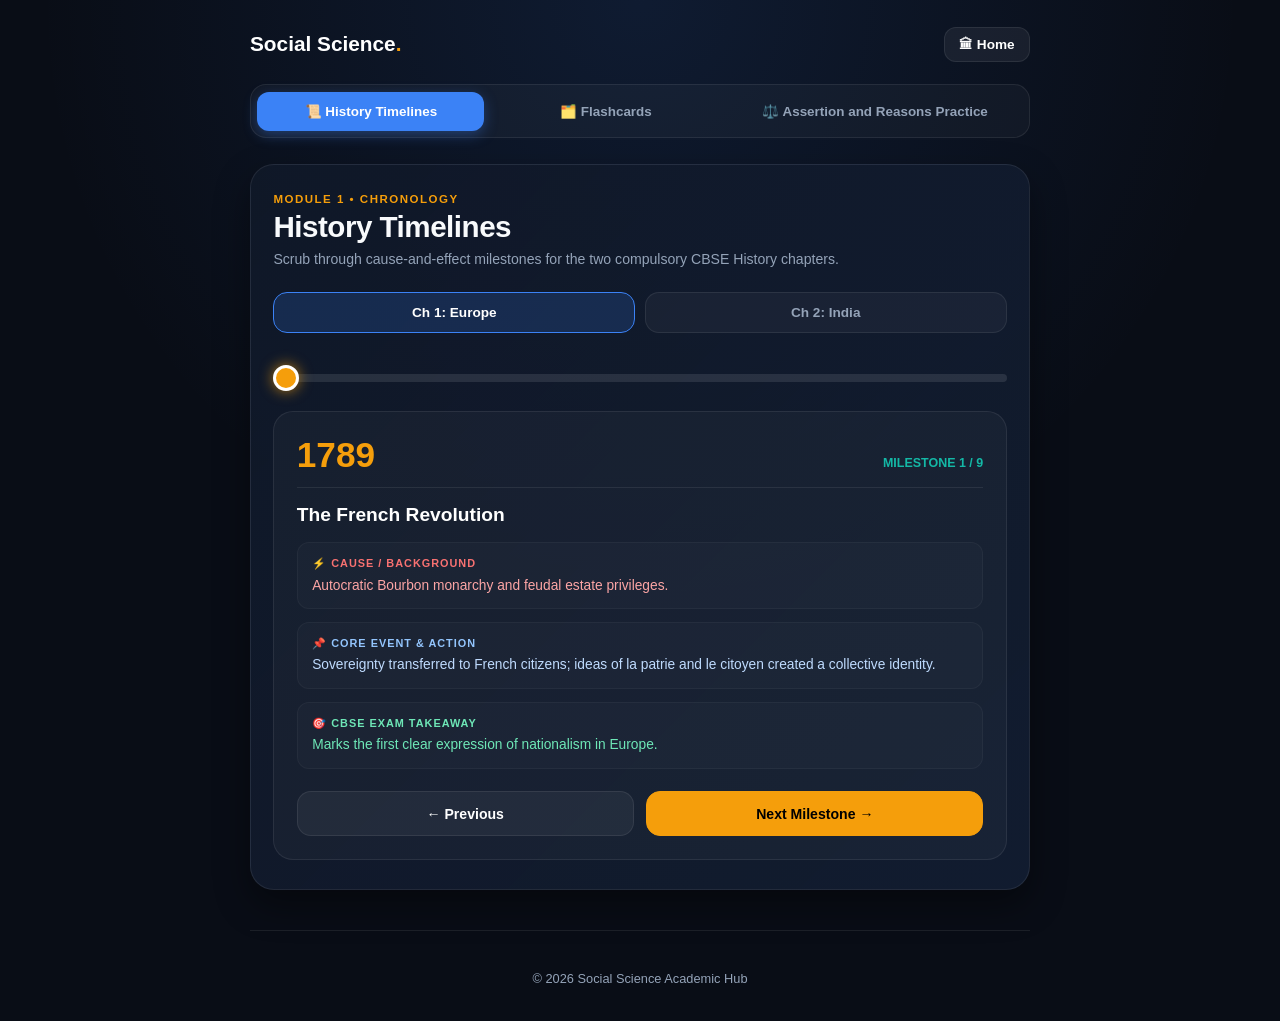
==== activity.html @ 0f7a8bd1 "Update activity.html" ====
<!DOCTYPE html>
<html lang="en">
<head>
  <meta charset="UTF-8">
  <meta name="viewport" content="width=device-width, initial-scale=1.0">
  <title>Activity & Practice Arena | Social Science Hub</title>
  <style>
    :root {
      --bg: #090d16;
      --card-bg: linear-gradient(135deg, rgba(16, 24, 40, 0.94) 0%, rgba(20, 32, 54, 0.8) 100%);
      --border: rgba(255, 255, 255, 0.08);
      --amber: #f59e0b;
      --blue: #3b82f6;
      --teal: #14b8a6;
      --emerald: #10b981;
      --crimson: #ef4444;
      --text: #f8fafc;
      --muted: #94a3b8;
    }
    * { box-sizing: border-box; margin: 0; padding: 0; user-select: none; }
    body {
      background: var(--bg) radial-gradient(circle at 50% 0%, rgba(59,130,246,0.12), transparent 50%);
      color: var(--text);
      font-family: -apple-system, BlinkMacSystemFont, "Segoe UI", Roboto, sans-serif;
      padding: 1.2rem;
      min-height: 100vh;
    }
    .wrapper { max-width: 780px; margin: 0 auto; }
    
    .top-bar { display: flex; justify-content: space-between; align-items: center; padding: 0.5rem 0 1.4rem; }
    .brand { font-size: 1.3rem; font-weight: 800; color: #fff; text-decoration: none; }
    .brand span { color: var(--amber); }
    .home-link {
      background: rgba(255,255,255,0.06); border: 1px solid var(--border);
      color: #fff; border-radius: 12px; padding: 0.55rem 0.9rem;
      font-size: 0.85rem; font-weight: 700; text-decoration: none;
    }

    .module-nav {
      display: grid; grid-template-columns: 1fr 1fr 1.3fr; gap: 0.5rem;
      background: rgba(255,255,255,0.03); border: 1px solid var(--border);
      padding: 0.4rem; border-radius: 16px; margin-bottom: 1.6rem;
    }
    @media(max-width: 600px) { .module-nav { grid-template-columns: 1fr; } }
    .mod-tab-btn {
      padding: 0.75rem 0.5rem; border-radius: 12px; border: none; background: transparent;
      color: var(--muted); font-size: 0.84rem; font-weight: 800; cursor: pointer; transition: 0.2s;
      text-align: center; white-space: nowrap;
    }
    .mod-tab-btn.active {
      background: var(--blue); color: #fff; box-shadow: 0 4px 14px rgba(59,130,246,0.35);
    }

    .module-container { display: none; }
    .module-container.active { display: block; }
    .module-card {
      background: var(--card-bg); border: 1px solid var(--border);
      border-radius: 24px; padding: 1.8rem 1.4rem; box-shadow: 0 15px 35px rgba(0,0,0,0.4);
    }
    .hero-tag { font-size: 0.72rem; font-weight: 800; letter-spacing: 1.5px; text-transform: uppercase; margin-bottom: 0.3rem; }
    .hero-h1 { font-size: 1.85rem; font-weight: 800; margin-bottom: 0.3rem; letter-spacing: -0.5px; }
    .hero-p { color: var(--muted); font-size: 0.88rem; line-height: 1.45; margin-bottom: 1.4rem; }

    .ch-toggle-bar { display: flex; gap: 0.6rem; margin-bottom: 1.4rem; }
    .ch-btn {
      flex: 1; padding: 0.75rem 0.6rem; border-radius: 14px; border: 1px solid var(--border);
      background: rgba(255,255,255,0.04); color: var(--muted); font-size: 0.85rem; font-weight: 700;
      cursor: pointer; transition: 0.2s; text-align: center;
    }
    .ch-btn.active { background: rgba(59,130,246,0.18); border-color: var(--blue); color: #fff; }
    .timeline-range {
      width: 100%; height: 8px; border-radius: 5px; background: rgba(255,255,255,0.1);
      outline: none; -webkit-appearance: none; cursor: pointer; margin: 1.2rem 0 0.8rem;
    }
    .timeline-range::-webkit-slider-thumb {
      -webkit-appearance: none; width: 26px; height: 26px; border-radius: 50%;
      background: var(--amber); cursor: pointer; box-shadow: 0 0 14px rgba(245,158,11,0.7);
      border: 3px solid #fff;
    }
    .slider-ticks { display: flex; justify-content: space-between; font-size: 0.72rem; color: var(--muted); font-weight: 700; margin-bottom: 1rem; }
    .timeline-card { background: rgba(255,255,255,0.03); border: 1px solid var(--border); border-radius: 20px; padding: 1.4rem; }
    .year-header { display: flex; justify-content: space-between; align-items: baseline; border-bottom: 1px solid var(--border); padding-bottom: 0.8rem; margin-bottom: 1rem; }
    .year-pill { font-size: 2.2rem; font-weight: 900; color: var(--amber); }
    .event-title { font-size: 1.2rem; font-weight: 800; color: #fff; margin-bottom: 1rem; }
    .breakdown-list { display: flex; flex-direction: column; gap: 0.8rem; }
    .breakdown-item { display: flex; flex-direction: column; gap: 0.25rem; font-size: 0.86rem; line-height: 1.5; padding: 0.75rem 0.9rem; border-radius: 12px; background: rgba(255,255,255,0.02); border: 1px solid rgba(255,255,255,0.04); }
    .b-tag { font-size: 0.68rem; font-weight: 800; letter-spacing: 1px; text-transform: uppercase; }
    .nav-btn-row { display: flex; gap: 0.8rem; margin-top: 1.4rem; }
    .nav-btn { flex: 1; padding: 0.85rem; border-radius: 14px; font-size: 0.88rem; font-weight: 700; cursor: pointer; border: 1px solid var(--border); }
    .btn-prev { background: rgba(255,255,255,0.05); color: #fff; }
    .btn-next { background: var(--amber); color: #000; border-color: var(--amber); }

    .filter-scroll { display: flex; gap: 0.5rem; overflow-x: auto; padding-bottom: 0.6rem; margin-bottom: 1.2rem; scrollbar-width: none; }
    .filter-scroll::-webkit-scrollbar { display: none; }
    .filter-btn { background: rgba(255,255,255,0.04); border: 1px solid var(--border); border-radius: 999px; padding: 0.45rem 1rem; font-size: 0.78rem; font-weight: 700; color: var(--muted); white-space: nowrap; cursor: pointer; }
    .filter-btn.active { background: rgba(59,130,246,0.18); border-color: var(--blue); color: #93c5fd; }
    .progress-wrap { display: flex; justify-content: space-between; align-items: center; margin-bottom: 0.6rem; }
    .track-bar { width: 100%; height: 6px; background: rgba(255,255,255,0.06); border-radius: 6px; margin-bottom: 1.2rem; overflow: hidden; }
    .track-fill { height: 100%; width: 0%; background: var(--teal); transition: width 0.3s; }
    .flashcard-scene { perspective: 1000px; width: 100%; height: 320px; cursor: pointer; margin-bottom: 1.2rem; }
    .flashcard { width: 100%; height: 100%; position: relative; transform-style: preserve-3d; transition: transform 0.55s cubic-bezier(0.4, 0.2, 0.2, 1); border-radius: 24px; }
    .flashcard.flipped { transform: rotateY(180deg); }
    .card-face { position: absolute; width: 100%; height: 100%; backface-visibility: hidden; border-radius: 24px; padding: 1.8rem 1.4rem; display: flex; flex-direction: column; justify-content: space-between; box-shadow: 0 15px 35px rgba(0,0,0,0.45); border: 1px solid var(--border); }
    .card-front { background: var(--card-bg); text-align: center; justify-content: center; align-items: center; }
    .card-back { background: linear-gradient(135deg, rgba(20, 32, 54, 0.98) 0%, rgba(13, 20, 36, 0.96) 100%); transform: rotateY(180deg); text-align: left; }
    .card-ch-badge { font-size: 0.72rem; font-weight: 800; letter-spacing: 1.2px; text-transform: uppercase; color: var(--amber); margin-bottom: 0.6rem; }
    .card-keyword { font-size: 1.85rem; font-weight: 900; color: #fff; line-height: 1.25; }
    .def-label { font-size: 0.7rem; font-weight: 800; color: var(--teal); text-transform: uppercase; margin-bottom: 0.4rem; }
    .def-text { font-size: 1.02rem; line-height: 1.55; color: #f1f5f9; font-weight: 500; }
    .def-buzz { margin-top: 1rem; padding: 0.65rem 0.9rem; border-radius: 10px; background: rgba(16,185,129,0.12); border: 1px solid rgba(16,185,129,0.25); color: #6ee7b7; font-size: 0.82rem; font-weight: 700; }
    .controls-grid { display: grid; grid-template-columns: 1fr 1.4fr 1fr; gap: 0.7rem; margin-bottom: 0.8rem; }
    .btn-action { padding: 0.9rem 0.6rem; border-radius: 14px; font-size: 0.88rem; font-weight: 800; border: 1px solid var(--border); cursor: pointer; text-align: center; }

    .score-banner { display: flex; justify-content: space-between; align-items: center; background: rgba(255,255,255,0.03); border: 1px solid var(--border); padding: 0.75rem 1.2rem; border-radius: 16px; margin-bottom: 1.2rem; }
    .stat-item { display: flex; flex-direction: column; }
    .stat-lbl { font-size: 0.68rem; font-weight: 800; text-transform: uppercase; color: var(--muted); }
    .stat-val { font-size: 1.15rem; font-weight: 900; color: #fff; }
    .stmt-box { display: flex; flex-direction: column; gap: 0.75rem; margin-bottom: 1.2rem; }
    .stmt-row { background: rgba(255,255,255,0.03); border: 1px solid var(--border); padding: 0.9rem 1.1rem; border-radius: 14px; font-size: 0.92rem; line-height: 1.5; }
    .stmt-tag { font-weight: 900; display: block; margin-bottom: 0.2rem; font-size: 0.8rem; }
    .opt-grid { display: flex; flex-direction: column; gap: 0.6rem; }
    .opt-btn { width: 100%; padding: 0.9rem 1rem; border-radius: 14px; background: rgba(255,255,255,0.04); border: 1px solid var(--border); color: #e2e8f0; font-size: 0.86rem; font-weight: 600; text-align: left; cursor: pointer; line-height: 1.4; display: flex; align-items: flex-start; gap: 0.6rem; }
    .opt-btn:hover { background: rgba(255,255,255,0.08); border-color: rgba(255,255,255,0.2); }
    .opt-btn.correct { background: rgba(16,185,129,0.2) !important; border-color: var(--emerald) !important; color: #6ee7b7 !important; }
    .opt-btn.wrong { background: rgba(239,68,68,0.2) !important; border-color: var(--crimson) !important; color: #fca5a5 !important; }
    .opt-letter { background: rgba(255,255,255,0.1); padding: 0.15rem 0.5rem; border-radius: 6px; font-weight: 900; font-size: 0.78rem; flex-shrink: 0; color: #fff; }
    .exp-box { margin-top: 1.2rem; padding: 1.1rem; border-radius: 14px; background: rgba(59,130,246,0.1); border: 1px solid rgba(59,130,246,0.3); font-size: 0.88rem; line-height: 1.5; color: #bfdbfe; display: none; }
    .next-q-btn { width: 100%; padding: 0.95rem; border-radius: 14px; font-size: 0.92rem; font-weight: 800; background: var(--amber); color: #000; border: none; cursor: pointer; display: none; margin-top: 1rem; }

    footer { text-align: center; color: var(--muted); font-size: 0.8rem; padding: 2.5rem 0 1rem; border-top: 1px solid var(--border); margin-top: 2.5rem; }
  </style>
</head>
<body>
    <div class="wrapper">
    <header class="top-bar">
      <a href="index.html" class="brand">Social Science<span>.</span></a>
      <a href="index.html" class="home-link"><span>🏛</span> Home</a>
    </header>

    <div class="module-nav">
      <button type="button" class="mod-tab-btn active" id="tabBtnTimeline" onclick="setModule('timeline')">📜 History Timelines</button>
      <button type="button" class="mod-tab-btn" id="tabBtnCards" onclick="setModule('cards')">🗂️ Flashcards</button>
      <button type="button" class="mod-tab-btn" id="tabBtnAR" onclick="setModule('ar')">⚖️ Assertion and Reasons Practice</button>
    </div>

    <main>
      <!-- MODULE 1 -->
      <section class="module-container active" id="secTimeline">
        <div class="module-card">
          <div class="hero-tag" style="color:var(--amber);">MODULE 1 • CHRONOLOGY</div>
          <h1 class="hero-h1">History Timelines</h1>
          <p class="hero-p">Scrub through cause-and-effect milestones for the two compulsory CBSE History chapters.</p>

          <div class="ch-toggle-bar">
            <button type="button" class="ch-btn active" id="btnCh1" onclick="switchChapter(1)">Ch 1: Europe</button>
            <button type="button" class="ch-btn" id="btnCh2" onclick="switchChapter(2)">Ch 2: India</button>
          </div>

          <div class="slider-container">
            <input type="range" min="0" max="8" value="0" class="timeline-range" id="timeSlider" oninput="showStep(parseInt(this.value))">
            <div class="slider-ticks" id="ticksContainer"></div>
          </div>

          <div class="timeline-card">
            <div class="year-header">
              <span class="year-pill" id="displayYear">1789</span>
              <span style="font-size:0.78rem; font-weight:800; color:var(--teal);" id="displayStep">MILESTONE 1 / 9</span>
            </div>
            <div class="event-title" id="displayTitle">The French Revolution</div>

            <div class="breakdown-list">
              <div class="breakdown-item">
                <span class="b-tag" style="color:#f87171;">⚡ Cause / Background</span>
                <span id="displayCause" style="color:#fca5a5;">Autocratic Bourbon monarchy and feudal estate privileges.</span>
              </div>
              <div class="breakdown-item">
                <span class="b-tag" style="color:#93c5fd;">📌 Core Event & Action</span>
                <span id="displayAction" style="color:#bfdbfe;">Sovereignty transferred to French citizens; ideas of la patrie and le citoyen created a collective identity.</span>
              </div>
              <div class="breakdown-item">
                <span class="b-tag" style="color:#6ee7b7;">🎯 CBSE Exam Takeaway</span>
                <span id="displayTakeaway" style="color:#6ee7b7;">Marks the first clear expression of nationalism in Europe.</span>
              </div>
            </div>

            <div class="nav-btn-row">
              <button type="button" class="nav-btn btn-prev" onclick="stepChange(-1)">← Previous</button>
              <button type="button" class="nav-btn btn-next" onclick="stepChange(1)">Next Milestone →</button>
            </div>
          </div>
        </div>
      </section>

      <!-- MODULE 2 -->
      <section class="module-container" id="secCards">
        <div class="module-card">
          <div class="hero-tag" style="color:var(--teal);">MODULE 2 • 1-MARK REVISION</div>
          <h1 class="hero-h1">Flashcards</h1>
          <p class="hero-p">Tap any card to flip and reveal the official definition and scoring buzzwords.</p>

          <div class="filter-scroll">
            <button type="button" class="filter-btn active" onclick="setFlashSubject('ALL', this)">🎯 All</button>
            <button type="button" class="filter-btn" onclick="setFlashSubject('History', this)">📜 History</button>
            <button type="button" class="filter-btn" onclick="setFlashSubject('Geography', this)">🌍 Geography</button>
            <button type="button" class="filter-btn" onclick="setFlashSubject('Civics', this)">⚖️ Political Science</button>
            <button type="button" class="filter-btn" onclick="setFlashSubject('Economics', this)">📈 Economics</button>
          </div>

          <div class="progress-wrap">
            <span style="font-size:0.8rem; font-weight:800; color:var(--teal);" id="cardCounter">Card 1 / 175</span>
            <span style="font-size:0.75rem; color:var(--muted); font-weight:700;" id="activeSubjectBadge">ALL SUBJECTS</span>
          </div>
          <div class="track-bar">
            <div class="track-fill" id="progressFill"></div>
          </div>

          <div class="flashcard-scene" onclick="toggleFlip()">
            <div class="flashcard" id="cardElement">
              <div class="card-face card-front">
                <div class="card-ch-badge" id="cardChapter">HISTORY • CH 1</div>
                <div class="card-keyword" id="cardKeyword">Plebiscite</div>
                <div style="font-size:0.78rem; color:var(--muted); margin-top:1rem; font-weight:600;">Tap card or press space to flip 🔄</div>
              </div>
              <div class="card-face card-back">
                <div>
                  <div class="def-label">NCERT Definition (1 Mark)</div>
                  <div class="def-text" id="cardDefinition">A direct vote by which all the citizens of a region are asked to accept or reject a specific political proposal, marked by a direct vote.</div>
                </div>
                <div class="def-buzz" id="cardBuzzword">Key Buzzword: <strong>direct vote</strong></div>
              </div>
            </div>
          </div>

          <div class="controls-grid">
            <button type="button" class="btn-action btn-prev" onclick="prevCard()">← Prev</button>
            <button type="button" class="btn-action btn-next" onclick="toggleFlip()">Flip 🔄</button>
            <button type="button" class="btn-action" style="background:var(--blue); color:#fff;" onclick="nextCard()">Next →</button>
          </div>
          <button type="button" class="filter-btn" style="width:100%; border-radius:12px; padding:0.75rem;" onclick="shuffleFlashDeck()">🎲 Shuffle Deck</button>
        </div>
      </section>
            <!-- MODULE 3 -->
      <section class="module-container" id="secAR">
        <div class="module-card">
          <div class="hero-tag" style="color:var(--amber);">MODULE 3 • EXAM DRILL</div>
          <h1 class="hero-h1">Assertion and Reasons Practice</h1>
          <p class="hero-p">200 calibrated board questions with balanced keys, random shuffling, and instant explanations.</p>

          <div class="filter-scroll">
            <button type="button" class="filter-btn active" onclick="setARSubject('ALL', this)">🎯 All Syllabus (200)</button>
            <button type="button" class="filter-btn" onclick="setARSubject('History', this)">📜 History (50)</button>
            <button type="button" class="filter-btn" onclick="setARSubject('Geography', this)">🌍 Geography (50)</button>
            <button type="button" class="filter-btn" onclick="setARSubject('Political Science', this)">⚖️ Political Science (50)</button>
            <button type="button" class="filter-btn" onclick="setARSubject('Economics', this)">📈 Economics (50)</button>
          </div>

          <div class="score-banner">
            <div class="stat-item">
              <span class="stat-lbl">Question</span>
              <span class="stat-val" id="arCounter">1 / 50</span>
            </div>
            <div class="stat-item">
              <span class="stat-lbl">Score</span>
              <span class="stat-val" id="arScore">0</span>
            </div>
            <div class="stat-item">
              <span class="stat-lbl">Accuracy</span>
              <span class="stat-val" id="arAccuracy">100%</span>
            </div>
            <div class="stat-item">
              <button type="button" class="filter-btn" style="padding:0.4rem 0.8rem; margin:0; background:rgba(239,68,68,0.15); border-color:var(--crimson); color:#fca5a5;" onclick="restartARSession()">🔄 Restart</button>
            </div>
          </div>

          <div class="q-meta" style="display:flex; justify-content:space-between; margin-bottom:1rem;">
            <span style="font-size:0.72rem; font-weight:800; color:var(--teal); text-transform:uppercase;" id="arSubjectBadge">HISTORY</span>
            <span style="font-size:0.78rem; font-weight:800; color:var(--amber);" id="arNumBadge">Q. 1</span>
          </div>

          <div class="stmt-box">
            <div class="stmt-row">
              <span class="stmt-tag" style="color:#60a5fa;">ASSERTION (A):</span>
              <span id="stmtAssertion">Loading Assertion...</span>
            </div>
            <div class="stmt-row">
              <span class="stmt-tag" style="color:#f59e0b;">REASON (R):</span>
              <span id="stmtReason">Loading Reason...</span>
            </div>
          </div>

          <div class="opt-grid">
            <button type="button" class="opt-btn" id="arBtnA" onclick="handleARSelect('A')">
              <span class="opt-letter">A</span>
              <span>Both (A) and (R) are true and (R) is the correct explanation of (A).</span>
            </button>
            <button type="button" class="opt-btn" id="arBtnB" onclick="handleARSelect('B')">
              <span class="opt-letter">B</span>
              <span>Both (A) and (R) are true, but (R) is NOT the correct explanation of (A).</span>
            </button>
            <button type="button" class="opt-btn" id="arBtnC" onclick="handleARSelect('C')">
              <span class="opt-letter">C</span>
              <span>Assertion (A) is true, but Reason (R) is false.</span>
            </button>
            <button type="button" class="opt-btn" id="arBtnD" onclick="handleARSelect('D')">
              <span class="opt-letter">D</span>
              <span>Assertion (A) is false, but Reason (R) is true.</span>
            </button>
          </div>

          <div class="exp-box" id="arExpBox">
            <div style="font-weight:800; color:#93c5fd; font-size:0.75rem; text-transform:uppercase; margin-bottom:0.3rem;">📘 NCERT Board Explanation</div>
            <div id="arExpText">...</div>
          </div>

          <button type="button" class="next-q-btn" id="arNextBtn" onclick="nextARQuestion()">Next Question →</button>
        </div>
      </section>
    </main>

    <footer>
      <p>© 2026 Social Science Academic Hub</p>
    </footer>
    </div>
      <script>
    const TIMELINE_DATA = {
      1: [
        { year: "1789", title: "The French Revolution", cause: "Absolute Bourbon monarchy and oppressive feudal estate privileges.", action: "Sovereignty transferred to French citizens; revolutionary measures introduced ideas of la patrie and le citoyen.", takeaway: "Marks the first clear expression of nationalism in Europe." },
        { year: "1804", title: "The Napoleonic Code", cause: "Need to replace complex feudal structures with uniform administrative machinery.", action: "Abolished birth privileges, established equality before law, and secured the right to property across conquered territories.", takeaway: "Demonstrated administrative simplification alongside political authoritarianism." },
        { year: "1815", title: "Defeat of Napoleon & Treaty of Vienna", cause: "Napoleon's defeat at Waterloo by allied conservative powers (Britain, Russia, Prussia, Austria).", action: "Hosted by Austrian Chancellor Duke Metternich to restore conservative order and establish buffer states around France.", takeaway: "Set up the conservative restoration suppressing nationalist expressions until 1830." },
        { year: "1821", title: "Greek War of Independence", cause: "Centuries of Ottoman rule sparked national liberation movement supported by Western European sympathizers.", action: "Nationalists mobilized public opinion; English poet Lord Byron fought and raised funds. Formally recognized in 1832 Treaty of Constantinople.", takeaway: "Showcased the power of Romanticism and cultural pride against imperial rule." },
        { year: "1830", title: "The July Revolution in France", cause: "Liberal resurgence against restored Bourbon monarch Charles X.", action: "Bourbon kings were overthrown; Louis Philippe was installed as constitutional monarch, sparking an uprising that freed Belgium.", takeaway: "Prompted Metternich's famous quote: 'When France sneezes, the rest of Europe catches cold.'" },
        { year: "1834", title: "Formation of the Zollverein", cause: "39 German confederation states with distinct currencies and tariff barriers hindered economic growth.", action: "Prussia formed a customs union abolishing internal tariff barriers and reducing currencies from over thirty to two.", takeaway: "Economic nationalism strengthened and paved the way for German unification." },
        { year: "1848", title: "Frankfurt Parliament (St. Paul's)", cause: "Widespread middle-class liberal revolutions demanding constitutionalism and German unification.", action: "831 elected representatives drafted a constitution for a German nation headed by a constitutional monarchy at Frankfurt.", takeaway: "Friedrich Wilhelm IV rejected the crown, and the parliament was dissolved by aristocrats." },
        { year: "1861", title: "Proclamation of Unified Italy", cause: "Centuries of political fragmentation driven forward by Cavour's diplomacy and Garibaldi's volunteers.", action: "Following the defeat of Austria and Garibaldi's Expedition of the Thousand, Victor Emmanuel II was proclaimed King of Italy.", takeaway: "Achieved unification through a blend of royal realpolitik, elite diplomacy, and popular volunteer armies." },
        { year: "1871", title: "Unification of Germany", cause: "Leadership shifted to Prussian militarism and Otto von Bismarck's policy of 'Blood and Iron'.", action: "Prussia fought three victorious wars over seven years against Denmark, Austria, and France. Kaiser William I was proclaimed Emperor at Versailles.", takeaway: "Demonstrated the triumph of Prussian military and state power over constitutional nationalism." }
      ],
      2: [
        { year: "Jan 1915", title: "Mahatma Gandhi Returns to India", cause: "Successful application of Satyagraha against racial discrimination in South Africa.", action: "Arrived in January 1915; organized local satyagrahas in Champaran (1917), Kheda (1918), and Ahmedabad (1918).", takeaway: "Introduced Satyagraha—pure non-violent soul-force—to the Indian anti-colonial struggle." },
        { year: "1919", title: "Rowlatt Act & Jallianwala Bagh", cause: "Imperial Legislative Council hurriedly authorized detention without trial for up to two years.", action: "Gandhi launched a nationwide hartal on 6 April. On 13 April (Baisakhi), General Dyer opened fire at Jallianwala Bagh, Amritsar.", takeaway: "Rabindranath Tagore renounced his Knighthood; convinced Gandhi to launch Non-Cooperation." },
        { year: "Dec 1920", title: "Nagpur Session Adopts Non-Cooperation", cause: "Need to unite Hindus and Muslims by joining the Khilafat grievance with the demand for Swaraj.", action: "At the Nagpur session, the Non-Cooperation program was formally ratified, launching boycotts of foreign goods and schools.", takeaway: "Transformed the freedom struggle from an urban debate into a mass nationwide movement." },
        { year: "Feb 1922", title: "Chauri Chaura Incident & Withdrawal", cause: "Clash between police and a peaceful peasant procession at Chauri Chaura near Gorakhpur, UP.", action: "An enraged crowd burned down the police station, killing 22 policemen. Gandhi immediately called off the movement.", takeaway: "Highlighted Gandhi's strict rule that Satyagrahis must be thoroughly trained in non-violence." },
        { year: "1928", title: "Boycott of the Simon Commission", cause: "British Statutory Commission had no Indian members to review India's constitutional setup.", action: "Greeted across Indian ports with 'Go Back Simon'. Lala Lajpat Rai was fatally assaulted in a police lathi charge at Lahore.", takeaway: "United diverse political groups against British paternalism, paving the way for radical demands." },
        { year: "Dec 1929", title: "Lahore Congress & 'Purna Swaraj'", cause: "Young leaders like Jawaharlal Nehru and Subhas Chandra Bose rejected vague 'dominion status' offers.", action: "Presided by Nehru, the session declared Complete Independence (Purna Swaraj) and celebrated 26 January 1930 as Independence Day.", takeaway: "Officially set complete national independence as the sole goal of the freedom struggle." },
        { year: "Apr 1930", title: "Dandi Salt March & Civil Disobedience", cause: "Viceroy Irwin ignored Gandhi's letter with 11 Demands, including the abolition of the Salt Tax.", action: "Gandhi marched 240 miles from Sabarmati to Dandi with 78 volunteers, manufacturing salt on 6 April to launch Civil Disobedience.", takeaway: "Advanced from non-cooperation to actively breaking colonial laws, mobilizing millions." },
        { year: "Mar 1931", title: "The Gandhi-Irwin Pact", cause: "Mass arrests of over 100,000 satyagrahis prompted negotiations between Irwin and Gandhi.", action: "Gandhi agreed to suspend Civil Disobedience and attend the Second Round Table Conference in exchange for the release of prisoners.", takeaway: "Gandhi returned disappointed; relaunched the movement in 1932 before it waned in 1934." },
        { year: "Sep 1932", title: "The Poona Pact", cause: "Dr. B.R. Ambedkar demanded separate electorates for Depressed Classes; Gandhi opposed with a fast unto death.", action: "Ambedkar and Gandhi reached an agreement reserving seats for Depressed Classes in legislatures, voted by general electorates.", takeaway: "Preserved political unity while guaranteeing constitutional representation for Dalits." }
      ]
    };

    const ALL_FLASHCARDS = [
      { subject: "History", chapter: "Nationalism in Europe", term: "Plebiscite", def: "A direct vote by which all the citizens of a region are asked to accept or reject a specific political proposal, marked by a direct vote.", buzz: "direct vote" },
      { subject: "History", chapter: "Nationalism in Europe", term: "Utopian", def: "A vision of an ideal society that is so flawless and perfect that it is unlikely to ever actually exist in reality, known as an ideal society.", buzz: "ideal society" },
      { subject: "History", chapter: "Nationalism in Europe", term: "Absolutist", def: "A monarchical system of government that possesses no constitutional limits on the power it exercises over its subjects, characterized by unrestricted centralized power.", buzz: "unrestricted centralized power" },
      { subject: "History", chapter: "Nationalism in Europe", term: "Conservatism", def: "A political philosophy that prioritised tradition, established social hierarchies, and customs, preferring gradual development over rapid change.", buzz: "gradual development over rapid change" },
      { subject: "History", chapter: "Nationalism in Europe", term: "Zollverein", def: "A German customs union established in 1834 that dismantled internal tariff checkpoints and slashed regional currencies from thirty to two, ensuring economic unification.", buzz: "economic unification" },
      { subject: "History", chapter: "Nationalism in Europe", term: "Elle", def: "The traditional regional unit of measurement used across the German Confederation to measure woven textiles, functioning as a regional textile measurement.", buzz: "regional textile measurement" },
      { subject: "History", chapter: "Nationalism in Europe", term: "Romanticism", def: "A cultural movement that sought to generate nationalist sentiment by appealing to emotion, intuition, and shared folklore rather than reason and science.", buzz: "emotion, intuition, and shared folklore" },
      { subject: "History", chapter: "Nationalism in Europe", term: "Allegory", def: "An artistic representation where an abstract political ideal like liberty, freedom, or the nation is personified through a tangible female figure, acting as a symbolic representation.", buzz: "symbolic representation" },
      { subject: "History", chapter: "Nationalism in Europe", term: "Das Volk", def: "A German cultural term popularised by Johann Gottfried von Herder asserting that authentic national identity resided among the common people.", buzz: "authentic national identity among common people" },
      { subject: "History", chapter: "Nationalism in Europe", term: "Feminist", def: "The active awareness of women’s rights and societal entitlements grounded in the fundamental belief in the political and economic equality of the genders.", buzz: "equality of the genders" },
      { subject: "History", chapter: "Nationalism in India", term: "Satyagraha", def: "A method of mass agitation based on the pure power of truth and non-violence, rooted in passive resistance and pure soul-force.", buzz: "pure soul-force" },
      { subject: "History", chapter: "Nationalism in India", term: "Rowlatt Act", def: "A 1919 colonial law empowering the British administration to suppress political agitation by jailing suspects without trial for two years, enforcing detention without trial.", buzz: "detention without trial" },
      { subject: "History", chapter: "Nationalism in India", term: "Martial Law", def: "Direct military governance imposed by General Dyer in Punjab following widespread nationalist civil disobedience, replacing civil administration with military rule.", buzz: "military rule" },
      { subject: "History", chapter: "Nationalism in India", term: "Boycott", def: "A non-violent protest involving the collective refusal to associate with, buy from, or participate in colonial activities, seen in the rejection of foreign goods.", buzz: "rejection of foreign goods" },
      { subject: "History", chapter: "Nationalism in India", term: "Begar", def: "An exploitative feudal practice where rural labourers were forced to perform manual labour for landlords without compensation, defined as unpaid forced labour.", buzz: "unpaid forced labour" },
      { subject: "History", chapter: "Nationalism in India", term: "Inland Emigration Act of 1859", def: "A colonial statute that prevented plantation labourers from leaving Assam tea estates without official clearance, restricting freedom of movement.", buzz: "restricting freedom of movement" },
      { subject: "History", chapter: "Nationalism in India", term: "Purna Swaraj", def: "A resolution adopted at the 1929 Lahore Congress Session under Jawaharlal Nehru that formalized the goal of the nationalist struggle as complete independence.", buzz: "complete independence" },
      { subject: "History", chapter: "Nationalism in India", term: "Harijan", def: "A compassionate term meaning \"children of God\" adopted by Mahatma Gandhi to restore the dignity of communities formerly degraded as untouchables.", buzz: "children of God" },
      { subject: "History", chapter: "Nationalism in India", term: "Civil Disobedience", def: "A mass protest strategy that moved beyond non-cooperation to systematically break discriminatory British statutes, distinguished by the deliberate violation of colonial laws.", buzz: "deliberate violation of colonial laws" },
      { subject: "History", chapter: "Nationalism in India", term: "Khilafat Movement", def: "A pan-Islamic agitation launched by the Ali brothers to defend the temporal powers of the Ottoman Caliph, rallying support around the spiritual head of the Islamic world.", buzz: "defend the Ottoman Caliph" },
      { subject: "History", chapter: "Making of a Global World", term: "Silk Routes", def: "Dynamic pre-modern overland and maritime networks that connected Asia with Europe and North Africa, facilitating pre-modern trade and cultural exchange.", buzz: "pre-modern trade and cultural exchange" },
      { subject: "History", chapter: "Making of a Global World", term: "Rinderpest", def: "A cattle plague introduced to Africa in the late 1880s that killed ninety percent of livestock and forced local Africans into the colonial labour market, acting as a devastating cattle plague.", buzz: "devastating cattle plague" },
      { subject: "History", chapter: "Making of a Global World", term: "Indentured Labour", def: "A bonded worker bound by a fixed-term contract to work for an employer in an overseas colony to pay off passage debt, categorized as contractual bonded labour.", buzz: "contractual bonded labour" },
      { subject: "History", chapter: "Making of a Global World", term: "Corn Laws", def: "British import tariffs enacted to protect domestic aristocratic agricultural revenues from inexpensive foreign grain, whose repeal marked the emergence of free trade in food.", buzz: "emergence of free trade in food" },
      { subject: "History", chapter: "Making of a Global World", term: "Canal Colonies", def: "Newly irrigated agricultural tracts in western Punjab settled by peasants brought in by the British to cultivate export wheat, organized as irrigated agricultural settlements.", buzz: "irrigated agricultural settlements" },
      { subject: "History", chapter: "Making of a Global World", term: "Great Depression", def: "A worldwide financial and industrial collapse beginning around 1929 that led to widespread unemployment and trade destruction, known as an unprecedented global economic collapse.", buzz: "unprecedented global economic collapse" },
      { subject: "History", chapter: "Making of a Global World", term: "Bretton Woods Twins", def: "The International Monetary Fund (IMF) and the World Bank created in 1944 to restore post-war financial stability, operating as post-war international lending institutions.", buzz: "post-war international lending institutions" },
      { subject: "History", chapter: "Making of a Global World", term: "Tariff", def: "A fiscal tax imposed by a sovereign government on imported merchandise at the point of entry, functioning as a customs import duty.", buzz: "customs import duty" },
      { subject: "History", chapter: "Making of a Global World", term: "Floating Exchange Rates", def: "An international currency framework where values fluctuate freely based on international market demand and supply rather than gold, governed by flexible exchange rates.", buzz: "flexible exchange rates" },
      { subject: "History", chapter: "Making of a Global World", term: "G-77", def: "An international coalition formed by developing nations to secure equitable resource prices and development through a New International Economic Order, acting as a developing nations' collective.", buzz: "developing nations' collective" },
      { subject: "History", chapter: "Print Culture", term: "Calligraphy", def: "The traditional, delicate craft of producing stylized and artistic handwriting with brushes or pens, defined as stylized decorative handwriting.", buzz: "stylized decorative handwriting" },
      { subject: "History", chapter: "Print Culture", term: "Vellum", def: "A luxury writing surface manufactured from the specially treated skin of animals used exclusively for high-end manuscripts, recognized as animal skin parchment.", buzz: "animal skin parchment" },
      { subject: "History", chapter: "Print Culture", term: "Platen", def: "A smooth wooden or metal board in a manual letterpress that presses the paper down against inked movable type, serving as an impression board.", buzz: "impression board" },
      { subject: "History", chapter: "Print Culture", term: "Galley", def: "A grooved metal tray used by traditional typesetters to organize assembled lines of movable lead type before layout printing, termed a metal type-tray.", buzz: "metal type-tray" },
      { subject: "History", chapter: "Print Culture", term: "Ballad", def: "A historical narrative poem or folksong recounted orally by itinerant street performers, functioning as a traditional folk song.", buzz: "traditional folk song" },
      { subject: "History", chapter: "Print Culture", term: "Taverns", def: "Public drinking places where ordinary working people gathered to drink, socialize, and debate topical political news, serving as popular social meeting places.", buzz: "popular social meeting places" },
      { subject: "History", chapter: "Print Culture", term: "Inquisition", def: "A historical Roman Catholic judicial tribunal established to hunt down, try, and punish religious dissidents, functioning as a heresy suppression tribunal.", buzz: "heresy suppression tribunal" },
      { subject: "History", chapter: "Print Culture", term: "Heretical", def: "Theological positions that challenged the established doctrines and ecclesiastical authority of the Catholic Church, condemned as anti-orthodox beliefs.", buzz: "anti-orthodox beliefs" },
      { subject: "History", chapter: "Print Culture", term: "Chapbooks", def: "Inexpensive, pocket-sized paper booklets sold by itinerant street peddlers in England for a single penny, known as penny pocketbooks.", buzz: "penny pocketbooks" },
      { subject: "History", chapter: "Print Culture", term: "Vernacular Press Act", def: "An 1878 repressive statute modeled on the Irish Press Laws that empowered the British colonial regime to seize printing presses that published anti-government reports, enforcing colonial press censorship.", buzz: "colonial press censorship" },
      { subject: "Geography", chapter: "Resources and Development", term: "Resource", def: "Everything in our environment that is technologically accessible, economically viable, and culturally acceptable to fulfill human needs, functioning as an environmentally satisfying utility.", buzz: "environmentally satisfying utility" },
      { subject: "Geography", chapter: "Resources and Development", term: "Sustainable Development", def: "Economic growth that meets present societal needs without depleting the natural environment or compromising the survival of future generations, ensuring conservation-oriented growth.", buzz: "conservation-oriented growth" },
      { subject: "Geography", chapter: "Resources and Development", term: "Agenda 21", def: "A multilateral declaration ratified at the 1992 Rio Earth Summit to combat environmental destruction, poverty, and disease through local cooperative governance, pursuing global sustainable development.", buzz: "global sustainable development" },
      { subject: "Geography", chapter: "Resources and Development", term: "Net Sown Area", def: "The physical land area sown with agricultural crops and harvested at least once within an accounting farming year, serving as primary cropped land.", buzz: "primary cropped land" },
      { subject: "Geography", chapter: "Resources and Development", term: "Gross Cropped Area", def: "The cumulative land area sown once plus the area sown more than once in an agricultural year, representing cumulative cropped acreage.", buzz: "cumulative cropped acreage" },
      { subject: "Geography", chapter: "Resources and Development", term: "Badland", def: "Land cut up by deep gullies and severe runoff that is unfit for farming, classified as uncultivable eroded land.", buzz: "uncultivable eroded land" },
      { subject: "Geography", chapter: "Resources and Development", term: "Ravines", def: "Deep badland gullies carved by intense runoff, which are common in the Chambal river basin.", buzz: "Chambal badland gullies" },
      { subject: "Geography", chapter: "Resources and Development", term: "Sheet Erosion", def: "The loss of topsoil over wide areas caused by rain runoff flowing like a continuous sheet across flat fields, termed topsoil sheet wash.", buzz: "topsoil sheet wash" },
      { subject: "Geography", chapter: "Resources and Development", term: "Shelter Belts", def: "Rows of trees planted along field edges to break wind speed and stabilize surrounding sand dunes, acting as wind-breaking tree lines.", buzz: "wind-breaking tree lines" },
      { subject: "Geography", chapter: "Resources and Development", term: "Strip Cropping", def: "Leaving strips of grass between agricultural crops to slow down water and wind erosion, providing soil erosion control.", buzz: "soil erosion control" }
    ];
            const MORE_FLASHCARDS_1 = [
      { subject: "Geography", chapter: "Forest and Wildlife", term: "Biodiversity", def: "The variety of flora and fauna linked together in an ecosystem through interdependent relationships, termed biological diversity.", buzz: "biological diversity" },
      { subject: "Geography", chapter: "Forest and Wildlife", term: "Flora", def: "The total collection of plant species and natural vegetation native to a specific geographical area, classified as the plant kingdom.", buzz: "plant kingdom" },
      { subject: "Geography", chapter: "Forest and Wildlife", term: "Fauna", def: "The animal species that inhabit a specific natural habitat or geographic region, classified as the animal kingdom.", buzz: "animal kingdom" },
      { subject: "Geography", chapter: "Forest and Wildlife", term: "Reserved Forests", def: "Forest tracts deemed most critical for conservation, where commercial timber cutting and grazing are banned, categorized as permanently protected forest tracts.", buzz: "permanently protected forest tracts" },
      { subject: "Geography", chapter: "Forest and Wildlife", term: "Protected Forests", def: "Forest lands managed by the state where local communities may graze livestock and gather wood without causing more damage, holding depletion-safeguarded forest status.", buzz: "depletion-safeguarded forest status" },
      { subject: "Geography", chapter: "Forest and Wildlife", term: "Unclassed Forests", def: "Forests and wastelands managed by both state authorities and local tribal communities, designated as unclassified community woodlands.", buzz: "unclassified community woodlands" },
      { subject: "Geography", chapter: "Forest and Wildlife", term: "Joint Forest Management (JFM)", def: "A conservation program that partners local village committees with state forest departments to restore damaged forests, based on participatory forest conservation.", buzz: "participatory forest conservation" },
      { subject: "Geography", chapter: "Forest and Wildlife", term: "Sacred Groves", def: "Patches of virgin forest preserved intact by indigenous communities because of traditional religious reverence, functioning as virgin religious forest sanctuaries.", buzz: "virgin religious forest sanctuaries" },
      { subject: "Geography", chapter: "Water Resources", term: "Water Scarcity", def: "An acute shortage of fresh water caused by over-exploitation, rising demand, and uneven access, defined as acute freshwater deficiency.", buzz: "acute freshwater deficiency" },
      { subject: "Geography", chapter: "Water Resources", term: "Multipurpose Project", def: "Large dam systems designed to manage flood control, irrigation, hydro-power, and inland waterways at the same time, celebrated as the temples of modern India.", buzz: "temples of modern India" },
      { subject: "Geography", chapter: "Water Resources", term: "Rainwater Harvesting", def: "Capturing, storing, and recharging surface runoff and rainwater to replenish ground aquifers, categorized as a water conservation technique.", buzz: "water conservation technique" },
      { subject: "Geography", chapter: "Water Resources", term: "Rooftop Rainwater Harvesting", def: "Collecting rain from sloped house roofs using PVC pipes and directing it to underground sumps for later use, functioning as domestic water catchment.", buzz: "domestic water catchment" },
      { subject: "Geography", chapter: "Water Resources", term: "Guls / Kuls", def: "Traditional hillside diversion channels built in the Western Himalayas to direct glacier and stream runoff to terraced farms, serving as traditional mountain irrigation channels.", buzz: "traditional mountain irrigation channels" },
      { subject: "Geography", chapter: "Water Resources", term: "Inundation Canals", def: "River canals built without dams to channel excess floodwaters directly into farm fields during the monsoon, acting as flood-diversion waterways.", buzz: "flood-diversion waterways" },
      { subject: "Geography", chapter: "Water Resources", term: "Khadins and Johads", def: "Rain-fed earthen embankments constructed across slopes in arid Rajasthan to collect water and moisten farm soils, functioning as traditional water-harvesting bunds.", buzz: "traditional water-harvesting bunds" },
      { subject: "Geography", chapter: "Water Resources", term: "Bamboo Drip Irrigation", def: "A 200-year-old tribal practice in Meghalaya using bamboo pipes to divert natural spring water directly to plant roots, categorized as bamboo-pipe micro-irrigation.", buzz: "bamboo-pipe micro-irrigation" },
      { subject: "Geography", chapter: "Agriculture", term: "Primitive Subsistence Farming", def: "Small-scale farming on clearing plots using basic tools like hoes, daos, and digging sticks, relying exclusively on monsoon and natural soil fertility.", buzz: "basic tools and monsoon reliance" },
      { subject: "Geography", chapter: "Agriculture", term: "Jhumming", def: "Slash-and-burn shifting agriculture in north-eastern India, where farmers clear plots, burn vegetation, and relocate when soil fertility falls, classified as slash-and-burn shifting farming.", buzz: "slash-and-burn shifting farming" },
      { subject: "Geography", chapter: "Agriculture", term: "Intensive Subsistence Farming", def: "High-labour agriculture practiced in crowded regions using irrigation and chemical inputs to maximize output from small plots, aimed at maximizing crop yield.", buzz: "maximizing crop yield" },
      { subject: "Geography", chapter: "Agriculture", term: "Commercial Farming", def: "Growing crops primarily for market sale using modern inputs like HYV seeds, fertilizers, and machinery to generate a commercial profit.", buzz: "commercial profit" },
      { subject: "Geography", chapter: "Agriculture", term: "Plantation", def: "A commercial farming system where a single cash crop is grown over wide estates using heavy capital and migrant labour, acting as an interface of agriculture and industry.", buzz: "interface of agriculture and industry" },
      { subject: "Geography", chapter: "Agriculture", term: "Kharif Season", def: "The monsoon cropping cycle sown in June–July with the onset of the seasonal rains and harvested in September–October, distinguished as the monsoon cropping period.", buzz: "monsoon cropping period" },
      { subject: "Geography", chapter: "Agriculture", term: "Rabi Season", def: "The winter cropping cycle sown from October to December and harvested from April to June, sustained by western temperate cyclonic rains.", buzz: "western temperate cyclonic rains" },
      { subject: "Geography", chapter: "Agriculture", term: "Zaid Season", def: "A brief summer cropping window between the Rabi harvest and Kharif sowing, known for summer fruit and vegetable cultivation.", buzz: "summer fruit and vegetable cultivation" },
      { subject: "Geography", chapter: "Agriculture", term: "Leguminous Crops", def: "Pulse crops whose root nodules host bacteria that fix atmospheric nitrogen to restore natural soil fertility, operating as natural nitrogen-fixing crops.", buzz: "natural nitrogen-fixing crops" },
      { subject: "Geography", chapter: "Agriculture", term: "Sericulture", def: "The intensive commercial rearing of silkworms on fresh mulberry foliage to harvest natural silk filament, defined as commercial silkworm farming.", buzz: "commercial silkworm farming" },
      { subject: "Geography", chapter: "Minerals & Energy", term: "Mineral", def: "A naturally occurring, homogenous substance that has a definite chemical composition and atomic structure, identified as a definable natural compound.", buzz: "definable natural compound" },
      { subject: "Geography", chapter: "Minerals & Energy", term: "Ore", def: "A natural mineral accumulation containing enough metal concentration to make commercial extraction worthwhile, defined as a commercially viable mineral accumulation.", buzz: "commercially viable mineral accumulation" },
      { subject: "Geography", chapter: "Minerals & Energy", term: "Veins and Lodes", def: "Mineral deposits formed when molten or gaseous minerals solidify inside rock fractures; smaller cracks are veins, while larger formations are mineralized rock lodes.", buzz: "mineralized rock lodes" },
      { subject: "Geography", chapter: "Minerals & Energy", term: "Placer Deposits", def: "Alluvial mineral concentrations deposited in valley-floor sands by rivers that contain non-reactive metals like gold and platinum, recognized as alluvial valley deposits.", buzz: "alluvial valley deposits" },
      { subject: "Geography", chapter: "Minerals & Energy", term: "Rat-Hole Mining", def: "Dangerous coal mining through narrow, family-dug tunnels in Meghalaya, banned by the National Green Tribunal as illegal tribal tunnel mining.", buzz: "illegal tribal tunnel mining" },
      { subject: "Geography", chapter: "Minerals & Energy", term: "Magnetite", def: "The highest grade of iron ore with up to 70 percent iron content and strong magnetic properties, prized for electrical industry applications.", buzz: "70 percent iron content" },
      { subject: "Geography", chapter: "Minerals & Energy", term: "Hematite", def: "The most widely used industrial iron ore in terms of volume consumed, possessing an iron content of 50 to 60 percent.", buzz: "50 to 60 percent iron content" },
      { subject: "Geography", chapter: "Minerals & Energy", term: "Biogas", def: "A clean, high-efficiency gas produced by the anaerobic breakdown of cattle dung and organic waste, yielding clean rural energy and manure.", buzz: "clean rural energy and manure" },
      { subject: "Geography", chapter: "Minerals & Energy", term: "Geothermal Energy", def: "Electricity generated from steam produced when underground water is heated by magma deep within the Earth, categorized as subterranean geothermal power.", buzz: "subterranean geothermal power" },
      { subject: "Geography", chapter: "Minerals & Energy", term: "Nodal Industry", def: "A core industry like petroleum refining whose diverse chemical by-products feed synthetic fibre, fertilizer, and plastic plants, acting as an industrial hub anchor.", buzz: "industrial hub anchor" },
      { subject: "Geography", chapter: "Manufacturing Industries", term: "Manufacturing", def: "The processing of raw materials into more valuable finished goods in large quantities, forming the core of the secondary economic sector.", buzz: "core of the secondary economic sector" },
      { subject: "Geography", chapter: "Manufacturing Industries", term: "Agglomeration Economies", def: "The cost savings and efficiencies that industrial units gain by clustering near urban centres to share common services, creating an urban industrial cluster.", buzz: "urban industrial cluster" },
      { subject: "Geography", chapter: "Manufacturing Industries", term: "Basic (Key) Industries", def: "Heavy industrial plants that supply their manufactured goods as raw materials to other factories, functioning as industrial machinery suppliers.", buzz: "industrial machinery suppliers" },
      { subject: "Geography", chapter: "Manufacturing Industries", term: "Consumer Industries", def: "Manufacturing factories that produce finished commodities for direct use by everyday buyers, categorized as direct consumer product manufacturers.", buzz: "direct consumer product manufacturers" },
      { subject: "Geography", chapter: "Manufacturing Industries", term: "Small-Scale Industry", def: "A manufacturing enterprise defined by a maximum capital investment limit on its plant assets of rupees one crore.", buzz: "one crore investment limit" },
      { subject: "Geography", chapter: "Manufacturing Industries", term: "Smelting", def: "The metallurgical process of melting raw ore in a high-temperature blast furnace to separate pure base metal from waste impurities, defined as thermal metallurgical extraction.", buzz: "thermal metallurgical extraction" },
      { subject: "Geography", chapter: "Manufacturing Industries", term: "Thermal Pollution", def: "Environmental harm caused when factories and power plants discharge boiling water into rivers before cooling, categorized as hot water ecological shock.", buzz: "hot water ecological shock" },
      { subject: "Geography", chapter: "Manufacturing Industries", term: "Effluent Treatment", def: "The three-stage process of mechanical, biological, and chemical purification of factory wastewater before release, known as industrial wastewater purification.", buzz: "industrial wastewater purification" }
    ];
    ALL_FLASHCARDS.push(...MORE_FLASHCARDS_1);
            const MORE_FLASHCARDS_2 = [
      { subject: "Civics", chapter: "Power Sharing", term: "Majoritarianism", def: "The belief that a majority community has the right to run a country however it sees fit, ignoring the needs of the minority, defined as majority rule domination.", buzz: "majority rule domination" },
      { subject: "Civics", chapter: "Power Sharing", term: "Community Government", def: "An elected body in Belgium chosen by members of a single language group that handles matters related to cultural, educational, and language issues.", buzz: "single language group government" },
      { subject: "Civics", chapter: "Power Sharing", term: "Prudential Reason", def: "A justification for power sharing based on practical calculations that it lowers the risk of violent social conflicts, rooted in practical conflict reduction.", buzz: "practical conflict reduction" },
      { subject: "Civics", chapter: "Power Sharing", term: "Moral Reason", def: "A justification asserting that power sharing is essential because it embodies the fundamental spirit of democracy, upholding democratic intrinsic value.", buzz: "democratic intrinsic value" },
      { subject: "Civics", chapter: "Power Sharing", term: "Coalition Government", def: "An alliance administration formed by two or more political parties when no single party secures a majority in parliament, categorized as a multi-party alliance government.", buzz: "multi-party alliance government" },
      { subject: "Civics", chapter: "Power Sharing", term: "Civil War", def: "A violent internal conflict between opposing groups within a nation that becomes so intense it looks like an active war, designated as an internal armed conflict.", buzz: "internal armed conflict" },
      { subject: "Civics", chapter: "Power Sharing", term: "Checks and Balances", def: "A horizontal system of power sharing where the legislature, executive, and judiciary hold independent powers while keeping watch over one another, ensuring horizontal separation of powers.", buzz: "horizontal separation of powers" },
      { subject: "Civics", chapter: "Power Sharing", term: "Federal Division of Power", def: "A vertical system where constitutional authority is shared between a national government and regional state administrations, classified as vertical power sharing.", buzz: "vertical power sharing" },
      { subject: "Civics", chapter: "Federalism", term: "Federalism", def: "A system of government where constitutional power is divided between a central authority and various regional political units, characterized by two-tiered governance.", buzz: "two-tiered governance" },
      { subject: "Civics", chapter: "Federalism", term: "Coming Together Federation", def: "A federation where independent sovereign states choose to join together to increase their security while maintaining their identity, forming an independent pooling federation.", buzz: "independent pooling federation" },
      { subject: "Civics", chapter: "Federalism", term: "Holding Together Federation", def: "A federation where a large country divides power between its central government and constituent states, recognized as a centrally divided federation.", buzz: "centrally divided federation" },
      { subject: "Civics", chapter: "Federalism", term: "Union List", def: "Subjects of national importance like defence and foreign affairs that fall exclusively under central parliament control, comprising central legislative subjects.", buzz: "central legislative subjects" },
      { subject: "Civics", chapter: "Federalism", term: "State List", def: "Matters of regional interest like police, trade, and agriculture that fall exclusively under state legislature control, comprising state legislative subjects.", buzz: "state legislative subjects" },
      { subject: "Civics", chapter: "Federalism", term: "Concurrent List", def: "Matters of common concern like education and marriage where both central and state bodies can legislate, with central law winning in conflicts, categorized as shared legislative subjects.", buzz: "shared legislative subjects" },
      { subject: "Civics", chapter: "Federalism", term: "Residuary Subjects", def: "Matters like computer software that do not appear in any of the three constitutional lists, assigned exclusively to central parliament jurisdiction.", buzz: "central parliament jurisdiction" },
      { subject: "Civics", chapter: "Federalism", term: "Decentralisation", def: "The transfer of governmental power and resources away from central and state levels down to local bodies, defined as local authority devolution.", buzz: "local authority devolution" },
      { subject: "Civics", chapter: "Federalism", term: "Scheduled Languages", def: "The 22 regional and national languages recognized in the Eighth Schedule of the Indian Constitution, designated as constitutionally recognized languages.", buzz: "constitutionally recognized languages" },
      { subject: "Civics", chapter: "Gender, Religion & Caste", term: "Sexual Division of Labour", def: "A social pattern where women are expected to do unpaid domestic chores while men handle public, income-earning jobs, governed by gender-based domestic segregation.", buzz: "gender-based domestic segregation" },
      { subject: "Civics", chapter: "Gender, Religion & Caste", term: "Feminist", def: "An individual who believes in and campaigns for equal rights, opportunities, and entitlements for women and men, defined as an advocate for gender equality.", buzz: "advocate for gender equality" },
      { subject: "Civics", chapter: "Gender, Religion & Caste", term: "Patriarchy", def: "A social structure that gives men authority and control over women, resulting in the subordination of women, known as male-dominated social rule.", buzz: "male-dominated social rule" },
      { subject: "Civics", chapter: "Gender, Religion & Caste", term: "Secular State", def: "A constitutional system that has no official religion and treats all religious communities equally, upholding constitutional religious neutrality.", buzz: "constitutional religious neutrality" },
      { subject: "Civics", chapter: "Gender, Religion & Caste", term: "Communalism", def: "A political ideology based on the belief that religion is the main basis of social identity, often setting religious groups against each other, characterized by religion-based political hostility.", buzz: "religion-based political hostility" },
      { subject: "Civics", chapter: "Gender, Religion & Caste", term: "Caste Hierarchy", def: "A social ladder where groups are ranked from top to bottom based on traditional ideas of ritual purity and birth, termed ritual hereditary stratification.", buzz: "ritual hereditary stratification" },
      { subject: "Civics", chapter: "Gender, Religion & Caste", term: "Urbanisation", def: "The large-scale movement of populations away from rural farming communities into modern urban centres, defined as rural-to-urban migration.", buzz: "rural-to-urban migration" },
      { subject: "Civics", chapter: "Gender, Religion & Caste", term: "Occupational Mobility", def: "The shift away from ancestral, caste-based jobs toward new professions, characterized by hereditary vocation shifts.", buzz: "hereditary vocation shifts" },
      { subject: "Civics", chapter: "Political Parties", term: "Political Party", def: "An organized group of citizens that fields candidates in elections to win and exercise governmental authority, seeking to control governmental power.", buzz: "control governmental power" },
      { subject: "Civics", chapter: "Political Parties", term: "Partisan", def: "An individual strongly committed to a single political party or faction who tends to take a one-sided view of issues, displaying rigid party allegiance.", buzz: "rigid party allegiance" },
      { subject: "Civics", chapter: "Political Parties", term: "Ruling Party", def: "The political party or alliance that wins an electoral majority and forms the government, holding executive administrative authority.", buzz: "executive administrative authority" },
      { subject: "Civics", chapter: "Political Parties", term: "Opposition", def: "Non-governing parties in parliament that question policies, debate laws, and voice different viewpoints, acting as an institutional accountability watchdog.", buzz: "institutional accountability watchdog" },
      { subject: "Civics", chapter: "Political Parties", term: "Defection", def: "An elected representative leaving the party on whose ticket they were elected to join a rival party for office or money, banned as unprincipled party switching.", buzz: "unprincipled party switching" },
      { subject: "Civics", chapter: "Political Parties", term: "Affidavit", def: "A formal signed legal document detailing an election candidate's assets, debts, and criminal records under oath, serving as a sworn legal disclosure.", buzz: "sworn legal disclosure" },
      { subject: "Civics", chapter: "Political Parties", term: "National Party", def: "A party recognized across four or more states that secures at least 6 percent of national votes and four Lok Sabha seats, holding multi-state electoral recognition.", buzz: "multi-state electoral recognition" },
      { subject: "Civics", chapter: "Political Parties", term: "State (Regional) Party", def: "A party that secures at least 6 percent of the total votes in a state assembly election and wins at least two seats, holding state-level electoral recognition.", buzz: "state-level electoral recognition" },
      { subject: "Civics", chapter: "Outcomes of Democracy", term: "Accountable Government", def: "A democratic government that is answerable to its citizens for its actions through regular elections and open institutions, upholding governmental answerability.", buzz: "governmental answerability" },
      { subject: "Civics", chapter: "Outcomes of Democracy", term: "Responsive Government", def: "A government that pays attention to public opinion, civic demands, and citizen grievances, categorized as a citizen-attentive administration.", buzz: "citizen-attentive administration" },
      { subject: "Civics", chapter: "Outcomes of Democracy", term: "Legitimate Government", def: "An administration established through constitutional elections that represents the sovereign will of the people, recognized as the people's authorized rule.", buzz: "people's authorized rule" },
      { subject: "Civics", chapter: "Outcomes of Democracy", term: "Transparency", def: "The institutional setup that allows citizens to review and understand how governmental decisions are made, defined as open decision-making access.", buzz: "open decision-making access" },
      { subject: "Civics", chapter: "Outcomes of Democracy", term: "Dignity and Freedom", def: "The core democratic principles that recognize every citizen as an equal, protecting them from discrimination, serving as core democratic values.", buzz: "core democratic values" },
      { subject: "Civics", chapter: "Outcomes of Democracy", term: "Accommodation of Diversity", def: "The democratic practice of managing social divisions and minority interests through peaceful compromise and negotiation, achieving social harmony negotiation.", buzz: "social harmony negotiation" },
      { subject: "Civics", chapter: "Outcomes of Democracy", term: "Right to Information (RTI)", def: "A statutory law empowering citizens to request and inspect government documents directly, functioning as an administrative transparency mechanism.", buzz: "administrative transparency mechanism" },
      { subject: "Civics", chapter: "Outcomes of Democracy", term: "Majority Rule", def: "A democratic system where decisions are backed by the shifting consent of numerical majorities on issues, not by a single religious or ethnic group, characterized by inclusive shifting majorities.", buzz: "inclusive shifting majorities" },
      { subject: "Economics", chapter: "Development", term: "National Income", def: "The total market value of all final goods and services produced in a country in a year, including net income from abroad, representing aggregate domestic income.", buzz: "aggregate domestic income" },
      { subject: "Economics", chapter: "Development", term: "Per Capita Income", def: "The average income of a country's citizens, calculated by dividing national income by total population, known as average individual income.", buzz: "average individual income" },
      { subject: "Economics", chapter: "Development", term: "Infant Mortality Rate (IMR)", def: "The number of babies who die before completing their first year per 1,000 live births in a given year, serving as a child healthcare indicator.", buzz: "child healthcare indicator" },
      { subject: "Economics", chapter: "Development", term: "Literacy Rate", def: "The percentage of the population aged 7 years and older who can read and write with understanding, acting as an educational attainment index.", buzz: "educational attainment index" },
      { subject: "Economics", chapter: "Development", term: "Net Attendance Ratio", def: "The percentage of youth aged 14 and 15 years attending secondary school out of all children in that age group, measuring secondary school attendance.", buzz: "secondary school attendance" },
      { subject: "Economics", chapter: "Development", term: "Body Mass Index (BMI)", def: "A health indicator calculated by dividing adult weight in kilograms by the square of height in metres, indicating adult nutritional adequacy.", buzz: "adult nutritional adequacy" },
      { subject: "Economics", chapter: "Development", term: "Human Development Index (HDI)", def: "An international index that ranks countries using health, life expectancy, education, and per capita income data, determining comprehensive well-being rankings.", buzz: "comprehensive well-being rankings" },
      { subject: "Economics", chapter: "Development", term: "Life Expectancy at Birth", def: "The average number of years a newborn baby is expected to live based on current health and mortality trends, acting as a longevity benchmark.", buzz: "longevity benchmark" },
      { subject: "Economics", chapter: "Development", term: "Public Facilities", def: "Basic social services like clean drinking water, sanitation, and schools provided by the government because private markets fail to supply them affordably, classified as state-provided essential services.", buzz: "state-provided essential services" },
      { subject: "Economics", chapter: "Development", term: "Sustainable Economic Development", def: "Long-term economic development that uses natural resources carefully so that future generations can meet their own needs, avoiding resource-depleting expansion.", buzz: "avoiding resource-depleting expansion" },
      { subject: "Economics", chapter: "Sectors of the Economy", term: "Primary Sector", def: "Economic activities that extract and harvest natural resources directly from the land, water, or earth, classified as the natural resource exploitation sector.", buzz: "natural resource exploitation sector" },
      { subject: "Economics", chapter: "Sectors of the Economy", term: "Secondary Sector", def: "Economic activities that process primary natural materials into manufactured products in workshops or factories, defined as the industrial transformation sector.", buzz: "industrial transformation sector" },
      { subject: "Economics", chapter: "Sectors of the Economy", term: "Tertiary Sector", def: "Economic activities that provide professional services and transport that support production rather than creating physical goods, known as the service-providing support sector.", buzz: "service-providing support sector" },
      { subject: "Economics", chapter: "Sectors of the Economy", term: "Gross Domestic Product (GDP)", def: "The total market value of all final goods and services produced within a country's domestic borders in a single year, serving as the national output benchmark.", buzz: "national output benchmark" },
      { subject: "Economics", chapter: "Sectors of the Economy", term: "Disguised Unemployment", def: "A situation where more people work on a task than necessary, so removing some workers would not reduce total output, defined as hidden surplus labour.", buzz: "hidden surplus labour" },
      { subject: "Economics", chapter: "Sectors of the Economy", term: "Organised Sector", def: "Registered businesses that follow government labour laws, offer stable employment, and provide benefits like pensions, offering formal employment security.", buzz: "formal employment security" },
      { subject: "Economics", chapter: "Sectors of the Economy", term: "Unorganised Sector", def: "Small, scattered businesses outside state supervision that pay low wages and offer no job stability or benefits, operating as unregulated precarious employment.", buzz: "unregulated precarious employment" },
      { subject: "Economics", chapter: "Sectors of the Economy", term: "Public Sector", def: "Productive enterprises owned and run directly by the government to deliver public services rather than maximize profit, categorized as state-owned public welfare units.", buzz: "state-owned public welfare units" },
      { subject: "Economics", chapter: "Sectors of the Economy", term: "Private Sector", def: "Businesses where assets, production, and profits belong entirely to private individuals or corporations, functioning as profit-driven private enterprises.", buzz: "profit-driven private enterprises" },
      { subject: "Economics", chapter: "Sectors of the Economy", term: "MGNREGA 2005", def: "A social welfare law that provides at least 100 days of guaranteed wage work per year to rural households willing to do manual labour, enacting the statutory right to work.", buzz: "statutory right to work" },
      { subject: "Economics", chapter: "Money and Credit", term: "Double Coincidence of Wants", def: "A trade situation where both parties want to buy exactly what the other person wants to sell, acting as the barter trade prerequisite.", buzz: "barter trade prerequisite" },
      { subject: "Economics", chapter: "Money and Credit", term: "Medium of Exchange", def: "An accepted exchange tool like currency that makes buying and selling simple without needing direct commodity trades, functioning as an intermediary transaction tool.", buzz: "intermediary transaction tool" },
      { subject: "Economics", chapter: "Money and Credit", term: "Currency", def: "Paper banknotes and metal coins authorized by the central government as legal tender for payments, defined as authorized legal tender.", buzz: "authorized legal tender" },
      { subject: "Economics", chapter: "Money and Credit", term: "Demand Deposits", def: "Bank deposits that account holders can withdraw or transfer whenever they choose, functioning as liquid deposit money.", buzz: "liquid deposit money" },
      { subject: "Economics", chapter: "Money and Credit", term: "Cheque", def: "A paper payment order instructing a bank to pay a specific amount from an account to a named person, serving as a bank payment order.", buzz: "bank payment order" },
      { subject: "Economics", chapter: "Money and Credit", term: "Collateral", def: "An asset like land, livestock, or property that a borrower pledges to a lender until a loan is repaid, categorized as an asset loan security.", buzz: "asset loan security" },
      { subject: "Economics", chapter: "Money and Credit", term: "Terms of Credit", def: "The full lending agreement covering the interest rate, collateral, documentation, and repayment schedule, forming the credit condition contract.", buzz: "credit condition contract" },
      { subject: "Economics", chapter: "Money and Credit", term: "Debt-trap", def: "A crisis where a borrower must take a new loan to service an existing loan, leaving them trapped in inescapable compound debt.", buzz: "inescapable compound debt" },
      { subject: "Economics", chapter: "Money and Credit", term: "Formal Credit Sector", def: "Loans provided by registered commercial banks and cooperatives under the supervision of the Reserve Bank of India, offering statutorily regulated loans.", buzz: "statutorily regulated loans" },
      { subject: "Economics", chapter: "Money and Credit", term: "Self-Help Groups (SHGs)", def: "Community micro-savings clubs of 15 to 20 rural members who pool money to provide low-interest loans without requiring assets, providing collateral-free community microcredit.", buzz: "collateral-free community microcredit" },
      { subject: "Economics", chapter: "Globalisation", term: "Multinational Corporation (MNC)", def: "A large commercial company that owns, coordinates, and runs production plants across multiple nations, defined as a transnational enterprise.", buzz: "transnational enterprise" },
      { subject: "Economics", chapter: "Globalisation", term: "Foreign Investment", def: "Investment capital spent by a foreign corporation to purchase productive assets like land, factories, or tools in another country, designated as cross-border capital deployment.", buzz: "cross-border capital deployment" },
      { subject: "Economics", chapter: "Globalisation", term: "Foreign Trade", def: "The commercial import and export of products across borders that connects distant domestic markets, categorized as international market integration.", buzz: "international market integration" },
      { subject: "Economics", chapter: "Globalisation", term: "Globalisation", def: "The rapid economic and cultural integration of national economies driven by foreign investment, cross-border trade, and digital communications, resulting in rapid global integration.", buzz: "rapid global integration" },
      { subject: "Economics", chapter: "Globalisation", term: "Liberalisation", def: "The removal of government trade barriers, import duties, and bureaucratic licensing rules to open up domestic markets, defined as trade barrier deregulation.", buzz: "trade barrier deregulation" },
      { subject: "Economics", chapter: "Globalisation", term: "Trade Barrier", def: "A government tax or quota placed on foreign goods to control the flow and volume of imports into the country, functioning as an import restriction tool.", buzz: "import restriction tool" },
      { subject: "Economics", chapter: "Globalisation", term: "World Trade Organization (WTO)", def: "An international agency set up to liberalize global commerce and establish shared rules for international trade, acting as the global trade regulator.", buzz: "global trade regulator" },
      { subject: "Economics", chapter: "Globalisation", term: "Special Economic Zones (SEZs)", def: "Industrial zones built with modern infrastructure and five-year tax holidays designed to attract foreign corporate investment, designated as tax-exempt foreign investment parks.", buzz: "tax-exempt foreign investment parks" },
      { subject: "Economics", chapter: "Globalisation", term: "Containerisation", def: "The transport of freight in standardized shipping containers on ships and trains, drastically cutting freight handling costs, recognized as standardized bulk freight transport.", buzz: "standardized bulk freight transport" },
      { subject: "Economics", chapter: "Globalisation", term: "Outsourcing", def: "The business practice of contracting regular services like customer call centres or programming to lower-cost foreign providers, termed cost-effective business delegation.", buzz: "cost-effective business delegation" }
    ];
    ALL_FLASHCARDS.push(...MORE_FLASHCARDS_2);
            const MORE_AR_2 = [
      { id: 101, subj: "Political Science", ch: "Power Sharing", a: "Between 1970 and 1993, the leaders of Belgium amended their constitution four times.", r: "The amendments were made to work out an innovative arrangement that would enable all linguistic communities to live together peacefully.", ans: "A", exp: "Both statements are true, and Reason (R) correctly explains why the Belgian government repeatedly amended its constitution to accommodate regional diversities." },
      { id: 102, subj: "Political Science", ch: "Power Sharing", a: "The government of Sri Lanka adopted a series of majoritarian measures after gaining independence in 1948.", r: "Under the 1956 Official Language Act, Tamil was declared an official language alongside Sinhala to safeguard minority rights.", ans: "C", exp: "Assertion (A) is true, but Reason (R) is false because the 1956 Act made Sinhala the sole official language, completely disregarding Tamil." },
      { id: 103, subj: "Political Science", ch: "Power Sharing", a: "The horizontal division of power places the legislature, executive, and judiciary at the same level.", r: "The 'Community Government' in Belgium is elected by people belonging to one language community—Dutch, French, or German-speaking.", ans: "B", exp: "Both are true NCERT facts, but the structure of Belgium's community government does not explain the concept of horizontal separation of powers between constitutional organs." },
      { id: 104, subj: "Political Science", ch: "Power Sharing", a: "Prudential reasons for power sharing emphasize that power sharing is inherently valuable because it is the very spirit of democracy.", r: "Prudential reasons stress that power sharing brings out better outcomes by reducing the possibility of conflict between social groups.", ans: "D", exp: "Assertion (A) is false because the belief that power sharing is the \"spirit of democracy\" is a moral reason, while Reason (R) accurately defines a prudential reason." },
      { id: 105, subj: "Political Science", ch: "Power Sharing", a: "A system of checks and balances ensures that no single organ of government can exercise unlimited power.", r: "Each organ of government checks the other organs, resulting in a balance of power among various institutions.", ans: "A", exp: "Both statements are true, and Reason (R) directly explains the operational mechanism of a system of checks and balances." },
      { id: 106, subj: "Political Science", ch: "Power Sharing", a: "Power sharing among diverse social groups helps give minority communities a fair share in governmental power.", r: "The Indian Constitution completely prohibits any system of reserved constituencies for socially disadvantaged groups.", ans: "C", exp: "Assertion (A) is true, but Reason (R) is false because the Indian Constitution explicitly provides reserved constituencies in assemblies and parliament for Scheduled Castes and Scheduled Tribes." },
      { id: 107, subj: "Political Science", ch: "Power Sharing", a: "In the capital city of Brussels, Dutch-speaking people constituted an overwhelming majority of 80 percent of the population.", r: "In Belgium as a whole, the Dutch-speaking community constituted a 59 percent majority living primarily in the Flemish region.", ans: "D", exp: "Assertion (A) is false because French-speaking people made up 80 percent of Brussels' population (Dutch-speakers were only 20 percent), while Reason (R) is true." },
      { id: 108, subj: "Political Science", ch: "Power Sharing", a: "In modern democracies, political power is shared among competing political parties representing different ideologies.", r: "A coalition government is formed when two or more political parties enter into an alliance after no single party secures a majority.", ans: "B", exp: "Both statements are true, but the formation of a coalition government describes an electoral outcome rather than explaining why democratic theory mandates competitive multi-party power sharing." },
      { id: 109, subj: "Political Science", ch: "Power Sharing", a: "Distrust between the Sinhala and Tamil communities in Sri Lanka turned into a prolonged, destructive civil war.", r: "Successive majoritarian policies denied Tamils equal political rights, discriminated against them in government jobs, and undermined their language and culture.", ans: "A", exp: "Both statements are true, and Reason (R) correctly explains the systematic exclusion that led Sri Lankan Tamils to launch an armed struggle for Tamil Eelam." },
      { id: 110, subj: "Political Science", ch: "Power Sharing", a: "Brussels has a separate regional government in which both French-speaking and Dutch-speaking communities have equal representation.", r: "The Dutch-speaking community in Brussels refused to accept equal representation because they formed the demographic majority in the capital.", ans: "C", exp: "Assertion (A) is true, but Reason (R) is false because the Dutch-speaking community accepted equal representation in Brussels because French-speakers accepted equal representation in the central government." },
      { id: 111, subj: "Political Science", ch: "Federalism", a: "India has a three-tier federal structure of government.", r: "The Constitution originally provided for a two-tier system, and a third tier in the form of Panchayats and Municipalities was added later to facilitate local self-governance.", ans: "A", exp: "Both statements are true, and Reason (R) accurately explains how constitutional amendments created the three-tier governance system in India." },
      { id: 112, subj: "Political Science", ch: "Federalism", a: "The Union List contains subjects of national importance like defence, foreign affairs, banking, communications, and currency.", r: "Belgium amended its constitution to transform itself from a unitary to a federal state in 1993.", ans: "B", exp: "Both are true NCERT facts, but Belgium's constitutional transformation does not explain why specific strategic subjects are assigned to the Indian Union List." },
      { id: 113, subj: "Political Science", ch: "Federalism", a: "In a 'Coming Together' federation, a large country decides to divide its constitutional power between regional states and the national government.", r: "In 'Coming Together' federations like the USA, Switzerland, and Australia, independent states pool sovereignty to increase their collective security.", ans: "D", exp: "Assertion (A) is false because dividing a large country describes a 'Holding Together' federation (like India or Spain), while Reason (R) correctly describes 'Coming Together' federations." },
      { id: 114, subj: "Political Science", ch: "Federalism", a: "If there is a conflict between the Union Government and a State Government regarding a subject on the Concurrent List, the Union law prevails.", r: "State Legislatures have the constitutional power to permanently override parliamentary laws on Concurrent List subjects during an emergency.", ans: "C", exp: "Assertion (A) is true, but Reason (R) is false because parliamentary law overrides state legislation on Concurrent List matters, and states cannot override the Centre." },
      { id: 115, subj: "Political Science", ch: "Federalism", a: "The creation of linguistic states in 1947 was the first and a major test for democratic politics in independent India.", r: "Reorganizing states on linguistic lines was done to ensure people who spoke the same language lived together, which made the country more united and administration easier.", ans: "A", exp: "Both statements are true, and Reason (R) explains why linguistic reorganization was carried out and how it strengthened Indian democracy." },
      { id: 116, subj: "Political Science", ch: "Federalism", a: "Hindi was identified as the official language of India, but it is the mother tongue of only about 40 percent of Indians.", r: "The Eighth Schedule of the Indian Constitution recognizes 22 regional and national languages as Scheduled Languages.", ans: "B", exp: "Both statements are true NCERT facts, but the listing of 22 Scheduled Languages does not serve as the causal explanation for the percentage of the population that speaks Hindi." },
      { id: 117, subj: "Political Science", ch: "Federalism", a: "The central government can unilaterally alter the basic federal division of powers in India without legislative approval from the states.", r: "Any change to the constitutional division of powers requires a two-thirds majority in both Houses of Parliament and ratification by at least half of the state legislatures.", ans: "D", exp: "Assertion (A) is false because the Centre cannot change federal arrangements unilaterally, which Reason (R) accurately confirms by citing the constitutional amendment rule." },
      { id: 118, subj: "Political Science", ch: "Federalism", a: "The 73rd and 74th Constitutional Amendments of 1992 made local self-government in India significantly more powerful and effective.", r: "The 1992 Amendments made it voluntary for state governments to hold local elections and eliminated reservations for marginalized communities.", ans: "C", exp: "Assertion (A) is true, but Reason (R) is false because the amendments made regular municipal and panchayat elections constitutionally mandatory and instituted reserved seats for SCs, STs, and women." },
      { id: 119, subj: "Political Science", ch: "Federalism", a: "An independent judiciary plays a crucial role in overseeing the implementation of constitutional provisions in a federation.", r: "The High Courts and Supreme Court have the power to adjudicate and settle disputes arising between the Centre and States regarding the division of governmental powers.", ans: "A", exp: "Both statements are true, and Reason (R) correctly explains why courts are essential to resolve federal jurisdictional conflicts as an impartial umpire." },
      { id: 120, subj: "Political Science", ch: "Federalism", a: "Residuary subjects such as computer software and cyber law fall under the exclusive legislative jurisdiction of State Governments.", r: "According to the Indian Constitution, subjects that arose after the drafting of the Constitution fall under the legislative jurisdiction of the Union Parliament.", ans: "D", exp: "Assertion (A) is false because residuary powers belong exclusively to the Union Government, as correctly stated in Reason (R)." },
      { id: 121, subj: "Political Science", ch: "Gender, Religion and Caste", a: "In India, women continue to lag far behind men in literacy rates and workforce participation despite improvements since independence.", r: "Indian society remains fundamentally patriarchal, where families often prioritize sons for higher education and professional careers.", ans: "A", exp: "Both statements are true, and Reason (R) directly explains how entrenched patriarchal norms restrict educational and employment opportunities for women." },
      { id: 122, subj: "Political Science", ch: "Gender, Religion and Caste", a: "One-third of seats in local government bodies—in panchayats and municipalities—are constitutionally reserved for women in India.", r: "The Indian Constitution of 1950 provided thirty-three percent reservation for women in both the Lok Sabha and State Legislative Assemblies right from the first general election.", ans: "C", exp: "Assertion (A) is true (via the 73rd/74th Amendments), but Reason (R) is false because no such quota existed for women in the Lok Sabha or State Assemblies in the 1950 Constitution." },
      { id: 123, subj: "Political Science", ch: "Gender, Religion and Caste", a: "Communal politics is based on the idea that religion is the principal basis of social and political community.", r: "The makers of the Indian Constitution chose the model of a secular state, ensuring there is no official state religion.", ans: "B", exp: "Both are true NCERT facts, but India’s adoption of constitutional secularism does not explain the operational ideology of communal politics." },
      { id: 124, subj: "Political Science", ch: "Gender, Religion and Caste", a: "The traditional caste system and caste-based discrimination have completely vanished from modern India due to urbanization.", r: "While urbanization and education have weakened caste barriers, practices like endogamy (marrying within one's caste) and caste consciousness still persist widely.", ans: "D", exp: "Assertion (A) is false because caste discrimination and prejudices have not disappeared, while Reason (R) accurately captures modern sociological reality according to NCERT." },
      { id: 125, subj: "Political Science", ch: "Gender, Religion and Caste", a: "An exclusive focus on caste in politics can produce unhealthy democratic outcomes and disrupt social harmony.", r: "It can divert public attention from pressing governance issues like poverty, corruption, and infrastructure development, leading to polarization and conflict.", ans: "A", exp: "Both statements are true, and Reason (R) correctly explains why overemphasizing caste divisions harms democratic progress." },
      { id: 126, subj: "Political Science", ch: "Gender, Religion and Caste", a: "The Equal Remuneration Act, 1976 provides that equal wages should be paid for equal work to both male and female workers.", r: "In several parts of India, sex-selective abortions have led to a decline in the child sex ratio below 900 or even 800 girls per 1000 boys.", ans: "B", exp: "Both are true NCERT facts, but the skewed child sex ratio is driven by gender-biased feticide, not by the passage of wage legislation." },
      { id: 127, subj: "Political Science", ch: "Gender, Religion and Caste", a: "Caste alone cannot determine the final outcome of parliamentary elections in India.", r: "Every parliamentary constituency in India possesses a clear single-caste majority that always votes for a candidate from that same caste.", ans: "C", exp: "Assertion (A) is true, but Reason (R) is false because no parliamentary constituency in India has a clear single-caste majority; candidates must win votes across multiple communities." },
      { id: 128, subj: "Political Science", ch: "Gender, Religion and Caste", a: "Mahatma Gandhi maintained that religion should be completely separated from politics and banned from public governance.", r: "Gandhi believed that politics must be guided by universal moral values and ethics drawn from all religions, rather than sectarian bigotry.", ans: "D", exp: "Assertion (A) is false because Gandhi famously stated that religion cannot be separated from politics (referring to ethics), while Reason (R) correctly captures his philosophy." },
      { id: 129, subj: "Political Science", ch: "Gender, Religion and Caste", a: "Universal adult franchise and the one-person-one-vote principle compelled political leaders to mobilize the support of marginalized castes.", r: "In a democratic election, political parties must build broad-based social coalitions to secure a winning electoral majority.", ans: "A", exp: "Both statements are true, and Reason (R) directly explains why competitive democracy forced politicians to court lower-caste votes." },
      { id: 130, subj: "Political Science", ch: "Gender, Religion and Caste", a: "Communalism in its most extreme form leads to political mobilization along religious lines, often resulting in communal violence and riots.", r: "People belonging to the same religion always share identical economic interests, social needs, and political opinions.", ans: "C", exp: "Assertion (A) is true, but Reason (R) is false because followers of a religion have diverse identities based on gender, economic class, and region, and do not share identical interests." },
      { id: 131, subj: "Political Science", ch: "Political Parties", a: "Political parties are easily one of the most visible institutions in a modern representative democracy.", r: "For most ordinary citizens in rural areas, democracy is practically identified with political parties rather than constitutional principles.", ans: "A", exp: "Both statements are true, and Reason (R) correctly explains why ordinary citizens perceive parties as the primary, visible face of democratic governance." },
      { id: 132, subj: "Political Science", ch: "Political Parties", a: "A political party has three essential components: the leaders, the active members, and the followers.", r: "The Election Commission of India has made it mandatory for political parties to hold regular organizational elections and file income tax returns.", ans: "B", exp: "Both are true NCERT facts, but the Election Commission's regulatory reform does not explain the three structural components of a political party." },
      { id: 133, subj: "Political Science", ch: "Political Parties", a: "In India, a multi-party system evolved because Parliament passed a constitutional law banning two-party political competition.", r: "The multi-party system in India evolved naturally due to the vast social and geographical diversity that could not be absorbed by just two parties.", ans: "D", exp: "Assertion (A) is false because India never enacted a law banning two-party systems, while Reason (R) correctly explains how social diversity generated multi-party politics." },
      { id: 134, subj: "Political Science", ch: "Political Parties", a: "An amendment was made to the Indian Constitution to prevent elected MLAs and MPs from changing parties, known as the Anti-Defection Law.", r: "The Anti-Defection Law permits an elected legislator to freely change parties whenever they are offered a cash bribe or a ministerial post.", ans: "C", exp: "Assertion (A) is true, but Reason (R) is false because the law explicitly disqualifies legislators from their seats if they defect to another party." },
      { id: 135, subj: "Political Science", ch: "Political Parties", a: "Political parties that lose an election perform the crucial democratic role of the opposition.", r: "The opposition voices different viewpoints, scrutinizes government actions, and mobilizes public opinion against arbitrary policies.", ans: "A", exp: "Both statements are true, and Reason (R) correctly explains the democratic function and purpose of an opposition party." },
      { id: 136, subj: "Political Science", ch: "Political Parties", a: "To become a recognized National Party, a party must secure at least 6 percent of total votes in Lok Sabha elections (or assembly polls in four states) and win at least four seats in the Lok Sabha.", r: "The Supreme Court of India passed an order making it mandatory for every election candidate to file an affidavit detailing their property and criminal cases.", ans: "B", exp: "Both statements are true facts from NCERT, but candidate affidavit regulations do not explain the criteria for recognition as a National Party." },
      { id: 137, subj: "Political Science", ch: "Political Parties", a: "Most political parties across the world demonstrate internal democracy and hold open, transparent leadership elections.", r: "In most political parties, power tends to concentrate within the hands of one or a few top leaders who make all key decisions.", ans: "D", exp: "Assertion (A) is false because the lack of internal democracy is a major challenge confronting parties globally, which Reason (R) accurately highlights." },
      { id: 138, subj: "Political Science", ch: "Political Parties", a: "Political parties play a decisive role in shaping public opinion by raising and highlighting major societal issues.", r: "Political parties operate entirely without mass front organizations, youth wings, or trade union affiliates in civil society.", ans: "C", exp: "Assertion (A) is true, but Reason (R) is false because political parties maintain extensive mass organizations, trade unions, and youth wings that mobilize lakhs of citizens." },
      { id: 139, subj: "Political Science", ch: "Political Parties", a: "Dynastic succession remains a major challenge that prevents ordinary party workers from rising to leadership positions.", r: "In recent years, there has been a decline in the ideological differences among major political parties in several democratic nations.", ans: "B", exp: "Both statements describe distinct challenges facing political parties in NCERT, but ideological convergence does not cause or explain dynastic succession." },
      { id: 140, subj: "Political Science", ch: "Political Parties", a: "Modern large-scale democracies can easily function without any political parties if all candidates contest as independents.", r: "Without political parties, every candidate would be independent, making collective policy decisions impossible and leaving no one accountable for running the country.", ans: "D", exp: "Assertion (A) is false because modern representative democracies require parties to form stable governments, as correctly explained by Reason (R)." },
      { id: 141, subj: "Political Science", ch: "Outcomes of Democracy", a: "Decision-making in a democracy is often slower compared to non-democratic regimes.", r: "Democratic governance is based on the idea of deliberation and negotiation, requiring consultations and consensus before decisions are made.", ans: "A", exp: "Both statements are true, and Reason (R) correctly explains why adherence to democratic procedures and consultations requires more time." },
      { id: 142, subj: "Political Science", ch: "Outcomes of Democracy", a: "A democratic government is fundamentally a legitimate government.", r: "Democratic governments are always completely free from corruption, highly efficient, and consistently outperform all autocracies in economic growth.", ans: "C", exp: "Assertion (A) is true (it is the people's own elected government), but Reason (R) is false because democracies can suffer from corruption, delays, and varying economic performance." },
      { id: 143, subj: "Political Science", ch: "Outcomes of Democracy", a: "Democracy ensures transparency in governmental decision-making.", r: "Democratic governments enjoy widespread public support across both developed and developing nations worldwide.", ans: "B", exp: "Both are true NCERT facts, but widespread global support for democracy does not explain the specific procedural mechanisms that ensure administrative transparency." },
      { id: 144, subj: "Political Science", ch: "Outcomes of Democracy", a: "Evidence proves that autocratic and dictatorial regimes have completely eliminated income inequality and poverty from their societies.", r: "In actual practice, democratic regimes have not been very successful in reducing economic disparities and closing the gap between the rich and poor.", ans: "D", exp: "Assertion (A) is false because autocracies also experience deep economic inequalities, while Reason (R) accurately reflects democracy's mixed economic record." },
      { id: 145, subj: "Political Science", ch: "Outcomes of Democracy", a: "Democracy is regarded as superior to other forms of government because it enhances the dignity of the individual.", r: "Democracy is built on the principle of political equality, recognizing all citizens as equal before the law and providing legal avenues to correct mistakes.", ans: "A", exp: "Both statements are true, and Reason (R) explains why the principle of political equality promotes individual dignity." },
      { id: 146, subj: "Political Science", ch: "Outcomes of Democracy", a: "Democracies are best suited to accommodate social diversities and resolve internal conflicts through dialogue.", r: "In a democracy, majority rule means the permanent and irreversible dominance of the major religious or ethnic community over all minorities.", ans: "C", exp: "Assertion (A) is true, but Reason (R) is false because majority rule means rule by a shifting majority of opinions on policies, not permanent domination by a single religious or ethnic group." },
      { id: 147, subj: "Political Science", ch: "Outcomes of Democracy", a: "The passion for respect and freedom among historically subordinated groups forms the foundational basis of democracy.", r: "The Right to Information Act empowers citizens to examine administrative decision-making processes in India.", ans: "B", exp: "Both are true statements from the NCERT syllabus, but the Right to Information Act is a specific legal tool, not the foundational reason why the desire for freedom sustains democracy." },
      { id: 148, subj: "Political Science", ch: "Outcomes of Democracy", a: "Non-democratic regimes are more accountable and transparent to their citizens than democratic governments.", r: "Rulers in non-democratic systems do not have to bother about public opinion, parliamentary debates, or constitutional checks when making decisions.", ans: "D", exp: "Assertion (A) is false because non-democratic rulers lack public accountability, which Reason (R) accurately explains." },
      { id: 149, subj: "Political Science", ch: "Outcomes of Democracy", a: "The fact that people are continually complaining and voicing dissatisfaction is a testimony to the success of democracy.", r: "Regular, competitive elections and public debates on legislative bills are essential procedural characteristics of modern democracies.", ans: "B", exp: "Both statements are true NCERT facts, but procedural features like holding regular elections do not explain why citizen criticism signifies democratic awareness and success." },
      { id: 150, subj: "Political Science", ch: "Outcomes of Democracy", a: "In a democracy, most citizens believe that their vote makes a meaningful difference to the way the country is run.", r: "Cross-country surveys in South Asia demonstrate that the majority of citizens prefer military rule over representative democracy.", ans: "C", exp: "Assertion (A) is true, but Reason (R) is false because surveys across South Asia show overwhelming popular preference for democracy over military rule or dictatorship." }
    ];
    MASTER_AR.push(...MORE_AR_2);
            const MORE_AR_3 = [
      { id: 151, subj: "Economics", ch: "Development", a: "What may be development for one person may not be development for another; it may even be destructive for the other.", r: "Different persons have different aspirations and life situations, leading to conflicting developmental goals (such as an industrialist wanting large dams versus displaced tribal populations).", ans: "A", exp: "Both statements are true, and Reason (R) directly explains why conflicting priorities cause developmental goals to differ or clash between people." },
      { id: 152, subj: "Economics", ch: "Development", a: "In the World Development Reports brought out by the World Bank, per capita income is used as the criterion to classify countries.", r: "Kerala has a low Infant Mortality Rate because it has adequate provision of basic health and educational facilities.", ans: "B", exp: "Both are true NCERT facts, but Kerala's low infant mortality rate does not explain why the World Bank adopts per capita income to classify global economies." },
      { id: 153, subj: "Economics", ch: "Development", a: "National income alone is not a sufficient indicator to compare the development levels of different countries.", r: "National income reflects the exact distribution of prosperity and indicates how much income each individual citizen actually receives.", ans: "C", exp: "Assertion (A) is true, but Reason (R) is false because national income is an aggregate total that hides income inequalities and gives no measure of individual distribution." },
      { id: 154, subj: "Economics", ch: "Development", a: "Haryana has a higher Infant Mortality Rate than Kerala because Haryana has a lower per capita income than Kerala.", r: "Money in your pocket cannot buy all the goods and services that you may need to live well, such as health infrastructure and pollution-free environments.", ans: "D", exp: "Assertion (A) is false because Haryana’s per capita income is higher than Kerala's, while Reason (R) is true." },
      { id: 155, subj: "Economics", ch: "Development", a: "Money cannot ensure protection from infectious diseases unless the whole community takes preventive steps.", r: "Many essential life-saving provisions and public health measures can be organized effectively and affordably only at a collective community level.", ans: "A", exp: "Both statements are true, and Reason (R) correctly explains why public goods require collective social action rather than individual purchasing power." },
      { id: 156, subj: "Economics", ch: "Development", a: "Sustainable development requires managing resource use so that both present and future generations have adequate access to resources.", r: "Groundwater is an example of a renewable resource that is under serious threat of overuse in several parts of India.", ans: "B", exp: "Both are true NCERT facts, but the specific mention of groundwater depletion is an individual example rather than the complete explanation for the concept of sustainable development." },
      { id: 157, subj: "Economics", ch: "Development", a: "The Human Development Report published by the UNDP compares countries based on educational levels, health status, and per capita income.", r: "The Human Development Index (HDI) is calculated solely by measuring the total volume of manufacturing exports produced by a nation.", ans: "C", exp: "Assertion (A) is true, but Reason (R) is false because HDI measures health (life expectancy), education (literacy/schooling), and standard of living (per capita GNI), not manufacturing exports." },
      { id: 158, subj: "Economics", ch: "Development", a: "Reserves of crude oil are unlimited and can never be depleted regardless of the rate of global extraction.", r: "Crude oil is a non-renewable natural resource that took millions of years to form, making judicious and sustainable extraction essential.", ans: "D", exp: "Assertion (A) is false because crude oil reserves are finite and depleting rapidly, while Reason (R) is true." },
      { id: 159, subj: "Economics", ch: "Development", a: "Comparing countries by average income (per capita income) is more meaningful than comparing their total national income.", r: "Countries have different population sizes, so total national income does not tell us what an average person is likely to earn.", ans: "A", exp: "Both statements are true, and Reason (R) correctly explains why per capita income is used to account for differences in population size." },
      { id: 160, subj: "Economics", ch: "Development", a: "Body Mass Index (BMI) is calculated by dividing adult body weight in kilograms by the square of height in metres.", r: "The Public Distribution System (PDS) functions effectively in states like Tamil Nadu to ensure food security for rural families.", ans: "B", exp: "Both statements are true facts from NCERT, but the working of the PDS in Tamil Nadu does not explain the formula or definition of Body Mass Index." },
      { id: 161, subj: "Economics", ch: "Development", a: "For development, people look at a mix of goals rather than income alone.", r: "People seek only high material wages and place no value on non-material factors like freedom, security, equal treatment, or dignity.", ans: "C", exp: "Assertion (A) is true, but Reason (R) is false because people actively value non-material goals like respect, safety, and freedom alongside income." },
      { id: 162, subj: "Economics", ch: "Development", a: "In the World Development Report, countries with a per capita income of US$ 250 are categorized as rich, high-income nations.", r: "The World Bank sets specific annual income thresholds to categorize nations into high-income, middle-income, and low-income economies.", ans: "D", exp: "Assertion (A) is false because a per capita income of US$ 250 places a country in the low-income bracket, while Reason (R) accurately describes the World Bank's methodology." },
      { id: 163, subj: "Economics", ch: "Development", a: "Kerala has a lower infant mortality rate and better human development indicators than Haryana despite a lower per capita income.", r: "Quality of life depends not only on personal income but also on the public provision of basic healthcare, schools, and clean water.", ans: "A", exp: "Both statements are true, and Reason (R) correctly explains why public health and education infrastructure allowed Kerala to achieve better social outcomes than higher-income Haryana." },
      { id: 164, subj: "Economics", ch: "Sectors of the Indian Economy", a: "Activities that produce goods by directly exploiting natural resources belong to the Primary sector.", r: "In the Secondary sector, natural products are transformed into other forms through industrial manufacturing.", ans: "B", exp: "Both are true NCERT definitions, but the industrial operations of the Secondary sector do not explain why nature-dependent activities belong to the Primary sector." },
      { id: 165, subj: "Economics", ch: "Sectors of the Indian Economy", a: "The value of final goods and services already includes the value of all intermediate goods used in production.", r: "To calculate GDP accurately, we must add the value of intermediate raw materials directly to the final retail price of the finished product.", ans: "C", exp: "Assertion (A) is true, but Reason (R) is false because adding intermediate goods to final goods results in double counting, which leads to an inaccurate GDP figure." },
      { id: 166, subj: "Economics", ch: "Sectors of the Indian Economy", a: "The primary agricultural sector currently contributes more than eighty percent of India's total Gross Domestic Product (GDP).", r: "Over the past forty years, the tertiary service sector has emerged as the largest producing sector in India in terms of share in GDP.", ans: "D", exp: "Assertion (A) is false because agriculture contributes under twenty percent of India's GDP, while Reason (R) accurately identifies the tertiary sector as the dominant contributor to GDP." },
      { id: 167, subj: "Economics", ch: "Sectors of the Indian Economy", a: "A significant proportion of agricultural workers in India experience disguised unemployment.", r: "More people are engaged in farming plots than needed, so moving surplus workers to other sectors does not reduce total agricultural output.", ans: "A", exp: "Both statements are true, and Reason (R) directly explains the definition and mechanism of disguised unemployment (hidden underemployment)." },
      { id: 168, subj: "Economics", ch: "Sectors of the Indian Economy", a: "Not all service sector activities in India are expanding with equal dynamism or generating well-paid jobs.", r: "Transport, storage, communication, and banking are essential components of the tertiary sector.", ans: "B", exp: "Both are true NCERT facts, but listing individual service categories does not explain why highly-skilled IT services thrive while unorganized petty service workers struggle." },
      { id: 169, subj: "Economics", ch: "Sectors of the Indian Economy", a: "Workers in the organised sector enjoy security of employment, fixed working hours, and paid overtime.", r: "Enterprises in the organised sector operate completely outside state supervision and are exempt from all labour laws and factory acts.", ans: "C", exp: "Assertion (A) is true, but Reason (R) is false because organized sector enterprises are formally registered with the government and must comply with state labour laws." },
      { id: 170, subj: "Economics", ch: "Sectors of the Indian Economy", a: "Workers in the unorganised sector enjoy statutory benefits such as paid leave, medical insurance, pensions, and provident funds.", r: "The unorganised sector is characterized by small, scattered units outside government control where jobs are low-paid, irregular, and insecure.", ans: "D", exp: "Assertion (A) is false because unorganized workers lack formal social security benefits, which Reason (R) accurately explains." },
      { id: 171, subj: "Economics", ch: "Sectors of the Indian Economy", a: "The Central Government enacted the Mahatma Gandhi National Rural Employment Guarantee Act (MGNREGA 2005) to ensure the 'Right to Work'.", r: "Under MGNREGA 2005, all rural households willing to do unskilled manual work are guaranteed at least 100 days of wage employment per year, or an unemployment allowance if work is not provided.", ans: "A", exp: "Both statements are true, and Reason (R) correctly explains the statutory guarantee and mechanism through which MGNREGA delivers the Right to Work." },
      { id: 172, subj: "Economics", ch: "Sectors of the Indian Economy", a: "In the public sector, the government owns most of the productive assets and provides public services.", r: "The Indian Railways and the Post Office are prominent examples of public sector enterprises.", ans: "B", exp: "Both statements are true NCERT facts, but providing examples like Railways and Post Offices does not explain the foundational definition of government ownership." },
      { id: 173, subj: "Economics", ch: "Sectors of the Indian Economy", a: "Activities in the private sector are guided primarily by the motive to earn profit.", r: "Private sector corporations regularly undertake massive capital projects like dams and national highways at zero cost to serve poor communities.", ans: "C", exp: "Assertion (A) is true, but Reason (R) is false because private businesses do not undertake large-scale public infrastructure projects free of charge due to high capital costs and the profit motive." },
      { id: 174, subj: "Economics", ch: "Sectors of the Indian Economy", a: "The share of the agricultural sector in India's total employment has declined to under five percent in recent years.", r: "More than forty-five percent of the Indian workforce continues to be employed in the primary agricultural sector, producing less than one-fifth of the GDP.", ans: "D", exp: "Assertion (A) is false because agriculture remains India's largest employer, while Reason (R) accurately reflects employment shares." },
      { id: 175, subj: "Economics", ch: "Sectors of the Indian Economy", a: "Governments must bear spending on large-scale infrastructure projects like highways, railways, harbours, and electricity generation.", r: "These projects require massive investments beyond the capacity of the private sector and must be provided at reasonable rates to support national economic development.", ans: "A", exp: "Both statements are true, and Reason (R) explains why public sector investment is necessary for large-scale infrastructure." },
      { id: 176, subj: "Economics", ch: "Sectors of the Indian Economy", a: "Activities in the tertiary sector do not produce physical goods on their own.", r: "Professional services like teachers, doctors, lawyers, and call-centre operators are classified under the tertiary sector.", ans: "B", exp: "Both statements are true, but listing professional service roles does not explain why the tertiary sector focuses on providing utility and support rather than tangible physical goods." },
      { id: 177, subj: "Economics", ch: "Money and Credit", a: "In a barter economy, double coincidence of wants is an essential condition for trade to occur.", r: "In a barter system, paper currency notes issued by a central bank serve as the common medium of exchange to eliminate mutual wants.", ans: "C", exp: "Assertion (A) is true, but Reason (R) is false because a barter system operates without money, which is why a double coincidence of wants is required." },
      { id: 178, subj: "Economics", ch: "Money and Credit", a: "Grains and cattle are the only legally recognized forms of currency permitted for financial transactions in modern India.", r: "Modern forms of money comprise paper notes, metal coins, and demand deposits in commercial banks.", ans: "D", exp: "Assertion (A) is false because modern legal tender consists of currency notes and coins rather than cattle or grains, which Reason (R) correctly explains." },
      { id: 179, subj: "Economics", ch: "Money and Credit", a: "Modern paper currency is widely accepted as a medium of exchange even though it lacks intrinsic value of its own.", r: "It is authorized and guaranteed by the government of the country, and the law legalizes its use as legal tender that cannot be refused in settlements.", ans: "A", exp: "Both statements are true, and Reason (R) directly explains why state authorization and legal tender laws make fiat currency universally acceptable." },
      { id: 180, subj: "Economics", ch: "Money and Credit", a: "Money deposited in bank accounts that can be withdrawn on demand is called a demand deposit.", r: "A cheque is a paper instructing the bank to pay a specific sum from a person's account to the individual in whose name it has been issued.", ans: "B", exp: "Both are true NCERT definitions, but the technical definition of a cheque does not explain why withdrawable savings are called demand deposits." },
      { id: 181, subj: "Economics", ch: "Money and Credit", a: "Commercial banks in India hold only a small fraction of their total deposits as cash reserves with themselves.", r: "Commercial banks maintain eighty percent of total cash deposits in vaults and never extend loans to commercial borrowers.", ans: "C", exp: "Assertion (A) is true (banks keep around 15% as liquid cash), but Reason (R) is false because banks lend out the major portion of deposits rather than locking up eighty percent." },
      { id: 182, subj: "Economics", ch: "Money and Credit", a: "Informal lenders charge very low interest rates because their loans are supervised by the Reserve Bank of India.", r: "Informal lenders like rural moneylenders often charge high interest rates and use unfair means to recover loans because they operate outside state regulation.", ans: "D", exp: "Assertion (A) is false because informal lenders charge high rates and are not supervised by the RBI, which Reason (R) correctly explains." },
      { id: 183, subj: "Economics", ch: "Money and Credit", a: "Small and marginal farmers frequently fall into a debt-trap following a crop failure.", r: "Crop failure leaves farmers unable to repay loans from previous seasons, forcing them to borrow further or sell land to meet mounting compound interest.", ans: "A", exp: "Both statements are true, and Reason (R) directly explains how accumulated debt and high interest push small farmers into a debt-trap." },
      { id: 184, subj: "Economics", ch: "Money and Credit", a: "The terms of credit include the interest rate, collateral requirement, documentation, and mode of repayment.", r: "Collateral is an asset that the borrower owns (such as land, building, or vehicle) and pledges to the lender as a guarantee until the loan is repaid.", ans: "B", exp: "Both are true NCERT definitions, but the definition of collateral does not explain the full scope of what constitutes the broader \"terms of credit\"." },
      { id: 185, subj: "Economics", ch: "Money and Credit", a: "The Reserve Bank of India (RBI) supervises the functioning of formal sources of loans.", r: "The RBI supervises informal moneylenders, traders, and relatives to ensure they charge uniform, low interest rates.", ans: "C", exp: "Assertion (A) is true, but Reason (R) is false because the RBI’s supervisory authority applies only to formal institutions (commercial banks and cooperatives), not informal lenders." },
      { id: 186, subj: "Economics", ch: "Money and Credit", a: "Poor rural households obtain over ninety percent of their credit needs from formal commercial banks.", r: "Commercial banks require formal documentation and physical collateral, which poor rural households often lack.", ans: "D", exp: "Assertion (A) is false because the rural poor remain dependent primarily on informal credit sources, as correctly explained by the barrier identified in Reason (R)." },
      { id: 187, subj: "Economics", ch: "Money and Credit", a: "Self-Help Groups (SHGs) help rural poor borrowers overcome the problem of a lack of collateral.", r: "If an SHG saves regularly, commercial banks become willing to extend loans to the group as a collective entity without requiring physical collateral from individuals.", ans: "A", exp: "Both statements are true, and Reason (R) correctly explains how collective savings allow SHGs to access formal bank credit without individual collateral." },
      { id: 188, subj: "Economics", ch: "Money and Credit", a: "Cheap and affordable credit is crucial for the country's economic development.", r: "A typical Self-Help Group (SHG) consists of 15 to 20 members who meet and pool their savings regularly.", ans: "B", exp: "Both are true NCERT facts, but the membership size of an SHG does not explain why accessible, low-interest credit drives national economic development." },
      { id: 189, subj: "Economics", ch: "Globalisation and the Indian Economy", a: "A Multinational Corporation (MNC) is a company that owns or controls production in more than one nation.", r: "MNCs set up production facilities exclusively within their home country to avoid cross-border trade.", ans: "C", exp: "Assertion (A) is true, but Reason (R) is false because MNCs spread production across multiple countries to reduce costs and access global markets." },
      { id: 190, subj: "Economics", ch: "Globalisation and the Indian Economy", a: "Technological progress in transportation has made international freight shipping slower and significantly more expensive.", r: "The use of standardized shipping containers has led to huge reductions in port-handling costs and increased the speed with which goods reach export markets.", ans: "D", exp: "Assertion (A) is false because containerisation has lowered shipping costs and accelerated transit times, which Reason (R) accurately explains." },
      { id: 191, subj: "Economics", ch: "Globalisation and the Indian Economy", a: "MNCs set up production in countries like China, India, and Mexico rather than solely in high-wage developed nations.", r: "These regions offer cost advantages such as inexpensive skilled and unskilled labour, lower production costs, and proximity to major consumer markets.", ans: "A", exp: "Both statements are true, and Reason (R) explains why MNCs shift manufacturing to developing countries to optimize costs." },
      { id: 192, subj: "Economics", ch: "Globalisation and the Indian Economy", a: "Information and communication technology (IT) has played a central role in facilitating the globalization of services.", r: "Special Economic Zones (SEZs) are industrial zones equipped with world-class facilities and five-year tax holidays to attract foreign companies.", ans: "B", exp: "Both are true NCERT facts, but the details of SEZs do not explain how telecommunications and the internet enabled cross-border service trade." },
      { id: 193, subj: "Economics", ch: "Globalisation and the Indian Economy", a: "Around 1991, the Indian Government removed trade barriers and initiated economic liberalisation.", r: "Trade barriers were introduced in 1991 to isolate Indian domestic producers completely from international competition.", ans: "C", exp: "Assertion (A) is true, but Reason (R) is false because the 1991 reforms removed barriers to encourage competition and modernize Indian industry." },
      { id: 194, subj: "Economics", ch: "Globalisation and the Indian Economy", a: "Taxes on imports and import quotas are tools used by governments to eliminate trade barriers and promote free trade.", r: "A tax on imports is an example of a trade barrier that governments use to regulate the volume and type of goods entering a country.", ans: "D", exp: "Assertion (A) is false because tariffs and quotas are trade barriers that restrict free trade, while Reason (R) correctly defines an import tax." },
      { id: 195, subj: "Economics", ch: "Globalisation and the Indian Economy", a: "Foreign trade results in connecting and integrating markets across different countries.", r: "Foreign trade allows domestic producers to sell beyond national borders and gives consumers access to goods produced globally at competitive prices.", ans: "A", exp: "Both statements are true, and Reason (R) directly explains how cross-border trade connects distant producers and consumers." },
      { id: 196, subj: "Economics", ch: "Globalisation and the Indian Economy", a: "The World Trade Organization (WTO) aims to liberalize international trade and establish common rules for global commerce.", r: "Indian companies like Tata Motors, Infosys, and Ranbaxy have expanded their manufacturing and service operations globally as multinational corporations.", ans: "B", exp: "Both are true NCERT facts, but the global growth of Indian MNCs does not explain the foundational objectives and regulatory mandate of the WTO." },
      { id: 197, subj: "Economics", ch: "Globalisation and the Indian Economy", a: "Several large Indian companies have benefited from globalisation by adopting newer technologies and entering joint ventures with foreign firms.", r: "Globalisation has uniformly benefited every small producer, battery manufacturer, and informal worker across India without causing job losses.", ans: "C", exp: "Assertion (A) is true, but Reason (R) is false because small domestic producers (e.g., in toys, batteries, and plastics) faced intense competition and distress due to cheaper imports." },
      { id: 198, subj: "Economics", ch: "Globalisation and the Indian Economy", a: "The benefits of globalization have been shared equally among all sections of the population in India.", r: "Well-educated and wealthy urban consumers and large corporate producers have benefited more from globalization than small producers and informal labourers.", ans: "D", exp: "Assertion (A) is false because globalization's gains have been distributed unevenly, which Reason (R) accurately highlights." },
      { id: 199, subj: "Economics", ch: "Globalisation and the Indian Economy", a: "Small-scale domestic manufacturers of batteries, capacitors, plastic toys, and dairy products in India faced severe distress following trade liberalisation.", r: "Small producers could not compete with cheaper, mass-produced imports that entered the domestic market once import restrictions were lifted.", ans: "A", exp: "Both statements are true, and Reason (R) correctly explains how cheaper imported goods caused factory closures and distress among small local manufacturers." },
      { id: 200, subj: "Economics", ch: "Globalisation and the Indian Economy", a: "Developing nations have successfully used the WTO to eliminate all agricultural subsidies in developed nations like the United States.", r: "Developed nations continue to provide massive agricultural subsidies to their farmers while pressuring developing countries to open their markets and reduce farm support.", ans: "D", exp: "Assertion (A) is false because developed countries have retained high agricultural subsidies despite WTO negotiations, as correctly explained in Reason (R)." }
    ];
    MASTER_AR.push(...MORE_AR_3);
            /* ================= 4. TAB CONTROLLER ================= */
    function setModule(mod) {
      document.getElementById('secTimeline').classList.toggle('active', mod === 'timeline');
      document.getElementById('secCards').classList.toggle('active', mod === 'cards');
      document.getElementById('secAR').classList.toggle('active', mod === 'ar');

      document.getElementById('tabBtnTimeline').classList.toggle('active', mod === 'timeline');
      document.getElementById('tabBtnCards').classList.toggle('active', mod === 'cards');
      document.getElementById('tabBtnAR').classList.toggle('active', mod === 'ar');
    }

    /* ================= 5. TIMELINES LOGIC ================= */
    let currentCh = 1;
    let currentTIdx = 0;

    function switchChapter(num) {
      currentCh = num;
      currentTIdx = 0;
      document.getElementById('btnCh1').classList.toggle('active', num === 1);
      document.getElementById('btnCh2').classList.toggle('active', num === 2);
      const slider = document.getElementById('timeSlider');
      slider.max = TIMELINE_DATA[currentCh].length - 1;
      slider.value = 0;
      renderTicks();
      showStep(0);
    }

    function renderTicks() {
      const data = TIMELINE_DATA[currentCh];
      document.getElementById('ticksContainer').innerHTML = data.map(item => `<span>${item.year}</span>`).join('');
    }

    function showStep(idx) {
      currentTIdx = idx;
      const data = TIMELINE_DATA[currentCh];
      const item = data[idx];
      document.getElementById('timeSlider').value = idx;
      document.getElementById('displayYear').innerText = item.year;
      document.getElementById('displayStep').innerText = `MILESTONE ${idx + 1} / ${data.length}`;
      document.getElementById('displayTitle').innerText = item.title;
      document.getElementById('displayCause').innerText = item.cause;
      document.getElementById('displayAction').innerText = item.action;
      document.getElementById('displayTakeaway').innerText = item.takeaway;
    }

    function stepChange(delta) {
      const data = TIMELINE_DATA[currentCh];
      let newIdx = currentTIdx + delta;
      if (newIdx >= 0 && newIdx < data.length) showStep(newIdx);
    }

    /* ================= 6. FLASHCARDS LOGIC ================= */
    let activeDeck = [...ALL_FLASHCARDS];
    let cardIdx = 0;
    let isFlipped = false;

    function setFlashSubject(subj, btn) {
      document.querySelectorAll('#secCards .filter-btn').forEach(b => b.classList.remove('active'));
      btn.classList.add('active');
      activeDeck = subj === 'ALL' ? [...ALL_FLASHCARDS] : ALL_FLASHCARDS.filter(c => c.subject === subj);
      document.getElementById('activeSubjectBadge').innerText = subj === 'ALL' ? "ALL SUBJECTS" : subj.toUpperCase();
      cardIdx = 0;
      resetFlip();
      renderCard();
    }

    function renderCard() {
      if (activeDeck.length === 0) return;
      const card = activeDeck[cardIdx];
      document.getElementById('cardChapter').innerText = `${card.subject.toUpperCase()} • ${card.chapter}`;
      document.getElementById('cardKeyword').innerText = card.term;
      document.getElementById('cardDefinition').innerText = card.def;
      document.getElementById('cardBuzzword').innerHTML = `Key Buzzword: <strong>${card.buzz}</strong>`;
      document.getElementById('cardCounter').innerText = `Card ${cardIdx + 1} / ${activeDeck.length}`;
      document.getElementById('progressFill').style.width = (((cardIdx + 1) / activeDeck.length) * 100) + '%';
    }

    function toggleFlip() {
      isFlipped = !isFlipped;
      document.getElementById('cardElement').classList.toggle('flipped', isFlipped);
    }

    function resetFlip() {
      isFlipped = false;
      document.getElementById('cardElement').classList.remove('flipped');
    }

    function nextCard() {
      resetFlip();
      setTimeout(() => { cardIdx = (cardIdx + 1) % activeDeck.length; renderCard(); }, 150);
    }

    function prevCard() {
      resetFlip();
      setTimeout(() => { cardIdx = (cardIdx - 1 + activeDeck.length) % activeDeck.length; renderCard(); }, 150);
    }

    function shuffleFlashDeck() {
      for (let i = activeDeck.length - 1; i > 0; i--) {
        const j = Math.floor(Math.random() * (i + 1));
        [activeDeck[i], activeDeck[j]] = [activeDeck[j], activeDeck[i]];
      }
      cardIdx = 0;
      resetFlip();
      renderCard();
    }

    /* ================= 7. ASSERTION & REASON LOGIC ================= */
    let activeAR = [];
    let arIdx = 0;
    let arScore = 0;
    let arAttempted = 0;
    let arCurrentSubj = 'ALL';
    let arAnswered = false;

    function setARSubject(subj, btn) {
      document.querySelectorAll('#secAR .filter-btn').forEach(b => b.classList.remove('active'));
      btn.classList.add('active');
      arCurrentSubj = subj;
      const pool = subj === 'ALL' ? MASTER_AR : MASTER_AR.filter(q => q.subj === subj);
      activeAR = shuffle([...pool]);
      arIdx = 0;
      arScore = 0;
      arAttempted = 0;
      loadARQuestion();
    }

    function restartARSession() {
      arIdx = 0;
      arScore = 0;
      arAttempted = 0;
      const pool = arCurrentSubj === 'ALL' ? MASTER_AR : MASTER_AR.filter(q => q.subj === arCurrentSubj);
      activeAR = shuffle([...pool]);
      document.getElementById('arScore').innerText = arScore;
      document.getElementById('arAccuracy').innerText = "100%";
      loadARQuestion();
    }

    function shuffleARDeck() {
      restartARSession();
    }

    function shuffle(arr) {
      for (let i = arr.length - 1; i > 0; i--) {
        const j = Math.floor(Math.random() * (i + 1));
        [arr[i], arr[j]] = [arr[j], arr[i]];
      }
      return arr;
    }

    function loadARQuestion() {
      if (activeAR.length === 0) return;
      if (arIdx >= activeAR.length) { arIdx = 0; shuffle(activeAR); }

      arAnswered = false;
      const q = activeAR[arIdx];

      document.getElementById('arSubjectBadge').innerText = `${q.subj.toUpperCase()} • ${q.ch}`;
      document.getElementById('arNumBadge').innerText = `Q. ${q.id}`;
      document.getElementById('stmtAssertion').innerText = q.a;
      document.getElementById('stmtReason').innerText = q.r;
      document.getElementById('arCounter').innerText = `${arIdx + 1} / ${activeAR.length}`;

      ['A', 'B', 'C', 'D'].forEach(opt => {
        const btn = document.getElementById('arBtn' + opt);
        btn.className = 'opt-btn';
        btn.disabled = false;
      });

      document.getElementById('arExpBox').style.display = 'none';
      document.getElementById('arNextBtn').style.display = 'none';
    }

    function handleARSelect(choice) {
      if (arAnswered) return;
      arAnswered = true;
      arAttempted++;

      const q = activeAR[arIdx];
      const correctAns = q.ans;
      const chosenBtn = document.getElementById('arBtn' + choice);
      const correctBtn = document.getElementById('arBtn' + correctAns);

      ['A', 'B', 'C', 'D'].forEach(opt => document.getElementById('arBtn' + opt).disabled = true);

      if (choice === correctAns) {
        arScore++;
        chosenBtn.classList.add('correct');
      } else {
        chosenBtn.classList.add('wrong');
        correctBtn.classList.add('correct');
      }

      const acc = Math.round((arScore / arAttempted) * 100);
      document.getElementById('arScore').innerText = arScore;
      document.getElementById('arAccuracy').innerText = `${acc}%`;

      document.getElementById('arExpText').innerText = q.exp;
      document.getElementById('arExpBox').style.display = 'block';
      document.getElementById('arNextBtn').style.display = 'block';
    }

    function nextARQuestion() {
      arIdx++;
      loadARQuestion();
    }

    // Keyboard Shortcuts
    document.addEventListener('keydown', (e) => {
      if (document.getElementById('secCards').classList.contains('active')) {
        if (e.code === 'Space') { e.preventDefault(); toggleFlip(); }
        else if (e.code === 'ArrowRight') { nextCard(); }
        else if (e.code === 'ArrowLeft') { prevCard(); }
      } else if (document.getElementById('secTimeline').classList.contains('active')) {
        if (e.code === 'ArrowRight') { stepChange(1); }
        else if (e.code === 'ArrowLeft') { stepChange(-1); }
      }
    });

    // Initialize all components
    renderTicks();
    showStep(0);
    renderCard();
    setARSubject('ALL', document.querySelector('#secAR .filter-btn.active'));
  </script>
</body>
</html>
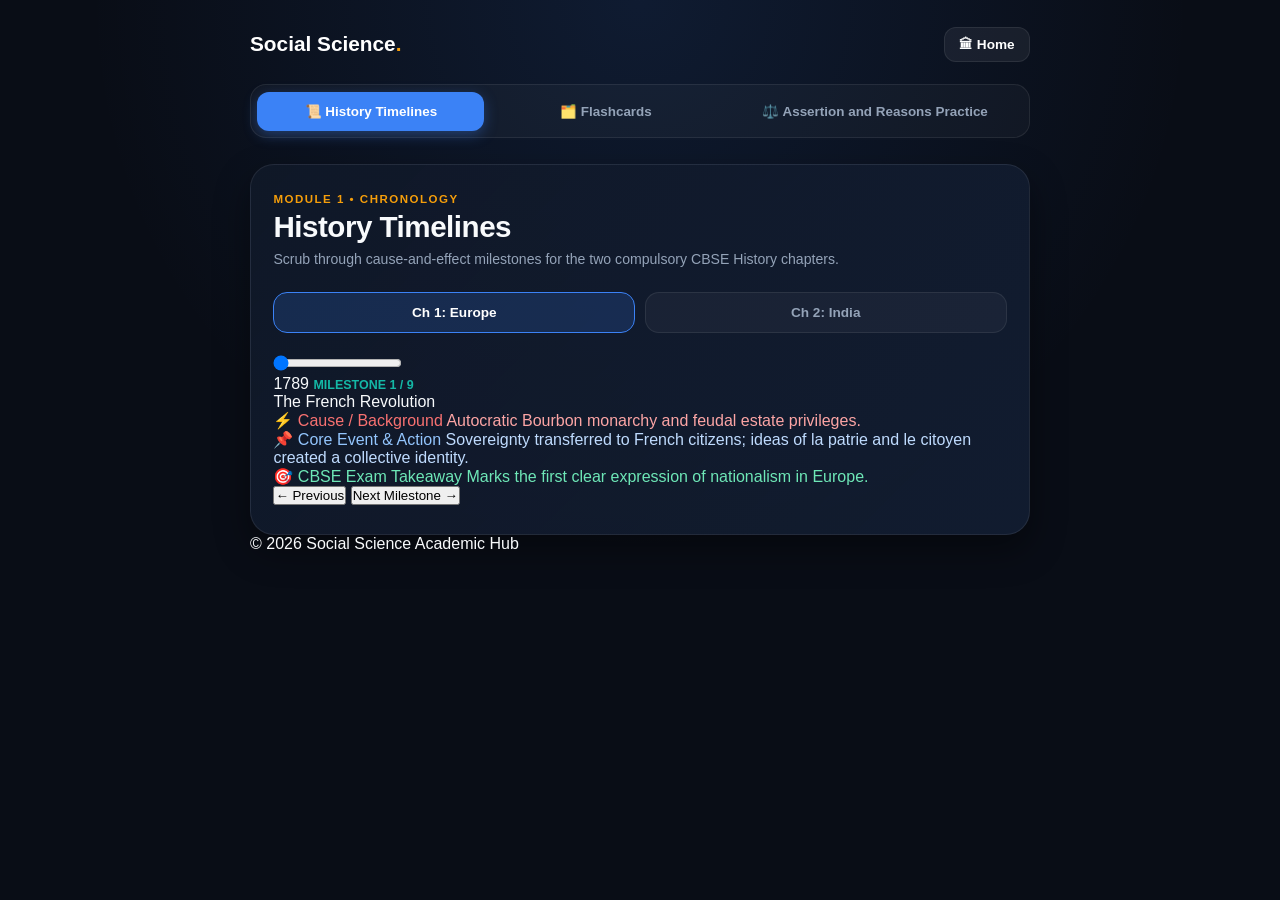
==== commit feeb2581: "Update activity.html" ====
--- a/activity.html
+++ b/activity.html
@@ -35,8 +35,7 @@
       color: #fff; border-radius: 12px; padding: 0.55rem 0.9rem;
       font-size: 0.85rem; font-weight: 700; text-decoration: none;
     }
-
-    .module-nav {
+        .module-nav {
       display: grid; grid-template-columns: 1fr 1fr 1.3fr; gap: 0.5rem;
       background: rgba(255,255,255,0.03); border: 1px solid var(--border);
       padding: 0.4rem; border-radius: 16px; margin-bottom: 1.6rem;
@@ -68,70 +67,10 @@
       cursor: pointer; transition: 0.2s; text-align: center;
     }
     .ch-btn.active { background: rgba(59,130,246,0.18); border-color: var(--blue); color: #fff; }
-    .timeline-range {
-      width: 100%; height: 8px; border-radius: 5px; background: rgba(255,255,255,0.1);
-      outline: none; -webkit-appearance: none; cursor: pointer; margin: 1.2rem 0 0.8rem;
-    }
-    .timeline-range::-webkit-slider-thumb {
-      -webkit-appearance: none; width: 26px; height: 26px; border-radius: 50%;
-      background: var(--amber); cursor: pointer; box-shadow: 0 0 14px rgba(245,158,11,0.7);
-      border: 3px solid #fff;
-    }
-    .slider-ticks { display: flex; justify-content: space-between; font-size: 0.72rem; color: var(--muted); font-weight: 700; margin-bottom: 1rem; }
-    .timeline-card { background: rgba(255,255,255,0.03); border: 1px solid var(--border); border-radius: 20px; padding: 1.4rem; }
-    .year-header { display: flex; justify-content: space-between; align-items: baseline; border-bottom: 1px solid var(--border); padding-bottom: 0.8rem; margin-bottom: 1rem; }
-    .year-pill { font-size: 2.2rem; font-weight: 900; color: var(--amber); }
-    .event-title { font-size: 1.2rem; font-weight: 800; color: #fff; margin-bottom: 1rem; }
-    .breakdown-list { display: flex; flex-direction: column; gap: 0.8rem; }
-    .breakdown-item { display: flex; flex-direction: column; gap: 0.25rem; font-size: 0.86rem; line-height: 1.5; padding: 0.75rem 0.9rem; border-radius: 12px; background: rgba(255,255,255,0.02); border: 1px solid rgba(255,255,255,0.04); }
-    .b-tag { font-size: 0.68rem; font-weight: 800; letter-spacing: 1px; text-transform: uppercase; }
-    .nav-btn-row { display: flex; gap: 0.8rem; margin-top: 1.4rem; }
-    .nav-btn { flex: 1; padding: 0.85rem; border-radius: 14px; font-size: 0.88rem; font-weight: 700; cursor: pointer; border: 1px solid var(--border); }
-    .btn-prev { background: rgba(255,255,255,0.05); color: #fff; }
-    .btn-next { background: var(--amber); color: #000; border-color: var(--amber); }
-
-    .filter-scroll { display: flex; gap: 0.5rem; overflow-x: auto; padding-bottom: 0.6rem; margin-bottom: 1.2rem; scrollbar-width: none; }
-    .filter-scroll::-webkit-scrollbar { display: none; }
-    .filter-btn { background: rgba(255,255,255,0.04); border: 1px solid var(--border); border-radius: 999px; padding: 0.45rem 1rem; font-size: 0.78rem; font-weight: 700; color: var(--muted); white-space: nowrap; cursor: pointer; }
-    .filter-btn.active { background: rgba(59,130,246,0.18); border-color: var(--blue); color: #93c5fd; }
-    .progress-wrap { display: flex; justify-content: space-between; align-items: center; margin-bottom: 0.6rem; }
-    .track-bar { width: 100%; height: 6px; background: rgba(255,255,255,0.06); border-radius: 6px; margin-bottom: 1.2rem; overflow: hidden; }
-    .track-fill { height: 100%; width: 0%; background: var(--teal); transition: width 0.3s; }
-    .flashcard-scene { perspective: 1000px; width: 100%; height: 320px; cursor: pointer; margin-bottom: 1.2rem; }
-    .flashcard { width: 100%; height: 100%; position: relative; transform-style: preserve-3d; transition: transform 0.55s cubic-bezier(0.4, 0.2, 0.2, 1); border-radius: 24px; }
-    .flashcard.flipped { transform: rotateY(180deg); }
-    .card-face { position: absolute; width: 100%; height: 100%; backface-visibility: hidden; border-radius: 24px; padding: 1.8rem 1.4rem; display: flex; flex-direction: column; justify-content: space-between; box-shadow: 0 15px 35px rgba(0,0,0,0.45); border: 1px solid var(--border); }
-    .card-front { background: var(--card-bg); text-align: center; justify-content: center; align-items: center; }
-    .card-back { background: linear-gradient(135deg, rgba(20, 32, 54, 0.98) 0%, rgba(13, 20, 36, 0.96) 100%); transform: rotateY(180deg); text-align: left; }
-    .card-ch-badge { font-size: 0.72rem; font-weight: 800; letter-spacing: 1.2px; text-transform: uppercase; color: var(--amber); margin-bottom: 0.6rem; }
-    .card-keyword { font-size: 1.85rem; font-weight: 900; color: #fff; line-height: 1.25; }
-    .def-label { font-size: 0.7rem; font-weight: 800; color: var(--teal); text-transform: uppercase; margin-bottom: 0.4rem; }
-    .def-text { font-size: 1.02rem; line-height: 1.55; color: #f1f5f9; font-weight: 500; }
-    .def-buzz { margin-top: 1rem; padding: 0.65rem 0.9rem; border-radius: 10px; background: rgba(16,185,129,0.12); border: 1px solid rgba(16,185,129,0.25); color: #6ee7b7; font-size: 0.82rem; font-weight: 700; }
-    .controls-grid { display: grid; grid-template-columns: 1fr 1.4fr 1fr; gap: 0.7rem; margin-bottom: 0.8rem; }
-    .btn-action { padding: 0.9rem 0.6rem; border-radius: 14px; font-size: 0.88rem; font-weight: 800; border: 1px solid var(--border); cursor: pointer; text-align: center; }
-
-    .score-banner { display: flex; justify-content: space-between; align-items: center; background: rgba(255,255,255,0.03); border: 1px solid var(--border); padding: 0.75rem 1.2rem; border-radius: 16px; margin-bottom: 1.2rem; }
-    .stat-item { display: flex; flex-direction: column; }
-    .stat-lbl { font-size: 0.68rem; font-weight: 800; text-transform: uppercase; color: var(--muted); }
-    .stat-val { font-size: 1.15rem; font-weight: 900; color: #fff; }
-    .stmt-box { display: flex; flex-direction: column; gap: 0.75rem; margin-bottom: 1.2rem; }
-    .stmt-row { background: rgba(255,255,255,0.03); border: 1px solid var(--border); padding: 0.9rem 1.1rem; border-radius: 14px; font-size: 0.92rem; line-height: 1.5; }
-    .stmt-tag { font-weight: 900; display: block; margin-bottom: 0.2rem; font-size: 0.8rem; }
-    .opt-grid { display: flex; flex-direction: column; gap: 0.6rem; }
-    .opt-btn { width: 100%; padding: 0.9rem 1rem; border-radius: 14px; background: rgba(255,255,255,0.04); border: 1px solid var(--border); color: #e2e8f0; font-size: 0.86rem; font-weight: 600; text-align: left; cursor: pointer; line-height: 1.4; display: flex; align-items: flex-start; gap: 0.6rem; }
-    .opt-btn:hover { background: rgba(255,255,255,0.08); border-color: rgba(255,255,255,0.2); }
-    .opt-btn.correct { background: rgba(16,185,129,0.2) !important; border-color: var(--emerald) !important; color: #6ee7b7 !important; }
-    .opt-btn.wrong { background: rgba(239,68,68,0.2) !important; border-color: var(--crimson) !important; color: #fca5a5 !important; }
-    .opt-letter { background: rgba(255,255,255,0.1); padding: 0.15rem 0.5rem; border-radius: 6px; font-weight: 900; font-size: 0.78rem; flex-shrink: 0; color: #fff; }
-    .exp-box { margin-top: 1.2rem; padding: 1.1rem; border-radius: 14px; background: rgba(59,130,246,0.1); border: 1px solid rgba(59,130,246,0.3); font-size: 0.88rem; line-height: 1.5; color: #bfdbfe; display: none; }
-    .next-q-btn { width: 100%; padding: 0.95rem; border-radius: 14px; font-size: 0.92rem; font-weight: 800; background: var(--amber); color: #000; border: none; cursor: pointer; display: none; margin-top: 1rem; }
-
-    footer { text-align: center; color: var(--muted); font-size: 0.8rem; padding: 2.5rem 0 1rem; border-top: 1px solid var(--border); margin-top: 2.5rem; }
   </style>
 </head>
 <body>
-    <div class="wrapper">
+  <div class="wrapper">
     <header class="top-bar">
       <a href="index.html" class="brand">Social Science<span>.</span></a>
       <a href="index.html" class="home-link"><span>🏛</span> Home</a>
@@ -142,8 +81,7 @@
       <button type="button" class="mod-tab-btn" id="tabBtnCards" onclick="setModule('cards')">🗂️ Flashcards</button>
       <button type="button" class="mod-tab-btn" id="tabBtnAR" onclick="setModule('ar')">⚖️ Assertion and Reasons Practice</button>
     </div>
-
-    <main>
+        <main>
       <!-- MODULE 1 -->
       <section class="module-container active" id="secTimeline">
         <div class="module-card">
@@ -190,8 +128,7 @@
           </div>
         </div>
       </section>
-
-      <!-- MODULE 2 -->
+            <!-- MODULE 2 -->
       <section class="module-container" id="secCards">
         <div class="module-card">
           <div class="hero-tag" style="color:var(--teal);">MODULE 2 • 1-MARK REVISION</div>
@@ -320,8 +257,8 @@
     <footer>
       <p>© 2026 Social Science Academic Hub</p>
     </footer>
-    </div>
-      <script>
+  </div>
+    <script>
     const TIMELINE_DATA = {
       1: [
         { year: "1789", title: "The French Revolution", cause: "Absolute Bourbon monarchy and oppressive feudal estate privileges.", action: "Sovereignty transferred to French citizens; revolutionary measures introduced ideas of la patrie and le citoyen.", takeaway: "Marks the first clear expression of nationalism in Europe." },
@@ -367,7 +304,9 @@
       { subject: "History", chapter: "Nationalism in India", term: "Purna Swaraj", def: "A resolution adopted at the 1929 Lahore Congress Session under Jawaharlal Nehru that formalized the goal of the nationalist struggle as complete independence.", buzz: "complete independence" },
       { subject: "History", chapter: "Nationalism in India", term: "Harijan", def: "A compassionate term meaning \"children of God\" adopted by Mahatma Gandhi to restore the dignity of communities formerly degraded as untouchables.", buzz: "children of God" },
       { subject: "History", chapter: "Nationalism in India", term: "Civil Disobedience", def: "A mass protest strategy that moved beyond non-cooperation to systematically break discriminatory British statutes, distinguished by the deliberate violation of colonial laws.", buzz: "deliberate violation of colonial laws" },
-      { subject: "History", chapter: "Nationalism in India", term: "Khilafat Movement", def: "A pan-Islamic agitation launched by the Ali brothers to defend the temporal powers of the Ottoman Caliph, rallying support around the spiritual head of the Islamic world.", buzz: "defend the Ottoman Caliph" },
+      { subject: "History", chapter: "Nationalism in India", term: "Khilafat Movement", def: "A pan-Islamic agitation launched by the Ali brothers to defend the temporal powers of the Ottoman Caliph, rallying support around the spiritual head of the Islamic world.", buzz: "defend the Ottoman Caliph" }
+    ];
+          const MORE_FLASHCARDS_1 = [
       { subject: "History", chapter: "Making of a Global World", term: "Silk Routes", def: "Dynamic pre-modern overland and maritime networks that connected Asia with Europe and North Africa, facilitating pre-modern trade and cultural exchange.", buzz: "pre-modern trade and cultural exchange" },
       { subject: "History", chapter: "Making of a Global World", term: "Rinderpest", def: "A cattle plague introduced to Africa in the late 1880s that killed ninety percent of livestock and forced local Africans into the colonial labour market, acting as a devastating cattle plague.", buzz: "devastating cattle plague" },
       { subject: "History", chapter: "Making of a Global World", term: "Indentured Labour", def: "A bonded worker bound by a fixed-term contract to work for an employer in an overseas colony to pay off passage debt, categorized as contractual bonded labour.", buzz: "contractual bonded labour" },
@@ -397,9 +336,7 @@
       { subject: "Geography", chapter: "Resources and Development", term: "Ravines", def: "Deep badland gullies carved by intense runoff, which are common in the Chambal river basin.", buzz: "Chambal badland gullies" },
       { subject: "Geography", chapter: "Resources and Development", term: "Sheet Erosion", def: "The loss of topsoil over wide areas caused by rain runoff flowing like a continuous sheet across flat fields, termed topsoil sheet wash.", buzz: "topsoil sheet wash" },
       { subject: "Geography", chapter: "Resources and Development", term: "Shelter Belts", def: "Rows of trees planted along field edges to break wind speed and stabilize surrounding sand dunes, acting as wind-breaking tree lines.", buzz: "wind-breaking tree lines" },
-      { subject: "Geography", chapter: "Resources and Development", term: "Strip Cropping", def: "Leaving strips of grass between agricultural crops to slow down water and wind erosion, providing soil erosion control.", buzz: "soil erosion control" }
-    ];
-            const MORE_FLASHCARDS_1 = [
+      { subject: "Geography", chapter: "Resources and Development", term: "Strip Cropping", def: "Leaving strips of grass between agricultural crops to slow down water and wind erosion, providing soil erosion control.", buzz: "soil erosion control" },
       { subject: "Geography", chapter: "Forest and Wildlife", term: "Biodiversity", def: "The variety of flora and fauna linked together in an ecosystem through interdependent relationships, termed biological diversity.", buzz: "biological diversity" },
       { subject: "Geography", chapter: "Forest and Wildlife", term: "Flora", def: "The total collection of plant species and natural vegetation native to a specific geographical area, classified as the plant kingdom.", buzz: "plant kingdom" },
       { subject: "Geography", chapter: "Forest and Wildlife", term: "Fauna", def: "The animal species that inhabit a specific natural habitat or geographic region, classified as the animal kingdom.", buzz: "animal kingdom" },
@@ -409,7 +346,11 @@
       { subject: "Geography", chapter: "Forest and Wildlife", term: "Joint Forest Management (JFM)", def: "A conservation program that partners local village committees with state forest departments to restore damaged forests, based on participatory forest conservation.", buzz: "participatory forest conservation" },
       { subject: "Geography", chapter: "Forest and Wildlife", term: "Sacred Groves", def: "Patches of virgin forest preserved intact by indigenous communities because of traditional religious reverence, functioning as virgin religious forest sanctuaries.", buzz: "virgin religious forest sanctuaries" },
       { subject: "Geography", chapter: "Water Resources", term: "Water Scarcity", def: "An acute shortage of fresh water caused by over-exploitation, rising demand, and uneven access, defined as acute freshwater deficiency.", buzz: "acute freshwater deficiency" },
-      { subject: "Geography", chapter: "Water Resources", term: "Multipurpose Project", def: "Large dam systems designed to manage flood control, irrigation, hydro-power, and inland waterways at the same time, celebrated as the temples of modern India.", buzz: "temples of modern India" },
+      { subject: "Geography", chapter: "Water Resources", term: "Multipurpose Project", def: "Large dam systems designed to manage flood control, irrigation, hydro-power, and inland waterways at the same time, celebrated as the temples of modern India.", buzz: "temples of modern India" }
+    ];
+    ALL_FLASHCARDS.push(...MORE_FLASHCARDS_1);
+        <script>
+    const MORE_FLASHCARDS_2 = [
       { subject: "Geography", chapter: "Water Resources", term: "Rainwater Harvesting", def: "Capturing, storing, and recharging surface runoff and rainwater to replenish ground aquifers, categorized as a water conservation technique.", buzz: "water conservation technique" },
       { subject: "Geography", chapter: "Water Resources", term: "Rooftop Rainwater Harvesting", def: "Collecting rain from sloped house roofs using PVC pipes and directing it to underground sumps for later use, functioning as domestic water catchment.", buzz: "domestic water catchment" },
       { subject: "Geography", chapter: "Water Resources", term: "Guls / Kuls", def: "Traditional hillside diversion channels built in the Western Himalayas to direct glacier and stream runoff to terraced farms, serving as traditional mountain irrigation channels.", buzz: "traditional mountain irrigation channels" },
@@ -443,16 +384,16 @@
       { subject: "Geography", chapter: "Manufacturing Industries", term: "Small-Scale Industry", def: "A manufacturing enterprise defined by a maximum capital investment limit on its plant assets of rupees one crore.", buzz: "one crore investment limit" },
       { subject: "Geography", chapter: "Manufacturing Industries", term: "Smelting", def: "The metallurgical process of melting raw ore in a high-temperature blast furnace to separate pure base metal from waste impurities, defined as thermal metallurgical extraction.", buzz: "thermal metallurgical extraction" },
       { subject: "Geography", chapter: "Manufacturing Industries", term: "Thermal Pollution", def: "Environmental harm caused when factories and power plants discharge boiling water into rivers before cooling, categorized as hot water ecological shock.", buzz: "hot water ecological shock" },
-      { subject: "Geography", chapter: "Manufacturing Industries", term: "Effluent Treatment", def: "The three-stage process of mechanical, biological, and chemical purification of factory wastewater before release, known as industrial wastewater purification.", buzz: "industrial wastewater purification" }
-    ];
-    ALL_FLASHCARDS.push(...MORE_FLASHCARDS_1);
-            const MORE_FLASHCARDS_2 = [
+      { subject: "Geography", chapter: "Manufacturing Industries", term: "Effluent Treatment", def: "The three-stage process of mechanical, biological, and chemical purification of factory wastewater before release, known as industrial wastewater purification.", buzz: "industrial wastewater purification" },
       { subject: "Civics", chapter: "Power Sharing", term: "Majoritarianism", def: "The belief that a majority community has the right to run a country however it sees fit, ignoring the needs of the minority, defined as majority rule domination.", buzz: "majority rule domination" },
       { subject: "Civics", chapter: "Power Sharing", term: "Community Government", def: "An elected body in Belgium chosen by members of a single language group that handles matters related to cultural, educational, and language issues.", buzz: "single language group government" },
       { subject: "Civics", chapter: "Power Sharing", term: "Prudential Reason", def: "A justification for power sharing based on practical calculations that it lowers the risk of violent social conflicts, rooted in practical conflict reduction.", buzz: "practical conflict reduction" },
       { subject: "Civics", chapter: "Power Sharing", term: "Moral Reason", def: "A justification asserting that power sharing is essential because it embodies the fundamental spirit of democracy, upholding democratic intrinsic value.", buzz: "democratic intrinsic value" },
       { subject: "Civics", chapter: "Power Sharing", term: "Coalition Government", def: "An alliance administration formed by two or more political parties when no single party secures a majority in parliament, categorized as a multi-party alliance government.", buzz: "multi-party alliance government" },
-      { subject: "Civics", chapter: "Power Sharing", term: "Civil War", def: "A violent internal conflict between opposing groups within a nation that becomes so intense it looks like an active war, designated as an internal armed conflict.", buzz: "internal armed conflict" },
+      { subject: "Civics", chapter: "Power Sharing", term: "Civil War", def: "A violent internal conflict between opposing groups within a nation that becomes so intense it looks like an active war, designated as an internal armed conflict.", buzz: "internal armed conflict" }
+    ];
+    ALL_FLASHCARDS.push(...MORE_FLASHCARDS_2);
+          const MORE_FLASHCARDS_3 = [
       { subject: "Civics", chapter: "Power Sharing", term: "Checks and Balances", def: "A horizontal system of power sharing where the legislature, executive, and judiciary hold independent powers while keeping watch over one another, ensuring horizontal separation of powers.", buzz: "horizontal separation of powers" },
       { subject: "Civics", chapter: "Power Sharing", term: "Federal Division of Power", def: "A vertical system where constitutional authority is shared between a national government and regional state administrations, classified as vertical power sharing.", buzz: "vertical power sharing" },
       { subject: "Civics", chapter: "Federalism", term: "Federalism", def: "A system of government where constitutional power is divided between a central authority and various regional political units, characterized by two-tiered governance.", buzz: "two-tiered governance" },
@@ -492,7 +433,10 @@
       { subject: "Economics", chapter: "Development", term: "Per Capita Income", def: "The average income of a country's citizens, calculated by dividing national income by total population, known as average individual income.", buzz: "average individual income" },
       { subject: "Economics", chapter: "Development", term: "Infant Mortality Rate (IMR)", def: "The number of babies who die before completing their first year per 1,000 live births in a given year, serving as a child healthcare indicator.", buzz: "child healthcare indicator" },
       { subject: "Economics", chapter: "Development", term: "Literacy Rate", def: "The percentage of the population aged 7 years and older who can read and write with understanding, acting as an educational attainment index.", buzz: "educational attainment index" },
-      { subject: "Economics", chapter: "Development", term: "Net Attendance Ratio", def: "The percentage of youth aged 14 and 15 years attending secondary school out of all children in that age group, measuring secondary school attendance.", buzz: "secondary school attendance" },
+      { subject: "Economics", chapter: "Development", term: "Net Attendance Ratio", def: "The percentage of youth aged 14 and 15 years attending secondary school out of all children in that age group, measuring secondary school attendance.", buzz: "secondary school attendance" }
+    ];
+    ALL_FLASHCARDS.push(...MORE_FLASHCARDS_3);
+          const MORE_FLASHCARDS_4 = [
       { subject: "Economics", chapter: "Development", term: "Body Mass Index (BMI)", def: "A health indicator calculated by dividing adult weight in kilograms by the square of height in metres, indicating adult nutritional adequacy.", buzz: "adult nutritional adequacy" },
       { subject: "Economics", chapter: "Development", term: "Human Development Index (HDI)", def: "An international index that ranks countries using health, life expectancy, education, and per capita income data, determining comprehensive well-being rankings.", buzz: "comprehensive well-being rankings" },
       { subject: "Economics", chapter: "Development", term: "Life Expectancy at Birth", def: "The average number of years a newborn baby is expected to live based on current health and mortality trends, acting as a longevity benchmark.", buzz: "longevity benchmark" },
@@ -512,7 +456,7 @@
       { subject: "Economics", chapter: "Money and Credit", term: "Medium of Exchange", def: "An accepted exchange tool like currency that makes buying and selling simple without needing direct commodity trades, functioning as an intermediary transaction tool.", buzz: "intermediary transaction tool" },
       { subject: "Economics", chapter: "Money and Credit", term: "Currency", def: "Paper banknotes and metal coins authorized by the central government as legal tender for payments, defined as authorized legal tender.", buzz: "authorized legal tender" },
       { subject: "Economics", chapter: "Money and Credit", term: "Demand Deposits", def: "Bank deposits that account holders can withdraw or transfer whenever they choose, functioning as liquid deposit money.", buzz: "liquid deposit money" },
-      { subject: "Economics", chapter: "Money and Credit", term: "Cheque", def: "A paper payment order instructing a bank to pay a specific amount from an account to a named person, serving as a bank payment order.", buzz: "bank payment order" },
+      { subject: "Economics", chapter: "Money and Credit", term: "Cheque", def: "A paper payment order instructing a bank to pay a specific sum from an account to a named person, serving as a bank payment order.", buzz: "bank payment order" },
       { subject: "Economics", chapter: "Money and Credit", term: "Collateral", def: "An asset like land, livestock, or property that a borrower pledges to a lender until a loan is repaid, categorized as an asset loan security.", buzz: "asset loan security" },
       { subject: "Economics", chapter: "Money and Credit", term: "Terms of Credit", def: "The full lending agreement covering the interest rate, collateral, documentation, and repayment schedule, forming the credit condition contract.", buzz: "credit condition contract" },
       { subject: "Economics", chapter: "Money and Credit", term: "Debt-trap", def: "A crisis where a borrower must take a new loan to service an existing loan, leaving them trapped in inescapable compound debt.", buzz: "inescapable compound debt" },
@@ -529,12 +473,118 @@
       { subject: "Economics", chapter: "Globalisation", term: "Containerisation", def: "The transport of freight in standardized shipping containers on ships and trains, drastically cutting freight handling costs, recognized as standardized bulk freight transport.", buzz: "standardized bulk freight transport" },
       { subject: "Economics", chapter: "Globalisation", term: "Outsourcing", def: "The business practice of contracting regular services like customer call centres or programming to lower-cost foreign providers, termed cost-effective business delegation.", buzz: "cost-effective business delegation" }
     ];
-    ALL_FLASHCARDS.push(...MORE_FLASHCARDS_2);
-            const MORE_AR_2 = [
+    ALL_FLASHCARDS.push(...MORE_FLASHCARDS_4);
+
+    const MASTER_AR = [
+      { id: 1, subj: "History", ch: "The Rise of Nationalism in Europe", a: "The Civil Code of 1804 (Napoleonic Code) abolished all privileges based on birth.", r: "Napoleon introduced the Code to re-establish the traditional feudal order across French-controlled territories.", ans: "C", exp: "Assertion (A) is correct, but Reason (R) is false because the Napoleonic Code aimed to abolish feudalism and establish equality before the law, rather than restoring the old feudal order." },
+      { id: 2, subj: "History", ch: "The Rise of Nationalism in Europe", a: "In 1834, a customs union known as the Zollverein was established at the initiative of Prussia.", r: "The union dismantled internal tariff barriers and reduced the number of local currencies from over thirty to two.", ans: "A", exp: "Both statements are true, and Reason (R) correctly explains how the Zollverein unified the German states economically." },
+      { id: 3, subj: "History", ch: "The Rise of Nationalism in Europe", a: "Giuseppe Mazzini believed that God intended nations to be the natural units of mankind.", r: "Giuseppe Garibaldi led the armed Expedition of the Thousand into Southern Italy in 1860.", ans: "B", exp: "Both are accurate NCERT historical facts, but Garibaldi’s southern military expedition does not explain Mazzini’s philosophical view of nation-states." },
+      { id: 4, subj: "History", ch: "The Rise of Nationalism in Europe", a: "The Treaty of Vienna (1815) restored the Bourbon dynasty to power in France.", r: "The primary objective of the Congress of Vienna was to establish constitutional democracies across post-war Europe.", ans: "C", exp: "Assertion (A) is true, but Reason (R) is false because the primary objective of the Vienna Congress was to restore conservative monarchies overthrown during the Napoleonic wars." },
+      { id: 5, subj: "History", ch: "The Rise of Nationalism in Europe", a: "In Britain, the nation-state was formed through a sudden, violent revolution in 1789.", r: "The Act of Union (1707) between England and Scotland resulted in the formation of the 'United Kingdom of Great Britain'.", ans: "D", exp: "Assertion (A) is false because Britain’s nation-state emerged from a long parliamentary process rather than a sudden revolution, while Reason (R) is a true historical fact." },
+      { id: 6, subj: "History", ch: "The Rise of Nationalism in Europe", a: "The Balkan region became an area of intense geopolitical conflict in the late nineteenth century.", r: "The Balkan states were fiercely jealous of one another, and major European imperial powers competed for trade and naval dominance in the region.", ans: "A", exp: "Both statements are true, and Reason (R) correctly explains why the Balkans became an unstable conflict zone leading up to the First World War." },
+      { id: 7, subj: "History", ch: "The Rise of Nationalism in Europe", a: "Female allegories like Marianne and Germania were invented by artists to personify the French and German nations.", r: "Germania wears a crown of oak leaves because the German oak tree symbolizes heroism.", ans: "B", exp: "Both statements are true facts from NCERT, but the specific symbolism of Germania's oak crown does not explain why female figures were chosen as national allegories." },
+      { id: 8, subj: "History", ch: "The Rise of Nationalism in Europe", a: "Otto von Bismarck is regarded as the chief architect of German unification.", r: "Bismarck completed the unification process entirely through peaceful diplomatic treaties without engaging in armed warfare.", ans: "C", exp: "Assertion (A) is true, but Reason (R) is false because Bismarck fought three major wars over seven years (against Denmark, Austria, and France) to unify Germany." },
+      { id: 9, subj: "History", ch: "The Rise of Nationalism in Europe", a: "The Frankfurt Parliament convened at the Church of St. Paul in 1848 successfully established a unified democratic Germany.", r: "King Friedrich Wilhelm IV of Prussia rejected the crown offered by the deputies and opposed the elected assembly.", ans: "D", exp: "Assertion (A) is false because the Frankfurt Parliament failed and was disbanded, while Reason (R) correctly identifies the Prussian monarch's rejection of the crown." },
+      { id: 10, subj: "History", ch: "The Rise of Nationalism in Europe", a: "The Greek War of Independence mobilized nationalist sympathies among the educated elite across Europe.", r: "Greece had been under Ottoman rule since the fifteenth century, and European poets and artists celebrated it as the cradle of European civilization.", ans: "A", exp: "Both statements are true, and Reason (R) correctly explains why Western European intellectuals supported Greek independence against the Ottoman Empire." },
+      { id: 11, subj: "History", ch: "The Rise of Nationalism in Europe", a: "Count Camillo de Cavour was neither a revolutionary republican nor an ardent democrat.", r: "Like many wealthy and educated members of the northern Italian elite, Cavour spoke French much better than he did Italian.", ans: "B", exp: "Both statements are true historical facts, but Cavour’s linguistic preference does not serve as the causal explanation for his moderate, non-revolutionary political stance." },
+      { id: 12, subj: "History", ch: "The Rise of Nationalism in Europe", a: "The English Parliament seized executive authority from the British monarchy in 1688.", r: "Ireland was forcibly incorporated into the United Kingdom in 1801 following the failed revolt of Wolfe Tone.", ans: "B", exp: "Both statements are accurate events in the timeline of the British Isles, but the incorporation of Ireland in 1801 does not explain the Glorious Revolution of 1688." },
+      { id: 13, subj: "History", ch: "The Rise of Nationalism in Europe", a: "The French population in Paris welcomed the autocratic restoration of Charles X with great enthusiasm in 1830.", r: "Widespread food shortages and acute economic hardship forced the Parisian population onto the streets in 1848.", ans: "D", exp: "Assertion (A) is false because Charles X was overthrown by liberal revolutionaries during the July Revolution of 1830, while Reason (R) is true." },
+      { id: 14, subj: "History", ch: "Nationalism in India", a: "Mahatma Gandhi decided to abruptly call off the Non-Cooperation Movement in February 1922.", r: "At Chauri Chaura in Gorakhpur, a peaceful protest turned violent, resulting in the burning of a police station.", ans: "A", exp: "Both statements are true, and Reason (R) directly explains Gandhi’s decision to withdraw the movement due to violence." },
+      { id: 15, subj: "History", ch: "Nationalism in India", a: "The statutory Simon Commission was greeted with black flags and the slogan 'Go Back Simon' across India in 1928.", r: "The commission was appointed without a single Indian member to review India's constitutional setup.", ans: "A", exp: "Both statements are true, and Reason (R) is the exact reason all Indian political parties boycotted the commission." },
+      { id: 16, subj: "History", ch: "Nationalism in India", a: "Rich peasant communities like the Patidars and Jats participated in the Civil Disobedience Movement primarily to support the abolition of untouchability.", r: "Rich peasants were severely hit by the Great Depression, falling crop prices, and the government’s refusal to reduce revenue demands.", ans: "D", exp: "Assertion (A) is false because rich peasants fought against high government revenue assessments, while Reason (R) correctly explains their economic distress." },
+      { id: 17, subj: "History", ch: "Nationalism in India", a: "Under the Inland Emigration Act of 1859, tea plantation workers in Assam were forbidden from leaving the estates without permission.", r: "Plantation managers granted official leave permits to tea labourers whenever they applied to visit their native villages.", ans: "C", exp: "Assertion (A) is true, but Reason (R) is false because in practice, leave permits were rarely granted to tea workers." },
+      { id: 18, subj: "History", ch: "Nationalism in India", a: "In the countryside of Awadh, the rural peasant movement was organized under the leadership of Baba Ramchandra.", r: "Baba Ramchandra was an ascetic who had previously worked in Fiji as an indentured labourer.", ans: "B", exp: "Both statements are historically true according to NCERT, but his background as an indentured labourer is biographical context, not the operational cause of the Awadh movement against talukdars." },
+      { id: 19, subj: "History", ch: "Nationalism in India", a: "Mahatma Gandhi selected salt as a central rallying symbol for the Civil Disobedience Movement.", r: "Salt was an essential food item consumed by rich and poor alike, and the state monopoly on its manufacture exposed the oppressive nature of British rule.", ans: "A", exp: "Both statements are true, and Reason (R) explains why salt had the unique potential to unite diverse sections of Indian society." },
+      { id: 20, subj: "History", ch: "Nationalism in India", a: "The Poona Pact of September 1932 accepted Dr. B.R. Ambedkar’s demand for permanent, separate communal electorates for the Depressed Classes.", r: "The Poona Pact compromised on reserved seats for the Depressed Classes in provincial and central councils, voted on by a general electorate.", ans: "D", exp: "Assertion (A) is false because the Poona Pact abandoned separate electorates in favor of reserved seats within a joint electorate, which Reason (R) correctly states." },
+      { id: 21, subj: "History", ch: "Nationalism in India", a: "Tribal peasants in the Gudem Hills of Andhra Pradesh interpreted the message of Swaraj in accordance with their own forest grievances.", r: "The colonial administration kept forest reserves open, allowing tribal communities to graze cattle and gather firewood without restriction.", ans: "C", exp: "Assertion (A) is true, but Reason (R) is false because the colonial government strictly closed off forest areas, denying tribals their traditional livelihood rights." },
+      { id: 22, subj: "History", ch: "Nationalism in India", a: "In the twentieth century, the visual identity of India came to be associated with the portrait of Bharat Mata.", r: "Bankim Chandra Chattopadhyay composed the hymn 'Vande Mataram' and later included it in his patriotic novel Anandamath.", ans: "B", exp: "Both are true cultural developments in Indian nationalism, but Bankim Chandra’s hymn does not explain the visual iconography of the Bharat Mata painting created by Abanindranath Tagore." },
+      { id: 23, subj: "History", ch: "Nationalism in India", a: "Prominent Indian business leaders enthusiastically supported the Civil Disobedience Movement during its initial launch in 1930.", r: "Indian industrialists reacted against colonial trade policies that restricted domestic business and sought protection against imported foreign goods.", ans: "A", exp: "Both statements are true, and Reason (R) correctly explains why Indian merchants and manufacturers supported Gandhi's campaign against colonial trade restrictions." },
+      { id: 24, subj: "History", ch: "Nationalism in India", a: "The urban middle-class participation in the Non-Cooperation Movement gradually slowed down over time.", r: "Handspun khadi cloth was cheaper than mill-made British cloth, making it universally affordable for urban mill workers.", ans: "C", exp: "Assertion (A) is true, but Reason (R) is false because khadi was often significantly more expensive than mass-produced mill cloth, which made prolonged boycotts difficult for the poor." },
+      { id: 25, subj: "History", ch: "Nationalism in India", a: "The Oudh Kisan Sabha was formed in October 1920 and rapidly established over three hundred local village branches.", r: "The Oudh Kisan Sabha was set up by Jawaharlal Nehru, Baba Ramchandra, and several peasant leaders.", ans: "B", exp: "Both are true facts, but the roster of organizers in Reason (R) does not explain the underlying agrarian distress that caused hundreds of village branches to spring up so quickly." },
+      { id: 26, subj: "History", ch: "Nationalism in India", a: "The Indian National Congress launched the Civil Disobedience Movement immediately after the withdrawal of the Non-Cooperation Movement in 1922.", r: "Mahatma Gandhi maintained that satyagrahis needed systematic training before they could engage in mass struggles.", ans: "D", exp: "Assertion (A) is false because the Civil Disobedience Movement was launched eight years later in 1930, while Reason (R) is true." },
+      { id: 27, subj: "History", ch: "The Making of a Global World", a: "The rapid spread of Rinderpest caused severe devastation across African pastoral societies during the 1890s.", r: "The cattle disease wiped out ninety percent of African livestock, undermining local livelihoods and forcing Africans into wage labour.", ans: "A", exp: "Both statements are true, and Reason (R) directly explains how the loss of livestock broke African self-sufficiency and enabled colonial subjugation." },
+      { id: 28, subj: "History", ch: "The Making of a Global World", a: "The British government repealed the Corn Laws primarily under pressure from landed aristocrats.", r: "Urban industrialists and consumers protested against high food prices caused by import restrictions on foreign grain.", ans: "D", exp: "Assertion (A) is false because landed aristocrats fought to keep the Corn Laws in place, while Reason (R) correctly explains that urban industrialists and consumers pressured the government to repeal them." },
+      { id: 29, subj: "History", ch: "The Making of a Global World", a: "Nineteenth-century indentured labour migration has frequently been described by historians as a 'new system of slavery'.", r: "Recruiting agents routinely provided false information regarding destinations, travel conditions, and working environments, leaving workers with few legal rights.", ans: "A", exp: "Both statements are true, and Reason (R) explains why indentured servitude was regarded as a form of modern bonded slavery." },
+      { id: 30, subj: "History", ch: "The Making of a Global World", a: "The First World War is characterized by historians as the first modern industrial war.", r: "The conflict was fought using traditional cavalry charges and hand-to-hand combat without mechanized weaponry.", ans: "C", exp: "Assertion (A) is true, but Reason (R) is false because the First World War relied on modern industrial technologies like machine guns, tanks, aircraft, and chemical weapons." },
+      { id: 31, subj: "History", ch: "The Making of a Global World", a: "Following the First World War, Britain struggled to regain its dominant share of the Indian domestic market.", r: "During the wartime years, the Indian market was entirely flooded with surplus agricultural goods from the United States.", ans: "C", exp: "Assertion (A) is true, but Reason (R) is false because Britain lost ground in India due to the growth of local Indian industries and competition from Japan, not US agriculture." },
+      { id: 32, subj: "History", ch: "The Making of a Global World", a: "The Great Depression was triggered by a worldwide scarcity of agricultural crops.", r: "Agricultural overproduction led to falling farm prices, which prompted farmers to produce even more to maintain their incomes, further saturating the market.", ans: "D", exp: "Assertion (A) is false because the depression was worsened by agricultural overproduction rather than a crop shortage, which Reason (R) correctly explains." },
+      { id: 33, subj: "History", ch: "The Making of a Global World", a: "In Trinidad, the annual Muharram street procession was transformed into an inclusive carnival called 'Hosay'.", r: "Indentured Indian labourers in Trinidad were repatriated to their home villages immediately upon completing their five-year terms.", ans: "C", exp: "Assertion (A) is true, but Reason (R) is false because most indentured labourers remained permanently in the Caribbean after their contracts expired." },
+      { id: 34, subj: "History", ch: "The Making of a Global World", a: "The Bretton Woods conference in 1944 established the International Monetary Fund (IMF) and the World Bank.", r: "The Bretton Woods framework was built upon floating exchange rates where national currencies had no formal link to gold or the US dollar.", ans: "C", exp: "Assertion (A) is true, but Reason (R) is false because the original Bretton Woods system was based on fixed exchange rates pegged to the US dollar, which was tied to gold." },
+      { id: 35, subj: "History", ch: "The Making of a Global World", a: "The First World War left the United States as an international debtor nation indebted to European central banks.", r: "During the war, European powers borrowed vast sums from American banks, transforming the US from an international debtor into an international creditor.", ans: "D", exp: "Assertion (A) is false because the US emerged as an international creditor nation, as accurately stated in Reason (R)." },
+      { id: 36, subj: "History", ch: "The Making of a Global World", a: "In the sixteenth century, silver extracted from mines in Peru and Mexico financed European trade with Asia.", r: "Smallpox proved to be a lethal biological agent that helped Spanish conquistadors conquer native populations in the Americas.", ans: "B", exp: "Both are true facts from NCERT, but the transmission of smallpox does not explain how mineral wealth in South America boosted European trade with Asia." },
+      { id: 37, subj: "History", ch: "The Making of a Global World", a: "Developing nations in the mid-twentieth century did not benefit proportionally from the post-war economic growth of Western nations.", r: "Developing countries organized themselves into the Group of 77 (G-77) to demand a New International Economic Order (NIEO).", ans: "B", exp: "Both statements are true, but the formation of the G-77 was a response to unequal economic growth, not the causal reason for their economic marginalization." },
+      { id: 38, subj: "History", ch: "The Making of a Global World", a: "Spanish colonizers conquered the Americas primarily through the sheer military power of modern firearms and field artillery.", r: "Indigenous populations of the Americas lacked biological immunity against European diseases like smallpox.", ans: "D", exp: "Assertion (A) is false because the Spanish conquest was driven primarily by introduced diseases rather than firearms, while Reason (R) is true." },
+      { id: 39, subj: "History", ch: "Print Culture and the Modern World", a: "Johannes Gutenberg developed the movable metal type printing press in Strasbourg during the 1430s.", r: "Gutenberg drew on the mechanics of the olive press and used metal moulds to cast individual letters of the alphabet.", ans: "A", exp: "Both statements are true, and Reason (R) correctly explains how Gutenberg adapted existing technology to invent the movable metal type press." },
+      { id: 40, subj: "History", ch: "Print Culture and the Modern World", a: "The Roman Catholic Church began maintaining an official Index of Prohibited Books from 1558.", r: "The rapid spread of popular printed tracts enabled individual interpretations of faith, raising Church concerns over the spread of heretical ideas.", ans: "A", exp: "Both statements are true, and Reason (R) correctly explains why the Papacy instituted the Index of Prohibited Books to censor reading material." },
+      { id: 41, subj: "History", ch: "Print Culture and the Modern World", a: "In 1517, the religious reformer Martin Luther wrote the 'Ninety-Five Theses' challenging corrupt Catholic practices.", r: "Luther’s translated German New Testament sold thousands of copies within weeks, helping spark the Protestant Reformation.", ans: "B", exp: "Both statements are true historical facts, but the sales figures for his German New Testament describe the impact of print, not why he wrote the Ninety-Five Theses." },
+      { id: 42, subj: "History", ch: "Print Culture and the Modern World", a: "The Christian humanist Erasmus supported the unregulated printing and circulation of all kinds of books without restriction.", r: "Erasmus worried that an unchecked volume of vulgar and scandalous publications was undermining classical learning and Christian values.", ans: "D", exp: "Assertion (A) is false because Erasmus was critical of the uncontrolled spread of low-quality print, while Reason (R) accurately captures his concerns." },
+      { id: 43, subj: "History", ch: "Print Culture and the Modern World", a: "The British colonial government passed the Vernacular Press Act in 1878 to suppress critical nationalist commentary.", r: "The Vernacular Press Act applied the same regulatory criteria and penalties to both English-language and vernacular Indian newspapers.", ans: "C", exp: "Assertion (A) is true, but Reason (R) is false because the 1878 Act targeted vernacular newspapers while exempting English-language publications." },
+      { id: 44, subj: "History", ch: "Print Culture and the Modern World", a: "The eighteenth-century French novelist Louis-Sébastien Mercier declared: 'Tremble, therefore, tyrants of the world! Tremble before modular writers!'", r: "Mercier believed that the spread of books and print culture was a powerful force capable of dismantling monarchical despotism.", ans: "A", exp: "Both statements are true, and Reason (R) directly explains why Mercier viewed print and authors as threats to autocratic rulers." },
+      { id: 45, subj: "History", ch: "Print Culture and the Modern World", a: "Traditional handwritten manuscripts were inexpensive and widely used by rural schoolchildren in pre-colonial India.", r: "Palm-leaf and paper manuscripts were fragile, difficult to read due to diverse calligraphic styles, and costly to produce.", ans: "D", exp: "Assertion (A) is false because manuscripts were rare and expensive luxury items seldom used in daily schooling, while Reason (R) correctly describes their limitations." },
+      { id: 46, subj: "History", ch: "Print Culture and the Modern World", a: "Orthodox Hindu and Muslim families worried that educating daughters would lead to social corruption or early widowhood.", r: "Rashsundari Debi taught herself to read in secret and wrote Amar Jiban, the first full-length autobiography in Bengali.", ans: "B", exp: "Both are true NCERT facts from the Women and Print section, but Rashsundari Debi's personal accomplishment does not explain the origins of orthodox family superstitions." },
+      { id: 47, subj: "History", ch: "Print Culture and the Modern World", a: "James Augustus Hickey began publishing the Bengal Gazette in 1780 as an independent weekly magazine.", r: "The East India Company protected Hickey’s paper from censorship and encouraged his reporting on senior colonial officials.", ans: "C", exp: "Assertion (A) is true, but Reason (R) is false because Governor-General Warren Hastings prosecuted Hickey for publishing scandalous reports about colonial officials." },
+      { id: 48, subj: "History", ch: "Print Culture and the Modern World", a: "The Deoband Seminary, founded in 1867, published thousands of religious rulings (fatwas) for Muslim readers.", r: "Muslim scholars worried that colonial policy and Christian missionaries threatened Islamic personal laws and religious identities.", ans: "A", exp: "Both statements are true, and Reason (R) explains why orthodox Muslim scholars turned to cheap print to provide guidance on everyday conduct." },
+      { id: 49, subj: "History", ch: "Print Culture and the Modern World", a: "In nineteenth-century Europe, subscription and lending libraries served as hubs for educating lower-middle-class and working-class citizens.", r: "Many working-class individuals used their literacy to write political tracts and personal autobiographies.", ans: "B", exp: "Both are true statements regarding the spread of literacy in nineteenth-century Europe, but Reason (R) describes working-class writing rather than explaining why lending libraries were established." },
+      { id: 50, subj: "History", ch: "Print Culture and the Modern World", a: "Penny chapbooks were expensive, leather-bound volumes sold exclusively to European aristocrats.", r: "Chapbooks were small, inexpensive paper booklets sold by traveling peddlers called chapmen for a single penny.", ans: "D", exp: "Assertion (A) is false because chapbooks were inexpensive books aimed at the common public, as accurately defined in Reason (R)." }
+    ];
+          const MORE_AR = [
+      { id: 51, subj: "Geography", ch: "Resources and Development", a: "Agenda 21 was adopted at the United Nations Conference on Environment and Development (UNCED) in Rio de Janeiro in 1992.", r: "It aims at achieving global sustainable development by addressing environmental damage, poverty, and disease through mutual cooperation and shared responsibilities.", ans: "A", exp: "Both statements are true, and Reason (R) correctly explains the core objective and purpose behind the adoption of Agenda 21." },
+      { id: 52, subj: "Geography", ch: "Resources and Development", a: "Alluvial soils as a whole are very fertile and are intensively cultivated across northern India.", r: "Alluvial soils contain adequate proportions of potash, phosphoric acid, and lime, making them ideal for the growth of sugarcane, paddy, and wheat.", ans: "A", exp: "Both statements are true, and Reason (R) provides the exact chemical and mineral rationale for the high agricultural fertility of alluvial soils." },
+      { id: 53, subj: "Geography", ch: "Resources and Development", a: "Black soils are well-known for their capacity to hold moisture over long dry periods.", r: "The black soils of the Deccan trap region were formed from the weathering of volcanic basalt rock.", ans: "B", exp: "Both statements are true facts from NCERT, but the moisture-holding capacity of black soil is due to its extremely fine, clayey texture, not simply its volcanic basalt origin." },
+      { id: 54, subj: "Geography", ch: "Resources and Development", a: "Laterite soils are generally deficient in plant nutrients and have very low humus content.", r: "Most of the micro-organisms, particularly decomposers like bacteria, get destroyed due to the high temperatures characteristic of laterite regions.", ans: "A", exp: "Both statements are true, and Reason (R) directly explains why the humus-forming bacteria cannot survive in laterite soil zones." },
+      { id: 55, subj: "Geography", ch: "Resources and Development", a: "Land that becomes unfit for cultivation due to deep gullies carved by running water is termed badland.", r: "In the Chambal river basin, such badlands are formed primarily by strong wind deflation across loose sandy plains.", ans: "C", exp: "Assertion (A) is true, but Reason (R) is false because ravines and badlands in the Chambal basin are created by running water through gully erosion, not wind deflation." },
+      { id: 56, subj: "Geography", ch: "Resources and Development", a: "Strip cropping involves planting dense rows of trees along field boundaries to stabilize shifting sand dunes.", r: "In strip cropping, large fields are divided into strips, and strips of grass are left to grow between crops to break the force of the wind.", ans: "D", exp: "Assertion (A) is false because planting lines of trees along boundaries is known as Shelter Belts, while Reason (R) correctly defines strip cropping." },
+      { id: 57, subj: "Geography", ch: "Resources and Development", a: "Arunachal Pradesh has an abundance of water resources but lacks infrastructural development.", r: "Rajasthan is well-endowed with solar and wind energy, but it completely lacks any cultural heritage or mineral wealth.", ans: "C", exp: "Assertion (A) is true, but Reason (R) is false because Rajasthan possesses a rich cultural heritage and substantial non-ferrous mineral reserves, though it lacks water resources." },
+      { id: 58, subj: "Geography", ch: "Resources and Development", a: "Severe deforestation caused by commercial mining is the primary cause of land degradation in Punjab and Haryana.", r: "Over-irrigation in Punjab and Haryana leads to waterlogging, which significantly increases salinity and alkalinity in the soil.", ans: "D", exp: "Assertion (A) is false because land degradation in Punjab and Haryana is caused by over-irrigation, not mining, which Reason (R) correctly explains." },
+      { id: 59, subj: "Geography", ch: "Resources and Development", a: "According to the National Forest Policy (1952), forest cover in India should ideally be 33 percent of the total geographical area.", r: "Indiscriminate exploitation of resources has led to global ecological crises such as global warming and ozone layer depletion.", ans: "B", exp: "Both statements are true facts from NCERT, but the general mention of global ecological crises in Reason (R) is not the specific reason why the 1952 policy set the target at 33 percent." },
+      { id: 60, subj: "Geography", ch: "Forest and Wildlife Resources", a: "Forest ecosystems play a vital role in sustaining all life forms on Earth.", r: "Forests are the primary producers on which all other living organisms depend directly or indirectly for survival.", ans: "A", exp: "Both statements are true, and Reason (R) correctly explains why forests form the biological foundation of terrestrial life." },
+      { id: 61, subj: "Geography", ch: "Forest and Wildlife Resources", a: "Reserved forests are regarded as the most valuable as far as the conservation of forest and wildlife resources is concerned.", r: "In reserved forests, private individuals and commercial contractors are freely permitted to fell timber and graze cattle without state regulation.", ans: "C", exp: "Assertion (A) is true, but Reason (R) is false because reserved forests strictly prohibit all unauthorized human activities, including timber felling and cattle grazing." },
+      { id: 62, subj: "Geography", ch: "Forest and Wildlife Resources", a: "Almost all of the north-eastern states and parts of Gujarat have a very high percentage of unclassed forests managed by local communities.", r: "Protected forests are protected by state forest departments from any further depletion.", ans: "B", exp: "Both are true NCERT facts regarding forest classifications, but Reason (R) defines protected forests and does not explain the high prevalence of community-managed unclassed forests in the north-east." },
+      { id: 63, subj: "Geography", ch: "Forest and Wildlife Resources", a: "The famous Chipko Movement in the Himalayas successfully resisted deforestation in several regions.", r: "The movement showed that community afforestation with indigenous species can be enormously successful without commercial timber operations.", ans: "A", exp: "Both statements are true, and Reason (R) correctly explains how community action helped protect local forests and restore ecological balance." },
+      { id: 64, subj: "Geography", ch: "Forest and Wildlife Resources", a: "Joint Forest Management (JFM) was formally launched in Kerala in 1950 through a constitutional amendment.", r: "JFM relies on local village institutions to undertake management and protection activities on degraded forest lands managed by the forest department.", ans: "D", exp: "Assertion (A) is false because JFM was first formally passed by the state of Odisha in 1988, while Reason (R) accurately describes how JFM functions." },
+      { id: 65, subj: "Geography", ch: "Forest and Wildlife Resources", a: "Sacred groves are patches of virgin forests preserved intact by local tribal communities due to religious reverence.", r: "The Mundas and Santhals of the Chota Nagpur region worship Mahua and Kadamba trees during their festivals.", ans: "B", exp: "Both statements are true NCERT facts, but the tree worship practiced by the Mundas and Santhals is a specific cultural example, not the universal explanation for why sacred groves exist across various communities." },
+      { id: 66, subj: "Geography", ch: "Forest and Wildlife Resources", a: "Project Tiger was launched in India in 1973 as one of the most well-publicized wildlife conservation ventures in the world.", r: "Project Tiger focused exclusively on preserving the tiger population within Corbett National Park located in Madhya Pradesh.", ans: "C", exp: "Assertion (A) is true, but Reason (R) is false because Corbett National Park is in Uttarakhand (not Madhya Pradesh), and Project Tiger encompasses multiple tiger reserves across India." },
+      { id: 67, subj: "Geography", ch: "Forest and Wildlife Resources", a: "Farmers and citizens groups in the Beej Bachao Andolan proved that commercial crop production is impossible without synthetic fertilizers.", r: "Traditional seed conservation and diversified indigenous crop production can yield adequate economic returns without synthetic chemical inputs.", ans: "D", exp: "Assertion (A) is false because the Beej Bachao Andolan proved that diversified farming can succeed without synthetic chemicals, as accurately stated in Reason (R)." },
+      { id: 68, subj: "Geography", ch: "Water Resources", a: "Water scarcity can occur even in regions that receive abundant annual rainfall.", r: "Over-exploitation, excessive use, and severe contamination from industrial effluents and domestic waste make available water unpotable and unfit for use.", ans: "A", exp: "Both statements are true, and Reason (R) explains how qualitative degradation and uneven access cause water scarcity in regions with high physical rainfall." },
+      { id: 69, subj: "Geography", ch: "Water Resources", a: "Jawaharlal Nehru proudly proclaimed multi-purpose dams as the 'temples of modern India'.", r: "Multi-purpose dams integrate the development of agriculture and the rural economy with rapid industrialization and urban growth.", ans: "A", exp: "Both statements are true, and Reason (R) correctly explains Nehru’s rationale for seeing multi-purpose river valley projects as instruments of overall national development." },
+      { id: 70, subj: "Geography", ch: "Water Resources", a: "Multi-purpose projects and large dams have increasingly become the cause of new social movements like the Narmada Bachao Andolan.", r: "In the Sutlej-Beas river basin, the Bhakra Nangal project water is being used both for hydel power generation and for irrigation.", ans: "B", exp: "Both are true NCERT facts, but the dual utility of the Bhakra Nangal project does not explain why large dams face social protests regarding local displacement and environmental destruction." },
+      { id: 71, subj: "Geography", ch: "Water Resources", a: "Tamil Nadu is the first state in India which has made rooftop rainwater harvesting structure compulsory for all houses across the state.", r: "Rooftop rainwater harvesting is prohibited in municipal towns because it contaminates urban groundwater tables.", ans: "C", exp: "Assertion (A) is true, but Reason (R) is false because rooftop harvesting recharges groundwater tables cleanly and is actively encouraged rather than prohibited." },
+      { id: 72, subj: "Geography", ch: "Water Resources", a: "'Guls' and 'Kuls' are deep motorized borewells drilled into riverbeds to extract drinking water.", r: "In the Western Himalayas, mountain communities built diversion channels like 'guls' or 'kuls' for agricultural irrigation.", ans: "D", exp: "Assertion (A) is false because guls and kuls are surface diversion channels rather than motorized borewells, while Reason (R) is true." },
+      { id: 73, subj: "Geography", ch: "Water Resources", a: "In arid and semi-arid regions of Rajasthan, agricultural fields were converted into rain-fed storage structures like 'Khadins' and 'Johads'.", r: "In the flood plains of Bengal, people developed inundation channels to irrigate their crop fields during monsoons.", ans: "B", exp: "Both statements are true historical water harvesting techniques, but agricultural practices in Bengal's flood plains do not explain the use of Khadins in Rajasthan." },
+      { id: 74, subj: "Geography", ch: "Water Resources", a: "In Meghalaya, a 200-year-old system of tapping stream and spring water by using bamboo pipes is widely practiced.", r: "Bamboo drip irrigation relies on heavy electric pumps and pressurized PVC joints to transfer water over steep hillside terrain.", ans: "C", exp: "Assertion (A) is true, but Reason (R) is false because the bamboo drip system relies entirely on natural gravity flow and hollowed bamboo stems without electric pumps or PVC piping." },
+      { id: 75, subj: "Geography", ch: "Water Resources", a: "Inter-state water disputes between regional states in India were completely resolved by the Central Government before 1975.", r: "The Krishna-Godavari dispute arose due to objections raised by Andhra Pradesh and Karnataka regarding the diversion of water by Maharashtra at Koyna.", ans: "D", exp: "Assertion (A) is false because inter-state river disputes remain an active issue, while Reason (R) accurately details the historical basis of the Krishna-Godavari dispute." },
+      { id: 76, subj: "Geography", ch: "Agriculture", a: "Primitive subsistence farming continues to be practiced in a few pockets of India.", r: "It is practiced on small patches of land using tools like the hoe, dao, and digging sticks, and depends entirely on the monsoon and natural soil fertility.", ans: "A", exp: "Both statements are true, and Reason (R) directly explains the nature and methods of primitive subsistence agriculture." },
+      { id: 77, subj: "Geography", ch: "Agriculture", a: "Intensive subsistence farming is characterized by high doses of biochemical inputs and extensive irrigation.", r: "The right of inheritance has led to the division of landholdings, forcing farmers to extract maximum output from limited land under high population pressure.", ans: "A", exp: "Both statements are true, and Reason (R) explains why land fragmentation compels farmers to apply heavy inputs to small plots." },
+      { id: 78, subj: "Geography", ch: "Agriculture", a: "Plantation agriculture represents an interface between agriculture and industry.", r: "Important plantation crops grown in India include tea, coffee, rubber, sugarcane, and banana.", ans: "B", exp: "Both are true NCERT facts, but listing example crops in Reason (R) does not explain why plantations function as an interface between farming and industrial processing." },
+      { id: 79, subj: "Geography", ch: "Agriculture", a: "Northern states like Punjab, Haryana, and western Uttar Pradesh are important producers of wheat and other Rabi crops.", r: "Availability of precipitation during winter months due to the western temperate cyclones helps in the success of these crops.", ans: "A", exp: "Both statements are true, and Reason (R) correctly explains how winter rainfall supports the growth of Rabi crops in northern India." },
+      { id: 80, subj: "Geography", ch: "Agriculture", a: "Rice is a Kharif crop that requires high temperature (above 25°C) and high humidity with annual rainfall above 100 cm.", r: "Wheat requires torrential monsoon rainfall exceeding 150 cm during its ripening and harvesting stage.", ans: "C", exp: "Assertion (A) is true, but Reason (R) is false because wheat requires bright sunshine at ripening and 50 to 75 cm of rainfall, whereas torrential rain damages the crop." },
+      { id: 81, subj: "Geography", ch: "Agriculture", a: "Millets such as Jowar, Bajra, and Ragi are known as coarse grains but possess very high nutritional value.", r: "Ragi is especially rich in iron, calcium, other micro-nutrients, and roughage.", ans: "B", exp: "Both statements are true, but the nutritional profile of Ragi in Reason (R) is an individual example rather than the broad explanation for why millets as a group are classified as coarse grains." },
+      { id: 82, subj: "Geography", ch: "Agriculture", a: "Arhar (tur) is an exceptional pulse crop that fixes atmospheric nitrogen through its roots faster than all other pulses.", r: "Being leguminous crops, almost all pulses help in restoring soil fertility by fixing nitrogen from the air, except arhar.", ans: "D", exp: "Assertion (A) is false because arhar does not fix atmospheric nitrogen, which Reason (R) correctly identifies as an exception among leguminous crops." },
+      { id: 83, subj: "Geography", ch: "Agriculture", a: "Tea bushes require a warm and moist, frost-free climate all through the year.", r: "Tea bushes grow best in stagnant, waterlogged clayey soils that retain floodwater around their root systems.", ans: "C", exp: "Assertion (A) is true, but Reason (R) is false because tea requires deep, well-drained fertile soil; stagnant water around the roots damages the bush." },
+      { id: 84, subj: "Geography", ch: "Agriculture", a: "Jute has completely replaced all synthetic packing materials across the global market.", r: "Jute is facing stiff competition in international trade from synthetic fibres and plastic materials because synthetics are cheaper.", ans: "D", exp: "Assertion (A) is false because jute has lost market share rather than replacing synthetics, while Reason (R) accurately explains this competitive challenge." },
+      { id: 85, subj: "Geography", ch: "Minerals and Energy Resources", a: "Magnetite is considered the finest quality of iron ore.", r: "Magnetite has a very high iron content of up to 70 percent and possesses excellent magnetic qualities valuable in the electrical industry.", ans: "A", exp: "Both statements are true, and Reason (R) directly explains why magnetite is rated as the finest grade of iron ore." },
+      { id: 86, subj: "Geography", ch: "Minerals and Energy Resources", a: "Kudremukh deposits located in the Western Ghats of Karnataka are known to be one of the largest iron ore reserves in the world.", r: "Iron ore from Kudremukh is transported as slurry through a pipeline to a port near Mangaluru.", ans: "B", exp: "Both are true facts from NCERT, but the transport of ore via a slurry pipeline does not explain the geological scale of the Kudremukh reserve." },
+      { id: 87, subj: "Geography", ch: "Minerals and Energy Resources", a: "Mica is one of the most indispensable minerals used in the electric and electronic industries.", r: "Mica has excellent dielectric strength, low power loss factor, insulating properties, and resistance to high voltage.", ans: "A", exp: "Both statements are true, and Reason (R) correctly explains the electrical properties that make mica essential for electronics." },
+      { id: 88, subj: "Geography", ch: "Minerals and Energy Resources", a: "Mining is frequently characterized as a 'killer industry' due to its severe health hazards.", r: "Inhaling mineral dust and noxious fumes makes miners vulnerable to pulmonary lung diseases, alongside risks of roof collapses and mine fires.", ans: "A", exp: "Both statements are true, and Reason (R) explains why mining earned the label of a dangerous, life-threatening occupation." },
+      { id: 89, subj: "Geography", ch: "Minerals and Energy Resources", a: "Gondwana coal is only about 55 million years old and occurs exclusively in the north-eastern states of Assam and Meghalaya.", r: "Gondwana coal deposits are over 200 million years old and are located in the Damodar, Godavari, and Mahanadi river valleys.", ans: "D", exp: "Assertion (A) is false because Gondwana coal is over 200 million years old (55 million years describes Tertiary coal), while Reason (R) is true." },
+      { id: 90, subj: "Geography", ch: "Minerals and Energy Resources", a: "Petroleum refineries act as a 'nodal industry' for synthetic textiles, fertilisers, and chemical industries.", r: "Ankaleshwar is the most important onshore petroleum-producing field in the state of Gujarat.", ans: "B", exp: "Both are true NCERT facts, but Ankaleshwar’s production status in Gujarat does not explain why refineries serve as a foundational industrial node for chemical manufacturing." },
+      { id: 91, subj: "Geography", ch: "Minerals and Energy Resources", a: "Biogas plants provide twin benefits to farmers in rural areas of India.", r: "The process of generating biogas completely burns cattle dung, leaving no residual manure for agricultural fields.", ans: "C", exp: "Assertion (A) is true (energy + improved manure), but Reason (R) is false because the digested organic slurry yields enriched farm manure rather than destroying it." },
+      { id: 92, subj: "Geography", ch: "Minerals and Energy Resources", a: "Solar energy has limited practical utility in India because the country receives minimal direct sunlight during most of the year.", r: "India is a tropical country endowed with enormous possibilities of tapping solar energy using photovoltaic technology.", ans: "D", exp: "Assertion (A) is false because India receives abundant sunlight, while Reason (R) is true." },
+      { id: 93, subj: "Geography", ch: "Manufacturing Industries", a: "The economic strength of a country is measured by the development of its manufacturing industries.", r: "Manufacturing transforms primary raw materials into finished goods of higher value, reducing dependence on agriculture and driving economic prosperity.", ans: "A", exp: "Both statements are true, and Reason (R) explains why the growth of the manufacturing sector reflects a nation's economic strength." },
+      { id: 94, subj: "Geography", ch: "Manufacturing Industries", a: "Many industries tend to come together in urban centres to make use of the advantages offered by urban institutions, known as agglomeration economies.", r: "The first successful modern cotton textile mill was established in Mumbai in 1854.", ans: "B", exp: "Both are true NCERT facts, but the historical establishment of Mumbai’s 1854 mill does not serve as the causal explanation for the broader economic principle of agglomeration economies." },
+      { id: 95, subj: "Geography", ch: "Manufacturing Industries", a: "The cotton textile industry in India has completely centralized both its spinning and weaving operations within large Mumbai mills.", r: "While spinning continues to be centralized in Maharashtra, Gujarat, and Tamil Nadu, weaving is highly decentralized to incorporate traditional regional skills.", ans: "D", exp: "Assertion (A) is false because weaving in India is highly decentralized rather than concentrated in large mills, which Reason (R) correctly explains." },
+      { id: 96, subj: "Geography", ch: "Manufacturing Industries", a: "Most of India's jute mills are located along the banks of the Hugli river in West Bengal.", r: "The Hugli basin suffers from an acute lack of fresh water, which prevents the local processing and washing of raw jute.", ans: "C", exp: "Assertion (A) is true, but Reason (R) is false because the Hugli basin provides abundant water for processing and washing raw jute." },
+      { id: 97, subj: "Geography", ch: "Manufacturing Industries", a: "In recent years, sugar mills in India have shifted heavily from Maharashtra towards northern Bihar due to dry climatic conditions.", r: "Sugarcane produced in southern and western states has a higher sucrose content, and the cooler climate ensures a longer crushing season.", ans: "D", exp: "Assertion (A) is false because sugar mills have shifted towards Maharashtra and the southern states, not away from them, while Reason (R) accurately explains why this shift occurred." },
+      { id: 98, subj: "Geography", ch: "Manufacturing Industries", a: "The iron and steel industry is categorized as both a basic industry and a heavy industry.", r: "The Chota Nagpur plateau region has the maximum concentration of iron and steel plants in India.", ans: "B", exp: "Both are true NCERT facts, but the concentration of steel plants in the Chota Nagpur plateau does not explain why the industry is fundamentally categorized as a basic and heavy industry." },
+      { id: 99, subj: "Manufacturing Industries", a: "India is completely self-sufficient in potash and exports large surpluses of potassium compounds to international markets.", r: "India does not have any commercial reserves of usable potash, and potassium fertilizers are entirely imported from abroad.", ans: "D", exp: "Assertion (A) is false because India has no domestic potash reserves and is completely dependent on imports, as correctly stated in Reason (R)." },
+      { id: 100, subj: "Manufacturing Industries", a: "Discharging untreated industrial effluents into rivers causes severe environmental degradation and endangers aquatic life.", r: "Draining hot water from thermal plants into ponds before cooling increases dissolved oxygen levels and benefits aquatic ecosystems.", ans: "C", exp: "Assertion (A) is true, but Reason (R) is false because draining uncooled, hot wastewater (thermal pollution) depletes dissolved oxygen and harms aquatic life." }
+    ];
+    MASTER_AR.push(...MORE_AR);
+          const MORE_AR_2 = [
       { id: 101, subj: "Political Science", ch: "Power Sharing", a: "Between 1970 and 1993, the leaders of Belgium amended their constitution four times.", r: "The amendments were made to work out an innovative arrangement that would enable all linguistic communities to live together peacefully.", ans: "A", exp: "Both statements are true, and Reason (R) correctly explains why the Belgian government repeatedly amended its constitution to accommodate regional diversities." },
       { id: 102, subj: "Political Science", ch: "Power Sharing", a: "The government of Sri Lanka adopted a series of majoritarian measures after gaining independence in 1948.", r: "Under the 1956 Official Language Act, Tamil was declared an official language alongside Sinhala to safeguard minority rights.", ans: "C", exp: "Assertion (A) is true, but Reason (R) is false because the 1956 Act made Sinhala the sole official language, completely disregarding Tamil." },
-      { id: 103, subj: "Political Science", ch: "Power Sharing", a: "The horizontal division of power places the legislature, executive, and judiciary at the same level.", r: "The 'Community Government' in Belgium is elected by people belonging to one language community—Dutch, French, or German-speaking.", ans: "B", exp: "Both are true NCERT facts, but the structure of Belgium's community government does not explain the concept of horizontal separation of powers between constitutional organs." },
-      { id: 104, subj: "Political Science", ch: "Power Sharing", a: "Prudential reasons for power sharing emphasize that power sharing is inherently valuable because it is the very spirit of democracy.", r: "Prudential reasons stress that power sharing brings out better outcomes by reducing the possibility of conflict between social groups.", ans: "D", exp: "Assertion (A) is false because the belief that power sharing is the \"spirit of democracy\" is a moral reason, while Reason (R) accurately defines a prudential reason." },
+      { id: 103, subj: "Political Science", ch: "Power Sharing", a: "The horizontal division of power places the legislature, executive, and judiciary at the same level.", r: "The Community Government in Belgium is elected by people belonging to one language community—Dutch, French, or German-speaking.", ans: "B", exp: "Both are true NCERT facts, but the structure of Belgium's community government does not explain the concept of horizontal separation of powers between constitutional organs." },
+      { id: 104, subj: "Political Science", ch: "Power Sharing", a: "Prudential reasons for power sharing emphasize that power sharing is inherently valuable because it is the very spirit of democracy.", r: "Prudential reasons stress that power sharing brings out better outcomes by reducing the possibility of conflict between social groups.", ans: "D", exp: "Assertion (A) is false because the belief that power sharing is the spirit of democracy is a moral reason, while Reason (R) accurately defines a prudential reason." },
       { id: 105, subj: "Political Science", ch: "Power Sharing", a: "A system of checks and balances ensures that no single organ of government can exercise unlimited power.", r: "Each organ of government checks the other organs, resulting in a balance of power among various institutions.", ans: "A", exp: "Both statements are true, and Reason (R) directly explains the operational mechanism of a system of checks and balances." },
       { id: 106, subj: "Political Science", ch: "Power Sharing", a: "Power sharing among diverse social groups helps give minority communities a fair share in governmental power.", r: "The Indian Constitution completely prohibits any system of reserved constituencies for socially disadvantaged groups.", ans: "C", exp: "Assertion (A) is true, but Reason (R) is false because the Indian Constitution explicitly provides reserved constituencies in assemblies and parliament for Scheduled Castes and Scheduled Tribes." },
       { id: 107, subj: "Political Science", ch: "Power Sharing", a: "In the capital city of Brussels, Dutch-speaking people constituted an overwhelming majority of 80 percent of the population.", r: "In Belgium as a whole, the Dutch-speaking community constituted a 59 percent majority living primarily in the Flemish region.", ans: "D", exp: "Assertion (A) is false because French-speaking people made up 80 percent of Brussels' population (Dutch-speakers were only 20 percent), while Reason (R) is true." },
@@ -543,7 +593,7 @@
       { id: 110, subj: "Political Science", ch: "Power Sharing", a: "Brussels has a separate regional government in which both French-speaking and Dutch-speaking communities have equal representation.", r: "The Dutch-speaking community in Brussels refused to accept equal representation because they formed the demographic majority in the capital.", ans: "C", exp: "Assertion (A) is true, but Reason (R) is false because the Dutch-speaking community accepted equal representation in Brussels because French-speakers accepted equal representation in the central government." },
       { id: 111, subj: "Political Science", ch: "Federalism", a: "India has a three-tier federal structure of government.", r: "The Constitution originally provided for a two-tier system, and a third tier in the form of Panchayats and Municipalities was added later to facilitate local self-governance.", ans: "A", exp: "Both statements are true, and Reason (R) accurately explains how constitutional amendments created the three-tier governance system in India." },
       { id: 112, subj: "Political Science", ch: "Federalism", a: "The Union List contains subjects of national importance like defence, foreign affairs, banking, communications, and currency.", r: "Belgium amended its constitution to transform itself from a unitary to a federal state in 1993.", ans: "B", exp: "Both are true NCERT facts, but Belgium's constitutional transformation does not explain why specific strategic subjects are assigned to the Indian Union List." },
-      { id: 113, subj: "Political Science", ch: "Federalism", a: "In a 'Coming Together' federation, a large country decides to divide its constitutional power between regional states and the national government.", r: "In 'Coming Together' federations like the USA, Switzerland, and Australia, independent states pool sovereignty to increase their collective security.", ans: "D", exp: "Assertion (A) is false because dividing a large country describes a 'Holding Together' federation (like India or Spain), while Reason (R) correctly describes 'Coming Together' federations." },
+      { id: 113, subj: "Political Science", ch: "Federalism", a: "In a Coming Together federation, a large country decides to divide its constitutional power between regional states and the national government.", r: "In Coming Together federations like the USA, Switzerland, and Australia, independent states pool sovereignty to increase their collective security.", ans: "D", exp: "Assertion (A) is false because dividing a large country describes a Holding Together federation (like India or Spain), while Reason (R) correctly describes Coming Together federations." },
       { id: 114, subj: "Political Science", ch: "Federalism", a: "If there is a conflict between the Union Government and a State Government regarding a subject on the Concurrent List, the Union law prevails.", r: "State Legislatures have the constitutional power to permanently override parliamentary laws on Concurrent List subjects during an emergency.", ans: "C", exp: "Assertion (A) is true, but Reason (R) is false because parliamentary law overrides state legislation on Concurrent List matters, and states cannot override the Centre." },
       { id: 115, subj: "Political Science", ch: "Federalism", a: "The creation of linguistic states in 1947 was the first and a major test for democratic politics in independent India.", r: "Reorganizing states on linguistic lines was done to ensure people who spoke the same language lived together, which made the country more united and administration easier.", ans: "A", exp: "Both statements are true, and Reason (R) explains why linguistic reorganization was carried out and how it strengthened Indian democracy." },
       { id: 116, subj: "Political Science", ch: "Federalism", a: "Hindi was identified as the official language of India, but it is the mother tongue of only about 40 percent of Indians.", r: "The Eighth Schedule of the Indian Constitution recognizes 22 regional and national languages as Scheduled Languages.", ans: "B", exp: "Both statements are true NCERT facts, but the listing of 22 Scheduled Languages does not serve as the causal explanation for the percentage of the population that speaks Hindi." },
@@ -583,7 +633,7 @@
       { id: 150, subj: "Political Science", ch: "Outcomes of Democracy", a: "In a democracy, most citizens believe that their vote makes a meaningful difference to the way the country is run.", r: "Cross-country surveys in South Asia demonstrate that the majority of citizens prefer military rule over representative democracy.", ans: "C", exp: "Assertion (A) is true, but Reason (R) is false because surveys across South Asia show overwhelming popular preference for democracy over military rule or dictatorship." }
     ];
     MASTER_AR.push(...MORE_AR_2);
-            const MORE_AR_3 = [
+          const MORE_AR_3 = [
       { id: 151, subj: "Economics", ch: "Development", a: "What may be development for one person may not be development for another; it may even be destructive for the other.", r: "Different persons have different aspirations and life situations, leading to conflicting developmental goals (such as an industrialist wanting large dams versus displaced tribal populations).", ans: "A", exp: "Both statements are true, and Reason (R) directly explains why conflicting priorities cause developmental goals to differ or clash between people." },
       { id: 152, subj: "Economics", ch: "Development", a: "In the World Development Reports brought out by the World Bank, per capita income is used as the criterion to classify countries.", r: "Kerala has a low Infant Mortality Rate because it has adequate provision of basic health and educational facilities.", ans: "B", exp: "Both are true NCERT facts, but Kerala's low infant mortality rate does not explain why the World Bank adopts per capita income to classify global economies." },
       { id: 153, subj: "Economics", ch: "Development", a: "National income alone is not a sufficient indicator to compare the development levels of different countries.", r: "National income reflects the exact distribution of prosperity and indicates how much income each individual citizen actually receives.", ans: "C", exp: "Assertion (A) is true, but Reason (R) is false because national income is an aggregate total that hides income inequalities and gives no measure of individual distribution." },
@@ -604,7 +654,7 @@
       { id: 168, subj: "Economics", ch: "Sectors of the Indian Economy", a: "Not all service sector activities in India are expanding with equal dynamism or generating well-paid jobs.", r: "Transport, storage, communication, and banking are essential components of the tertiary sector.", ans: "B", exp: "Both are true NCERT facts, but listing individual service categories does not explain why highly-skilled IT services thrive while unorganized petty service workers struggle." },
       { id: 169, subj: "Economics", ch: "Sectors of the Indian Economy", a: "Workers in the organised sector enjoy security of employment, fixed working hours, and paid overtime.", r: "Enterprises in the organised sector operate completely outside state supervision and are exempt from all labour laws and factory acts.", ans: "C", exp: "Assertion (A) is true, but Reason (R) is false because organized sector enterprises are formally registered with the government and must comply with state labour laws." },
       { id: 170, subj: "Economics", ch: "Sectors of the Indian Economy", a: "Workers in the unorganised sector enjoy statutory benefits such as paid leave, medical insurance, pensions, and provident funds.", r: "The unorganised sector is characterized by small, scattered units outside government control where jobs are low-paid, irregular, and insecure.", ans: "D", exp: "Assertion (A) is false because unorganized workers lack formal social security benefits, which Reason (R) accurately explains." },
-      { id: 171, subj: "Economics", ch: "Sectors of the Indian Economy", a: "The Central Government enacted the Mahatma Gandhi National Rural Employment Guarantee Act (MGNREGA 2005) to ensure the 'Right to Work'.", r: "Under MGNREGA 2005, all rural households willing to do unskilled manual work are guaranteed at least 100 days of wage employment per year, or an unemployment allowance if work is not provided.", ans: "A", exp: "Both statements are true, and Reason (R) correctly explains the statutory guarantee and mechanism through which MGNREGA delivers the Right to Work." },
+      { id: 171, subj: "Economics", ch: "Sectors of the Indian Economy", a: "The Central Government enacted the Mahatma Gandhi National Rural Employment Guarantee Act (MGNREGA 2005) to ensure the Right to Work.", r: "Under MGNREGA 2005, all rural households willing to do unskilled manual work are guaranteed at least 100 days of wage employment per year, or an unemployment allowance if work is not provided.", ans: "A", exp: "Both statements are true, and Reason (R) correctly explains the statutory guarantee and mechanism through which MGNREGA delivers the Right to Work." },
       { id: 172, subj: "Economics", ch: "Sectors of the Indian Economy", a: "In the public sector, the government owns most of the productive assets and provides public services.", r: "The Indian Railways and the Post Office are prominent examples of public sector enterprises.", ans: "B", exp: "Both statements are true NCERT facts, but providing examples like Railways and Post Offices does not explain the foundational definition of government ownership." },
       { id: 173, subj: "Economics", ch: "Sectors of the Indian Economy", a: "Activities in the private sector are guided primarily by the motive to earn profit.", r: "Private sector corporations regularly undertake massive capital projects like dams and national highways at zero cost to serve poor communities.", ans: "C", exp: "Assertion (A) is true, but Reason (R) is false because private businesses do not undertake large-scale public infrastructure projects free of charge due to high capital costs and the profit motive." },
       { id: 174, subj: "Economics", ch: "Sectors of the Indian Economy", a: "The share of the agricultural sector in India's total employment has declined to under five percent in recent years.", r: "More than forty-five percent of the Indian workforce continues to be employed in the primary agricultural sector, producing less than one-fifth of the GDP.", ans: "D", exp: "Assertion (A) is false because agriculture remains India's largest employer, while Reason (R) accurately reflects employment shares." },
@@ -617,7 +667,7 @@
       { id: 181, subj: "Economics", ch: "Money and Credit", a: "Commercial banks in India hold only a small fraction of their total deposits as cash reserves with themselves.", r: "Commercial banks maintain eighty percent of total cash deposits in vaults and never extend loans to commercial borrowers.", ans: "C", exp: "Assertion (A) is true (banks keep around 15% as liquid cash), but Reason (R) is false because banks lend out the major portion of deposits rather than locking up eighty percent." },
       { id: 182, subj: "Economics", ch: "Money and Credit", a: "Informal lenders charge very low interest rates because their loans are supervised by the Reserve Bank of India.", r: "Informal lenders like rural moneylenders often charge high interest rates and use unfair means to recover loans because they operate outside state regulation.", ans: "D", exp: "Assertion (A) is false because informal lenders charge high rates and are not supervised by the RBI, which Reason (R) correctly explains." },
       { id: 183, subj: "Economics", ch: "Money and Credit", a: "Small and marginal farmers frequently fall into a debt-trap following a crop failure.", r: "Crop failure leaves farmers unable to repay loans from previous seasons, forcing them to borrow further or sell land to meet mounting compound interest.", ans: "A", exp: "Both statements are true, and Reason (R) directly explains how accumulated debt and high interest push small farmers into a debt-trap." },
-      { id: 184, subj: "Economics", ch: "Money and Credit", a: "The terms of credit include the interest rate, collateral requirement, documentation, and mode of repayment.", r: "Collateral is an asset that the borrower owns (such as land, building, or vehicle) and pledges to the lender as a guarantee until the loan is repaid.", ans: "B", exp: "Both are true NCERT definitions, but the definition of collateral does not explain the full scope of what constitutes the broader \"terms of credit\"." },
+      { id: 184, subj: "Economics", ch: "Money and Credit", a: "The terms of credit include the interest rate, collateral requirement, documentation, and mode of repayment.", r: "Collateral is an asset that the borrower owns (such as land, building, or vehicle) and pledges to the lender as a guarantee until the loan is repaid.", ans: "B", exp: "Both are true NCERT definitions, but the definition of collateral does not explain the full scope of what constitutes the broader terms of credit." },
       { id: 185, subj: "Economics", ch: "Money and Credit", a: "The Reserve Bank of India (RBI) supervises the functioning of formal sources of loans.", r: "The RBI supervises informal moneylenders, traders, and relatives to ensure they charge uniform, low interest rates.", ans: "C", exp: "Assertion (A) is true, but Reason (R) is false because the RBI’s supervisory authority applies only to formal institutions (commercial banks and cooperatives), not informal lenders." },
       { id: 186, subj: "Economics", ch: "Money and Credit", a: "Poor rural households obtain over ninety percent of their credit needs from formal commercial banks.", r: "Commercial banks require formal documentation and physical collateral, which poor rural households often lack.", ans: "D", exp: "Assertion (A) is false because the rural poor remain dependent primarily on informal credit sources, as correctly explained by the barrier identified in Reason (R)." },
       { id: 187, subj: "Economics", ch: "Money and Credit", a: "Self-Help Groups (SHGs) help rural poor borrowers overcome the problem of a lack of collateral.", r: "If an SHG saves regularly, commercial banks become willing to extend loans to the group as a collective entity without requiring physical collateral from individuals.", ans: "A", exp: "Both statements are true, and Reason (R) correctly explains how collective savings allow SHGs to access formal bank credit without individual collateral." },
@@ -635,8 +685,11 @@
       { id: 199, subj: "Economics", ch: "Globalisation and the Indian Economy", a: "Small-scale domestic manufacturers of batteries, capacitors, plastic toys, and dairy products in India faced severe distress following trade liberalisation.", r: "Small producers could not compete with cheaper, mass-produced imports that entered the domestic market once import restrictions were lifted.", ans: "A", exp: "Both statements are true, and Reason (R) correctly explains how cheaper imported goods caused factory closures and distress among small local manufacturers." },
       { id: 200, subj: "Economics", ch: "Globalisation and the Indian Economy", a: "Developing nations have successfully used the WTO to eliminate all agricultural subsidies in developed nations like the United States.", r: "Developed nations continue to provide massive agricultural subsidies to their farmers while pressuring developing countries to open their markets and reduce farm support.", ans: "D", exp: "Assertion (A) is false because developed countries have retained high agricultural subsidies despite WTO negotiations, as correctly explained in Reason (R)." }
     ];
+    MASTER_AR.push(...MORE_AR);
+    MASTER_AR.push(...MORE_AR_2);
     MASTER_AR.push(...MORE_AR_3);
-            /* ================= 4. TAB CONTROLLER ================= */
+
+    /* ================= TAB CONTROLLER ================= */
     function setModule(mod) {
       document.getElementById('secTimeline').classList.toggle('active', mod === 'timeline');
       document.getElementById('secCards').classList.toggle('active', mod === 'cards');
@@ -647,7 +700,7 @@
       document.getElementById('tabBtnAR').classList.toggle('active', mod === 'ar');
     }
 
-    /* ================= 5. TIMELINES LOGIC ================= */
+    /* ================= TIMELINES LOGIC ================= */
     let currentCh = 1;
     let currentTIdx = 0;
 
@@ -687,7 +740,7 @@
       if (newIdx >= 0 && newIdx < data.length) showStep(newIdx);
     }
 
-    /* ================= 6. FLASHCARDS LOGIC ================= */
+    /* ================= FLASHCARDS LOGIC ================= */
     let activeDeck = [...ALL_FLASHCARDS];
     let cardIdx = 0;
     let isFlipped = false;
@@ -743,7 +796,7 @@
       renderCard();
     }
 
-    /* ================= 7. ASSERTION & REASON LOGIC ================= */
+    /* ================= ASSERTION & REASON LOGIC ================= */
     let activeAR = [];
     let arIdx = 0;
     let arScore = 0;
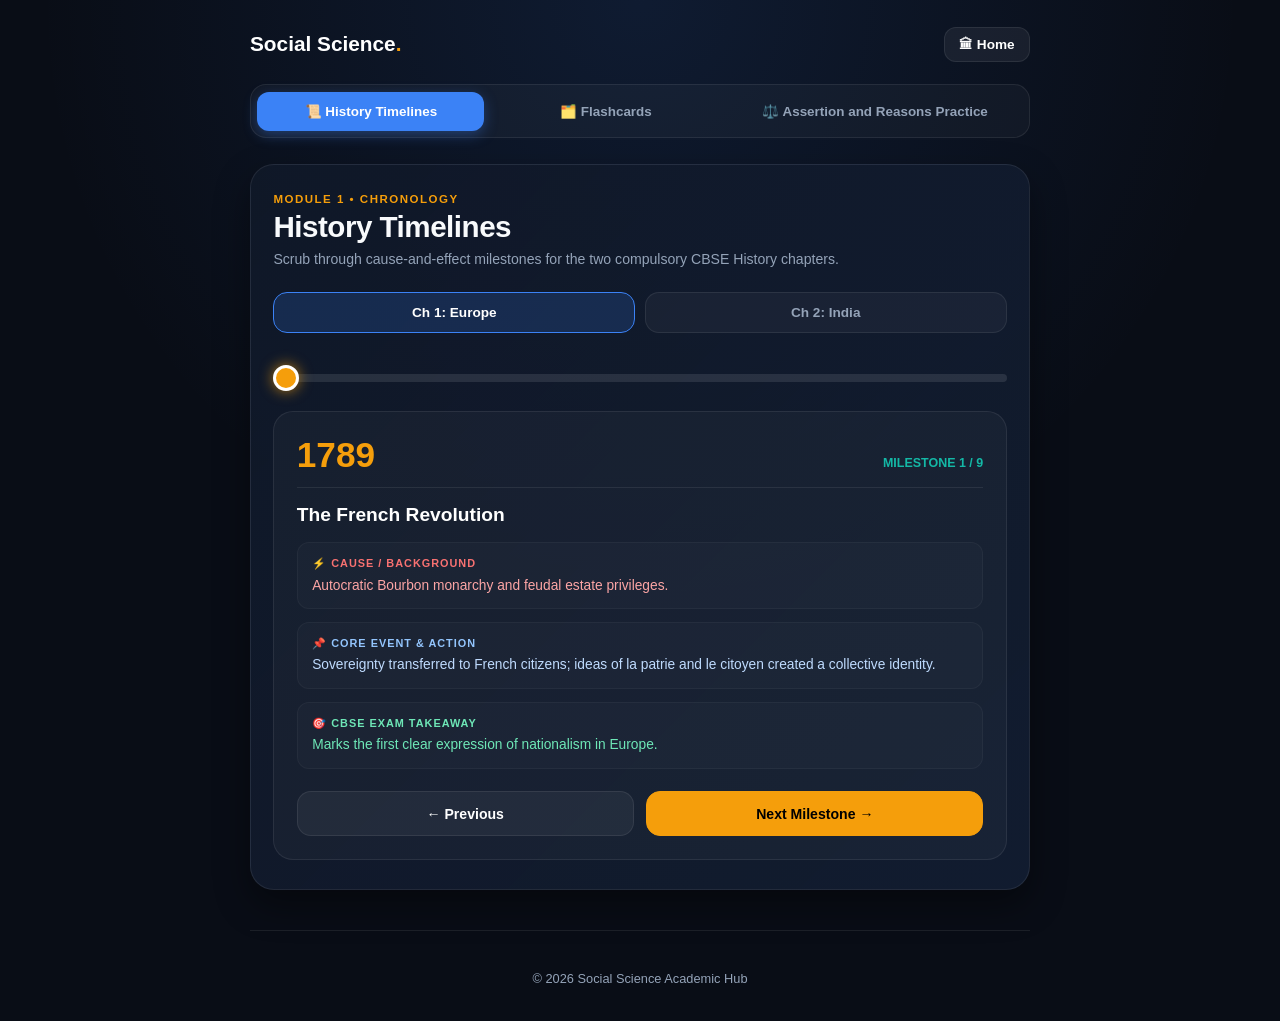
==== commit c85891ba: "Update activity.html" ====
--- a/activity.html
+++ b/activity.html
@@ -35,7 +35,7 @@
       color: #fff; border-radius: 12px; padding: 0.55rem 0.9rem;
       font-size: 0.85rem; font-weight: 700; text-decoration: none;
     }
-        .module-nav {
+    .module-nav {
       display: grid; grid-template-columns: 1fr 1fr 1.3fr; gap: 0.5rem;
       background: rgba(255,255,255,0.03); border: 1px solid var(--border);
       padding: 0.4rem; border-radius: 16px; margin-bottom: 1.6rem;
@@ -46,20 +46,16 @@
       color: var(--muted); font-size: 0.84rem; font-weight: 800; cursor: pointer; transition: 0.2s;
       text-align: center; white-space: nowrap;
     }
-    .mod-tab-btn.active {
-      background: var(--blue); color: #fff; box-shadow: 0 4px 14px rgba(59,130,246,0.35);
-    }
-
+    .mod-tab-btn.active { background: var(--blue); color: #fff; box-shadow: 0 4px 14px rgba(59,130,246,0.35); }
     .module-container { display: none; }
     .module-container.active { display: block; }
     .module-card {
       background: var(--card-bg); border: 1px solid var(--border);
       border-radius: 24px; padding: 1.8rem 1.4rem; box-shadow: 0 15px 35px rgba(0,0,0,0.4);
     }
-    .hero-tag { font-size: 0.72rem; font-weight: 800; letter-spacing: 1.5px; text-transform: uppercase; margin-bottom: 0.3rem; }
+        .hero-tag { font-size: 0.72rem; font-weight: 800; letter-spacing: 1.5px; text-transform: uppercase; margin-bottom: 0.3rem; }
     .hero-h1 { font-size: 1.85rem; font-weight: 800; margin-bottom: 0.3rem; letter-spacing: -0.5px; }
     .hero-p { color: var(--muted); font-size: 0.88rem; line-height: 1.45; margin-bottom: 1.4rem; }
-
     .ch-toggle-bar { display: flex; gap: 0.6rem; margin-bottom: 1.4rem; }
     .ch-btn {
       flex: 1; padding: 0.75rem 0.6rem; border-radius: 14px; border: 1px solid var(--border);
@@ -67,6 +63,63 @@
       cursor: pointer; transition: 0.2s; text-align: center;
     }
     .ch-btn.active { background: rgba(59,130,246,0.18); border-color: var(--blue); color: #fff; }
+    .timeline-range {
+      width: 100%; height: 8px; border-radius: 5px; background: rgba(255,255,255,0.1);
+      outline: none; -webkit-appearance: none; cursor: pointer; margin: 1.2rem 0 0.8rem;
+    }
+    .timeline-range::-webkit-slider-thumb {
+      -webkit-appearance: none; width: 26px; height: 26px; border-radius: 50%;
+      background: var(--amber); cursor: pointer; box-shadow: 0 0 14px rgba(245,158,11,0.7);
+      border: 3px solid #fff;
+    }
+    .slider-ticks { display: flex; justify-content: space-between; font-size: 0.72rem; color: var(--muted); font-weight: 700; margin-bottom: 1rem; }
+    .timeline-card { background: rgba(255,255,255,0.03); border: 1px solid var(--border); border-radius: 20px; padding: 1.4rem; }
+    .year-header { display: flex; justify-content: space-between; align-items: baseline; border-bottom: 1px solid var(--border); padding-bottom: 0.8rem; margin-bottom: 1rem; }
+    .year-pill { font-size: 2.2rem; font-weight: 900; color: var(--amber); }
+    .event-title { font-size: 1.2rem; font-weight: 800; color: #fff; margin-bottom: 1rem; }
+    .breakdown-list { display: flex; flex-direction: column; gap: 0.8rem; }
+    .breakdown-item { display: flex; flex-direction: column; gap: 0.25rem; font-size: 0.86rem; line-height: 1.5; padding: 0.75rem 0.9rem; border-radius: 12px; background: rgba(255,255,255,0.02); border: 1px solid rgba(255,255,255,0.04); }
+    .b-tag { font-size: 0.68rem; font-weight: 800; letter-spacing: 1px; text-transform: uppercase; }
+    .nav-btn-row { display: flex; gap: 0.8rem; margin-top: 1.4rem; }
+    .nav-btn { flex: 1; padding: 0.85rem; border-radius: 14px; font-size: 0.88rem; font-weight: 700; cursor: pointer; border: 1px solid var(--border); }
+    .btn-prev { background: rgba(255,255,255,0.05); color: #fff; }
+    .btn-next { background: var(--amber); color: #000; border-color: var(--amber); }
+    .filter-scroll { display: flex; gap: 0.5rem; overflow-x: auto; padding-bottom: 0.6rem; margin-bottom: 1.2rem; scrollbar-width: none; }
+    .filter-scroll::-webkit-scrollbar { display: none; }
+    .filter-btn { background: rgba(255,255,255,0.04); border: 1px solid var(--border); border-radius: 999px; padding: 0.45rem 1rem; font-size: 0.78rem; font-weight: 700; color: var(--muted); white-space: nowrap; cursor: pointer; }
+    .filter-btn.active { background: rgba(59,130,246,0.18); border-color: var(--blue); color: #93c5fd; }
+    .progress-wrap { display: flex; justify-content: space-between; align-items: center; margin-bottom: 0.6rem; }
+    .track-bar { width: 100%; height: 6px; background: rgba(255,255,255,0.06); border-radius: 6px; margin-bottom: 1.2rem; overflow: hidden; }
+    .track-fill { height: 100%; width: 0%; background: var(--teal); transition: width 0.3s; }
+        .flashcard-scene { perspective: 1000px; width: 100%; height: 320px; cursor: pointer; margin-bottom: 1.2rem; }
+    .flashcard { width: 100%; height: 100%; position: relative; transform-style: preserve-3d; transition: transform 0.55s cubic-bezier(0.4, 0.2, 0.2, 1); border-radius: 24px; }
+    .flashcard.flipped { transform: rotateY(180deg); }
+    .card-face { position: absolute; width: 100%; height: 100%; backface-visibility: hidden; border-radius: 24px; padding: 1.8rem 1.4rem; display: flex; flex-direction: column; justify-content: space-between; box-shadow: 0 15px 35px rgba(0,0,0,0.45); border: 1px solid var(--border); }
+    .card-front { background: var(--card-bg); text-align: center; justify-content: center; align-items: center; }
+    .card-back { background: linear-gradient(135deg, rgba(20, 32, 54, 0.98) 0%, rgba(13, 20, 36, 0.96) 100%); transform: rotateY(180deg); text-align: left; }
+    .card-ch-badge { font-size: 0.72rem; font-weight: 800; letter-spacing: 1.2px; text-transform: uppercase; color: var(--amber); margin-bottom: 0.6rem; }
+    .card-keyword { font-size: 1.85rem; font-weight: 900; color: #fff; line-height: 1.25; }
+    .def-label { font-size: 0.7rem; font-weight: 800; color: var(--teal); text-transform: uppercase; margin-bottom: 0.4rem; }
+    .def-text { font-size: 1.02rem; line-height: 1.55; color: #f1f5f9; font-weight: 500; }
+    .def-buzz { margin-top: 1rem; padding: 0.65rem 0.9rem; border-radius: 10px; background: rgba(16,185,129,0.12); border: 1px solid rgba(16,185,129,0.25); color: #6ee7b7; font-size: 0.82rem; font-weight: 700; }
+    .controls-grid { display: grid; grid-template-columns: 1fr 1.4fr 1fr; gap: 0.7rem; margin-bottom: 0.8rem; }
+    .btn-action { padding: 0.9rem 0.6rem; border-radius: 14px; font-size: 0.88rem; font-weight: 800; border: 1px solid var(--border); cursor: pointer; text-align: center; }
+    .score-banner { display: flex; justify-content: space-between; align-items: center; background: rgba(255,255,255,0.03); border: 1px solid var(--border); padding: 0.75rem 1.2rem; border-radius: 16px; margin-bottom: 1.2rem; }
+    .stat-item { display: flex; flex-direction: column; }
+    .stat-lbl { font-size: 0.68rem; font-weight: 800; text-transform: uppercase; color: var(--muted); }
+    .stat-val { font-size: 1.15rem; font-weight: 900; color: #fff; }
+    .stmt-box { display: flex; flex-direction: column; gap: 0.75rem; margin-bottom: 1.2rem; }
+    .stmt-row { background: rgba(255,255,255,0.03); border: 1px solid var(--border); padding: 0.9rem 1.1rem; border-radius: 14px; font-size: 0.92rem; line-height: 1.5; }
+    .stmt-tag { font-weight: 900; display: block; margin-bottom: 0.2rem; font-size: 0.8rem; }
+    .opt-grid { display: flex; flex-direction: column; gap: 0.6rem; }
+    .opt-btn { width: 100%; padding: 0.9rem 1rem; border-radius: 14px; background: rgba(255,255,255,0.04); border: 1px solid var(--border); color: #e2e8f0; font-size: 0.86rem; font-weight: 600; text-align: left; cursor: pointer; line-height: 1.4; display: flex; align-items: flex-start; gap: 0.6rem; }
+    .opt-btn:hover { background: rgba(255,255,255,0.08); border-color: rgba(255,255,255,0.2); }
+    .opt-btn.correct { background: rgba(16,185,129,0.2) !important; border-color: var(--emerald) !important; color: #6ee7b7 !important; }
+    .opt-btn.wrong { background: rgba(239,68,68,0.2) !important; border-color: var(--crimson) !important; color: #fca5a5 !important; }
+    .opt-letter { background: rgba(255,255,255,0.1); padding: 0.15rem 0.5rem; border-radius: 6px; font-weight: 900; font-size: 0.78rem; flex-shrink: 0; color: #fff; }
+    .exp-box { margin-top: 1.2rem; padding: 1.1rem; border-radius: 14px; background: rgba(59,130,246,0.1); border: 1px solid rgba(59,130,246,0.3); font-size: 0.88rem; line-height: 1.5; color: #bfdbfe; display: none; }
+    .next-q-btn { width: 100%; padding: 0.95rem; border-radius: 14px; font-size: 0.92rem; font-weight: 800; background: var(--amber); color: #000; border: none; cursor: pointer; display: none; margin-top: 1rem; }
+    footer { text-align: center; color: var(--muted); font-size: 0.8rem; padding: 2.5rem 0 1rem; border-top: 1px solid var(--border); margin-top: 2.5rem; }
   </style>
 </head>
 <body>
@@ -75,7 +128,6 @@
       <a href="index.html" class="brand">Social Science<span>.</span></a>
       <a href="index.html" class="home-link"><span>🏛</span> Home</a>
     </header>
-
     <div class="module-nav">
       <button type="button" class="mod-tab-btn active" id="tabBtnTimeline" onclick="setModule('timeline')">📜 History Timelines</button>
       <button type="button" class="mod-tab-btn" id="tabBtnCards" onclick="setModule('cards')">🗂️ Flashcards</button>
@@ -88,24 +140,20 @@
           <div class="hero-tag" style="color:var(--amber);">MODULE 1 • CHRONOLOGY</div>
           <h1 class="hero-h1">History Timelines</h1>
           <p class="hero-p">Scrub through cause-and-effect milestones for the two compulsory CBSE History chapters.</p>
-
           <div class="ch-toggle-bar">
             <button type="button" class="ch-btn active" id="btnCh1" onclick="switchChapter(1)">Ch 1: Europe</button>
             <button type="button" class="ch-btn" id="btnCh2" onclick="switchChapter(2)">Ch 2: India</button>
           </div>
-
           <div class="slider-container">
             <input type="range" min="0" max="8" value="0" class="timeline-range" id="timeSlider" oninput="showStep(parseInt(this.value))">
             <div class="slider-ticks" id="ticksContainer"></div>
           </div>
-
           <div class="timeline-card">
             <div class="year-header">
               <span class="year-pill" id="displayYear">1789</span>
               <span style="font-size:0.78rem; font-weight:800; color:var(--teal);" id="displayStep">MILESTONE 1 / 9</span>
             </div>
             <div class="event-title" id="displayTitle">The French Revolution</div>
-
             <div class="breakdown-list">
               <div class="breakdown-item">
                 <span class="b-tag" style="color:#f87171;">⚡ Cause / Background</span>
@@ -120,7 +168,6 @@
                 <span id="displayTakeaway" style="color:#6ee7b7;">Marks the first clear expression of nationalism in Europe.</span>
               </div>
             </div>
-
             <div class="nav-btn-row">
               <button type="button" class="nav-btn btn-prev" onclick="stepChange(-1)">← Previous</button>
               <button type="button" class="nav-btn btn-next" onclick="stepChange(1)">Next Milestone →</button>
@@ -128,13 +175,13 @@
           </div>
         </div>
       </section>
-            <!-- MODULE 2 -->
+
+      <!-- MODULE 2 -->
       <section class="module-container" id="secCards">
         <div class="module-card">
           <div class="hero-tag" style="color:var(--teal);">MODULE 2 • 1-MARK REVISION</div>
           <h1 class="hero-h1">Flashcards</h1>
           <p class="hero-p">Tap any card to flip and reveal the official definition and scoring buzzwords.</p>
-
           <div class="filter-scroll">
             <button type="button" class="filter-btn active" onclick="setFlashSubject('ALL', this)">🎯 All</button>
             <button type="button" class="filter-btn" onclick="setFlashSubject('History', this)">📜 History</button>
@@ -142,7 +189,6 @@
             <button type="button" class="filter-btn" onclick="setFlashSubject('Civics', this)">⚖️ Political Science</button>
             <button type="button" class="filter-btn" onclick="setFlashSubject('Economics', this)">📈 Economics</button>
           </div>
-
           <div class="progress-wrap">
             <span style="font-size:0.8rem; font-weight:800; color:var(--teal);" id="cardCounter">Card 1 / 175</span>
             <span style="font-size:0.75rem; color:var(--muted); font-weight:700;" id="activeSubjectBadge">ALL SUBJECTS</span>
@@ -150,7 +196,6 @@
           <div class="track-bar">
             <div class="track-fill" id="progressFill"></div>
           </div>
-
           <div class="flashcard-scene" onclick="toggleFlip()">
             <div class="flashcard" id="cardElement">
               <div class="card-face card-front">
@@ -167,7 +212,6 @@
               </div>
             </div>
           </div>
-
           <div class="controls-grid">
             <button type="button" class="btn-action btn-prev" onclick="prevCard()">← Prev</button>
             <button type="button" class="btn-action btn-next" onclick="toggleFlip()">Flip 🔄</button>
@@ -182,7 +226,6 @@
           <div class="hero-tag" style="color:var(--amber);">MODULE 3 • EXAM DRILL</div>
           <h1 class="hero-h1">Assertion and Reasons Practice</h1>
           <p class="hero-p">200 calibrated board questions with balanced keys, random shuffling, and instant explanations.</p>
-
           <div class="filter-scroll">
             <button type="button" class="filter-btn active" onclick="setARSubject('ALL', this)">🎯 All Syllabus (200)</button>
             <button type="button" class="filter-btn" onclick="setARSubject('History', this)">📜 History (50)</button>
@@ -190,7 +233,6 @@
             <button type="button" class="filter-btn" onclick="setARSubject('Political Science', this)">⚖️ Political Science (50)</button>
             <button type="button" class="filter-btn" onclick="setARSubject('Economics', this)">📈 Economics (50)</button>
           </div>
-
           <div class="score-banner">
             <div class="stat-item">
               <span class="stat-lbl">Question</span>
@@ -208,12 +250,10 @@
               <button type="button" class="filter-btn" style="padding:0.4rem 0.8rem; margin:0; background:rgba(239,68,68,0.15); border-color:var(--crimson); color:#fca5a5;" onclick="restartARSession()">🔄 Restart</button>
             </div>
           </div>
-
           <div class="q-meta" style="display:flex; justify-content:space-between; margin-bottom:1rem;">
             <span style="font-size:0.72rem; font-weight:800; color:var(--teal); text-transform:uppercase;" id="arSubjectBadge">HISTORY</span>
             <span style="font-size:0.78rem; font-weight:800; color:var(--amber);" id="arNumBadge">Q. 1</span>
           </div>
-
           <div class="stmt-box">
             <div class="stmt-row">
               <span class="stmt-tag" style="color:#60a5fa;">ASSERTION (A):</span>
@@ -224,36 +264,28 @@
               <span id="stmtReason">Loading Reason...</span>
             </div>
           </div>
-
           <div class="opt-grid">
             <button type="button" class="opt-btn" id="arBtnA" onclick="handleARSelect('A')">
-              <span class="opt-letter">A</span>
-              <span>Both (A) and (R) are true and (R) is the correct explanation of (A).</span>
+              <span class="opt-letter">A</span><span>Both (A) and (R) are true and (R) is the correct explanation of (A).</span>
             </button>
             <button type="button" class="opt-btn" id="arBtnB" onclick="handleARSelect('B')">
-              <span class="opt-letter">B</span>
-              <span>Both (A) and (R) are true, but (R) is NOT the correct explanation of (A).</span>
+              <span class="opt-letter">B</span><span>Both (A) and (R) are true, but (R) is NOT the correct explanation of (A).</span>
             </button>
             <button type="button" class="opt-btn" id="arBtnC" onclick="handleARSelect('C')">
-              <span class="opt-letter">C</span>
-              <span>Assertion (A) is true, but Reason (R) is false.</span>
+              <span class="opt-letter">C</span><span>Assertion (A) is true, but Reason (R) is false.</span>
             </button>
             <button type="button" class="opt-btn" id="arBtnD" onclick="handleARSelect('D')">
-              <span class="opt-letter">D</span>
-              <span>Assertion (A) is false, but Reason (R) is true.</span>
+              <span class="opt-letter">D</span><span>Assertion (A) is false, but Reason (R) is true.</span>
             </button>
           </div>
-
           <div class="exp-box" id="arExpBox">
             <div style="font-weight:800; color:#93c5fd; font-size:0.75rem; text-transform:uppercase; margin-bottom:0.3rem;">📘 NCERT Board Explanation</div>
             <div id="arExpText">...</div>
           </div>
-
           <button type="button" class="next-q-btn" id="arNextBtn" onclick="nextARQuestion()">Next Question →</button>
         </div>
       </section>
     </main>
-
     <footer>
       <p>© 2026 Social Science Academic Hub</p>
     </footer>
@@ -283,8 +315,7 @@
         { year: "Sep 1932", title: "The Poona Pact", cause: "Dr. B.R. Ambedkar demanded separate electorates for Depressed Classes; Gandhi opposed with a fast unto death.", action: "Ambedkar and Gandhi reached an agreement reserving seats for Depressed Classes in legislatures, voted by general electorates.", takeaway: "Preserved political unity while guaranteeing constitutional representation for Dalits." }
       ]
     };
-
-    const ALL_FLASHCARDS = [
+          const ALL_FLASHCARDS = [
       { subject: "History", chapter: "Nationalism in Europe", term: "Plebiscite", def: "A direct vote by which all the citizens of a region are asked to accept or reject a specific political proposal, marked by a direct vote.", buzz: "direct vote" },
       { subject: "History", chapter: "Nationalism in Europe", term: "Utopian", def: "A vision of an ideal society that is so flawless and perfect that it is unlikely to ever actually exist in reality, known as an ideal society.", buzz: "ideal society" },
       { subject: "History", chapter: "Nationalism in Europe", term: "Absolutist", def: "A monarchical system of government that possesses no constitutional limits on the power it exercises over its subjects, characterized by unrestricted centralized power.", buzz: "unrestricted centralized power" },
@@ -304,9 +335,7 @@
       { subject: "History", chapter: "Nationalism in India", term: "Purna Swaraj", def: "A resolution adopted at the 1929 Lahore Congress Session under Jawaharlal Nehru that formalized the goal of the nationalist struggle as complete independence.", buzz: "complete independence" },
       { subject: "History", chapter: "Nationalism in India", term: "Harijan", def: "A compassionate term meaning \"children of God\" adopted by Mahatma Gandhi to restore the dignity of communities formerly degraded as untouchables.", buzz: "children of God" },
       { subject: "History", chapter: "Nationalism in India", term: "Civil Disobedience", def: "A mass protest strategy that moved beyond non-cooperation to systematically break discriminatory British statutes, distinguished by the deliberate violation of colonial laws.", buzz: "deliberate violation of colonial laws" },
-      { subject: "History", chapter: "Nationalism in India", term: "Khilafat Movement", def: "A pan-Islamic agitation launched by the Ali brothers to defend the temporal powers of the Ottoman Caliph, rallying support around the spiritual head of the Islamic world.", buzz: "defend the Ottoman Caliph" }
-    ];
-          const MORE_FLASHCARDS_1 = [
+      { subject: "History", chapter: "Nationalism in India", term: "Khilafat Movement", def: "A pan-Islamic agitation launched by the Ali brothers to defend the temporal powers of the Ottoman Caliph, rallying support around the spiritual head of the Islamic world.", buzz: "defend the Ottoman Caliph" },
       { subject: "History", chapter: "Making of a Global World", term: "Silk Routes", def: "Dynamic pre-modern overland and maritime networks that connected Asia with Europe and North Africa, facilitating pre-modern trade and cultural exchange.", buzz: "pre-modern trade and cultural exchange" },
       { subject: "History", chapter: "Making of a Global World", term: "Rinderpest", def: "A cattle plague introduced to Africa in the late 1880s that killed ninety percent of livestock and forced local Africans into the colonial labour market, acting as a devastating cattle plague.", buzz: "devastating cattle plague" },
       { subject: "History", chapter: "Making of a Global World", term: "Indentured Labour", def: "A bonded worker bound by a fixed-term contract to work for an employer in an overseas colony to pay off passage debt, categorized as contractual bonded labour.", buzz: "contractual bonded labour" },
@@ -327,7 +356,7 @@
       { subject: "History", chapter: "Print Culture", term: "Heretical", def: "Theological positions that challenged the established doctrines and ecclesiastical authority of the Catholic Church, condemned as anti-orthodox beliefs.", buzz: "anti-orthodox beliefs" },
       { subject: "History", chapter: "Print Culture", term: "Chapbooks", def: "Inexpensive, pocket-sized paper booklets sold by itinerant street peddlers in England for a single penny, known as penny pocketbooks.", buzz: "penny pocketbooks" },
       { subject: "History", chapter: "Print Culture", term: "Vernacular Press Act", def: "An 1878 repressive statute modeled on the Irish Press Laws that empowered the British colonial regime to seize printing presses that published anti-government reports, enforcing colonial press censorship.", buzz: "colonial press censorship" },
-      { subject: "Geography", chapter: "Resources and Development", term: "Resource", def: "Everything in our environment that is technologically accessible, economically viable, and culturally acceptable to fulfill human needs, functioning as an environmentally satisfying utility.", buzz: "environmentally satisfying utility" },
+                  { subject: "Geography", chapter: "Resources and Development", term: "Resource", def: "Everything in our environment that is technologically accessible, economically viable, and culturally acceptable to fulfill human needs, functioning as an environmentally satisfying utility.", buzz: "environmentally satisfying utility" },
       { subject: "Geography", chapter: "Resources and Development", term: "Sustainable Development", def: "Economic growth that meets present societal needs without depleting the natural environment or compromising the survival of future generations, ensuring conservation-oriented growth.", buzz: "conservation-oriented growth" },
       { subject: "Geography", chapter: "Resources and Development", term: "Agenda 21", def: "A multilateral declaration ratified at the 1992 Rio Earth Summit to combat environmental destruction, poverty, and disease through local cooperative governance, pursuing global sustainable development.", buzz: "global sustainable development" },
       { subject: "Geography", chapter: "Resources and Development", term: "Net Sown Area", def: "The physical land area sown with agricultural crops and harvested at least once within an accounting farming year, serving as primary cropped land.", buzz: "primary cropped land" },
@@ -346,11 +375,7 @@
       { subject: "Geography", chapter: "Forest and Wildlife", term: "Joint Forest Management (JFM)", def: "A conservation program that partners local village committees with state forest departments to restore damaged forests, based on participatory forest conservation.", buzz: "participatory forest conservation" },
       { subject: "Geography", chapter: "Forest and Wildlife", term: "Sacred Groves", def: "Patches of virgin forest preserved intact by indigenous communities because of traditional religious reverence, functioning as virgin religious forest sanctuaries.", buzz: "virgin religious forest sanctuaries" },
       { subject: "Geography", chapter: "Water Resources", term: "Water Scarcity", def: "An acute shortage of fresh water caused by over-exploitation, rising demand, and uneven access, defined as acute freshwater deficiency.", buzz: "acute freshwater deficiency" },
-      { subject: "Geography", chapter: "Water Resources", term: "Multipurpose Project", def: "Large dam systems designed to manage flood control, irrigation, hydro-power, and inland waterways at the same time, celebrated as the temples of modern India.", buzz: "temples of modern India" }
-    ];
-    ALL_FLASHCARDS.push(...MORE_FLASHCARDS_1);
-        <script>
-    const MORE_FLASHCARDS_2 = [
+      { subject: "Geography", chapter: "Water Resources", term: "Multipurpose Project", def: "Large dam systems designed to manage flood control, irrigation, hydro-power, and inland waterways at the same time, celebrated as the temples of modern India.", buzz: "temples of modern India" },
       { subject: "Geography", chapter: "Water Resources", term: "Rainwater Harvesting", def: "Capturing, storing, and recharging surface runoff and rainwater to replenish ground aquifers, categorized as a water conservation technique.", buzz: "water conservation technique" },
       { subject: "Geography", chapter: "Water Resources", term: "Rooftop Rainwater Harvesting", def: "Collecting rain from sloped house roofs using PVC pipes and directing it to underground sumps for later use, functioning as domestic water catchment.", buzz: "domestic water catchment" },
       { subject: "Geography", chapter: "Water Resources", term: "Guls / Kuls", def: "Traditional hillside diversion channels built in the Western Himalayas to direct glacier and stream runoff to terraced farms, serving as traditional mountain irrigation channels.", buzz: "traditional mountain irrigation channels" },
@@ -371,7 +396,7 @@
       { subject: "Geography", chapter: "Minerals & Energy", term: "Ore", def: "A natural mineral accumulation containing enough metal concentration to make commercial extraction worthwhile, defined as a commercially viable mineral accumulation.", buzz: "commercially viable mineral accumulation" },
       { subject: "Geography", chapter: "Minerals & Energy", term: "Veins and Lodes", def: "Mineral deposits formed when molten or gaseous minerals solidify inside rock fractures; smaller cracks are veins, while larger formations are mineralized rock lodes.", buzz: "mineralized rock lodes" },
       { subject: "Geography", chapter: "Minerals & Energy", term: "Placer Deposits", def: "Alluvial mineral concentrations deposited in valley-floor sands by rivers that contain non-reactive metals like gold and platinum, recognized as alluvial valley deposits.", buzz: "alluvial valley deposits" },
-      { subject: "Geography", chapter: "Minerals & Energy", term: "Rat-Hole Mining", def: "Dangerous coal mining through narrow, family-dug tunnels in Meghalaya, banned by the National Green Tribunal as illegal tribal tunnel mining.", buzz: "illegal tribal tunnel mining" },
+            { subject: "Geography", chapter: "Minerals & Energy", term: "Rat-Hole Mining", def: "Dangerous coal mining through narrow, family-dug tunnels in Meghalaya, banned by the National Green Tribunal as illegal tribal tunnel mining.", buzz: "illegal tribal tunnel mining" },
       { subject: "Geography", chapter: "Minerals & Energy", term: "Magnetite", def: "The highest grade of iron ore with up to 70 percent iron content and strong magnetic properties, prized for electrical industry applications.", buzz: "70 percent iron content" },
       { subject: "Geography", chapter: "Minerals & Energy", term: "Hematite", def: "The most widely used industrial iron ore in terms of volume consumed, possessing an iron content of 50 to 60 percent.", buzz: "50 to 60 percent iron content" },
       { subject: "Geography", chapter: "Minerals & Energy", term: "Biogas", def: "A clean, high-efficiency gas produced by the anaerobic breakdown of cattle dung and organic waste, yielding clean rural energy and manure.", buzz: "clean rural energy and manure" },
@@ -390,10 +415,7 @@
       { subject: "Civics", chapter: "Power Sharing", term: "Prudential Reason", def: "A justification for power sharing based on practical calculations that it lowers the risk of violent social conflicts, rooted in practical conflict reduction.", buzz: "practical conflict reduction" },
       { subject: "Civics", chapter: "Power Sharing", term: "Moral Reason", def: "A justification asserting that power sharing is essential because it embodies the fundamental spirit of democracy, upholding democratic intrinsic value.", buzz: "democratic intrinsic value" },
       { subject: "Civics", chapter: "Power Sharing", term: "Coalition Government", def: "An alliance administration formed by two or more political parties when no single party secures a majority in parliament, categorized as a multi-party alliance government.", buzz: "multi-party alliance government" },
-      { subject: "Civics", chapter: "Power Sharing", term: "Civil War", def: "A violent internal conflict between opposing groups within a nation that becomes so intense it looks like an active war, designated as an internal armed conflict.", buzz: "internal armed conflict" }
-    ];
-    ALL_FLASHCARDS.push(...MORE_FLASHCARDS_2);
-          const MORE_FLASHCARDS_3 = [
+      { subject: "Civics", chapter: "Power Sharing", term: "Civil War", def: "A violent internal conflict between opposing groups within a nation that becomes so intense it looks like an active war, designated as an internal armed conflict.", buzz: "internal armed conflict" },
       { subject: "Civics", chapter: "Power Sharing", term: "Checks and Balances", def: "A horizontal system of power sharing where the legislature, executive, and judiciary hold independent powers while keeping watch over one another, ensuring horizontal separation of powers.", buzz: "horizontal separation of powers" },
       { subject: "Civics", chapter: "Power Sharing", term: "Federal Division of Power", def: "A vertical system where constitutional authority is shared between a national government and regional state administrations, classified as vertical power sharing.", buzz: "vertical power sharing" },
       { subject: "Civics", chapter: "Federalism", term: "Federalism", def: "A system of government where constitutional power is divided between a central authority and various regional political units, characterized by two-tiered governance.", buzz: "two-tiered governance" },
@@ -414,7 +436,7 @@
       { subject: "Civics", chapter: "Gender, Religion & Caste", term: "Urbanisation", def: "The large-scale movement of populations away from rural farming communities into modern urban centres, defined as rural-to-urban migration.", buzz: "rural-to-urban migration" },
       { subject: "Civics", chapter: "Gender, Religion & Caste", term: "Occupational Mobility", def: "The shift away from ancestral, caste-based jobs toward new professions, characterized by hereditary vocation shifts.", buzz: "hereditary vocation shifts" },
       { subject: "Civics", chapter: "Political Parties", term: "Political Party", def: "An organized group of citizens that fields candidates in elections to win and exercise governmental authority, seeking to control governmental power.", buzz: "control governmental power" },
-      { subject: "Civics", chapter: "Political Parties", term: "Partisan", def: "An individual strongly committed to a single political party or faction who tends to take a one-sided view of issues, displaying rigid party allegiance.", buzz: "rigid party allegiance" },
+                  { subject: "Civics", chapter: "Political Parties", term: "Partisan", def: "An individual strongly committed to a single political party or faction who tends to take a one-sided view of issues, displaying rigid party allegiance.", buzz: "rigid party allegiance" },
       { subject: "Civics", chapter: "Political Parties", term: "Ruling Party", def: "The political party or alliance that wins an electoral majority and forms the government, holding executive administrative authority.", buzz: "executive administrative authority" },
       { subject: "Civics", chapter: "Political Parties", term: "Opposition", def: "Non-governing parties in parliament that question policies, debate laws, and voice different viewpoints, acting as an institutional accountability watchdog.", buzz: "institutional accountability watchdog" },
       { subject: "Civics", chapter: "Political Parties", term: "Defection", def: "An elected representative leaving the party on whose ticket they were elected to join a rival party for office or money, banned as unprincipled party switching.", buzz: "unprincipled party switching" },
@@ -433,10 +455,7 @@
       { subject: "Economics", chapter: "Development", term: "Per Capita Income", def: "The average income of a country's citizens, calculated by dividing national income by total population, known as average individual income.", buzz: "average individual income" },
       { subject: "Economics", chapter: "Development", term: "Infant Mortality Rate (IMR)", def: "The number of babies who die before completing their first year per 1,000 live births in a given year, serving as a child healthcare indicator.", buzz: "child healthcare indicator" },
       { subject: "Economics", chapter: "Development", term: "Literacy Rate", def: "The percentage of the population aged 7 years and older who can read and write with understanding, acting as an educational attainment index.", buzz: "educational attainment index" },
-      { subject: "Economics", chapter: "Development", term: "Net Attendance Ratio", def: "The percentage of youth aged 14 and 15 years attending secondary school out of all children in that age group, measuring secondary school attendance.", buzz: "secondary school attendance" }
-    ];
-    ALL_FLASHCARDS.push(...MORE_FLASHCARDS_3);
-          const MORE_FLASHCARDS_4 = [
+      { subject: "Economics", chapter: "Development", term: "Net Attendance Ratio", def: "The percentage of youth aged 14 and 15 years attending secondary school out of all children in that age group, measuring secondary school attendance.", buzz: "secondary school attendance" },
       { subject: "Economics", chapter: "Development", term: "Body Mass Index (BMI)", def: "A health indicator calculated by dividing adult weight in kilograms by the square of height in metres, indicating adult nutritional adequacy.", buzz: "adult nutritional adequacy" },
       { subject: "Economics", chapter: "Development", term: "Human Development Index (HDI)", def: "An international index that ranks countries using health, life expectancy, education, and per capita income data, determining comprehensive well-being rankings.", buzz: "comprehensive well-being rankings" },
       { subject: "Economics", chapter: "Development", term: "Life Expectancy at Birth", def: "The average number of years a newborn baby is expected to live based on current health and mortality trends, acting as a longevity benchmark.", buzz: "longevity benchmark" },
@@ -456,8 +475,8 @@
       { subject: "Economics", chapter: "Money and Credit", term: "Medium of Exchange", def: "An accepted exchange tool like currency that makes buying and selling simple without needing direct commodity trades, functioning as an intermediary transaction tool.", buzz: "intermediary transaction tool" },
       { subject: "Economics", chapter: "Money and Credit", term: "Currency", def: "Paper banknotes and metal coins authorized by the central government as legal tender for payments, defined as authorized legal tender.", buzz: "authorized legal tender" },
       { subject: "Economics", chapter: "Money and Credit", term: "Demand Deposits", def: "Bank deposits that account holders can withdraw or transfer whenever they choose, functioning as liquid deposit money.", buzz: "liquid deposit money" },
-      { subject: "Economics", chapter: "Money and Credit", term: "Cheque", def: "A paper payment order instructing a bank to pay a specific sum from an account to a named person, serving as a bank payment order.", buzz: "bank payment order" },
-      { subject: "Economics", chapter: "Money and Credit", term: "Collateral", def: "An asset like land, livestock, or property that a borrower pledges to a lender until a loan is repaid, categorized as an asset loan security.", buzz: "asset loan security" },
+      { subject: "Economics", chapter: "Money and Credit", term: "Cheque", def: "A paper payment order instructing a bank to pay a specific amount from an account to a named person, serving as a bank payment order.", buzz: "bank payment order" },
+                  { subject: "Economics", chapter: "Money and Credit", term: "Collateral", def: "An asset like land, livestock, or property that a borrower pledges to a lender until a loan is repaid, categorized as an asset loan security.", buzz: "asset loan security" },
       { subject: "Economics", chapter: "Money and Credit", term: "Terms of Credit", def: "The full lending agreement covering the interest rate, collateral, documentation, and repayment schedule, forming the credit condition contract.", buzz: "credit condition contract" },
       { subject: "Economics", chapter: "Money and Credit", term: "Debt-trap", def: "A crisis where a borrower must take a new loan to service an existing loan, leaving them trapped in inescapable compound debt.", buzz: "inescapable compound debt" },
       { subject: "Economics", chapter: "Money and Credit", term: "Formal Credit Sector", def: "Loans provided by registered commercial banks and cooperatives under the supervision of the Reserve Bank of India, offering statutorily regulated loans.", buzz: "statutorily regulated loans" },
@@ -473,7 +492,6 @@
       { subject: "Economics", chapter: "Globalisation", term: "Containerisation", def: "The transport of freight in standardized shipping containers on ships and trains, drastically cutting freight handling costs, recognized as standardized bulk freight transport.", buzz: "standardized bulk freight transport" },
       { subject: "Economics", chapter: "Globalisation", term: "Outsourcing", def: "The business practice of contracting regular services like customer call centres or programming to lower-cost foreign providers, termed cost-effective business delegation.", buzz: "cost-effective business delegation" }
     ];
-    ALL_FLASHCARDS.push(...MORE_FLASHCARDS_4);
 
     const MASTER_AR = [
       { id: 1, subj: "History", ch: "The Rise of Nationalism in Europe", a: "The Civil Code of 1804 (Napoleonic Code) abolished all privileges based on birth.", r: "Napoleon introduced the Code to re-establish the traditional feudal order across French-controlled territories.", ans: "C", exp: "Assertion (A) is correct, but Reason (R) is false because the Napoleonic Code aimed to abolish feudalism and establish equality before the law, rather than restoring the old feudal order." },
@@ -500,8 +518,8 @@
       { id: 22, subj: "History", ch: "Nationalism in India", a: "In the twentieth century, the visual identity of India came to be associated with the portrait of Bharat Mata.", r: "Bankim Chandra Chattopadhyay composed the hymn 'Vande Mataram' and later included it in his patriotic novel Anandamath.", ans: "B", exp: "Both are true cultural developments in Indian nationalism, but Bankim Chandra’s hymn does not explain the visual iconography of the Bharat Mata painting created by Abanindranath Tagore." },
       { id: 23, subj: "History", ch: "Nationalism in India", a: "Prominent Indian business leaders enthusiastically supported the Civil Disobedience Movement during its initial launch in 1930.", r: "Indian industrialists reacted against colonial trade policies that restricted domestic business and sought protection against imported foreign goods.", ans: "A", exp: "Both statements are true, and Reason (R) correctly explains why Indian merchants and manufacturers supported Gandhi's campaign against colonial trade restrictions." },
       { id: 24, subj: "History", ch: "Nationalism in India", a: "The urban middle-class participation in the Non-Cooperation Movement gradually slowed down over time.", r: "Handspun khadi cloth was cheaper than mill-made British cloth, making it universally affordable for urban mill workers.", ans: "C", exp: "Assertion (A) is true, but Reason (R) is false because khadi was often significantly more expensive than mass-produced mill cloth, which made prolonged boycotts difficult for the poor." },
-      { id: 25, subj: "History", ch: "Nationalism in India", a: "The Oudh Kisan Sabha was formed in October 1920 and rapidly established over three hundred local village branches.", r: "The Oudh Kisan Sabha was set up by Jawaharlal Nehru, Baba Ramchandra, and several peasant leaders.", ans: "B", exp: "Both are true facts, but the roster of organizers in Reason (R) does not explain the underlying agrarian distress that caused hundreds of village branches to spring up so quickly." },
-      { id: 26, subj: "History", ch: "Nationalism in India", a: "The Indian National Congress launched the Civil Disobedience Movement immediately after the withdrawal of the Non-Cooperation Movement in 1922.", r: "Mahatma Gandhi maintained that satyagrahis needed systematic training before they could engage in mass struggles.", ans: "D", exp: "Assertion (A) is false because the Civil Disobedience Movement was launched eight years later in 1930, while Reason (R) is true." },
+      { id: 25, subj: "History", ch: "Nationalism in India", a: "The Oudh Kisan Sabha was formed in October 1920 and rapidly established over three hundred local village branches.", r: "The Oudh Kisan Sabha was set up by Jawaharlal Nehru, Baba Ramchandra, and several peasant leaders.", ans: "B", exp: "Both are true facts, but the roster of organizers in Reason (R) does not explain the underlying agrarian distress that caused hundreds of village branches to spring up so quickly." }
+            { id: 26, subj: "History", ch: "Nationalism in India", a: "The Indian National Congress launched the Civil Disobedience Movement immediately after the withdrawal of the Non-Cooperation Movement in 1922.", r: "Mahatma Gandhi maintained that satyagrahis needed systematic training before they could engage in mass struggles.", ans: "D", exp: "Assertion (A) is false because the Civil Disobedience Movement was launched eight years later in 1930, while Reason (R) is true." },
       { id: 27, subj: "History", ch: "The Making of a Global World", a: "The rapid spread of Rinderpest caused severe devastation across African pastoral societies during the 1890s.", r: "The cattle disease wiped out ninety percent of African livestock, undermining local livelihoods and forcing Africans into wage labour.", ans: "A", exp: "Both statements are true, and Reason (R) directly explains how the loss of livestock broke African self-sufficiency and enabled colonial subjugation." },
       { id: 28, subj: "History", ch: "The Making of a Global World", a: "The British government repealed the Corn Laws primarily under pressure from landed aristocrats.", r: "Urban industrialists and consumers protested against high food prices caused by import restrictions on foreign grain.", ans: "D", exp: "Assertion (A) is false because landed aristocrats fought to keep the Corn Laws in place, while Reason (R) correctly explains that urban industrialists and consumers pressured the government to repeal them." },
       { id: 29, subj: "History", ch: "The Making of a Global World", a: "Nineteenth-century indentured labour migration has frequently been described by historians as a 'new system of slavery'.", r: "Recruiting agents routinely provided false information regarding destinations, travel conditions, and working environments, leaving workers with few legal rights.", ans: "A", exp: "Both statements are true, and Reason (R) explains why indentured servitude was regarded as a form of modern bonded slavery." },
@@ -519,15 +537,13 @@
       { id: 41, subj: "History", ch: "Print Culture and the Modern World", a: "In 1517, the religious reformer Martin Luther wrote the 'Ninety-Five Theses' challenging corrupt Catholic practices.", r: "Luther’s translated German New Testament sold thousands of copies within weeks, helping spark the Protestant Reformation.", ans: "B", exp: "Both statements are true historical facts, but the sales figures for his German New Testament describe the impact of print, not why he wrote the Ninety-Five Theses." },
       { id: 42, subj: "History", ch: "Print Culture and the Modern World", a: "The Christian humanist Erasmus supported the unregulated printing and circulation of all kinds of books without restriction.", r: "Erasmus worried that an unchecked volume of vulgar and scandalous publications was undermining classical learning and Christian values.", ans: "D", exp: "Assertion (A) is false because Erasmus was critical of the uncontrolled spread of low-quality print, while Reason (R) accurately captures his concerns." },
       { id: 43, subj: "History", ch: "Print Culture and the Modern World", a: "The British colonial government passed the Vernacular Press Act in 1878 to suppress critical nationalist commentary.", r: "The Vernacular Press Act applied the same regulatory criteria and penalties to both English-language and vernacular Indian newspapers.", ans: "C", exp: "Assertion (A) is true, but Reason (R) is false because the 1878 Act targeted vernacular newspapers while exempting English-language publications." },
-      { id: 44, subj: "History", ch: "Print Culture and the Modern World", a: "The eighteenth-century French novelist Louis-Sébastien Mercier declared: 'Tremble, therefore, tyrants of the world! Tremble before modular writers!'", r: "Mercier believed that the spread of books and print culture was a powerful force capable of dismantling monarchical despotism.", ans: "A", exp: "Both statements are true, and Reason (R) directly explains why Mercier viewed print and authors as threats to autocratic rulers." },
+      { id: 44, subj: "History", ch: "Print Culture and the Modern World", a: "The eighteenth-century French novelist Louis-Sébastien Mercier declared: 'Tremble, therefore, tyrants of the world! Tremble before the virtual writer!'", r: "Mercier believed that the spread of books and print culture was a powerful force capable of dismantling monarchical despotism.", ans: "A", exp: "Both statements are true, and Reason (R) directly explains why Mercier viewed print and authors as threats to autocratic rulers." },
       { id: 45, subj: "History", ch: "Print Culture and the Modern World", a: "Traditional handwritten manuscripts were inexpensive and widely used by rural schoolchildren in pre-colonial India.", r: "Palm-leaf and paper manuscripts were fragile, difficult to read due to diverse calligraphic styles, and costly to produce.", ans: "D", exp: "Assertion (A) is false because manuscripts were rare and expensive luxury items seldom used in daily schooling, while Reason (R) correctly describes their limitations." },
       { id: 46, subj: "History", ch: "Print Culture and the Modern World", a: "Orthodox Hindu and Muslim families worried that educating daughters would lead to social corruption or early widowhood.", r: "Rashsundari Debi taught herself to read in secret and wrote Amar Jiban, the first full-length autobiography in Bengali.", ans: "B", exp: "Both are true NCERT facts from the Women and Print section, but Rashsundari Debi's personal accomplishment does not explain the origins of orthodox family superstitions." },
       { id: 47, subj: "History", ch: "Print Culture and the Modern World", a: "James Augustus Hickey began publishing the Bengal Gazette in 1780 as an independent weekly magazine.", r: "The East India Company protected Hickey’s paper from censorship and encouraged his reporting on senior colonial officials.", ans: "C", exp: "Assertion (A) is true, but Reason (R) is false because Governor-General Warren Hastings prosecuted Hickey for publishing scandalous reports about colonial officials." },
       { id: 48, subj: "History", ch: "Print Culture and the Modern World", a: "The Deoband Seminary, founded in 1867, published thousands of religious rulings (fatwas) for Muslim readers.", r: "Muslim scholars worried that colonial policy and Christian missionaries threatened Islamic personal laws and religious identities.", ans: "A", exp: "Both statements are true, and Reason (R) explains why orthodox Muslim scholars turned to cheap print to provide guidance on everyday conduct." },
       { id: 49, subj: "History", ch: "Print Culture and the Modern World", a: "In nineteenth-century Europe, subscription and lending libraries served as hubs for educating lower-middle-class and working-class citizens.", r: "Many working-class individuals used their literacy to write political tracts and personal autobiographies.", ans: "B", exp: "Both are true statements regarding the spread of literacy in nineteenth-century Europe, but Reason (R) describes working-class writing rather than explaining why lending libraries were established." },
-      { id: 50, subj: "History", ch: "Print Culture and the Modern World", a: "Penny chapbooks were expensive, leather-bound volumes sold exclusively to European aristocrats.", r: "Chapbooks were small, inexpensive paper booklets sold by traveling peddlers called chapmen for a single penny.", ans: "D", exp: "Assertion (A) is false because chapbooks were inexpensive books aimed at the common public, as accurately defined in Reason (R)." }
-    ];
-          const MORE_AR = [
+      { id: 50, subj: "History", ch: "Print Culture and the Modern World", a: "Penny chapbooks were expensive, leather-bound volumes sold exclusively to European aristocrats.", r: "Chapbooks were small, inexpensive paper booklets sold by traveling peddlers called chapmen for a single penny.", ans: "D", exp: "Assertion (A) is false because chapbooks were inexpensive books aimed at the common public, as accurately defined in Reason (R)." },
       { id: 51, subj: "Geography", ch: "Resources and Development", a: "Agenda 21 was adopted at the United Nations Conference on Environment and Development (UNCED) in Rio de Janeiro in 1992.", r: "It aims at achieving global sustainable development by addressing environmental damage, poverty, and disease through mutual cooperation and shared responsibilities.", ans: "A", exp: "Both statements are true, and Reason (R) correctly explains the core objective and purpose behind the adoption of Agenda 21." },
       { id: 52, subj: "Geography", ch: "Resources and Development", a: "Alluvial soils as a whole are very fertile and are intensively cultivated across northern India.", r: "Alluvial soils contain adequate proportions of potash, phosphoric acid, and lime, making them ideal for the growth of sugarcane, paddy, and wheat.", ans: "A", exp: "Both statements are true, and Reason (R) provides the exact chemical and mineral rationale for the high agricultural fertility of alluvial soils." },
       { id: 53, subj: "Geography", ch: "Resources and Development", a: "Black soils are well-known for their capacity to hold moisture over long dry periods.", r: "The black soils of the Deccan trap region were formed from the weathering of volcanic basalt rock.", ans: "B", exp: "Both statements are true facts from NCERT, but the moisture-holding capacity of black soil is due to its extremely fine, clayey texture, not simply its volcanic basalt origin." },
@@ -538,8 +554,8 @@
       { id: 58, subj: "Geography", ch: "Resources and Development", a: "Severe deforestation caused by commercial mining is the primary cause of land degradation in Punjab and Haryana.", r: "Over-irrigation in Punjab and Haryana leads to waterlogging, which significantly increases salinity and alkalinity in the soil.", ans: "D", exp: "Assertion (A) is false because land degradation in Punjab and Haryana is caused by over-irrigation, not mining, which Reason (R) correctly explains." },
       { id: 59, subj: "Geography", ch: "Resources and Development", a: "According to the National Forest Policy (1952), forest cover in India should ideally be 33 percent of the total geographical area.", r: "Indiscriminate exploitation of resources has led to global ecological crises such as global warming and ozone layer depletion.", ans: "B", exp: "Both statements are true facts from NCERT, but the general mention of global ecological crises in Reason (R) is not the specific reason why the 1952 policy set the target at 33 percent." },
       { id: 60, subj: "Geography", ch: "Forest and Wildlife Resources", a: "Forest ecosystems play a vital role in sustaining all life forms on Earth.", r: "Forests are the primary producers on which all other living organisms depend directly or indirectly for survival.", ans: "A", exp: "Both statements are true, and Reason (R) correctly explains why forests form the biological foundation of terrestrial life." },
-      { id: 61, subj: "Geography", ch: "Forest and Wildlife Resources", a: "Reserved forests are regarded as the most valuable as far as the conservation of forest and wildlife resources is concerned.", r: "In reserved forests, private individuals and commercial contractors are freely permitted to fell timber and graze cattle without state regulation.", ans: "C", exp: "Assertion (A) is true, but Reason (R) is false because reserved forests strictly prohibit all unauthorized human activities, including timber felling and cattle grazing." },
-      { id: 62, subj: "Geography", ch: "Forest and Wildlife Resources", a: "Almost all of the north-eastern states and parts of Gujarat have a very high percentage of unclassed forests managed by local communities.", r: "Protected forests are protected by state forest departments from any further depletion.", ans: "B", exp: "Both are true NCERT facts regarding forest classifications, but Reason (R) defines protected forests and does not explain the high prevalence of community-managed unclassed forests in the north-east." },
+      { id: 61, subj: "Geography", ch: "Forest and Wildlife Resources", a: "Reserved forests are regarded as the most valuable as far as the conservation of forest and wildlife resources is concerned.", r: "In reserved forests, private individuals and commercial contractors are freely permitted to fell timber and graze cattle without state regulation.", ans: "C", exp: "Assertion (A) is true, but Reason (R) is false because reserved forests strictly prohibit all unauthorized human activities, including timber felling and cattle grazing." }
+            { id: 62, subj: "Geography", ch: "Forest and Wildlife Resources", a: "Almost all of the north-eastern states and parts of Gujarat have a very high percentage of unclassed forests managed by local communities.", r: "Protected forests are protected by state forest departments from any further depletion.", ans: "B", exp: "Both are true NCERT facts regarding forest classifications, but Reason (R) defines protected forests and does not explain the high prevalence of community-managed unclassed forests in the north-east." },
       { id: 63, subj: "Geography", ch: "Forest and Wildlife Resources", a: "The famous Chipko Movement in the Himalayas successfully resisted deforestation in several regions.", r: "The movement showed that community afforestation with indigenous species can be enormously successful without commercial timber operations.", ans: "A", exp: "Both statements are true, and Reason (R) correctly explains how community action helped protect local forests and restore ecological balance." },
       { id: 64, subj: "Geography", ch: "Forest and Wildlife Resources", a: "Joint Forest Management (JFM) was formally launched in Kerala in 1950 through a constitutional amendment.", r: "JFM relies on local village institutions to undertake management and protection activities on degraded forest lands managed by the forest department.", ans: "D", exp: "Assertion (A) is false because JFM was first formally passed by the state of Odisha in 1988, while Reason (R) accurately describes how JFM functions." },
       { id: 65, subj: "Geography", ch: "Forest and Wildlife Resources", a: "Sacred groves are patches of virgin forests preserved intact by local tribal communities due to religious reverence.", r: "The Mundas and Santhals of the Chota Nagpur region worship Mahua and Kadamba trees during their festivals.", ans: "B", exp: "Both statements are true NCERT facts, but the tree worship practiced by the Mundas and Santhals is a specific cultural example, not the universal explanation for why sacred groves exist across various communities." },
@@ -575,12 +591,9 @@
       { id: 95, subj: "Geography", ch: "Manufacturing Industries", a: "The cotton textile industry in India has completely centralized both its spinning and weaving operations within large Mumbai mills.", r: "While spinning continues to be centralized in Maharashtra, Gujarat, and Tamil Nadu, weaving is highly decentralized to incorporate traditional regional skills.", ans: "D", exp: "Assertion (A) is false because weaving in India is highly decentralized rather than concentrated in large mills, which Reason (R) correctly explains." },
       { id: 96, subj: "Geography", ch: "Manufacturing Industries", a: "Most of India's jute mills are located along the banks of the Hugli river in West Bengal.", r: "The Hugli basin suffers from an acute lack of fresh water, which prevents the local processing and washing of raw jute.", ans: "C", exp: "Assertion (A) is true, but Reason (R) is false because the Hugli basin provides abundant water for processing and washing raw jute." },
       { id: 97, subj: "Geography", ch: "Manufacturing Industries", a: "In recent years, sugar mills in India have shifted heavily from Maharashtra towards northern Bihar due to dry climatic conditions.", r: "Sugarcane produced in southern and western states has a higher sucrose content, and the cooler climate ensures a longer crushing season.", ans: "D", exp: "Assertion (A) is false because sugar mills have shifted towards Maharashtra and the southern states, not away from them, while Reason (R) accurately explains why this shift occurred." },
-      { id: 98, subj: "Geography", ch: "Manufacturing Industries", a: "The iron and steel industry is categorized as both a basic industry and a heavy industry.", r: "The Chota Nagpur plateau region has the maximum concentration of iron and steel plants in India.", ans: "B", exp: "Both are true NCERT facts, but the concentration of steel plants in the Chota Nagpur plateau does not explain why the industry is fundamentally categorized as a basic and heavy industry." },
-      { id: 99, subj: "Manufacturing Industries", a: "India is completely self-sufficient in potash and exports large surpluses of potassium compounds to international markets.", r: "India does not have any commercial reserves of usable potash, and potassium fertilizers are entirely imported from abroad.", ans: "D", exp: "Assertion (A) is false because India has no domestic potash reserves and is completely dependent on imports, as correctly stated in Reason (R)." },
-      { id: 100, subj: "Manufacturing Industries", a: "Discharging untreated industrial effluents into rivers causes severe environmental degradation and endangers aquatic life.", r: "Draining hot water from thermal plants into ponds before cooling increases dissolved oxygen levels and benefits aquatic ecosystems.", ans: "C", exp: "Assertion (A) is true, but Reason (R) is false because draining uncooled, hot wastewater (thermal pollution) depletes dissolved oxygen and harms aquatic life." }
-    ];
-    MASTER_AR.push(...MORE_AR);
-          const MORE_AR_2 = [
+      { id: 98, subj: "Geography", ch: "Manufacturing Industries", a: "The iron and steel industry is categorized as both a basic industry and a heavy industry.", r: "The Chota Nagpur plateau region has the maximum concentration of iron and steel plants in India.", ans: "B", exp: "Both are true NCERT facts, but the concentration of steel plants in the Chota Nagpur plateau does not explain why the industry is fundamentally categorized as a basic and heavy industry." }
+            { id: 99, subj: "Geography", ch: "Manufacturing Industries", a: "India is completely self-sufficient in potash and exports large surpluses of potassium compounds to international markets.", r: "India does not have any commercial reserves of usable potash, and potassium fertilizers are entirely imported from abroad.", ans: "D", exp: "Assertion (A) is false because India has no domestic potash reserves and is completely dependent on imports, as correctly stated in Reason (R)." },
+      { id: 100, subj: "Geography", ch: "Manufacturing Industries", a: "Discharging untreated industrial effluents into rivers causes severe environmental degradation and endangers aquatic life.", r: "Draining hot water from thermal plants into ponds before cooling increases dissolved oxygen levels and benefits aquatic ecosystems.", ans: "C", exp: "Assertion (A) is true, but Reason (R) is false because draining uncooled, hot wastewater (thermal pollution) depletes dissolved oxygen and harms aquatic life." },
       { id: 101, subj: "Political Science", ch: "Power Sharing", a: "Between 1970 and 1993, the leaders of Belgium amended their constitution four times.", r: "The amendments were made to work out an innovative arrangement that would enable all linguistic communities to live together peacefully.", ans: "A", exp: "Both statements are true, and Reason (R) correctly explains why the Belgian government repeatedly amended its constitution to accommodate regional diversities." },
       { id: 102, subj: "Political Science", ch: "Power Sharing", a: "The government of Sri Lanka adopted a series of majoritarian measures after gaining independence in 1948.", r: "Under the 1956 Official Language Act, Tamil was declared an official language alongside Sinhala to safeguard minority rights.", ans: "C", exp: "Assertion (A) is true, but Reason (R) is false because the 1956 Act made Sinhala the sole official language, completely disregarding Tamil." },
       { id: 103, subj: "Political Science", ch: "Power Sharing", a: "The horizontal division of power places the legislature, executive, and judiciary at the same level.", r: "The Community Government in Belgium is elected by people belonging to one language community—Dutch, French, or German-speaking.", ans: "B", exp: "Both are true NCERT facts, but the structure of Belgium's community government does not explain the concept of horizontal separation of powers between constitutional organs." },
@@ -616,8 +629,8 @@
       { id: 133, subj: "Political Science", ch: "Political Parties", a: "In India, a multi-party system evolved because Parliament passed a constitutional law banning two-party political competition.", r: "The multi-party system in India evolved naturally due to the vast social and geographical diversity that could not be absorbed by just two parties.", ans: "D", exp: "Assertion (A) is false because India never enacted a law banning two-party systems, while Reason (R) correctly explains how social diversity generated multi-party politics." },
       { id: 134, subj: "Political Science", ch: "Political Parties", a: "An amendment was made to the Indian Constitution to prevent elected MLAs and MPs from changing parties, known as the Anti-Defection Law.", r: "The Anti-Defection Law permits an elected legislator to freely change parties whenever they are offered a cash bribe or a ministerial post.", ans: "C", exp: "Assertion (A) is true, but Reason (R) is false because the law explicitly disqualifies legislators from their seats if they defect to another party." },
       { id: 135, subj: "Political Science", ch: "Political Parties", a: "Political parties that lose an election perform the crucial democratic role of the opposition.", r: "The opposition voices different viewpoints, scrutinizes government actions, and mobilizes public opinion against arbitrary policies.", ans: "A", exp: "Both statements are true, and Reason (R) correctly explains the democratic function and purpose of an opposition party." },
-      { id: 136, subj: "Political Science", ch: "Political Parties", a: "To become a recognized National Party, a party must secure at least 6 percent of total votes in Lok Sabha elections (or assembly polls in four states) and win at least four seats in the Lok Sabha.", r: "The Supreme Court of India passed an order making it mandatory for every election candidate to file an affidavit detailing their property and criminal cases.", ans: "B", exp: "Both statements are true facts from NCERT, but candidate affidavit regulations do not explain the criteria for recognition as a National Party." },
-      { id: 137, subj: "Political Science", ch: "Political Parties", a: "Most political parties across the world demonstrate internal democracy and hold open, transparent leadership elections.", r: "In most political parties, power tends to concentrate within the hands of one or a few top leaders who make all key decisions.", ans: "D", exp: "Assertion (A) is false because the lack of internal democracy is a major challenge confronting parties globally, which Reason (R) accurately highlights." },
+      { id: 136, subj: "Political Science", ch: "Political Parties", a: "To become a recognized National Party, a party must secure at least 6 percent of total votes in Lok Sabha elections (or assembly polls in four states) and win at least four seats in the Lok Sabha.", r: "The Supreme Court of India passed an order making it mandatory for every election candidate to file an affidavit detailing their property and criminal cases.", ans: "B", exp: "Both statements are true facts from NCERT, but candidate affidavit regulations do not explain the criteria for recognition as a National Party." }
+            { id: 137, subj: "Political Science", ch: "Political Parties", a: "Most political parties across the world demonstrate internal democracy and hold open, transparent leadership elections.", r: "In most political parties, power tends to concentrate within the hands of one or a few top leaders who make all key decisions.", ans: "D", exp: "Assertion (A) is false because the lack of internal democracy is a major challenge confronting parties globally, which Reason (R) accurately highlights." },
       { id: 138, subj: "Political Science", ch: "Political Parties", a: "Political parties play a decisive role in shaping public opinion by raising and highlighting major societal issues.", r: "Political parties operate entirely without mass front organizations, youth wings, or trade union affiliates in civil society.", ans: "C", exp: "Assertion (A) is true, but Reason (R) is false because political parties maintain extensive mass organizations, trade unions, and youth wings that mobilize lakhs of citizens." },
       { id: 139, subj: "Political Science", ch: "Political Parties", a: "Dynastic succession remains a major challenge that prevents ordinary party workers from rising to leadership positions.", r: "In recent years, there has been a decline in the ideological differences among major political parties in several democratic nations.", ans: "B", exp: "Both statements describe distinct challenges facing political parties in NCERT, but ideological convergence does not cause or explain dynastic succession." },
       { id: 140, subj: "Political Science", ch: "Political Parties", a: "Modern large-scale democracies can easily function without any political parties if all candidates contest as independents.", r: "Without political parties, every candidate would be independent, making collective policy decisions impossible and leaving no one accountable for running the country.", ans: "D", exp: "Assertion (A) is false because modern representative democracies require parties to form stable governments, as correctly explained by Reason (R)." },
@@ -630,10 +643,7 @@
       { id: 147, subj: "Political Science", ch: "Outcomes of Democracy", a: "The passion for respect and freedom among historically subordinated groups forms the foundational basis of democracy.", r: "The Right to Information Act empowers citizens to examine administrative decision-making processes in India.", ans: "B", exp: "Both are true statements from the NCERT syllabus, but the Right to Information Act is a specific legal tool, not the foundational reason why the desire for freedom sustains democracy." },
       { id: 148, subj: "Political Science", ch: "Outcomes of Democracy", a: "Non-democratic regimes are more accountable and transparent to their citizens than democratic governments.", r: "Rulers in non-democratic systems do not have to bother about public opinion, parliamentary debates, or constitutional checks when making decisions.", ans: "D", exp: "Assertion (A) is false because non-democratic rulers lack public accountability, which Reason (R) accurately explains." },
       { id: 149, subj: "Political Science", ch: "Outcomes of Democracy", a: "The fact that people are continually complaining and voicing dissatisfaction is a testimony to the success of democracy.", r: "Regular, competitive elections and public debates on legislative bills are essential procedural characteristics of modern democracies.", ans: "B", exp: "Both statements are true NCERT facts, but procedural features like holding regular elections do not explain why citizen criticism signifies democratic awareness and success." },
-      { id: 150, subj: "Political Science", ch: "Outcomes of Democracy", a: "In a democracy, most citizens believe that their vote makes a meaningful difference to the way the country is run.", r: "Cross-country surveys in South Asia demonstrate that the majority of citizens prefer military rule over representative democracy.", ans: "C", exp: "Assertion (A) is true, but Reason (R) is false because surveys across South Asia show overwhelming popular preference for democracy over military rule or dictatorship." }
-    ];
-    MASTER_AR.push(...MORE_AR_2);
-          const MORE_AR_3 = [
+      { id: 150, subj: "Political Science", ch: "Outcomes of Democracy", a: "In a democracy, most citizens believe that their vote makes a meaningful difference to the way the country is run.", r: "Cross-country surveys in South Asia demonstrate that the majority of citizens prefer military rule over representative democracy.", ans: "C", exp: "Assertion (A) is true, but Reason (R) is false because surveys across South Asia show overwhelming popular preference for democracy over military rule or dictatorship." },
       { id: 151, subj: "Economics", ch: "Development", a: "What may be development for one person may not be development for another; it may even be destructive for the other.", r: "Different persons have different aspirations and life situations, leading to conflicting developmental goals (such as an industrialist wanting large dams versus displaced tribal populations).", ans: "A", exp: "Both statements are true, and Reason (R) directly explains why conflicting priorities cause developmental goals to differ or clash between people." },
       { id: 152, subj: "Economics", ch: "Development", a: "In the World Development Reports brought out by the World Bank, per capita income is used as the criterion to classify countries.", r: "Kerala has a low Infant Mortality Rate because it has adequate provision of basic health and educational facilities.", ans: "B", exp: "Both are true NCERT facts, but Kerala's low infant mortality rate does not explain why the World Bank adopts per capita income to classify global economies." },
       { id: 153, subj: "Economics", ch: "Development", a: "National income alone is not a sufficient indicator to compare the development levels of different countries.", r: "National income reflects the exact distribution of prosperity and indicates how much income each individual citizen actually receives.", ans: "C", exp: "Assertion (A) is true, but Reason (R) is false because national income is an aggregate total that hides income inequalities and gives no measure of individual distribution." },
@@ -657,8 +667,8 @@
       { id: 171, subj: "Economics", ch: "Sectors of the Indian Economy", a: "The Central Government enacted the Mahatma Gandhi National Rural Employment Guarantee Act (MGNREGA 2005) to ensure the Right to Work.", r: "Under MGNREGA 2005, all rural households willing to do unskilled manual work are guaranteed at least 100 days of wage employment per year, or an unemployment allowance if work is not provided.", ans: "A", exp: "Both statements are true, and Reason (R) correctly explains the statutory guarantee and mechanism through which MGNREGA delivers the Right to Work." },
       { id: 172, subj: "Economics", ch: "Sectors of the Indian Economy", a: "In the public sector, the government owns most of the productive assets and provides public services.", r: "The Indian Railways and the Post Office are prominent examples of public sector enterprises.", ans: "B", exp: "Both statements are true NCERT facts, but providing examples like Railways and Post Offices does not explain the foundational definition of government ownership." },
       { id: 173, subj: "Economics", ch: "Sectors of the Indian Economy", a: "Activities in the private sector are guided primarily by the motive to earn profit.", r: "Private sector corporations regularly undertake massive capital projects like dams and national highways at zero cost to serve poor communities.", ans: "C", exp: "Assertion (A) is true, but Reason (R) is false because private businesses do not undertake large-scale public infrastructure projects free of charge due to high capital costs and the profit motive." },
-      { id: 174, subj: "Economics", ch: "Sectors of the Indian Economy", a: "The share of the agricultural sector in India's total employment has declined to under five percent in recent years.", r: "More than forty-five percent of the Indian workforce continues to be employed in the primary agricultural sector, producing less than one-fifth of the GDP.", ans: "D", exp: "Assertion (A) is false because agriculture remains India's largest employer, while Reason (R) accurately reflects employment shares." },
-      { id: 175, subj: "Economics", ch: "Sectors of the Indian Economy", a: "Governments must bear spending on large-scale infrastructure projects like highways, railways, harbours, and electricity generation.", r: "These projects require massive investments beyond the capacity of the private sector and must be provided at reasonable rates to support national economic development.", ans: "A", exp: "Both statements are true, and Reason (R) explains why public sector investment is necessary for large-scale infrastructure." },
+      { id: 174, subj: "Economics", ch: "Sectors of the Indian Economy", a: "The share of the agricultural sector in India's total employment has declined to under five percent in recent years.", r: "More than forty-five percent of the Indian workforce continues to be employed in the primary agricultural sector, producing less than one-fifth of the GDP.", ans: "D", exp: "Assertion (A) is false because agriculture remains India's largest employer, while Reason (R) accurately reflects employment shares." }
+            { id: 175, subj: "Economics", ch: "Sectors of the Indian Economy", a: "Governments must bear spending on large-scale infrastructure projects like highways, railways, harbours, and electricity generation.", r: "These projects require massive investments beyond the capacity of the private sector and must be provided at reasonable rates to support national economic development.", ans: "A", exp: "Both statements are true, and Reason (R) explains why public sector investment is necessary for large-scale infrastructure." },
       { id: 176, subj: "Economics", ch: "Sectors of the Indian Economy", a: "Activities in the tertiary sector do not produce physical goods on their own.", r: "Professional services like teachers, doctors, lawyers, and call-centre operators are classified under the tertiary sector.", ans: "B", exp: "Both statements are true, but listing professional service roles does not explain why the tertiary sector focuses on providing utility and support rather than tangible physical goods." },
       { id: 177, subj: "Economics", ch: "Money and Credit", a: "In a barter economy, double coincidence of wants is an essential condition for trade to occur.", r: "In a barter system, paper currency notes issued by a central bank serve as the common medium of exchange to eliminate mutual wants.", ans: "C", exp: "Assertion (A) is true, but Reason (R) is false because a barter system operates without money, which is why a double coincidence of wants is required." },
       { id: 178, subj: "Economics", ch: "Money and Credit", a: "Grains and cattle are the only legally recognized forms of currency permitted for financial transactions in modern India.", r: "Modern forms of money comprise paper notes, metal coins, and demand deposits in commercial banks.", ans: "D", exp: "Assertion (A) is false because modern legal tender consists of currency notes and coins rather than cattle or grains, which Reason (R) correctly explains." },
@@ -685,46 +695,28 @@
       { id: 199, subj: "Economics", ch: "Globalisation and the Indian Economy", a: "Small-scale domestic manufacturers of batteries, capacitors, plastic toys, and dairy products in India faced severe distress following trade liberalisation.", r: "Small producers could not compete with cheaper, mass-produced imports that entered the domestic market once import restrictions were lifted.", ans: "A", exp: "Both statements are true, and Reason (R) correctly explains how cheaper imported goods caused factory closures and distress among small local manufacturers." },
       { id: 200, subj: "Economics", ch: "Globalisation and the Indian Economy", a: "Developing nations have successfully used the WTO to eliminate all agricultural subsidies in developed nations like the United States.", r: "Developed nations continue to provide massive agricultural subsidies to their farmers while pressuring developing countries to open their markets and reduce farm support.", ans: "D", exp: "Assertion (A) is false because developed countries have retained high agricultural subsidies despite WTO negotiations, as correctly explained in Reason (R)." }
     ];
-    MASTER_AR.push(...MORE_AR);
-    MASTER_AR.push(...MORE_AR_2);
-    MASTER_AR.push(...MORE_AR_3);
 
-    /* ================= TAB CONTROLLER ================= */
     function setModule(mod) {
       document.getElementById('secTimeline').classList.toggle('active', mod === 'timeline');
       document.getElementById('secCards').classList.toggle('active', mod === 'cards');
       document.getElementById('secAR').classList.toggle('active', mod === 'ar');
-
       document.getElementById('tabBtnTimeline').classList.toggle('active', mod === 'timeline');
       document.getElementById('tabBtnCards').classList.toggle('active', mod === 'cards');
       document.getElementById('tabBtnAR').classList.toggle('active', mod === 'ar');
     }
 
-    /* ================= TIMELINES LOGIC ================= */
-    let currentCh = 1;
-    let currentTIdx = 0;
-
+    let currentCh = 1; let currentTIdx = 0;
     function switchChapter(num) {
-      currentCh = num;
-      currentTIdx = 0;
+      currentCh = num; currentTIdx = 0;
       document.getElementById('btnCh1').classList.toggle('active', num === 1);
       document.getElementById('btnCh2').classList.toggle('active', num === 2);
       const slider = document.getElementById('timeSlider');
-      slider.max = TIMELINE_DATA[currentCh].length - 1;
-      slider.value = 0;
-      renderTicks();
-      showStep(0);
-    }
-
-    function renderTicks() {
-      const data = TIMELINE_DATA[currentCh];
-      document.getElementById('ticksContainer').innerHTML = data.map(item => `<span>${item.year}</span>`).join('');
-    }
-
+      slider.max = TIMELINE_DATA[currentCh].length - 1; slider.value = 0;
+      renderTicks(); showStep(0);
+    }
+    function renderTicks() { document.getElementById('ticksContainer').innerHTML = TIMELINE_DATA[currentCh].map(item => `<span>${item.year}</span>`).join(''); }
     function showStep(idx) {
-      currentTIdx = idx;
-      const data = TIMELINE_DATA[currentCh];
-      const item = data[idx];
+      currentTIdx = idx; const data = TIMELINE_DATA[currentCh]; const item = data[idx];
       document.getElementById('timeSlider').value = idx;
       document.getElementById('displayYear').innerText = item.year;
       document.getElementById('displayStep').innerText = `MILESTONE ${idx + 1} / ${data.length}`;
@@ -733,186 +725,77 @@
       document.getElementById('displayAction').innerText = item.action;
       document.getElementById('displayTakeaway').innerText = item.takeaway;
     }
+    function stepChange(delta) { const data = TIMELINE_DATA[currentCh]; let newIdx = currentTIdx + delta; if (newIdx >= 0 && newIdx < data.length) showStep(newIdx); }
 
-    function stepChange(delta) {
-      const data = TIMELINE_DATA[currentCh];
-      let newIdx = currentTIdx + delta;
-      if (newIdx >= 0 && newIdx < data.length) showStep(newIdx);
-    }
-
-    /* ================= FLASHCARDS LOGIC ================= */
-    let activeDeck = [...ALL_FLASHCARDS];
-    let cardIdx = 0;
-    let isFlipped = false;
-
+    let activeDeck = [...ALL_FLASHCARDS]; let cardIdx = 0; let isFlipped = false;
     function setFlashSubject(subj, btn) {
-      document.querySelectorAll('#secCards .filter-btn').forEach(b => b.classList.remove('active'));
-      btn.classList.add('active');
+      document.querySelectorAll('#secCards .filter-btn').forEach(b => b.classList.remove('active')); btn.classList.add('active');
       activeDeck = subj === 'ALL' ? [...ALL_FLASHCARDS] : ALL_FLASHCARDS.filter(c => c.subject === subj);
       document.getElementById('activeSubjectBadge').innerText = subj === 'ALL' ? "ALL SUBJECTS" : subj.toUpperCase();
-      cardIdx = 0;
-      resetFlip();
-      renderCard();
-    }
-
+      cardIdx = 0; resetFlip(); renderCard();
+    }
     function renderCard() {
-      if (activeDeck.length === 0) return;
-      const card = activeDeck[cardIdx];
+      if (activeDeck.length === 0) return; const card = activeDeck[cardIdx];
       document.getElementById('cardChapter').innerText = `${card.subject.toUpperCase()} • ${card.chapter}`;
-      document.getElementById('cardKeyword').innerText = card.term;
-      document.getElementById('cardDefinition').innerText = card.def;
+      document.getElementById('cardKeyword').innerText = card.term; document.getElementById('cardDefinition').innerText = card.def;
       document.getElementById('cardBuzzword').innerHTML = `Key Buzzword: <strong>${card.buzz}</strong>`;
       document.getElementById('cardCounter').innerText = `Card ${cardIdx + 1} / ${activeDeck.length}`;
       document.getElementById('progressFill').style.width = (((cardIdx + 1) / activeDeck.length) * 100) + '%';
     }
+    function toggleFlip() { isFlipped = !isFlipped; document.getElementById('cardElement').classList.toggle('flipped', isFlipped); }
+    function resetFlip() { isFlipped = false; document.getElementById('cardElement').classList.remove('flipped'); }
+    function nextCard() { resetFlip(); setTimeout(() => { cardIdx = (cardIdx + 1) % activeDeck.length; renderCard(); }, 150); }
+    function prevCard() { resetFlip(); setTimeout(() => { cardIdx = (cardIdx - 1 + activeDeck.length) % activeDeck.length; renderCard(); }, 150); }
+    function shuffleFlashDeck() {
+      for (let i = activeDeck.length - 1; i > 0; i--) { const j = Math.floor(Math.random() * (i + 1)); [activeDeck[i], activeDeck[j]] = [activeDeck[j], activeDeck[i]]; }
+      cardIdx = 0; resetFlip(); renderCard();
+    }
 
-    function toggleFlip() {
-      isFlipped = !isFlipped;
-      document.getElementById('cardElement').classList.toggle('flipped', isFlipped);
-    }
-
-    function resetFlip() {
-      isFlipped = false;
-      document.getElementById('cardElement').classList.remove('flipped');
-    }
-
-    function nextCard() {
-      resetFlip();
-      setTimeout(() => { cardIdx = (cardIdx + 1) % activeDeck.length; renderCard(); }, 150);
-    }
-
-    function prevCard() {
-      resetFlip();
-      setTimeout(() => { cardIdx = (cardIdx - 1 + activeDeck.length) % activeDeck.length; renderCard(); }, 150);
-    }
-
-    function shuffleFlashDeck() {
-      for (let i = activeDeck.length - 1; i > 0; i--) {
-        const j = Math.floor(Math.random() * (i + 1));
-        [activeDeck[i], activeDeck[j]] = [activeDeck[j], activeDeck[i]];
-      }
-      cardIdx = 0;
-      resetFlip();
-      renderCard();
-    }
-
-    /* ================= ASSERTION & REASON LOGIC ================= */
-    let activeAR = [];
-    let arIdx = 0;
-    let arScore = 0;
-    let arAttempted = 0;
-    let arCurrentSubj = 'ALL';
-    let arAnswered = false;
-
+    let activeAR = []; let arIdx = 0; let arScore = 0; let arAttempted = 0; let arCurrentSubj = 'ALL'; let arAnswered = false;
     function setARSubject(subj, btn) {
-      document.querySelectorAll('#secAR .filter-btn').forEach(b => b.classList.remove('active'));
-      btn.classList.add('active');
-      arCurrentSubj = subj;
-      const pool = subj === 'ALL' ? MASTER_AR : MASTER_AR.filter(q => q.subj === subj);
-      activeAR = shuffle([...pool]);
-      arIdx = 0;
-      arScore = 0;
-      arAttempted = 0;
-      loadARQuestion();
-    }
-
+      document.querySelectorAll('#secAR .filter-btn').forEach(b => b.classList.remove('active')); btn.classList.add('active');
+      arCurrentSubj = subj; const pool = subj === 'ALL' ? MASTER_AR : MASTER_AR.filter(q => q.subj === subj);
+      activeAR = shuffle([...pool]); arIdx = 0; arScore = 0; arAttempted = 0; loadARQuestion();
+    }
     function restartARSession() {
-      arIdx = 0;
-      arScore = 0;
-      arAttempted = 0;
+      arIdx = 0; arScore = 0; arAttempted = 0;
       const pool = arCurrentSubj === 'ALL' ? MASTER_AR : MASTER_AR.filter(q => q.subj === arCurrentSubj);
       activeAR = shuffle([...pool]);
-      document.getElementById('arScore').innerText = arScore;
-      document.getElementById('arAccuracy').innerText = "100%";
-      loadARQuestion();
-    }
+      document.getElementById('arScore').innerText = arScore; document.getElementById('arAccuracy').innerText = "100%"; loadARQuestion();
+    }
+    function shuffleARDeck() { restartARSession(); }
+    function shuffle(arr) {
+      for (let i = arr.length - 1; i > 0; i--) { const j = Math.floor(Math.random() * (i + 1)); [arr[i], arr[j]] = [arr[j], arr[i]]; } return arr;
+    }
+    function loadARQuestion() {
+      if (activeAR.length === 0) return; if (arIdx >= activeAR.length) { arIdx = 0; shuffle(activeAR); }
+      arAnswered = false; const q = activeAR[arIdx];
+      document.getElementById('arSubjectBadge').innerText = `${q.subj.toUpperCase()} • ${q.ch}`; document.getElementById('arNumBadge').innerText = `Q. ${q.id}`;
+      document.getElementById('stmtAssertion').innerText = q.a; document.getElementById('stmtReason').innerText = q.r;
+      document.getElementById('arCounter').innerText = `${arIdx + 1} / ${activeAR.length}`;
+      ['A', 'B', 'C', 'D'].forEach(opt => { const btn = document.getElementById('arBtn' + opt); btn.className = 'opt-btn'; btn.disabled = false; });
+      document.getElementById('arExpBox').style.display = 'none'; document.getElementById('arNextBtn').style.display = 'none';
+    }
+    function handleARSelect(choice) {
+      if (arAnswered) return; arAnswered = true; arAttempted++;
+      const q = activeAR[arIdx]; const correctAns = q.ans; const chosenBtn = document.getElementById('arBtn' + choice); const correctBtn = document.getElementById('arBtn' + correctAns);
+      ['A', 'B', 'C', 'D'].forEach(opt => document.getElementById('arBtn' + opt).disabled = true);
+      if (choice === correctAns) { arScore++; chosenBtn.classList.add('correct'); } else { chosenBtn.classList.add('wrong'); correctBtn.classList.add('correct'); }
+      const acc = Math.round((arScore / arAttempted) * 100);
+      document.getElementById('arScore').innerText = arScore; document.getElementById('arAccuracy').innerText = `${acc}%`;
+      document.getElementById('arExpText').innerText = q.exp; document.getElementById('arExpBox').style.display = 'block'; document.getElementById('arNextBtn').style.display = 'block';
+    }
+    function nextARQuestion() { arIdx++; loadARQuestion(); }
 
-    function shuffleARDeck() {
-      restartARSession();
-    }
-
-    function shuffle(arr) {
-      for (let i = arr.length - 1; i > 0; i--) {
-        const j = Math.floor(Math.random() * (i + 1));
-        [arr[i], arr[j]] = [arr[j], arr[i]];
-      }
-      return arr;
-    }
-
-    function loadARQuestion() {
-      if (activeAR.length === 0) return;
-      if (arIdx >= activeAR.length) { arIdx = 0; shuffle(activeAR); }
-
-      arAnswered = false;
-      const q = activeAR[arIdx];
-
-      document.getElementById('arSubjectBadge').innerText = `${q.subj.toUpperCase()} • ${q.ch}`;
-      document.getElementById('arNumBadge').innerText = `Q. ${q.id}`;
-      document.getElementById('stmtAssertion').innerText = q.a;
-      document.getElementById('stmtReason').innerText = q.r;
-      document.getElementById('arCounter').innerText = `${arIdx + 1} / ${activeAR.length}`;
-
-      ['A', 'B', 'C', 'D'].forEach(opt => {
-        const btn = document.getElementById('arBtn' + opt);
-        btn.className = 'opt-btn';
-        btn.disabled = false;
-      });
-
-      document.getElementById('arExpBox').style.display = 'none';
-      document.getElementById('arNextBtn').style.display = 'none';
-    }
-
-    function handleARSelect(choice) {
-      if (arAnswered) return;
-      arAnswered = true;
-      arAttempted++;
-
-      const q = activeAR[arIdx];
-      const correctAns = q.ans;
-      const chosenBtn = document.getElementById('arBtn' + choice);
-      const correctBtn = document.getElementById('arBtn' + correctAns);
-
-      ['A', 'B', 'C', 'D'].forEach(opt => document.getElementById('arBtn' + opt).disabled = true);
-
-      if (choice === correctAns) {
-        arScore++;
-        chosenBtn.classList.add('correct');
-      } else {
-        chosenBtn.classList.add('wrong');
-        correctBtn.classList.add('correct');
-      }
-
-      const acc = Math.round((arScore / arAttempted) * 100);
-      document.getElementById('arScore').innerText = arScore;
-      document.getElementById('arAccuracy').innerText = `${acc}%`;
-
-      document.getElementById('arExpText').innerText = q.exp;
-      document.getElementById('arExpBox').style.display = 'block';
-      document.getElementById('arNextBtn').style.display = 'block';
-    }
-
-    function nextARQuestion() {
-      arIdx++;
-      loadARQuestion();
-    }
-
-    // Keyboard Shortcuts
     document.addEventListener('keydown', (e) => {
       if (document.getElementById('secCards').classList.contains('active')) {
-        if (e.code === 'Space') { e.preventDefault(); toggleFlip(); }
-        else if (e.code === 'ArrowRight') { nextCard(); }
-        else if (e.code === 'ArrowLeft') { prevCard(); }
+        if (e.code === 'Space') { e.preventDefault(); toggleFlip(); } else if (e.code === 'ArrowRight') { nextCard(); } else if (e.code === 'ArrowLeft') { prevCard(); }
       } else if (document.getElementById('secTimeline').classList.contains('active')) {
-        if (e.code === 'ArrowRight') { stepChange(1); }
-        else if (e.code === 'ArrowLeft') { stepChange(-1); }
+        if (e.code === 'ArrowRight') { stepChange(1); } else if (e.code === 'ArrowLeft') { stepChange(-1); }
       }
     });
 
-    // Initialize all components
-    renderTicks();
-    showStep(0);
-    renderCard();
-    setARSubject('ALL', document.querySelector('#secAR .filter-btn.active'));
+    renderTicks(); showStep(0); renderCard(); setARSubject('ALL', document.querySelector('#secAR .filter-btn.active'));
   </script>
 </body>
 </html>
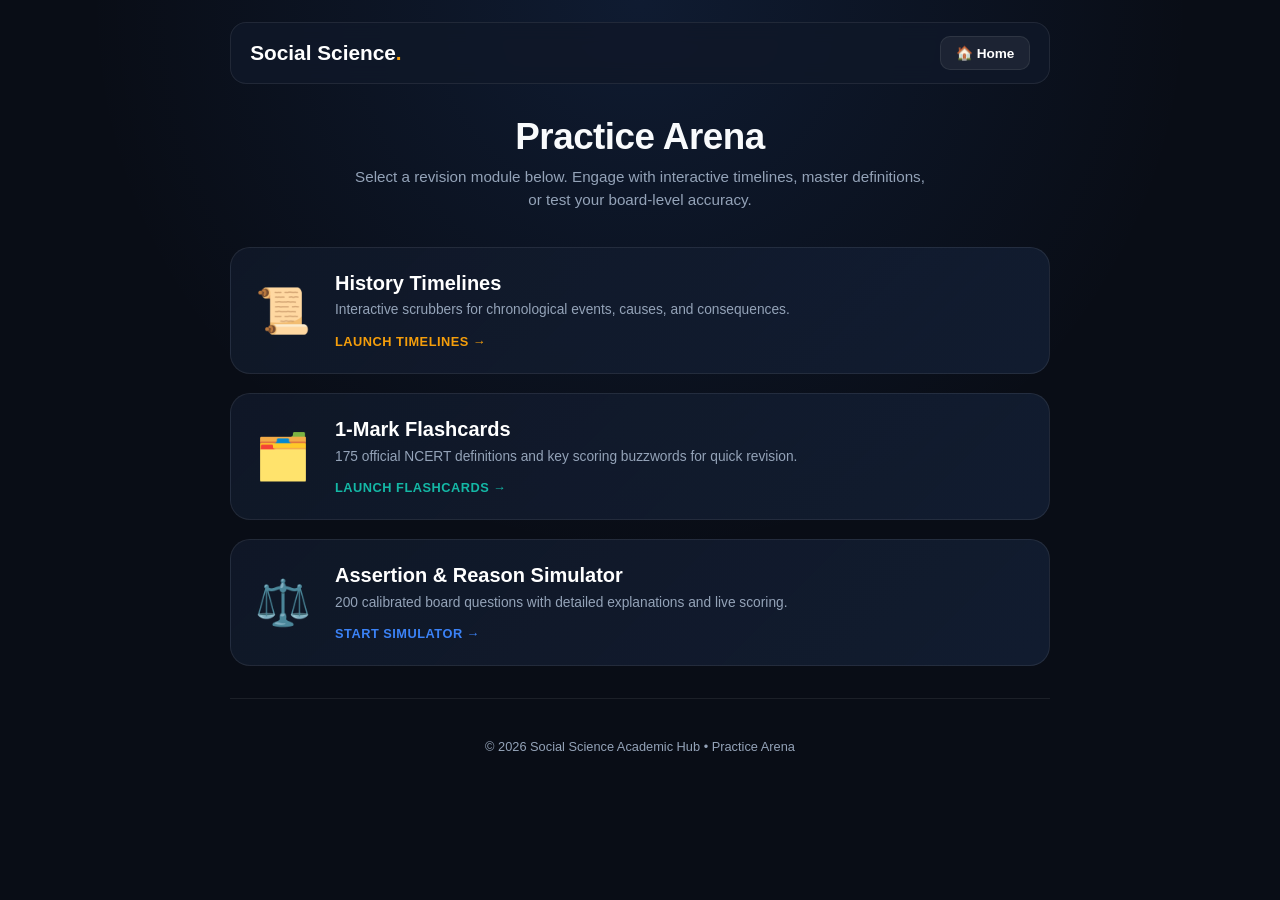
==== commit 42994378: "Update activity.html" ====
--- a/activity.html
+++ b/activity.html
@@ -13,789 +13,114 @@
       --blue: #3b82f6;
       --teal: #14b8a6;
       --emerald: #10b981;
-      --crimson: #ef4444;
       --text: #f8fafc;
       --muted: #94a3b8;
     }
-    * { box-sizing: border-box; margin: 0; padding: 0; user-select: none; }
+    * { box-sizing: border-box; margin: 0; padding: 0; scroll-behavior: smooth; }
     body {
       background: var(--bg) radial-gradient(circle at 50% 0%, rgba(59,130,246,0.12), transparent 50%);
       color: var(--text);
       font-family: -apple-system, BlinkMacSystemFont, "Segoe UI", Roboto, sans-serif;
-      padding: 1.2rem;
+      padding: 1.4rem;
       min-height: 100vh;
     }
-    .wrapper { max-width: 780px; margin: 0 auto; }
-    
-    .top-bar { display: flex; justify-content: space-between; align-items: center; padding: 0.5rem 0 1.4rem; }
+    .wrapper { max-width: 820px; margin: 0 auto; position: relative; }
+
+    .top-bar {
+      display: flex; justify-content: space-between; align-items: center;
+      padding: 0.8rem 1.2rem; background: rgba(16, 24, 40, 0.85);
+      border: 1px solid var(--border); border-radius: 16px; margin-bottom: 2rem;
+      backdrop-filter: blur(10px);
+    }
     .brand { font-size: 1.3rem; font-weight: 800; color: #fff; text-decoration: none; }
     .brand span { color: var(--amber); }
-    .home-link {
+    .home-btn {
       background: rgba(255,255,255,0.06); border: 1px solid var(--border);
-      color: #fff; border-radius: 12px; padding: 0.55rem 0.9rem;
-      font-size: 0.85rem; font-weight: 700; text-decoration: none;
+      color: #fff; border-radius: 10px; padding: 0.5rem 0.9rem;
+      font-size: 0.85rem; font-weight: 700; text-decoration: none; transition: 0.2s;
     }
-    .module-nav {
-      display: grid; grid-template-columns: 1fr 1fr 1.3fr; gap: 0.5rem;
-      background: rgba(255,255,255,0.03); border: 1px solid var(--border);
-      padding: 0.4rem; border-radius: 16px; margin-bottom: 1.6rem;
+    .home-btn:hover { background: rgba(59,130,246,0.2); border-color: var(--blue); }
+
+    .hero { text-align: center; margin-bottom: 2.2rem; }
+    .hero-h1 { font-size: 2.3rem; font-weight: 900; margin-bottom: 0.5rem; letter-spacing: -0.5px; }
+    .hero-p { color: var(--muted); font-size: 0.95rem; line-height: 1.5; max-width: 580px; margin: 0 auto; }
+
+    .grid { display: grid; grid-template-columns: 1fr; gap: 1.2rem; margin-bottom: 2rem; }
+
+    .hub-card {
+      background: var(--card-bg); border: 1px solid var(--border);
+      border-radius: 20px; padding: 1.5rem; text-decoration: none; color: inherit;
+      display: flex; align-items: center; gap: 1.5rem;
+      transition: transform 0.2s, border-color 0.2s, box-shadow 0.2s;
     }
-    @media(max-width: 600px) { .module-nav { grid-template-columns: 1fr; } }
-    .mod-tab-btn {
-      padding: 0.75rem 0.5rem; border-radius: 12px; border: none; background: transparent;
-      color: var(--muted); font-size: 0.84rem; font-weight: 800; cursor: pointer; transition: 0.2s;
-      text-align: center; white-space: nowrap;
+    .hub-card:hover {
+      transform: translateY(-3px); border-color: rgba(255, 255, 255, 0.2);
+      box-shadow: 0 10px 25px rgba(0,0,0,0.4);
     }
-    .mod-tab-btn.active { background: var(--blue); color: #fff; box-shadow: 0 4px 14px rgba(59,130,246,0.35); }
-    .module-container { display: none; }
-    .module-container.active { display: block; }
-    .module-card {
-      background: var(--card-bg); border: 1px solid var(--border);
-      border-radius: 24px; padding: 1.8rem 1.4rem; box-shadow: 0 15px 35px rgba(0,0,0,0.4);
+    .card-icon { font-size: 2.8rem; flex-shrink: 0; }
+    .card-content { flex-grow: 1; }
+    .card-h2 { font-size: 1.25rem; font-weight: 800; color: #fff; margin-bottom: 0.35rem; }
+    .card-desc { font-size: 0.86rem; color: var(--muted); line-height: 1.5; margin-bottom: 0.8rem; }
+    .card-cta { font-size: 0.8rem; font-weight: 800; text-transform: uppercase; letter-spacing: 0.5px; }
+
+    footer { text-align: center; color: var(--muted); font-size: 0.8rem; padding: 2.5rem 0 1rem; border-top: 1px solid var(--border); margin-top: 2rem; }
+
+    @media(max-width: 500px) {
+      .hub-card { flex-direction: column; align-items: flex-start; gap: 0.8rem; }
     }
-        .hero-tag { font-size: 0.72rem; font-weight: 800; letter-spacing: 1.5px; text-transform: uppercase; margin-bottom: 0.3rem; }
-    .hero-h1 { font-size: 1.85rem; font-weight: 800; margin-bottom: 0.3rem; letter-spacing: -0.5px; }
-    .hero-p { color: var(--muted); font-size: 0.88rem; line-height: 1.45; margin-bottom: 1.4rem; }
-    .ch-toggle-bar { display: flex; gap: 0.6rem; margin-bottom: 1.4rem; }
-    .ch-btn {
-      flex: 1; padding: 0.75rem 0.6rem; border-radius: 14px; border: 1px solid var(--border);
-      background: rgba(255,255,255,0.04); color: var(--muted); font-size: 0.85rem; font-weight: 700;
-      cursor: pointer; transition: 0.2s; text-align: center;
-    }
-    .ch-btn.active { background: rgba(59,130,246,0.18); border-color: var(--blue); color: #fff; }
-    .timeline-range {
-      width: 100%; height: 8px; border-radius: 5px; background: rgba(255,255,255,0.1);
-      outline: none; -webkit-appearance: none; cursor: pointer; margin: 1.2rem 0 0.8rem;
-    }
-    .timeline-range::-webkit-slider-thumb {
-      -webkit-appearance: none; width: 26px; height: 26px; border-radius: 50%;
-      background: var(--amber); cursor: pointer; box-shadow: 0 0 14px rgba(245,158,11,0.7);
-      border: 3px solid #fff;
-    }
-    .slider-ticks { display: flex; justify-content: space-between; font-size: 0.72rem; color: var(--muted); font-weight: 700; margin-bottom: 1rem; }
-    .timeline-card { background: rgba(255,255,255,0.03); border: 1px solid var(--border); border-radius: 20px; padding: 1.4rem; }
-    .year-header { display: flex; justify-content: space-between; align-items: baseline; border-bottom: 1px solid var(--border); padding-bottom: 0.8rem; margin-bottom: 1rem; }
-    .year-pill { font-size: 2.2rem; font-weight: 900; color: var(--amber); }
-    .event-title { font-size: 1.2rem; font-weight: 800; color: #fff; margin-bottom: 1rem; }
-    .breakdown-list { display: flex; flex-direction: column; gap: 0.8rem; }
-    .breakdown-item { display: flex; flex-direction: column; gap: 0.25rem; font-size: 0.86rem; line-height: 1.5; padding: 0.75rem 0.9rem; border-radius: 12px; background: rgba(255,255,255,0.02); border: 1px solid rgba(255,255,255,0.04); }
-    .b-tag { font-size: 0.68rem; font-weight: 800; letter-spacing: 1px; text-transform: uppercase; }
-    .nav-btn-row { display: flex; gap: 0.8rem; margin-top: 1.4rem; }
-    .nav-btn { flex: 1; padding: 0.85rem; border-radius: 14px; font-size: 0.88rem; font-weight: 700; cursor: pointer; border: 1px solid var(--border); }
-    .btn-prev { background: rgba(255,255,255,0.05); color: #fff; }
-    .btn-next { background: var(--amber); color: #000; border-color: var(--amber); }
-    .filter-scroll { display: flex; gap: 0.5rem; overflow-x: auto; padding-bottom: 0.6rem; margin-bottom: 1.2rem; scrollbar-width: none; }
-    .filter-scroll::-webkit-scrollbar { display: none; }
-    .filter-btn { background: rgba(255,255,255,0.04); border: 1px solid var(--border); border-radius: 999px; padding: 0.45rem 1rem; font-size: 0.78rem; font-weight: 700; color: var(--muted); white-space: nowrap; cursor: pointer; }
-    .filter-btn.active { background: rgba(59,130,246,0.18); border-color: var(--blue); color: #93c5fd; }
-    .progress-wrap { display: flex; justify-content: space-between; align-items: center; margin-bottom: 0.6rem; }
-    .track-bar { width: 100%; height: 6px; background: rgba(255,255,255,0.06); border-radius: 6px; margin-bottom: 1.2rem; overflow: hidden; }
-    .track-fill { height: 100%; width: 0%; background: var(--teal); transition: width 0.3s; }
-        .flashcard-scene { perspective: 1000px; width: 100%; height: 320px; cursor: pointer; margin-bottom: 1.2rem; }
-    .flashcard { width: 100%; height: 100%; position: relative; transform-style: preserve-3d; transition: transform 0.55s cubic-bezier(0.4, 0.2, 0.2, 1); border-radius: 24px; }
-    .flashcard.flipped { transform: rotateY(180deg); }
-    .card-face { position: absolute; width: 100%; height: 100%; backface-visibility: hidden; border-radius: 24px; padding: 1.8rem 1.4rem; display: flex; flex-direction: column; justify-content: space-between; box-shadow: 0 15px 35px rgba(0,0,0,0.45); border: 1px solid var(--border); }
-    .card-front { background: var(--card-bg); text-align: center; justify-content: center; align-items: center; }
-    .card-back { background: linear-gradient(135deg, rgba(20, 32, 54, 0.98) 0%, rgba(13, 20, 36, 0.96) 100%); transform: rotateY(180deg); text-align: left; }
-    .card-ch-badge { font-size: 0.72rem; font-weight: 800; letter-spacing: 1.2px; text-transform: uppercase; color: var(--amber); margin-bottom: 0.6rem; }
-    .card-keyword { font-size: 1.85rem; font-weight: 900; color: #fff; line-height: 1.25; }
-    .def-label { font-size: 0.7rem; font-weight: 800; color: var(--teal); text-transform: uppercase; margin-bottom: 0.4rem; }
-    .def-text { font-size: 1.02rem; line-height: 1.55; color: #f1f5f9; font-weight: 500; }
-    .def-buzz { margin-top: 1rem; padding: 0.65rem 0.9rem; border-radius: 10px; background: rgba(16,185,129,0.12); border: 1px solid rgba(16,185,129,0.25); color: #6ee7b7; font-size: 0.82rem; font-weight: 700; }
-    .controls-grid { display: grid; grid-template-columns: 1fr 1.4fr 1fr; gap: 0.7rem; margin-bottom: 0.8rem; }
-    .btn-action { padding: 0.9rem 0.6rem; border-radius: 14px; font-size: 0.88rem; font-weight: 800; border: 1px solid var(--border); cursor: pointer; text-align: center; }
-    .score-banner { display: flex; justify-content: space-between; align-items: center; background: rgba(255,255,255,0.03); border: 1px solid var(--border); padding: 0.75rem 1.2rem; border-radius: 16px; margin-bottom: 1.2rem; }
-    .stat-item { display: flex; flex-direction: column; }
-    .stat-lbl { font-size: 0.68rem; font-weight: 800; text-transform: uppercase; color: var(--muted); }
-    .stat-val { font-size: 1.15rem; font-weight: 900; color: #fff; }
-    .stmt-box { display: flex; flex-direction: column; gap: 0.75rem; margin-bottom: 1.2rem; }
-    .stmt-row { background: rgba(255,255,255,0.03); border: 1px solid var(--border); padding: 0.9rem 1.1rem; border-radius: 14px; font-size: 0.92rem; line-height: 1.5; }
-    .stmt-tag { font-weight: 900; display: block; margin-bottom: 0.2rem; font-size: 0.8rem; }
-    .opt-grid { display: flex; flex-direction: column; gap: 0.6rem; }
-    .opt-btn { width: 100%; padding: 0.9rem 1rem; border-radius: 14px; background: rgba(255,255,255,0.04); border: 1px solid var(--border); color: #e2e8f0; font-size: 0.86rem; font-weight: 600; text-align: left; cursor: pointer; line-height: 1.4; display: flex; align-items: flex-start; gap: 0.6rem; }
-    .opt-btn:hover { background: rgba(255,255,255,0.08); border-color: rgba(255,255,255,0.2); }
-    .opt-btn.correct { background: rgba(16,185,129,0.2) !important; border-color: var(--emerald) !important; color: #6ee7b7 !important; }
-    .opt-btn.wrong { background: rgba(239,68,68,0.2) !important; border-color: var(--crimson) !important; color: #fca5a5 !important; }
-    .opt-letter { background: rgba(255,255,255,0.1); padding: 0.15rem 0.5rem; border-radius: 6px; font-weight: 900; font-size: 0.78rem; flex-shrink: 0; color: #fff; }
-    .exp-box { margin-top: 1.2rem; padding: 1.1rem; border-radius: 14px; background: rgba(59,130,246,0.1); border: 1px solid rgba(59,130,246,0.3); font-size: 0.88rem; line-height: 1.5; color: #bfdbfe; display: none; }
-    .next-q-btn { width: 100%; padding: 0.95rem; border-radius: 14px; font-size: 0.92rem; font-weight: 800; background: var(--amber); color: #000; border: none; cursor: pointer; display: none; margin-top: 1rem; }
-    footer { text-align: center; color: var(--muted); font-size: 0.8rem; padding: 2.5rem 0 1rem; border-top: 1px solid var(--border); margin-top: 2.5rem; }
   </style>
 </head>
 <body>
+
   <div class="wrapper">
     <header class="top-bar">
       <a href="index.html" class="brand">Social Science<span>.</span></a>
-      <a href="index.html" class="home-link"><span>🏛</span> Home</a>
+      <a href="index.html" class="home-btn">🏠 Home</a>
     </header>
-    <div class="module-nav">
-      <button type="button" class="mod-tab-btn active" id="tabBtnTimeline" onclick="setModule('timeline')">📜 History Timelines</button>
-      <button type="button" class="mod-tab-btn" id="tabBtnCards" onclick="setModule('cards')">🗂️ Flashcards</button>
-      <button type="button" class="mod-tab-btn" id="tabBtnAR" onclick="setModule('ar')">⚖️ Assertion and Reasons Practice</button>
-    </div>
-        <main>
-      <!-- MODULE 1 -->
-      <section class="module-container active" id="secTimeline">
-        <div class="module-card">
-          <div class="hero-tag" style="color:var(--amber);">MODULE 1 • CHRONOLOGY</div>
-          <h1 class="hero-h1">History Timelines</h1>
-          <p class="hero-p">Scrub through cause-and-effect milestones for the two compulsory CBSE History chapters.</p>
-          <div class="ch-toggle-bar">
-            <button type="button" class="ch-btn active" id="btnCh1" onclick="switchChapter(1)">Ch 1: Europe</button>
-            <button type="button" class="ch-btn" id="btnCh2" onclick="switchChapter(2)">Ch 2: India</button>
+
+    <main>
+      <div class="hero">
+        <h1 class="hero-h1">Practice Arena</h1>
+        <p class="hero-p">Select a revision module below. Engage with interactive timelines, master definitions, or test your board-level accuracy.</p>
+      </div>
+
+      <div class="grid">
+        <!-- Link to Timeline File -->
+        <a href="timeline.html" class="hub-card">
+          <div class="card-icon">📜</div>
+          <div class="card-content">
+            <h2 class="card-h2">History Timelines</h2>
+            <p class="card-desc">Interactive scrubbers for chronological events, causes, and consequences.</p>
+            <div class="card-cta" style="color:var(--amber);">Launch Timelines →</div>
           </div>
-          <div class="slider-container">
-            <input type="range" min="0" max="8" value="0" class="timeline-range" id="timeSlider" oninput="showStep(parseInt(this.value))">
-            <div class="slider-ticks" id="ticksContainer"></div>
+        </a>
+
+        <!-- Link to Flashcards File -->
+        <a href="flashcards.html" class="hub-card">
+          <div class="card-icon">🗂️</div>
+          <div class="card-content">
+            <h2 class="card-h2">1-Mark Flashcards</h2>
+            <p class="card-desc">175 official NCERT definitions and key scoring buzzwords for quick revision.</p>
+            <div class="card-cta" style="color:var(--teal);">Launch Flashcards →</div>
           </div>
-          <div class="timeline-card">
-            <div class="year-header">
-              <span class="year-pill" id="displayYear">1789</span>
-              <span style="font-size:0.78rem; font-weight:800; color:var(--teal);" id="displayStep">MILESTONE 1 / 9</span>
-            </div>
-            <div class="event-title" id="displayTitle">The French Revolution</div>
-            <div class="breakdown-list">
-              <div class="breakdown-item">
-                <span class="b-tag" style="color:#f87171;">⚡ Cause / Background</span>
-                <span id="displayCause" style="color:#fca5a5;">Autocratic Bourbon monarchy and feudal estate privileges.</span>
-              </div>
-              <div class="breakdown-item">
-                <span class="b-tag" style="color:#93c5fd;">📌 Core Event & Action</span>
-                <span id="displayAction" style="color:#bfdbfe;">Sovereignty transferred to French citizens; ideas of la patrie and le citoyen created a collective identity.</span>
-              </div>
-              <div class="breakdown-item">
-                <span class="b-tag" style="color:#6ee7b7;">🎯 CBSE Exam Takeaway</span>
-                <span id="displayTakeaway" style="color:#6ee7b7;">Marks the first clear expression of nationalism in Europe.</span>
-              </div>
-            </div>
-            <div class="nav-btn-row">
-              <button type="button" class="nav-btn btn-prev" onclick="stepChange(-1)">← Previous</button>
-              <button type="button" class="nav-btn btn-next" onclick="stepChange(1)">Next Milestone →</button>
-            </div>
+        </a>
+
+        <!-- Link to Assertion & Reason File -->
+        <a href="ar.html" class="hub-card">
+          <div class="card-icon">⚖️</div>
+          <div class="card-content">
+            <h2 class="card-h2">Assertion & Reason Simulator</h2>
+            <p class="card-desc">200 calibrated board questions with detailed explanations and live scoring.</p>
+            <div class="card-cta" style="color:var(--blue);">Start Simulator →</div>
           </div>
-        </div>
-      </section>
+        </a>
+      </div>
+    </main>
 
-      <!-- MODULE 2 -->
-      <section class="module-container" id="secCards">
-        <div class="module-card">
-          <div class="hero-tag" style="color:var(--teal);">MODULE 2 • 1-MARK REVISION</div>
-          <h1 class="hero-h1">Flashcards</h1>
-          <p class="hero-p">Tap any card to flip and reveal the official definition and scoring buzzwords.</p>
-          <div class="filter-scroll">
-            <button type="button" class="filter-btn active" onclick="setFlashSubject('ALL', this)">🎯 All</button>
-            <button type="button" class="filter-btn" onclick="setFlashSubject('History', this)">📜 History</button>
-            <button type="button" class="filter-btn" onclick="setFlashSubject('Geography', this)">🌍 Geography</button>
-            <button type="button" class="filter-btn" onclick="setFlashSubject('Civics', this)">⚖️ Political Science</button>
-            <button type="button" class="filter-btn" onclick="setFlashSubject('Economics', this)">📈 Economics</button>
-          </div>
-          <div class="progress-wrap">
-            <span style="font-size:0.8rem; font-weight:800; color:var(--teal);" id="cardCounter">Card 1 / 175</span>
-            <span style="font-size:0.75rem; color:var(--muted); font-weight:700;" id="activeSubjectBadge">ALL SUBJECTS</span>
-          </div>
-          <div class="track-bar">
-            <div class="track-fill" id="progressFill"></div>
-          </div>
-          <div class="flashcard-scene" onclick="toggleFlip()">
-            <div class="flashcard" id="cardElement">
-              <div class="card-face card-front">
-                <div class="card-ch-badge" id="cardChapter">HISTORY • CH 1</div>
-                <div class="card-keyword" id="cardKeyword">Plebiscite</div>
-                <div style="font-size:0.78rem; color:var(--muted); margin-top:1rem; font-weight:600;">Tap card or press space to flip 🔄</div>
-              </div>
-              <div class="card-face card-back">
-                <div>
-                  <div class="def-label">NCERT Definition (1 Mark)</div>
-                  <div class="def-text" id="cardDefinition">A direct vote by which all the citizens of a region are asked to accept or reject a specific political proposal, marked by a direct vote.</div>
-                </div>
-                <div class="def-buzz" id="cardBuzzword">Key Buzzword: <strong>direct vote</strong></div>
-              </div>
-            </div>
-          </div>
-          <div class="controls-grid">
-            <button type="button" class="btn-action btn-prev" onclick="prevCard()">← Prev</button>
-            <button type="button" class="btn-action btn-next" onclick="toggleFlip()">Flip 🔄</button>
-            <button type="button" class="btn-action" style="background:var(--blue); color:#fff;" onclick="nextCard()">Next →</button>
-          </div>
-          <button type="button" class="filter-btn" style="width:100%; border-radius:12px; padding:0.75rem;" onclick="shuffleFlashDeck()">🎲 Shuffle Deck</button>
-        </div>
-      </section>
-            <!-- MODULE 3 -->
-      <section class="module-container" id="secAR">
-        <div class="module-card">
-          <div class="hero-tag" style="color:var(--amber);">MODULE 3 • EXAM DRILL</div>
-          <h1 class="hero-h1">Assertion and Reasons Practice</h1>
-          <p class="hero-p">200 calibrated board questions with balanced keys, random shuffling, and instant explanations.</p>
-          <div class="filter-scroll">
-            <button type="button" class="filter-btn active" onclick="setARSubject('ALL', this)">🎯 All Syllabus (200)</button>
-            <button type="button" class="filter-btn" onclick="setARSubject('History', this)">📜 History (50)</button>
-            <button type="button" class="filter-btn" onclick="setARSubject('Geography', this)">🌍 Geography (50)</button>
-            <button type="button" class="filter-btn" onclick="setARSubject('Political Science', this)">⚖️ Political Science (50)</button>
-            <button type="button" class="filter-btn" onclick="setARSubject('Economics', this)">📈 Economics (50)</button>
-          </div>
-          <div class="score-banner">
-            <div class="stat-item">
-              <span class="stat-lbl">Question</span>
-              <span class="stat-val" id="arCounter">1 / 50</span>
-            </div>
-            <div class="stat-item">
-              <span class="stat-lbl">Score</span>
-              <span class="stat-val" id="arScore">0</span>
-            </div>
-            <div class="stat-item">
-              <span class="stat-lbl">Accuracy</span>
-              <span class="stat-val" id="arAccuracy">100%</span>
-            </div>
-            <div class="stat-item">
-              <button type="button" class="filter-btn" style="padding:0.4rem 0.8rem; margin:0; background:rgba(239,68,68,0.15); border-color:var(--crimson); color:#fca5a5;" onclick="restartARSession()">🔄 Restart</button>
-            </div>
-          </div>
-          <div class="q-meta" style="display:flex; justify-content:space-between; margin-bottom:1rem;">
-            <span style="font-size:0.72rem; font-weight:800; color:var(--teal); text-transform:uppercase;" id="arSubjectBadge">HISTORY</span>
-            <span style="font-size:0.78rem; font-weight:800; color:var(--amber);" id="arNumBadge">Q. 1</span>
-          </div>
-          <div class="stmt-box">
-            <div class="stmt-row">
-              <span class="stmt-tag" style="color:#60a5fa;">ASSERTION (A):</span>
-              <span id="stmtAssertion">Loading Assertion...</span>
-            </div>
-            <div class="stmt-row">
-              <span class="stmt-tag" style="color:#f59e0b;">REASON (R):</span>
-              <span id="stmtReason">Loading Reason...</span>
-            </div>
-          </div>
-          <div class="opt-grid">
-            <button type="button" class="opt-btn" id="arBtnA" onclick="handleARSelect('A')">
-              <span class="opt-letter">A</span><span>Both (A) and (R) are true and (R) is the correct explanation of (A).</span>
-            </button>
-            <button type="button" class="opt-btn" id="arBtnB" onclick="handleARSelect('B')">
-              <span class="opt-letter">B</span><span>Both (A) and (R) are true, but (R) is NOT the correct explanation of (A).</span>
-            </button>
-            <button type="button" class="opt-btn" id="arBtnC" onclick="handleARSelect('C')">
-              <span class="opt-letter">C</span><span>Assertion (A) is true, but Reason (R) is false.</span>
-            </button>
-            <button type="button" class="opt-btn" id="arBtnD" onclick="handleARSelect('D')">
-              <span class="opt-letter">D</span><span>Assertion (A) is false, but Reason (R) is true.</span>
-            </button>
-          </div>
-          <div class="exp-box" id="arExpBox">
-            <div style="font-weight:800; color:#93c5fd; font-size:0.75rem; text-transform:uppercase; margin-bottom:0.3rem;">📘 NCERT Board Explanation</div>
-            <div id="arExpText">...</div>
-          </div>
-          <button type="button" class="next-q-btn" id="arNextBtn" onclick="nextARQuestion()">Next Question →</button>
-        </div>
-      </section>
-    </main>
     <footer>
-      <p>© 2026 Social Science Academic Hub</p>
+      <p>© 2026 Social Science Academic Hub • Practice Arena</p>
     </footer>
   </div>
-    <script>
-    const TIMELINE_DATA = {
-      1: [
-        { year: "1789", title: "The French Revolution", cause: "Absolute Bourbon monarchy and oppressive feudal estate privileges.", action: "Sovereignty transferred to French citizens; revolutionary measures introduced ideas of la patrie and le citoyen.", takeaway: "Marks the first clear expression of nationalism in Europe." },
-        { year: "1804", title: "The Napoleonic Code", cause: "Need to replace complex feudal structures with uniform administrative machinery.", action: "Abolished birth privileges, established equality before law, and secured the right to property across conquered territories.", takeaway: "Demonstrated administrative simplification alongside political authoritarianism." },
-        { year: "1815", title: "Defeat of Napoleon & Treaty of Vienna", cause: "Napoleon's defeat at Waterloo by allied conservative powers (Britain, Russia, Prussia, Austria).", action: "Hosted by Austrian Chancellor Duke Metternich to restore conservative order and establish buffer states around France.", takeaway: "Set up the conservative restoration suppressing nationalist expressions until 1830." },
-        { year: "1821", title: "Greek War of Independence", cause: "Centuries of Ottoman rule sparked national liberation movement supported by Western European sympathizers.", action: "Nationalists mobilized public opinion; English poet Lord Byron fought and raised funds. Formally recognized in 1832 Treaty of Constantinople.", takeaway: "Showcased the power of Romanticism and cultural pride against imperial rule." },
-        { year: "1830", title: "The July Revolution in France", cause: "Liberal resurgence against restored Bourbon monarch Charles X.", action: "Bourbon kings were overthrown; Louis Philippe was installed as constitutional monarch, sparking an uprising that freed Belgium.", takeaway: "Prompted Metternich's famous quote: 'When France sneezes, the rest of Europe catches cold.'" },
-        { year: "1834", title: "Formation of the Zollverein", cause: "39 German confederation states with distinct currencies and tariff barriers hindered economic growth.", action: "Prussia formed a customs union abolishing internal tariff barriers and reducing currencies from over thirty to two.", takeaway: "Economic nationalism strengthened and paved the way for German unification." },
-        { year: "1848", title: "Frankfurt Parliament (St. Paul's)", cause: "Widespread middle-class liberal revolutions demanding constitutionalism and German unification.", action: "831 elected representatives drafted a constitution for a German nation headed by a constitutional monarchy at Frankfurt.", takeaway: "Friedrich Wilhelm IV rejected the crown, and the parliament was dissolved by aristocrats." },
-        { year: "1861", title: "Proclamation of Unified Italy", cause: "Centuries of political fragmentation driven forward by Cavour's diplomacy and Garibaldi's volunteers.", action: "Following the defeat of Austria and Garibaldi's Expedition of the Thousand, Victor Emmanuel II was proclaimed King of Italy.", takeaway: "Achieved unification through a blend of royal realpolitik, elite diplomacy, and popular volunteer armies." },
-        { year: "1871", title: "Unification of Germany", cause: "Leadership shifted to Prussian militarism and Otto von Bismarck's policy of 'Blood and Iron'.", action: "Prussia fought three victorious wars over seven years against Denmark, Austria, and France. Kaiser William I was proclaimed Emperor at Versailles.", takeaway: "Demonstrated the triumph of Prussian military and state power over constitutional nationalism." }
-      ],
-      2: [
-        { year: "Jan 1915", title: "Mahatma Gandhi Returns to India", cause: "Successful application of Satyagraha against racial discrimination in South Africa.", action: "Arrived in January 1915; organized local satyagrahas in Champaran (1917), Kheda (1918), and Ahmedabad (1918).", takeaway: "Introduced Satyagraha—pure non-violent soul-force—to the Indian anti-colonial struggle." },
-        { year: "1919", title: "Rowlatt Act & Jallianwala Bagh", cause: "Imperial Legislative Council hurriedly authorized detention without trial for up to two years.", action: "Gandhi launched a nationwide hartal on 6 April. On 13 April (Baisakhi), General Dyer opened fire at Jallianwala Bagh, Amritsar.", takeaway: "Rabindranath Tagore renounced his Knighthood; convinced Gandhi to launch Non-Cooperation." },
-        { year: "Dec 1920", title: "Nagpur Session Adopts Non-Cooperation", cause: "Need to unite Hindus and Muslims by joining the Khilafat grievance with the demand for Swaraj.", action: "At the Nagpur session, the Non-Cooperation program was formally ratified, launching boycotts of foreign goods and schools.", takeaway: "Transformed the freedom struggle from an urban debate into a mass nationwide movement." },
-        { year: "Feb 1922", title: "Chauri Chaura Incident & Withdrawal", cause: "Clash between police and a peaceful peasant procession at Chauri Chaura near Gorakhpur, UP.", action: "An enraged crowd burned down the police station, killing 22 policemen. Gandhi immediately called off the movement.", takeaway: "Highlighted Gandhi's strict rule that Satyagrahis must be thoroughly trained in non-violence." },
-        { year: "1928", title: "Boycott of the Simon Commission", cause: "British Statutory Commission had no Indian members to review India's constitutional setup.", action: "Greeted across Indian ports with 'Go Back Simon'. Lala Lajpat Rai was fatally assaulted in a police lathi charge at Lahore.", takeaway: "United diverse political groups against British paternalism, paving the way for radical demands." },
-        { year: "Dec 1929", title: "Lahore Congress & 'Purna Swaraj'", cause: "Young leaders like Jawaharlal Nehru and Subhas Chandra Bose rejected vague 'dominion status' offers.", action: "Presided by Nehru, the session declared Complete Independence (Purna Swaraj) and celebrated 26 January 1930 as Independence Day.", takeaway: "Officially set complete national independence as the sole goal of the freedom struggle." },
-        { year: "Apr 1930", title: "Dandi Salt March & Civil Disobedience", cause: "Viceroy Irwin ignored Gandhi's letter with 11 Demands, including the abolition of the Salt Tax.", action: "Gandhi marched 240 miles from Sabarmati to Dandi with 78 volunteers, manufacturing salt on 6 April to launch Civil Disobedience.", takeaway: "Advanced from non-cooperation to actively breaking colonial laws, mobilizing millions." },
-        { year: "Mar 1931", title: "The Gandhi-Irwin Pact", cause: "Mass arrests of over 100,000 satyagrahis prompted negotiations between Irwin and Gandhi.", action: "Gandhi agreed to suspend Civil Disobedience and attend the Second Round Table Conference in exchange for the release of prisoners.", takeaway: "Gandhi returned disappointed; relaunched the movement in 1932 before it waned in 1934." },
-        { year: "Sep 1932", title: "The Poona Pact", cause: "Dr. B.R. Ambedkar demanded separate electorates for Depressed Classes; Gandhi opposed with a fast unto death.", action: "Ambedkar and Gandhi reached an agreement reserving seats for Depressed Classes in legislatures, voted by general electorates.", takeaway: "Preserved political unity while guaranteeing constitutional representation for Dalits." }
-      ]
-    };
-          const ALL_FLASHCARDS = [
-      { subject: "History", chapter: "Nationalism in Europe", term: "Plebiscite", def: "A direct vote by which all the citizens of a region are asked to accept or reject a specific political proposal, marked by a direct vote.", buzz: "direct vote" },
-      { subject: "History", chapter: "Nationalism in Europe", term: "Utopian", def: "A vision of an ideal society that is so flawless and perfect that it is unlikely to ever actually exist in reality, known as an ideal society.", buzz: "ideal society" },
-      { subject: "History", chapter: "Nationalism in Europe", term: "Absolutist", def: "A monarchical system of government that possesses no constitutional limits on the power it exercises over its subjects, characterized by unrestricted centralized power.", buzz: "unrestricted centralized power" },
-      { subject: "History", chapter: "Nationalism in Europe", term: "Conservatism", def: "A political philosophy that prioritised tradition, established social hierarchies, and customs, preferring gradual development over rapid change.", buzz: "gradual development over rapid change" },
-      { subject: "History", chapter: "Nationalism in Europe", term: "Zollverein", def: "A German customs union established in 1834 that dismantled internal tariff checkpoints and slashed regional currencies from thirty to two, ensuring economic unification.", buzz: "economic unification" },
-      { subject: "History", chapter: "Nationalism in Europe", term: "Elle", def: "The traditional regional unit of measurement used across the German Confederation to measure woven textiles, functioning as a regional textile measurement.", buzz: "regional textile measurement" },
-      { subject: "History", chapter: "Nationalism in Europe", term: "Romanticism", def: "A cultural movement that sought to generate nationalist sentiment by appealing to emotion, intuition, and shared folklore rather than reason and science.", buzz: "emotion, intuition, and shared folklore" },
-      { subject: "History", chapter: "Nationalism in Europe", term: "Allegory", def: "An artistic representation where an abstract political ideal like liberty, freedom, or the nation is personified through a tangible female figure, acting as a symbolic representation.", buzz: "symbolic representation" },
-      { subject: "History", chapter: "Nationalism in Europe", term: "Das Volk", def: "A German cultural term popularised by Johann Gottfried von Herder asserting that authentic national identity resided among the common people.", buzz: "authentic national identity among common people" },
-      { subject: "History", chapter: "Nationalism in Europe", term: "Feminist", def: "The active awareness of women’s rights and societal entitlements grounded in the fundamental belief in the political and economic equality of the genders.", buzz: "equality of the genders" },
-      { subject: "History", chapter: "Nationalism in India", term: "Satyagraha", def: "A method of mass agitation based on the pure power of truth and non-violence, rooted in passive resistance and pure soul-force.", buzz: "pure soul-force" },
-      { subject: "History", chapter: "Nationalism in India", term: "Rowlatt Act", def: "A 1919 colonial law empowering the British administration to suppress political agitation by jailing suspects without trial for two years, enforcing detention without trial.", buzz: "detention without trial" },
-      { subject: "History", chapter: "Nationalism in India", term: "Martial Law", def: "Direct military governance imposed by General Dyer in Punjab following widespread nationalist civil disobedience, replacing civil administration with military rule.", buzz: "military rule" },
-      { subject: "History", chapter: "Nationalism in India", term: "Boycott", def: "A non-violent protest involving the collective refusal to associate with, buy from, or participate in colonial activities, seen in the rejection of foreign goods.", buzz: "rejection of foreign goods" },
-      { subject: "History", chapter: "Nationalism in India", term: "Begar", def: "An exploitative feudal practice where rural labourers were forced to perform manual labour for landlords without compensation, defined as unpaid forced labour.", buzz: "unpaid forced labour" },
-      { subject: "History", chapter: "Nationalism in India", term: "Inland Emigration Act of 1859", def: "A colonial statute that prevented plantation labourers from leaving Assam tea estates without official clearance, restricting freedom of movement.", buzz: "restricting freedom of movement" },
-      { subject: "History", chapter: "Nationalism in India", term: "Purna Swaraj", def: "A resolution adopted at the 1929 Lahore Congress Session under Jawaharlal Nehru that formalized the goal of the nationalist struggle as complete independence.", buzz: "complete independence" },
-      { subject: "History", chapter: "Nationalism in India", term: "Harijan", def: "A compassionate term meaning \"children of God\" adopted by Mahatma Gandhi to restore the dignity of communities formerly degraded as untouchables.", buzz: "children of God" },
-      { subject: "History", chapter: "Nationalism in India", term: "Civil Disobedience", def: "A mass protest strategy that moved beyond non-cooperation to systematically break discriminatory British statutes, distinguished by the deliberate violation of colonial laws.", buzz: "deliberate violation of colonial laws" },
-      { subject: "History", chapter: "Nationalism in India", term: "Khilafat Movement", def: "A pan-Islamic agitation launched by the Ali brothers to defend the temporal powers of the Ottoman Caliph, rallying support around the spiritual head of the Islamic world.", buzz: "defend the Ottoman Caliph" },
-      { subject: "History", chapter: "Making of a Global World", term: "Silk Routes", def: "Dynamic pre-modern overland and maritime networks that connected Asia with Europe and North Africa, facilitating pre-modern trade and cultural exchange.", buzz: "pre-modern trade and cultural exchange" },
-      { subject: "History", chapter: "Making of a Global World", term: "Rinderpest", def: "A cattle plague introduced to Africa in the late 1880s that killed ninety percent of livestock and forced local Africans into the colonial labour market, acting as a devastating cattle plague.", buzz: "devastating cattle plague" },
-      { subject: "History", chapter: "Making of a Global World", term: "Indentured Labour", def: "A bonded worker bound by a fixed-term contract to work for an employer in an overseas colony to pay off passage debt, categorized as contractual bonded labour.", buzz: "contractual bonded labour" },
-      { subject: "History", chapter: "Making of a Global World", term: "Corn Laws", def: "British import tariffs enacted to protect domestic aristocratic agricultural revenues from inexpensive foreign grain, whose repeal marked the emergence of free trade in food.", buzz: "emergence of free trade in food" },
-      { subject: "History", chapter: "Making of a Global World", term: "Canal Colonies", def: "Newly irrigated agricultural tracts in western Punjab settled by peasants brought in by the British to cultivate export wheat, organized as irrigated agricultural settlements.", buzz: "irrigated agricultural settlements" },
-      { subject: "History", chapter: "Making of a Global World", term: "Great Depression", def: "A worldwide financial and industrial collapse beginning around 1929 that led to widespread unemployment and trade destruction, known as an unprecedented global economic collapse.", buzz: "unprecedented global economic collapse" },
-      { subject: "History", chapter: "Making of a Global World", term: "Bretton Woods Twins", def: "The International Monetary Fund (IMF) and the World Bank created in 1944 to restore post-war financial stability, operating as post-war international lending institutions.", buzz: "post-war international lending institutions" },
-      { subject: "History", chapter: "Making of a Global World", term: "Tariff", def: "A fiscal tax imposed by a sovereign government on imported merchandise at the point of entry, functioning as a customs import duty.", buzz: "customs import duty" },
-      { subject: "History", chapter: "Making of a Global World", term: "Floating Exchange Rates", def: "An international currency framework where values fluctuate freely based on international market demand and supply rather than gold, governed by flexible exchange rates.", buzz: "flexible exchange rates" },
-      { subject: "History", chapter: "Making of a Global World", term: "G-77", def: "An international coalition formed by developing nations to secure equitable resource prices and development through a New International Economic Order, acting as a developing nations' collective.", buzz: "developing nations' collective" },
-      { subject: "History", chapter: "Print Culture", term: "Calligraphy", def: "The traditional, delicate craft of producing stylized and artistic handwriting with brushes or pens, defined as stylized decorative handwriting.", buzz: "stylized decorative handwriting" },
-      { subject: "History", chapter: "Print Culture", term: "Vellum", def: "A luxury writing surface manufactured from the specially treated skin of animals used exclusively for high-end manuscripts, recognized as animal skin parchment.", buzz: "animal skin parchment" },
-      { subject: "History", chapter: "Print Culture", term: "Platen", def: "A smooth wooden or metal board in a manual letterpress that presses the paper down against inked movable type, serving as an impression board.", buzz: "impression board" },
-      { subject: "History", chapter: "Print Culture", term: "Galley", def: "A grooved metal tray used by traditional typesetters to organize assembled lines of movable lead type before layout printing, termed a metal type-tray.", buzz: "metal type-tray" },
-      { subject: "History", chapter: "Print Culture", term: "Ballad", def: "A historical narrative poem or folksong recounted orally by itinerant street performers, functioning as a traditional folk song.", buzz: "traditional folk song" },
-      { subject: "History", chapter: "Print Culture", term: "Taverns", def: "Public drinking places where ordinary working people gathered to drink, socialize, and debate topical political news, serving as popular social meeting places.", buzz: "popular social meeting places" },
-      { subject: "History", chapter: "Print Culture", term: "Inquisition", def: "A historical Roman Catholic judicial tribunal established to hunt down, try, and punish religious dissidents, functioning as a heresy suppression tribunal.", buzz: "heresy suppression tribunal" },
-      { subject: "History", chapter: "Print Culture", term: "Heretical", def: "Theological positions that challenged the established doctrines and ecclesiastical authority of the Catholic Church, condemned as anti-orthodox beliefs.", buzz: "anti-orthodox beliefs" },
-      { subject: "History", chapter: "Print Culture", term: "Chapbooks", def: "Inexpensive, pocket-sized paper booklets sold by itinerant street peddlers in England for a single penny, known as penny pocketbooks.", buzz: "penny pocketbooks" },
-      { subject: "History", chapter: "Print Culture", term: "Vernacular Press Act", def: "An 1878 repressive statute modeled on the Irish Press Laws that empowered the British colonial regime to seize printing presses that published anti-government reports, enforcing colonial press censorship.", buzz: "colonial press censorship" },
-                  { subject: "Geography", chapter: "Resources and Development", term: "Resource", def: "Everything in our environment that is technologically accessible, economically viable, and culturally acceptable to fulfill human needs, functioning as an environmentally satisfying utility.", buzz: "environmentally satisfying utility" },
-      { subject: "Geography", chapter: "Resources and Development", term: "Sustainable Development", def: "Economic growth that meets present societal needs without depleting the natural environment or compromising the survival of future generations, ensuring conservation-oriented growth.", buzz: "conservation-oriented growth" },
-      { subject: "Geography", chapter: "Resources and Development", term: "Agenda 21", def: "A multilateral declaration ratified at the 1992 Rio Earth Summit to combat environmental destruction, poverty, and disease through local cooperative governance, pursuing global sustainable development.", buzz: "global sustainable development" },
-      { subject: "Geography", chapter: "Resources and Development", term: "Net Sown Area", def: "The physical land area sown with agricultural crops and harvested at least once within an accounting farming year, serving as primary cropped land.", buzz: "primary cropped land" },
-      { subject: "Geography", chapter: "Resources and Development", term: "Gross Cropped Area", def: "The cumulative land area sown once plus the area sown more than once in an agricultural year, representing cumulative cropped acreage.", buzz: "cumulative cropped acreage" },
-      { subject: "Geography", chapter: "Resources and Development", term: "Badland", def: "Land cut up by deep gullies and severe runoff that is unfit for farming, classified as uncultivable eroded land.", buzz: "uncultivable eroded land" },
-      { subject: "Geography", chapter: "Resources and Development", term: "Ravines", def: "Deep badland gullies carved by intense runoff, which are common in the Chambal river basin.", buzz: "Chambal badland gullies" },
-      { subject: "Geography", chapter: "Resources and Development", term: "Sheet Erosion", def: "The loss of topsoil over wide areas caused by rain runoff flowing like a continuous sheet across flat fields, termed topsoil sheet wash.", buzz: "topsoil sheet wash" },
-      { subject: "Geography", chapter: "Resources and Development", term: "Shelter Belts", def: "Rows of trees planted along field edges to break wind speed and stabilize surrounding sand dunes, acting as wind-breaking tree lines.", buzz: "wind-breaking tree lines" },
-      { subject: "Geography", chapter: "Resources and Development", term: "Strip Cropping", def: "Leaving strips of grass between agricultural crops to slow down water and wind erosion, providing soil erosion control.", buzz: "soil erosion control" },
-      { subject: "Geography", chapter: "Forest and Wildlife", term: "Biodiversity", def: "The variety of flora and fauna linked together in an ecosystem through interdependent relationships, termed biological diversity.", buzz: "biological diversity" },
-      { subject: "Geography", chapter: "Forest and Wildlife", term: "Flora", def: "The total collection of plant species and natural vegetation native to a specific geographical area, classified as the plant kingdom.", buzz: "plant kingdom" },
-      { subject: "Geography", chapter: "Forest and Wildlife", term: "Fauna", def: "The animal species that inhabit a specific natural habitat or geographic region, classified as the animal kingdom.", buzz: "animal kingdom" },
-      { subject: "Geography", chapter: "Forest and Wildlife", term: "Reserved Forests", def: "Forest tracts deemed most critical for conservation, where commercial timber cutting and grazing are banned, categorized as permanently protected forest tracts.", buzz: "permanently protected forest tracts" },
-      { subject: "Geography", chapter: "Forest and Wildlife", term: "Protected Forests", def: "Forest lands managed by the state where local communities may graze livestock and gather wood without causing more damage, holding depletion-safeguarded forest status.", buzz: "depletion-safeguarded forest status" },
-      { subject: "Geography", chapter: "Forest and Wildlife", term: "Unclassed Forests", def: "Forests and wastelands managed by both state authorities and local tribal communities, designated as unclassified community woodlands.", buzz: "unclassified community woodlands" },
-      { subject: "Geography", chapter: "Forest and Wildlife", term: "Joint Forest Management (JFM)", def: "A conservation program that partners local village committees with state forest departments to restore damaged forests, based on participatory forest conservation.", buzz: "participatory forest conservation" },
-      { subject: "Geography", chapter: "Forest and Wildlife", term: "Sacred Groves", def: "Patches of virgin forest preserved intact by indigenous communities because of traditional religious reverence, functioning as virgin religious forest sanctuaries.", buzz: "virgin religious forest sanctuaries" },
-      { subject: "Geography", chapter: "Water Resources", term: "Water Scarcity", def: "An acute shortage of fresh water caused by over-exploitation, rising demand, and uneven access, defined as acute freshwater deficiency.", buzz: "acute freshwater deficiency" },
-      { subject: "Geography", chapter: "Water Resources", term: "Multipurpose Project", def: "Large dam systems designed to manage flood control, irrigation, hydro-power, and inland waterways at the same time, celebrated as the temples of modern India.", buzz: "temples of modern India" },
-      { subject: "Geography", chapter: "Water Resources", term: "Rainwater Harvesting", def: "Capturing, storing, and recharging surface runoff and rainwater to replenish ground aquifers, categorized as a water conservation technique.", buzz: "water conservation technique" },
-      { subject: "Geography", chapter: "Water Resources", term: "Rooftop Rainwater Harvesting", def: "Collecting rain from sloped house roofs using PVC pipes and directing it to underground sumps for later use, functioning as domestic water catchment.", buzz: "domestic water catchment" },
-      { subject: "Geography", chapter: "Water Resources", term: "Guls / Kuls", def: "Traditional hillside diversion channels built in the Western Himalayas to direct glacier and stream runoff to terraced farms, serving as traditional mountain irrigation channels.", buzz: "traditional mountain irrigation channels" },
-      { subject: "Geography", chapter: "Water Resources", term: "Inundation Canals", def: "River canals built without dams to channel excess floodwaters directly into farm fields during the monsoon, acting as flood-diversion waterways.", buzz: "flood-diversion waterways" },
-      { subject: "Geography", chapter: "Water Resources", term: "Khadins and Johads", def: "Rain-fed earthen embankments constructed across slopes in arid Rajasthan to collect water and moisten farm soils, functioning as traditional water-harvesting bunds.", buzz: "traditional water-harvesting bunds" },
-      { subject: "Geography", chapter: "Water Resources", term: "Bamboo Drip Irrigation", def: "A 200-year-old tribal practice in Meghalaya using bamboo pipes to divert natural spring water directly to plant roots, categorized as bamboo-pipe micro-irrigation.", buzz: "bamboo-pipe micro-irrigation" },
-      { subject: "Geography", chapter: "Agriculture", term: "Primitive Subsistence Farming", def: "Small-scale farming on clearing plots using basic tools like hoes, daos, and digging sticks, relying exclusively on monsoon and natural soil fertility.", buzz: "basic tools and monsoon reliance" },
-      { subject: "Geography", chapter: "Agriculture", term: "Jhumming", def: "Slash-and-burn shifting agriculture in north-eastern India, where farmers clear plots, burn vegetation, and relocate when soil fertility falls, classified as slash-and-burn shifting farming.", buzz: "slash-and-burn shifting farming" },
-      { subject: "Geography", chapter: "Agriculture", term: "Intensive Subsistence Farming", def: "High-labour agriculture practiced in crowded regions using irrigation and chemical inputs to maximize output from small plots, aimed at maximizing crop yield.", buzz: "maximizing crop yield" },
-      { subject: "Geography", chapter: "Agriculture", term: "Commercial Farming", def: "Growing crops primarily for market sale using modern inputs like HYV seeds, fertilizers, and machinery to generate a commercial profit.", buzz: "commercial profit" },
-      { subject: "Geography", chapter: "Agriculture", term: "Plantation", def: "A commercial farming system where a single cash crop is grown over wide estates using heavy capital and migrant labour, acting as an interface of agriculture and industry.", buzz: "interface of agriculture and industry" },
-      { subject: "Geography", chapter: "Agriculture", term: "Kharif Season", def: "The monsoon cropping cycle sown in June–July with the onset of the seasonal rains and harvested in September–October, distinguished as the monsoon cropping period.", buzz: "monsoon cropping period" },
-      { subject: "Geography", chapter: "Agriculture", term: "Rabi Season", def: "The winter cropping cycle sown from October to December and harvested from April to June, sustained by western temperate cyclonic rains.", buzz: "western temperate cyclonic rains" },
-      { subject: "Geography", chapter: "Agriculture", term: "Zaid Season", def: "A brief summer cropping window between the Rabi harvest and Kharif sowing, known for summer fruit and vegetable cultivation.", buzz: "summer fruit and vegetable cultivation" },
-      { subject: "Geography", chapter: "Agriculture", term: "Leguminous Crops", def: "Pulse crops whose root nodules host bacteria that fix atmospheric nitrogen to restore natural soil fertility, operating as natural nitrogen-fixing crops.", buzz: "natural nitrogen-fixing crops" },
-      { subject: "Geography", chapter: "Agriculture", term: "Sericulture", def: "The intensive commercial rearing of silkworms on fresh mulberry foliage to harvest natural silk filament, defined as commercial silkworm farming.", buzz: "commercial silkworm farming" },
-      { subject: "Geography", chapter: "Minerals & Energy", term: "Mineral", def: "A naturally occurring, homogenous substance that has a definite chemical composition and atomic structure, identified as a definable natural compound.", buzz: "definable natural compound" },
-      { subject: "Geography", chapter: "Minerals & Energy", term: "Ore", def: "A natural mineral accumulation containing enough metal concentration to make commercial extraction worthwhile, defined as a commercially viable mineral accumulation.", buzz: "commercially viable mineral accumulation" },
-      { subject: "Geography", chapter: "Minerals & Energy", term: "Veins and Lodes", def: "Mineral deposits formed when molten or gaseous minerals solidify inside rock fractures; smaller cracks are veins, while larger formations are mineralized rock lodes.", buzz: "mineralized rock lodes" },
-      { subject: "Geography", chapter: "Minerals & Energy", term: "Placer Deposits", def: "Alluvial mineral concentrations deposited in valley-floor sands by rivers that contain non-reactive metals like gold and platinum, recognized as alluvial valley deposits.", buzz: "alluvial valley deposits" },
-            { subject: "Geography", chapter: "Minerals & Energy", term: "Rat-Hole Mining", def: "Dangerous coal mining through narrow, family-dug tunnels in Meghalaya, banned by the National Green Tribunal as illegal tribal tunnel mining.", buzz: "illegal tribal tunnel mining" },
-      { subject: "Geography", chapter: "Minerals & Energy", term: "Magnetite", def: "The highest grade of iron ore with up to 70 percent iron content and strong magnetic properties, prized for electrical industry applications.", buzz: "70 percent iron content" },
-      { subject: "Geography", chapter: "Minerals & Energy", term: "Hematite", def: "The most widely used industrial iron ore in terms of volume consumed, possessing an iron content of 50 to 60 percent.", buzz: "50 to 60 percent iron content" },
-      { subject: "Geography", chapter: "Minerals & Energy", term: "Biogas", def: "A clean, high-efficiency gas produced by the anaerobic breakdown of cattle dung and organic waste, yielding clean rural energy and manure.", buzz: "clean rural energy and manure" },
-      { subject: "Geography", chapter: "Minerals & Energy", term: "Geothermal Energy", def: "Electricity generated from steam produced when underground water is heated by magma deep within the Earth, categorized as subterranean geothermal power.", buzz: "subterranean geothermal power" },
-      { subject: "Geography", chapter: "Minerals & Energy", term: "Nodal Industry", def: "A core industry like petroleum refining whose diverse chemical by-products feed synthetic fibre, fertilizer, and plastic plants, acting as an industrial hub anchor.", buzz: "industrial hub anchor" },
-      { subject: "Geography", chapter: "Manufacturing Industries", term: "Manufacturing", def: "The processing of raw materials into more valuable finished goods in large quantities, forming the core of the secondary economic sector.", buzz: "core of the secondary economic sector" },
-      { subject: "Geography", chapter: "Manufacturing Industries", term: "Agglomeration Economies", def: "The cost savings and efficiencies that industrial units gain by clustering near urban centres to share common services, creating an urban industrial cluster.", buzz: "urban industrial cluster" },
-      { subject: "Geography", chapter: "Manufacturing Industries", term: "Basic (Key) Industries", def: "Heavy industrial plants that supply their manufactured goods as raw materials to other factories, functioning as industrial machinery suppliers.", buzz: "industrial machinery suppliers" },
-      { subject: "Geography", chapter: "Manufacturing Industries", term: "Consumer Industries", def: "Manufacturing factories that produce finished commodities for direct use by everyday buyers, categorized as direct consumer product manufacturers.", buzz: "direct consumer product manufacturers" },
-      { subject: "Geography", chapter: "Manufacturing Industries", term: "Small-Scale Industry", def: "A manufacturing enterprise defined by a maximum capital investment limit on its plant assets of rupees one crore.", buzz: "one crore investment limit" },
-      { subject: "Geography", chapter: "Manufacturing Industries", term: "Smelting", def: "The metallurgical process of melting raw ore in a high-temperature blast furnace to separate pure base metal from waste impurities, defined as thermal metallurgical extraction.", buzz: "thermal metallurgical extraction" },
-      { subject: "Geography", chapter: "Manufacturing Industries", term: "Thermal Pollution", def: "Environmental harm caused when factories and power plants discharge boiling water into rivers before cooling, categorized as hot water ecological shock.", buzz: "hot water ecological shock" },
-      { subject: "Geography", chapter: "Manufacturing Industries", term: "Effluent Treatment", def: "The three-stage process of mechanical, biological, and chemical purification of factory wastewater before release, known as industrial wastewater purification.", buzz: "industrial wastewater purification" },
-      { subject: "Civics", chapter: "Power Sharing", term: "Majoritarianism", def: "The belief that a majority community has the right to run a country however it sees fit, ignoring the needs of the minority, defined as majority rule domination.", buzz: "majority rule domination" },
-      { subject: "Civics", chapter: "Power Sharing", term: "Community Government", def: "An elected body in Belgium chosen by members of a single language group that handles matters related to cultural, educational, and language issues.", buzz: "single language group government" },
-      { subject: "Civics", chapter: "Power Sharing", term: "Prudential Reason", def: "A justification for power sharing based on practical calculations that it lowers the risk of violent social conflicts, rooted in practical conflict reduction.", buzz: "practical conflict reduction" },
-      { subject: "Civics", chapter: "Power Sharing", term: "Moral Reason", def: "A justification asserting that power sharing is essential because it embodies the fundamental spirit of democracy, upholding democratic intrinsic value.", buzz: "democratic intrinsic value" },
-      { subject: "Civics", chapter: "Power Sharing", term: "Coalition Government", def: "An alliance administration formed by two or more political parties when no single party secures a majority in parliament, categorized as a multi-party alliance government.", buzz: "multi-party alliance government" },
-      { subject: "Civics", chapter: "Power Sharing", term: "Civil War", def: "A violent internal conflict between opposing groups within a nation that becomes so intense it looks like an active war, designated as an internal armed conflict.", buzz: "internal armed conflict" },
-      { subject: "Civics", chapter: "Power Sharing", term: "Checks and Balances", def: "A horizontal system of power sharing where the legislature, executive, and judiciary hold independent powers while keeping watch over one another, ensuring horizontal separation of powers.", buzz: "horizontal separation of powers" },
-      { subject: "Civics", chapter: "Power Sharing", term: "Federal Division of Power", def: "A vertical system where constitutional authority is shared between a national government and regional state administrations, classified as vertical power sharing.", buzz: "vertical power sharing" },
-      { subject: "Civics", chapter: "Federalism", term: "Federalism", def: "A system of government where constitutional power is divided between a central authority and various regional political units, characterized by two-tiered governance.", buzz: "two-tiered governance" },
-      { subject: "Civics", chapter: "Federalism", term: "Coming Together Federation", def: "A federation where independent sovereign states choose to join together to increase their security while maintaining their identity, forming an independent pooling federation.", buzz: "independent pooling federation" },
-      { subject: "Civics", chapter: "Federalism", term: "Holding Together Federation", def: "A federation where a large country divides power between its central government and constituent states, recognized as a centrally divided federation.", buzz: "centrally divided federation" },
-      { subject: "Civics", chapter: "Federalism", term: "Union List", def: "Subjects of national importance like defence and foreign affairs that fall exclusively under central parliament control, comprising central legislative subjects.", buzz: "central legislative subjects" },
-      { subject: "Civics", chapter: "Federalism", term: "State List", def: "Matters of regional interest like police, trade, and agriculture that fall exclusively under state legislature control, comprising state legislative subjects.", buzz: "state legislative subjects" },
-      { subject: "Civics", chapter: "Federalism", term: "Concurrent List", def: "Matters of common concern like education and marriage where both central and state bodies can legislate, with central law winning in conflicts, categorized as shared legislative subjects.", buzz: "shared legislative subjects" },
-      { subject: "Civics", chapter: "Federalism", term: "Residuary Subjects", def: "Matters like computer software that do not appear in any of the three constitutional lists, assigned exclusively to central parliament jurisdiction.", buzz: "central parliament jurisdiction" },
-      { subject: "Civics", chapter: "Federalism", term: "Decentralisation", def: "The transfer of governmental power and resources away from central and state levels down to local bodies, defined as local authority devolution.", buzz: "local authority devolution" },
-      { subject: "Civics", chapter: "Federalism", term: "Scheduled Languages", def: "The 22 regional and national languages recognized in the Eighth Schedule of the Indian Constitution, designated as constitutionally recognized languages.", buzz: "constitutionally recognized languages" },
-      { subject: "Civics", chapter: "Gender, Religion & Caste", term: "Sexual Division of Labour", def: "A social pattern where women are expected to do unpaid domestic chores while men handle public, income-earning jobs, governed by gender-based domestic segregation.", buzz: "gender-based domestic segregation" },
-      { subject: "Civics", chapter: "Gender, Religion & Caste", term: "Feminist", def: "An individual who believes in and campaigns for equal rights, opportunities, and entitlements for women and men, defined as an advocate for gender equality.", buzz: "advocate for gender equality" },
-      { subject: "Civics", chapter: "Gender, Religion & Caste", term: "Patriarchy", def: "A social structure that gives men authority and control over women, resulting in the subordination of women, known as male-dominated social rule.", buzz: "male-dominated social rule" },
-      { subject: "Civics", chapter: "Gender, Religion & Caste", term: "Secular State", def: "A constitutional system that has no official religion and treats all religious communities equally, upholding constitutional religious neutrality.", buzz: "constitutional religious neutrality" },
-      { subject: "Civics", chapter: "Gender, Religion & Caste", term: "Communalism", def: "A political ideology based on the belief that religion is the main basis of social identity, often setting religious groups against each other, characterized by religion-based political hostility.", buzz: "religion-based political hostility" },
-      { subject: "Civics", chapter: "Gender, Religion & Caste", term: "Caste Hierarchy", def: "A social ladder where groups are ranked from top to bottom based on traditional ideas of ritual purity and birth, termed ritual hereditary stratification.", buzz: "ritual hereditary stratification" },
-      { subject: "Civics", chapter: "Gender, Religion & Caste", term: "Urbanisation", def: "The large-scale movement of populations away from rural farming communities into modern urban centres, defined as rural-to-urban migration.", buzz: "rural-to-urban migration" },
-      { subject: "Civics", chapter: "Gender, Religion & Caste", term: "Occupational Mobility", def: "The shift away from ancestral, caste-based jobs toward new professions, characterized by hereditary vocation shifts.", buzz: "hereditary vocation shifts" },
-      { subject: "Civics", chapter: "Political Parties", term: "Political Party", def: "An organized group of citizens that fields candidates in elections to win and exercise governmental authority, seeking to control governmental power.", buzz: "control governmental power" },
-                  { subject: "Civics", chapter: "Political Parties", term: "Partisan", def: "An individual strongly committed to a single political party or faction who tends to take a one-sided view of issues, displaying rigid party allegiance.", buzz: "rigid party allegiance" },
-      { subject: "Civics", chapter: "Political Parties", term: "Ruling Party", def: "The political party or alliance that wins an electoral majority and forms the government, holding executive administrative authority.", buzz: "executive administrative authority" },
-      { subject: "Civics", chapter: "Political Parties", term: "Opposition", def: "Non-governing parties in parliament that question policies, debate laws, and voice different viewpoints, acting as an institutional accountability watchdog.", buzz: "institutional accountability watchdog" },
-      { subject: "Civics", chapter: "Political Parties", term: "Defection", def: "An elected representative leaving the party on whose ticket they were elected to join a rival party for office or money, banned as unprincipled party switching.", buzz: "unprincipled party switching" },
-      { subject: "Civics", chapter: "Political Parties", term: "Affidavit", def: "A formal signed legal document detailing an election candidate's assets, debts, and criminal records under oath, serving as a sworn legal disclosure.", buzz: "sworn legal disclosure" },
-      { subject: "Civics", chapter: "Political Parties", term: "National Party", def: "A party recognized across four or more states that secures at least 6 percent of national votes and four Lok Sabha seats, holding multi-state electoral recognition.", buzz: "multi-state electoral recognition" },
-      { subject: "Civics", chapter: "Political Parties", term: "State (Regional) Party", def: "A party that secures at least 6 percent of the total votes in a state assembly election and wins at least two seats, holding state-level electoral recognition.", buzz: "state-level electoral recognition" },
-      { subject: "Civics", chapter: "Outcomes of Democracy", term: "Accountable Government", def: "A democratic government that is answerable to its citizens for its actions through regular elections and open institutions, upholding governmental answerability.", buzz: "governmental answerability" },
-      { subject: "Civics", chapter: "Outcomes of Democracy", term: "Responsive Government", def: "A government that pays attention to public opinion, civic demands, and citizen grievances, categorized as a citizen-attentive administration.", buzz: "citizen-attentive administration" },
-      { subject: "Civics", chapter: "Outcomes of Democracy", term: "Legitimate Government", def: "An administration established through constitutional elections that represents the sovereign will of the people, recognized as the people's authorized rule.", buzz: "people's authorized rule" },
-      { subject: "Civics", chapter: "Outcomes of Democracy", term: "Transparency", def: "The institutional setup that allows citizens to review and understand how governmental decisions are made, defined as open decision-making access.", buzz: "open decision-making access" },
-      { subject: "Civics", chapter: "Outcomes of Democracy", term: "Dignity and Freedom", def: "The core democratic principles that recognize every citizen as an equal, protecting them from discrimination, serving as core democratic values.", buzz: "core democratic values" },
-      { subject: "Civics", chapter: "Outcomes of Democracy", term: "Accommodation of Diversity", def: "The democratic practice of managing social divisions and minority interests through peaceful compromise and negotiation, achieving social harmony negotiation.", buzz: "social harmony negotiation" },
-      { subject: "Civics", chapter: "Outcomes of Democracy", term: "Right to Information (RTI)", def: "A statutory law empowering citizens to request and inspect government documents directly, functioning as an administrative transparency mechanism.", buzz: "administrative transparency mechanism" },
-      { subject: "Civics", chapter: "Outcomes of Democracy", term: "Majority Rule", def: "A democratic system where decisions are backed by the shifting consent of numerical majorities on issues, not by a single religious or ethnic group, characterized by inclusive shifting majorities.", buzz: "inclusive shifting majorities" },
-      { subject: "Economics", chapter: "Development", term: "National Income", def: "The total market value of all final goods and services produced in a country in a year, including net income from abroad, representing aggregate domestic income.", buzz: "aggregate domestic income" },
-      { subject: "Economics", chapter: "Development", term: "Per Capita Income", def: "The average income of a country's citizens, calculated by dividing national income by total population, known as average individual income.", buzz: "average individual income" },
-      { subject: "Economics", chapter: "Development", term: "Infant Mortality Rate (IMR)", def: "The number of babies who die before completing their first year per 1,000 live births in a given year, serving as a child healthcare indicator.", buzz: "child healthcare indicator" },
-      { subject: "Economics", chapter: "Development", term: "Literacy Rate", def: "The percentage of the population aged 7 years and older who can read and write with understanding, acting as an educational attainment index.", buzz: "educational attainment index" },
-      { subject: "Economics", chapter: "Development", term: "Net Attendance Ratio", def: "The percentage of youth aged 14 and 15 years attending secondary school out of all children in that age group, measuring secondary school attendance.", buzz: "secondary school attendance" },
-      { subject: "Economics", chapter: "Development", term: "Body Mass Index (BMI)", def: "A health indicator calculated by dividing adult weight in kilograms by the square of height in metres, indicating adult nutritional adequacy.", buzz: "adult nutritional adequacy" },
-      { subject: "Economics", chapter: "Development", term: "Human Development Index (HDI)", def: "An international index that ranks countries using health, life expectancy, education, and per capita income data, determining comprehensive well-being rankings.", buzz: "comprehensive well-being rankings" },
-      { subject: "Economics", chapter: "Development", term: "Life Expectancy at Birth", def: "The average number of years a newborn baby is expected to live based on current health and mortality trends, acting as a longevity benchmark.", buzz: "longevity benchmark" },
-      { subject: "Economics", chapter: "Development", term: "Public Facilities", def: "Basic social services like clean drinking water, sanitation, and schools provided by the government because private markets fail to supply them affordably, classified as state-provided essential services.", buzz: "state-provided essential services" },
-      { subject: "Economics", chapter: "Development", term: "Sustainable Economic Development", def: "Long-term economic development that uses natural resources carefully so that future generations can meet their own needs, avoiding resource-depleting expansion.", buzz: "avoiding resource-depleting expansion" },
-      { subject: "Economics", chapter: "Sectors of the Economy", term: "Primary Sector", def: "Economic activities that extract and harvest natural resources directly from the land, water, or earth, classified as the natural resource exploitation sector.", buzz: "natural resource exploitation sector" },
-      { subject: "Economics", chapter: "Sectors of the Economy", term: "Secondary Sector", def: "Economic activities that process primary natural materials into manufactured products in workshops or factories, defined as the industrial transformation sector.", buzz: "industrial transformation sector" },
-      { subject: "Economics", chapter: "Sectors of the Economy", term: "Tertiary Sector", def: "Economic activities that provide professional services and transport that support production rather than creating physical goods, known as the service-providing support sector.", buzz: "service-providing support sector" },
-      { subject: "Economics", chapter: "Sectors of the Economy", term: "Gross Domestic Product (GDP)", def: "The total market value of all final goods and services produced within a country's domestic borders in a single year, serving as the national output benchmark.", buzz: "national output benchmark" },
-      { subject: "Economics", chapter: "Sectors of the Economy", term: "Disguised Unemployment", def: "A situation where more people work on a task than necessary, so removing some workers would not reduce total output, defined as hidden surplus labour.", buzz: "hidden surplus labour" },
-      { subject: "Economics", chapter: "Sectors of the Economy", term: "Organised Sector", def: "Registered businesses that follow government labour laws, offer stable employment, and provide benefits like pensions, offering formal employment security.", buzz: "formal employment security" },
-      { subject: "Economics", chapter: "Sectors of the Economy", term: "Unorganised Sector", def: "Small, scattered businesses outside state supervision that pay low wages and offer no job stability or benefits, operating as unregulated precarious employment.", buzz: "unregulated precarious employment" },
-      { subject: "Economics", chapter: "Sectors of the Economy", term: "Public Sector", def: "Productive enterprises owned and run directly by the government to deliver public services rather than maximize profit, categorized as state-owned public welfare units.", buzz: "state-owned public welfare units" },
-      { subject: "Economics", chapter: "Sectors of the Economy", term: "Private Sector", def: "Businesses where assets, production, and profits belong entirely to private individuals or corporations, functioning as profit-driven private enterprises.", buzz: "profit-driven private enterprises" },
-      { subject: "Economics", chapter: "Sectors of the Economy", term: "MGNREGA 2005", def: "A social welfare law that provides at least 100 days of guaranteed wage work per year to rural households willing to do manual labour, enacting the statutory right to work.", buzz: "statutory right to work" },
-      { subject: "Economics", chapter: "Money and Credit", term: "Double Coincidence of Wants", def: "A trade situation where both parties want to buy exactly what the other person wants to sell, acting as the barter trade prerequisite.", buzz: "barter trade prerequisite" },
-      { subject: "Economics", chapter: "Money and Credit", term: "Medium of Exchange", def: "An accepted exchange tool like currency that makes buying and selling simple without needing direct commodity trades, functioning as an intermediary transaction tool.", buzz: "intermediary transaction tool" },
-      { subject: "Economics", chapter: "Money and Credit", term: "Currency", def: "Paper banknotes and metal coins authorized by the central government as legal tender for payments, defined as authorized legal tender.", buzz: "authorized legal tender" },
-      { subject: "Economics", chapter: "Money and Credit", term: "Demand Deposits", def: "Bank deposits that account holders can withdraw or transfer whenever they choose, functioning as liquid deposit money.", buzz: "liquid deposit money" },
-      { subject: "Economics", chapter: "Money and Credit", term: "Cheque", def: "A paper payment order instructing a bank to pay a specific amount from an account to a named person, serving as a bank payment order.", buzz: "bank payment order" },
-                  { subject: "Economics", chapter: "Money and Credit", term: "Collateral", def: "An asset like land, livestock, or property that a borrower pledges to a lender until a loan is repaid, categorized as an asset loan security.", buzz: "asset loan security" },
-      { subject: "Economics", chapter: "Money and Credit", term: "Terms of Credit", def: "The full lending agreement covering the interest rate, collateral, documentation, and repayment schedule, forming the credit condition contract.", buzz: "credit condition contract" },
-      { subject: "Economics", chapter: "Money and Credit", term: "Debt-trap", def: "A crisis where a borrower must take a new loan to service an existing loan, leaving them trapped in inescapable compound debt.", buzz: "inescapable compound debt" },
-      { subject: "Economics", chapter: "Money and Credit", term: "Formal Credit Sector", def: "Loans provided by registered commercial banks and cooperatives under the supervision of the Reserve Bank of India, offering statutorily regulated loans.", buzz: "statutorily regulated loans" },
-      { subject: "Economics", chapter: "Money and Credit", term: "Self-Help Groups (SHGs)", def: "Community micro-savings clubs of 15 to 20 rural members who pool money to provide low-interest loans without requiring assets, providing collateral-free community microcredit.", buzz: "collateral-free community microcredit" },
-      { subject: "Economics", chapter: "Globalisation", term: "Multinational Corporation (MNC)", def: "A large commercial company that owns, coordinates, and runs production plants across multiple nations, defined as a transnational enterprise.", buzz: "transnational enterprise" },
-      { subject: "Economics", chapter: "Globalisation", term: "Foreign Investment", def: "Investment capital spent by a foreign corporation to purchase productive assets like land, factories, or tools in another country, designated as cross-border capital deployment.", buzz: "cross-border capital deployment" },
-      { subject: "Economics", chapter: "Globalisation", term: "Foreign Trade", def: "The commercial import and export of products across borders that connects distant domestic markets, categorized as international market integration.", buzz: "international market integration" },
-      { subject: "Economics", chapter: "Globalisation", term: "Globalisation", def: "The rapid economic and cultural integration of national economies driven by foreign investment, cross-border trade, and digital communications, resulting in rapid global integration.", buzz: "rapid global integration" },
-      { subject: "Economics", chapter: "Globalisation", term: "Liberalisation", def: "The removal of government trade barriers, import duties, and bureaucratic licensing rules to open up domestic markets, defined as trade barrier deregulation.", buzz: "trade barrier deregulation" },
-      { subject: "Economics", chapter: "Globalisation", term: "Trade Barrier", def: "A government tax or quota placed on foreign goods to control the flow and volume of imports into the country, functioning as an import restriction tool.", buzz: "import restriction tool" },
-      { subject: "Economics", chapter: "Globalisation", term: "World Trade Organization (WTO)", def: "An international agency set up to liberalize global commerce and establish shared rules for international trade, acting as the global trade regulator.", buzz: "global trade regulator" },
-      { subject: "Economics", chapter: "Globalisation", term: "Special Economic Zones (SEZs)", def: "Industrial zones built with modern infrastructure and five-year tax holidays designed to attract foreign corporate investment, designated as tax-exempt foreign investment parks.", buzz: "tax-exempt foreign investment parks" },
-      { subject: "Economics", chapter: "Globalisation", term: "Containerisation", def: "The transport of freight in standardized shipping containers on ships and trains, drastically cutting freight handling costs, recognized as standardized bulk freight transport.", buzz: "standardized bulk freight transport" },
-      { subject: "Economics", chapter: "Globalisation", term: "Outsourcing", def: "The business practice of contracting regular services like customer call centres or programming to lower-cost foreign providers, termed cost-effective business delegation.", buzz: "cost-effective business delegation" }
-    ];
 
-    const MASTER_AR = [
-      { id: 1, subj: "History", ch: "The Rise of Nationalism in Europe", a: "The Civil Code of 1804 (Napoleonic Code) abolished all privileges based on birth.", r: "Napoleon introduced the Code to re-establish the traditional feudal order across French-controlled territories.", ans: "C", exp: "Assertion (A) is correct, but Reason (R) is false because the Napoleonic Code aimed to abolish feudalism and establish equality before the law, rather than restoring the old feudal order." },
-      { id: 2, subj: "History", ch: "The Rise of Nationalism in Europe", a: "In 1834, a customs union known as the Zollverein was established at the initiative of Prussia.", r: "The union dismantled internal tariff barriers and reduced the number of local currencies from over thirty to two.", ans: "A", exp: "Both statements are true, and Reason (R) correctly explains how the Zollverein unified the German states economically." },
-      { id: 3, subj: "History", ch: "The Rise of Nationalism in Europe", a: "Giuseppe Mazzini believed that God intended nations to be the natural units of mankind.", r: "Giuseppe Garibaldi led the armed Expedition of the Thousand into Southern Italy in 1860.", ans: "B", exp: "Both are accurate NCERT historical facts, but Garibaldi’s southern military expedition does not explain Mazzini’s philosophical view of nation-states." },
-      { id: 4, subj: "History", ch: "The Rise of Nationalism in Europe", a: "The Treaty of Vienna (1815) restored the Bourbon dynasty to power in France.", r: "The primary objective of the Congress of Vienna was to establish constitutional democracies across post-war Europe.", ans: "C", exp: "Assertion (A) is true, but Reason (R) is false because the primary objective of the Vienna Congress was to restore conservative monarchies overthrown during the Napoleonic wars." },
-      { id: 5, subj: "History", ch: "The Rise of Nationalism in Europe", a: "In Britain, the nation-state was formed through a sudden, violent revolution in 1789.", r: "The Act of Union (1707) between England and Scotland resulted in the formation of the 'United Kingdom of Great Britain'.", ans: "D", exp: "Assertion (A) is false because Britain’s nation-state emerged from a long parliamentary process rather than a sudden revolution, while Reason (R) is a true historical fact." },
-      { id: 6, subj: "History", ch: "The Rise of Nationalism in Europe", a: "The Balkan region became an area of intense geopolitical conflict in the late nineteenth century.", r: "The Balkan states were fiercely jealous of one another, and major European imperial powers competed for trade and naval dominance in the region.", ans: "A", exp: "Both statements are true, and Reason (R) correctly explains why the Balkans became an unstable conflict zone leading up to the First World War." },
-      { id: 7, subj: "History", ch: "The Rise of Nationalism in Europe", a: "Female allegories like Marianne and Germania were invented by artists to personify the French and German nations.", r: "Germania wears a crown of oak leaves because the German oak tree symbolizes heroism.", ans: "B", exp: "Both statements are true facts from NCERT, but the specific symbolism of Germania's oak crown does not explain why female figures were chosen as national allegories." },
-      { id: 8, subj: "History", ch: "The Rise of Nationalism in Europe", a: "Otto von Bismarck is regarded as the chief architect of German unification.", r: "Bismarck completed the unification process entirely through peaceful diplomatic treaties without engaging in armed warfare.", ans: "C", exp: "Assertion (A) is true, but Reason (R) is false because Bismarck fought three major wars over seven years (against Denmark, Austria, and France) to unify Germany." },
-      { id: 9, subj: "History", ch: "The Rise of Nationalism in Europe", a: "The Frankfurt Parliament convened at the Church of St. Paul in 1848 successfully established a unified democratic Germany.", r: "King Friedrich Wilhelm IV of Prussia rejected the crown offered by the deputies and opposed the elected assembly.", ans: "D", exp: "Assertion (A) is false because the Frankfurt Parliament failed and was disbanded, while Reason (R) correctly identifies the Prussian monarch's rejection of the crown." },
-      { id: 10, subj: "History", ch: "The Rise of Nationalism in Europe", a: "The Greek War of Independence mobilized nationalist sympathies among the educated elite across Europe.", r: "Greece had been under Ottoman rule since the fifteenth century, and European poets and artists celebrated it as the cradle of European civilization.", ans: "A", exp: "Both statements are true, and Reason (R) correctly explains why Western European intellectuals supported Greek independence against the Ottoman Empire." },
-      { id: 11, subj: "History", ch: "The Rise of Nationalism in Europe", a: "Count Camillo de Cavour was neither a revolutionary republican nor an ardent democrat.", r: "Like many wealthy and educated members of the northern Italian elite, Cavour spoke French much better than he did Italian.", ans: "B", exp: "Both statements are true historical facts, but Cavour’s linguistic preference does not serve as the causal explanation for his moderate, non-revolutionary political stance." },
-      { id: 12, subj: "History", ch: "The Rise of Nationalism in Europe", a: "The English Parliament seized executive authority from the British monarchy in 1688.", r: "Ireland was forcibly incorporated into the United Kingdom in 1801 following the failed revolt of Wolfe Tone.", ans: "B", exp: "Both statements are accurate events in the timeline of the British Isles, but the incorporation of Ireland in 1801 does not explain the Glorious Revolution of 1688." },
-      { id: 13, subj: "History", ch: "The Rise of Nationalism in Europe", a: "The French population in Paris welcomed the autocratic restoration of Charles X with great enthusiasm in 1830.", r: "Widespread food shortages and acute economic hardship forced the Parisian population onto the streets in 1848.", ans: "D", exp: "Assertion (A) is false because Charles X was overthrown by liberal revolutionaries during the July Revolution of 1830, while Reason (R) is true." },
-      { id: 14, subj: "History", ch: "Nationalism in India", a: "Mahatma Gandhi decided to abruptly call off the Non-Cooperation Movement in February 1922.", r: "At Chauri Chaura in Gorakhpur, a peaceful protest turned violent, resulting in the burning of a police station.", ans: "A", exp: "Both statements are true, and Reason (R) directly explains Gandhi’s decision to withdraw the movement due to violence." },
-      { id: 15, subj: "History", ch: "Nationalism in India", a: "The statutory Simon Commission was greeted with black flags and the slogan 'Go Back Simon' across India in 1928.", r: "The commission was appointed without a single Indian member to review India's constitutional setup.", ans: "A", exp: "Both statements are true, and Reason (R) is the exact reason all Indian political parties boycotted the commission." },
-      { id: 16, subj: "History", ch: "Nationalism in India", a: "Rich peasant communities like the Patidars and Jats participated in the Civil Disobedience Movement primarily to support the abolition of untouchability.", r: "Rich peasants were severely hit by the Great Depression, falling crop prices, and the government’s refusal to reduce revenue demands.", ans: "D", exp: "Assertion (A) is false because rich peasants fought against high government revenue assessments, while Reason (R) correctly explains their economic distress." },
-      { id: 17, subj: "History", ch: "Nationalism in India", a: "Under the Inland Emigration Act of 1859, tea plantation workers in Assam were forbidden from leaving the estates without permission.", r: "Plantation managers granted official leave permits to tea labourers whenever they applied to visit their native villages.", ans: "C", exp: "Assertion (A) is true, but Reason (R) is false because in practice, leave permits were rarely granted to tea workers." },
-      { id: 18, subj: "History", ch: "Nationalism in India", a: "In the countryside of Awadh, the rural peasant movement was organized under the leadership of Baba Ramchandra.", r: "Baba Ramchandra was an ascetic who had previously worked in Fiji as an indentured labourer.", ans: "B", exp: "Both statements are historically true according to NCERT, but his background as an indentured labourer is biographical context, not the operational cause of the Awadh movement against talukdars." },
-      { id: 19, subj: "History", ch: "Nationalism in India", a: "Mahatma Gandhi selected salt as a central rallying symbol for the Civil Disobedience Movement.", r: "Salt was an essential food item consumed by rich and poor alike, and the state monopoly on its manufacture exposed the oppressive nature of British rule.", ans: "A", exp: "Both statements are true, and Reason (R) explains why salt had the unique potential to unite diverse sections of Indian society." },
-      { id: 20, subj: "History", ch: "Nationalism in India", a: "The Poona Pact of September 1932 accepted Dr. B.R. Ambedkar’s demand for permanent, separate communal electorates for the Depressed Classes.", r: "The Poona Pact compromised on reserved seats for the Depressed Classes in provincial and central councils, voted on by a general electorate.", ans: "D", exp: "Assertion (A) is false because the Poona Pact abandoned separate electorates in favor of reserved seats within a joint electorate, which Reason (R) correctly states." },
-      { id: 21, subj: "History", ch: "Nationalism in India", a: "Tribal peasants in the Gudem Hills of Andhra Pradesh interpreted the message of Swaraj in accordance with their own forest grievances.", r: "The colonial administration kept forest reserves open, allowing tribal communities to graze cattle and gather firewood without restriction.", ans: "C", exp: "Assertion (A) is true, but Reason (R) is false because the colonial government strictly closed off forest areas, denying tribals their traditional livelihood rights." },
-      { id: 22, subj: "History", ch: "Nationalism in India", a: "In the twentieth century, the visual identity of India came to be associated with the portrait of Bharat Mata.", r: "Bankim Chandra Chattopadhyay composed the hymn 'Vande Mataram' and later included it in his patriotic novel Anandamath.", ans: "B", exp: "Both are true cultural developments in Indian nationalism, but Bankim Chandra’s hymn does not explain the visual iconography of the Bharat Mata painting created by Abanindranath Tagore." },
-      { id: 23, subj: "History", ch: "Nationalism in India", a: "Prominent Indian business leaders enthusiastically supported the Civil Disobedience Movement during its initial launch in 1930.", r: "Indian industrialists reacted against colonial trade policies that restricted domestic business and sought protection against imported foreign goods.", ans: "A", exp: "Both statements are true, and Reason (R) correctly explains why Indian merchants and manufacturers supported Gandhi's campaign against colonial trade restrictions." },
-      { id: 24, subj: "History", ch: "Nationalism in India", a: "The urban middle-class participation in the Non-Cooperation Movement gradually slowed down over time.", r: "Handspun khadi cloth was cheaper than mill-made British cloth, making it universally affordable for urban mill workers.", ans: "C", exp: "Assertion (A) is true, but Reason (R) is false because khadi was often significantly more expensive than mass-produced mill cloth, which made prolonged boycotts difficult for the poor." },
-      { id: 25, subj: "History", ch: "Nationalism in India", a: "The Oudh Kisan Sabha was formed in October 1920 and rapidly established over three hundred local village branches.", r: "The Oudh Kisan Sabha was set up by Jawaharlal Nehru, Baba Ramchandra, and several peasant leaders.", ans: "B", exp: "Both are true facts, but the roster of organizers in Reason (R) does not explain the underlying agrarian distress that caused hundreds of village branches to spring up so quickly." }
-            { id: 26, subj: "History", ch: "Nationalism in India", a: "The Indian National Congress launched the Civil Disobedience Movement immediately after the withdrawal of the Non-Cooperation Movement in 1922.", r: "Mahatma Gandhi maintained that satyagrahis needed systematic training before they could engage in mass struggles.", ans: "D", exp: "Assertion (A) is false because the Civil Disobedience Movement was launched eight years later in 1930, while Reason (R) is true." },
-      { id: 27, subj: "History", ch: "The Making of a Global World", a: "The rapid spread of Rinderpest caused severe devastation across African pastoral societies during the 1890s.", r: "The cattle disease wiped out ninety percent of African livestock, undermining local livelihoods and forcing Africans into wage labour.", ans: "A", exp: "Both statements are true, and Reason (R) directly explains how the loss of livestock broke African self-sufficiency and enabled colonial subjugation." },
-      { id: 28, subj: "History", ch: "The Making of a Global World", a: "The British government repealed the Corn Laws primarily under pressure from landed aristocrats.", r: "Urban industrialists and consumers protested against high food prices caused by import restrictions on foreign grain.", ans: "D", exp: "Assertion (A) is false because landed aristocrats fought to keep the Corn Laws in place, while Reason (R) correctly explains that urban industrialists and consumers pressured the government to repeal them." },
-      { id: 29, subj: "History", ch: "The Making of a Global World", a: "Nineteenth-century indentured labour migration has frequently been described by historians as a 'new system of slavery'.", r: "Recruiting agents routinely provided false information regarding destinations, travel conditions, and working environments, leaving workers with few legal rights.", ans: "A", exp: "Both statements are true, and Reason (R) explains why indentured servitude was regarded as a form of modern bonded slavery." },
-      { id: 30, subj: "History", ch: "The Making of a Global World", a: "The First World War is characterized by historians as the first modern industrial war.", r: "The conflict was fought using traditional cavalry charges and hand-to-hand combat without mechanized weaponry.", ans: "C", exp: "Assertion (A) is true, but Reason (R) is false because the First World War relied on modern industrial technologies like machine guns, tanks, aircraft, and chemical weapons." },
-      { id: 31, subj: "History", ch: "The Making of a Global World", a: "Following the First World War, Britain struggled to regain its dominant share of the Indian domestic market.", r: "During the wartime years, the Indian market was entirely flooded with surplus agricultural goods from the United States.", ans: "C", exp: "Assertion (A) is true, but Reason (R) is false because Britain lost ground in India due to the growth of local Indian industries and competition from Japan, not US agriculture." },
-      { id: 32, subj: "History", ch: "The Making of a Global World", a: "The Great Depression was triggered by a worldwide scarcity of agricultural crops.", r: "Agricultural overproduction led to falling farm prices, which prompted farmers to produce even more to maintain their incomes, further saturating the market.", ans: "D", exp: "Assertion (A) is false because the depression was worsened by agricultural overproduction rather than a crop shortage, which Reason (R) correctly explains." },
-      { id: 33, subj: "History", ch: "The Making of a Global World", a: "In Trinidad, the annual Muharram street procession was transformed into an inclusive carnival called 'Hosay'.", r: "Indentured Indian labourers in Trinidad were repatriated to their home villages immediately upon completing their five-year terms.", ans: "C", exp: "Assertion (A) is true, but Reason (R) is false because most indentured labourers remained permanently in the Caribbean after their contracts expired." },
-      { id: 34, subj: "History", ch: "The Making of a Global World", a: "The Bretton Woods conference in 1944 established the International Monetary Fund (IMF) and the World Bank.", r: "The Bretton Woods framework was built upon floating exchange rates where national currencies had no formal link to gold or the US dollar.", ans: "C", exp: "Assertion (A) is true, but Reason (R) is false because the original Bretton Woods system was based on fixed exchange rates pegged to the US dollar, which was tied to gold." },
-      { id: 35, subj: "History", ch: "The Making of a Global World", a: "The First World War left the United States as an international debtor nation indebted to European central banks.", r: "During the war, European powers borrowed vast sums from American banks, transforming the US from an international debtor into an international creditor.", ans: "D", exp: "Assertion (A) is false because the US emerged as an international creditor nation, as accurately stated in Reason (R)." },
-      { id: 36, subj: "History", ch: "The Making of a Global World", a: "In the sixteenth century, silver extracted from mines in Peru and Mexico financed European trade with Asia.", r: "Smallpox proved to be a lethal biological agent that helped Spanish conquistadors conquer native populations in the Americas.", ans: "B", exp: "Both are true facts from NCERT, but the transmission of smallpox does not explain how mineral wealth in South America boosted European trade with Asia." },
-      { id: 37, subj: "History", ch: "The Making of a Global World", a: "Developing nations in the mid-twentieth century did not benefit proportionally from the post-war economic growth of Western nations.", r: "Developing countries organized themselves into the Group of 77 (G-77) to demand a New International Economic Order (NIEO).", ans: "B", exp: "Both statements are true, but the formation of the G-77 was a response to unequal economic growth, not the causal reason for their economic marginalization." },
-      { id: 38, subj: "History", ch: "The Making of a Global World", a: "Spanish colonizers conquered the Americas primarily through the sheer military power of modern firearms and field artillery.", r: "Indigenous populations of the Americas lacked biological immunity against European diseases like smallpox.", ans: "D", exp: "Assertion (A) is false because the Spanish conquest was driven primarily by introduced diseases rather than firearms, while Reason (R) is true." },
-      { id: 39, subj: "History", ch: "Print Culture and the Modern World", a: "Johannes Gutenberg developed the movable metal type printing press in Strasbourg during the 1430s.", r: "Gutenberg drew on the mechanics of the olive press and used metal moulds to cast individual letters of the alphabet.", ans: "A", exp: "Both statements are true, and Reason (R) correctly explains how Gutenberg adapted existing technology to invent the movable metal type press." },
-      { id: 40, subj: "History", ch: "Print Culture and the Modern World", a: "The Roman Catholic Church began maintaining an official Index of Prohibited Books from 1558.", r: "The rapid spread of popular printed tracts enabled individual interpretations of faith, raising Church concerns over the spread of heretical ideas.", ans: "A", exp: "Both statements are true, and Reason (R) correctly explains why the Papacy instituted the Index of Prohibited Books to censor reading material." },
-      { id: 41, subj: "History", ch: "Print Culture and the Modern World", a: "In 1517, the religious reformer Martin Luther wrote the 'Ninety-Five Theses' challenging corrupt Catholic practices.", r: "Luther’s translated German New Testament sold thousands of copies within weeks, helping spark the Protestant Reformation.", ans: "B", exp: "Both statements are true historical facts, but the sales figures for his German New Testament describe the impact of print, not why he wrote the Ninety-Five Theses." },
-      { id: 42, subj: "History", ch: "Print Culture and the Modern World", a: "The Christian humanist Erasmus supported the unregulated printing and circulation of all kinds of books without restriction.", r: "Erasmus worried that an unchecked volume of vulgar and scandalous publications was undermining classical learning and Christian values.", ans: "D", exp: "Assertion (A) is false because Erasmus was critical of the uncontrolled spread of low-quality print, while Reason (R) accurately captures his concerns." },
-      { id: 43, subj: "History", ch: "Print Culture and the Modern World", a: "The British colonial government passed the Vernacular Press Act in 1878 to suppress critical nationalist commentary.", r: "The Vernacular Press Act applied the same regulatory criteria and penalties to both English-language and vernacular Indian newspapers.", ans: "C", exp: "Assertion (A) is true, but Reason (R) is false because the 1878 Act targeted vernacular newspapers while exempting English-language publications." },
-      { id: 44, subj: "History", ch: "Print Culture and the Modern World", a: "The eighteenth-century French novelist Louis-Sébastien Mercier declared: 'Tremble, therefore, tyrants of the world! Tremble before the virtual writer!'", r: "Mercier believed that the spread of books and print culture was a powerful force capable of dismantling monarchical despotism.", ans: "A", exp: "Both statements are true, and Reason (R) directly explains why Mercier viewed print and authors as threats to autocratic rulers." },
-      { id: 45, subj: "History", ch: "Print Culture and the Modern World", a: "Traditional handwritten manuscripts were inexpensive and widely used by rural schoolchildren in pre-colonial India.", r: "Palm-leaf and paper manuscripts were fragile, difficult to read due to diverse calligraphic styles, and costly to produce.", ans: "D", exp: "Assertion (A) is false because manuscripts were rare and expensive luxury items seldom used in daily schooling, while Reason (R) correctly describes their limitations." },
-      { id: 46, subj: "History", ch: "Print Culture and the Modern World", a: "Orthodox Hindu and Muslim families worried that educating daughters would lead to social corruption or early widowhood.", r: "Rashsundari Debi taught herself to read in secret and wrote Amar Jiban, the first full-length autobiography in Bengali.", ans: "B", exp: "Both are true NCERT facts from the Women and Print section, but Rashsundari Debi's personal accomplishment does not explain the origins of orthodox family superstitions." },
-      { id: 47, subj: "History", ch: "Print Culture and the Modern World", a: "James Augustus Hickey began publishing the Bengal Gazette in 1780 as an independent weekly magazine.", r: "The East India Company protected Hickey’s paper from censorship and encouraged his reporting on senior colonial officials.", ans: "C", exp: "Assertion (A) is true, but Reason (R) is false because Governor-General Warren Hastings prosecuted Hickey for publishing scandalous reports about colonial officials." },
-      { id: 48, subj: "History", ch: "Print Culture and the Modern World", a: "The Deoband Seminary, founded in 1867, published thousands of religious rulings (fatwas) for Muslim readers.", r: "Muslim scholars worried that colonial policy and Christian missionaries threatened Islamic personal laws and religious identities.", ans: "A", exp: "Both statements are true, and Reason (R) explains why orthodox Muslim scholars turned to cheap print to provide guidance on everyday conduct." },
-      { id: 49, subj: "History", ch: "Print Culture and the Modern World", a: "In nineteenth-century Europe, subscription and lending libraries served as hubs for educating lower-middle-class and working-class citizens.", r: "Many working-class individuals used their literacy to write political tracts and personal autobiographies.", ans: "B", exp: "Both are true statements regarding the spread of literacy in nineteenth-century Europe, but Reason (R) describes working-class writing rather than explaining why lending libraries were established." },
-      { id: 50, subj: "History", ch: "Print Culture and the Modern World", a: "Penny chapbooks were expensive, leather-bound volumes sold exclusively to European aristocrats.", r: "Chapbooks were small, inexpensive paper booklets sold by traveling peddlers called chapmen for a single penny.", ans: "D", exp: "Assertion (A) is false because chapbooks were inexpensive books aimed at the common public, as accurately defined in Reason (R)." },
-      { id: 51, subj: "Geography", ch: "Resources and Development", a: "Agenda 21 was adopted at the United Nations Conference on Environment and Development (UNCED) in Rio de Janeiro in 1992.", r: "It aims at achieving global sustainable development by addressing environmental damage, poverty, and disease through mutual cooperation and shared responsibilities.", ans: "A", exp: "Both statements are true, and Reason (R) correctly explains the core objective and purpose behind the adoption of Agenda 21." },
-      { id: 52, subj: "Geography", ch: "Resources and Development", a: "Alluvial soils as a whole are very fertile and are intensively cultivated across northern India.", r: "Alluvial soils contain adequate proportions of potash, phosphoric acid, and lime, making them ideal for the growth of sugarcane, paddy, and wheat.", ans: "A", exp: "Both statements are true, and Reason (R) provides the exact chemical and mineral rationale for the high agricultural fertility of alluvial soils." },
-      { id: 53, subj: "Geography", ch: "Resources and Development", a: "Black soils are well-known for their capacity to hold moisture over long dry periods.", r: "The black soils of the Deccan trap region were formed from the weathering of volcanic basalt rock.", ans: "B", exp: "Both statements are true facts from NCERT, but the moisture-holding capacity of black soil is due to its extremely fine, clayey texture, not simply its volcanic basalt origin." },
-      { id: 54, subj: "Geography", ch: "Resources and Development", a: "Laterite soils are generally deficient in plant nutrients and have very low humus content.", r: "Most of the micro-organisms, particularly decomposers like bacteria, get destroyed due to the high temperatures characteristic of laterite regions.", ans: "A", exp: "Both statements are true, and Reason (R) directly explains why the humus-forming bacteria cannot survive in laterite soil zones." },
-      { id: 55, subj: "Geography", ch: "Resources and Development", a: "Land that becomes unfit for cultivation due to deep gullies carved by running water is termed badland.", r: "In the Chambal river basin, such badlands are formed primarily by strong wind deflation across loose sandy plains.", ans: "C", exp: "Assertion (A) is true, but Reason (R) is false because ravines and badlands in the Chambal basin are created by running water through gully erosion, not wind deflation." },
-      { id: 56, subj: "Geography", ch: "Resources and Development", a: "Strip cropping involves planting dense rows of trees along field boundaries to stabilize shifting sand dunes.", r: "In strip cropping, large fields are divided into strips, and strips of grass are left to grow between crops to break the force of the wind.", ans: "D", exp: "Assertion (A) is false because planting lines of trees along boundaries is known as Shelter Belts, while Reason (R) correctly defines strip cropping." },
-      { id: 57, subj: "Geography", ch: "Resources and Development", a: "Arunachal Pradesh has an abundance of water resources but lacks infrastructural development.", r: "Rajasthan is well-endowed with solar and wind energy, but it completely lacks any cultural heritage or mineral wealth.", ans: "C", exp: "Assertion (A) is true, but Reason (R) is false because Rajasthan possesses a rich cultural heritage and substantial non-ferrous mineral reserves, though it lacks water resources." },
-      { id: 58, subj: "Geography", ch: "Resources and Development", a: "Severe deforestation caused by commercial mining is the primary cause of land degradation in Punjab and Haryana.", r: "Over-irrigation in Punjab and Haryana leads to waterlogging, which significantly increases salinity and alkalinity in the soil.", ans: "D", exp: "Assertion (A) is false because land degradation in Punjab and Haryana is caused by over-irrigation, not mining, which Reason (R) correctly explains." },
-      { id: 59, subj: "Geography", ch: "Resources and Development", a: "According to the National Forest Policy (1952), forest cover in India should ideally be 33 percent of the total geographical area.", r: "Indiscriminate exploitation of resources has led to global ecological crises such as global warming and ozone layer depletion.", ans: "B", exp: "Both statements are true facts from NCERT, but the general mention of global ecological crises in Reason (R) is not the specific reason why the 1952 policy set the target at 33 percent." },
-      { id: 60, subj: "Geography", ch: "Forest and Wildlife Resources", a: "Forest ecosystems play a vital role in sustaining all life forms on Earth.", r: "Forests are the primary producers on which all other living organisms depend directly or indirectly for survival.", ans: "A", exp: "Both statements are true, and Reason (R) correctly explains why forests form the biological foundation of terrestrial life." },
-      { id: 61, subj: "Geography", ch: "Forest and Wildlife Resources", a: "Reserved forests are regarded as the most valuable as far as the conservation of forest and wildlife resources is concerned.", r: "In reserved forests, private individuals and commercial contractors are freely permitted to fell timber and graze cattle without state regulation.", ans: "C", exp: "Assertion (A) is true, but Reason (R) is false because reserved forests strictly prohibit all unauthorized human activities, including timber felling and cattle grazing." }
-            { id: 62, subj: "Geography", ch: "Forest and Wildlife Resources", a: "Almost all of the north-eastern states and parts of Gujarat have a very high percentage of unclassed forests managed by local communities.", r: "Protected forests are protected by state forest departments from any further depletion.", ans: "B", exp: "Both are true NCERT facts regarding forest classifications, but Reason (R) defines protected forests and does not explain the high prevalence of community-managed unclassed forests in the north-east." },
-      { id: 63, subj: "Geography", ch: "Forest and Wildlife Resources", a: "The famous Chipko Movement in the Himalayas successfully resisted deforestation in several regions.", r: "The movement showed that community afforestation with indigenous species can be enormously successful without commercial timber operations.", ans: "A", exp: "Both statements are true, and Reason (R) correctly explains how community action helped protect local forests and restore ecological balance." },
-      { id: 64, subj: "Geography", ch: "Forest and Wildlife Resources", a: "Joint Forest Management (JFM) was formally launched in Kerala in 1950 through a constitutional amendment.", r: "JFM relies on local village institutions to undertake management and protection activities on degraded forest lands managed by the forest department.", ans: "D", exp: "Assertion (A) is false because JFM was first formally passed by the state of Odisha in 1988, while Reason (R) accurately describes how JFM functions." },
-      { id: 65, subj: "Geography", ch: "Forest and Wildlife Resources", a: "Sacred groves are patches of virgin forests preserved intact by local tribal communities due to religious reverence.", r: "The Mundas and Santhals of the Chota Nagpur region worship Mahua and Kadamba trees during their festivals.", ans: "B", exp: "Both statements are true NCERT facts, but the tree worship practiced by the Mundas and Santhals is a specific cultural example, not the universal explanation for why sacred groves exist across various communities." },
-      { id: 66, subj: "Geography", ch: "Forest and Wildlife Resources", a: "Project Tiger was launched in India in 1973 as one of the most well-publicized wildlife conservation ventures in the world.", r: "Project Tiger focused exclusively on preserving the tiger population within Corbett National Park located in Madhya Pradesh.", ans: "C", exp: "Assertion (A) is true, but Reason (R) is false because Corbett National Park is in Uttarakhand (not Madhya Pradesh), and Project Tiger encompasses multiple tiger reserves across India." },
-      { id: 67, subj: "Geography", ch: "Forest and Wildlife Resources", a: "Farmers and citizens groups in the Beej Bachao Andolan proved that commercial crop production is impossible without synthetic fertilizers.", r: "Traditional seed conservation and diversified indigenous crop production can yield adequate economic returns without synthetic chemical inputs.", ans: "D", exp: "Assertion (A) is false because the Beej Bachao Andolan proved that diversified farming can succeed without synthetic chemicals, as accurately stated in Reason (R)." },
-      { id: 68, subj: "Geography", ch: "Water Resources", a: "Water scarcity can occur even in regions that receive abundant annual rainfall.", r: "Over-exploitation, excessive use, and severe contamination from industrial effluents and domestic waste make available water unpotable and unfit for use.", ans: "A", exp: "Both statements are true, and Reason (R) explains how qualitative degradation and uneven access cause water scarcity in regions with high physical rainfall." },
-      { id: 69, subj: "Geography", ch: "Water Resources", a: "Jawaharlal Nehru proudly proclaimed multi-purpose dams as the 'temples of modern India'.", r: "Multi-purpose dams integrate the development of agriculture and the rural economy with rapid industrialization and urban growth.", ans: "A", exp: "Both statements are true, and Reason (R) correctly explains Nehru’s rationale for seeing multi-purpose river valley projects as instruments of overall national development." },
-      { id: 70, subj: "Geography", ch: "Water Resources", a: "Multi-purpose projects and large dams have increasingly become the cause of new social movements like the Narmada Bachao Andolan.", r: "In the Sutlej-Beas river basin, the Bhakra Nangal project water is being used both for hydel power generation and for irrigation.", ans: "B", exp: "Both are true NCERT facts, but the dual utility of the Bhakra Nangal project does not explain why large dams face social protests regarding local displacement and environmental destruction." },
-      { id: 71, subj: "Geography", ch: "Water Resources", a: "Tamil Nadu is the first state in India which has made rooftop rainwater harvesting structure compulsory for all houses across the state.", r: "Rooftop rainwater harvesting is prohibited in municipal towns because it contaminates urban groundwater tables.", ans: "C", exp: "Assertion (A) is true, but Reason (R) is false because rooftop harvesting recharges groundwater tables cleanly and is actively encouraged rather than prohibited." },
-      { id: 72, subj: "Geography", ch: "Water Resources", a: "'Guls' and 'Kuls' are deep motorized borewells drilled into riverbeds to extract drinking water.", r: "In the Western Himalayas, mountain communities built diversion channels like 'guls' or 'kuls' for agricultural irrigation.", ans: "D", exp: "Assertion (A) is false because guls and kuls are surface diversion channels rather than motorized borewells, while Reason (R) is true." },
-      { id: 73, subj: "Geography", ch: "Water Resources", a: "In arid and semi-arid regions of Rajasthan, agricultural fields were converted into rain-fed storage structures like 'Khadins' and 'Johads'.", r: "In the flood plains of Bengal, people developed inundation channels to irrigate their crop fields during monsoons.", ans: "B", exp: "Both statements are true historical water harvesting techniques, but agricultural practices in Bengal's flood plains do not explain the use of Khadins in Rajasthan." },
-      { id: 74, subj: "Geography", ch: "Water Resources", a: "In Meghalaya, a 200-year-old system of tapping stream and spring water by using bamboo pipes is widely practiced.", r: "Bamboo drip irrigation relies on heavy electric pumps and pressurized PVC joints to transfer water over steep hillside terrain.", ans: "C", exp: "Assertion (A) is true, but Reason (R) is false because the bamboo drip system relies entirely on natural gravity flow and hollowed bamboo stems without electric pumps or PVC piping." },
-      { id: 75, subj: "Geography", ch: "Water Resources", a: "Inter-state water disputes between regional states in India were completely resolved by the Central Government before 1975.", r: "The Krishna-Godavari dispute arose due to objections raised by Andhra Pradesh and Karnataka regarding the diversion of water by Maharashtra at Koyna.", ans: "D", exp: "Assertion (A) is false because inter-state river disputes remain an active issue, while Reason (R) accurately details the historical basis of the Krishna-Godavari dispute." },
-      { id: 76, subj: "Geography", ch: "Agriculture", a: "Primitive subsistence farming continues to be practiced in a few pockets of India.", r: "It is practiced on small patches of land using tools like the hoe, dao, and digging sticks, and depends entirely on the monsoon and natural soil fertility.", ans: "A", exp: "Both statements are true, and Reason (R) directly explains the nature and methods of primitive subsistence agriculture." },
-      { id: 77, subj: "Geography", ch: "Agriculture", a: "Intensive subsistence farming is characterized by high doses of biochemical inputs and extensive irrigation.", r: "The right of inheritance has led to the division of landholdings, forcing farmers to extract maximum output from limited land under high population pressure.", ans: "A", exp: "Both statements are true, and Reason (R) explains why land fragmentation compels farmers to apply heavy inputs to small plots." },
-      { id: 78, subj: "Geography", ch: "Agriculture", a: "Plantation agriculture represents an interface between agriculture and industry.", r: "Important plantation crops grown in India include tea, coffee, rubber, sugarcane, and banana.", ans: "B", exp: "Both are true NCERT facts, but listing example crops in Reason (R) does not explain why plantations function as an interface between farming and industrial processing." },
-      { id: 79, subj: "Geography", ch: "Agriculture", a: "Northern states like Punjab, Haryana, and western Uttar Pradesh are important producers of wheat and other Rabi crops.", r: "Availability of precipitation during winter months due to the western temperate cyclones helps in the success of these crops.", ans: "A", exp: "Both statements are true, and Reason (R) correctly explains how winter rainfall supports the growth of Rabi crops in northern India." },
-      { id: 80, subj: "Geography", ch: "Agriculture", a: "Rice is a Kharif crop that requires high temperature (above 25°C) and high humidity with annual rainfall above 100 cm.", r: "Wheat requires torrential monsoon rainfall exceeding 150 cm during its ripening and harvesting stage.", ans: "C", exp: "Assertion (A) is true, but Reason (R) is false because wheat requires bright sunshine at ripening and 50 to 75 cm of rainfall, whereas torrential rain damages the crop." },
-      { id: 81, subj: "Geography", ch: "Agriculture", a: "Millets such as Jowar, Bajra, and Ragi are known as coarse grains but possess very high nutritional value.", r: "Ragi is especially rich in iron, calcium, other micro-nutrients, and roughage.", ans: "B", exp: "Both statements are true, but the nutritional profile of Ragi in Reason (R) is an individual example rather than the broad explanation for why millets as a group are classified as coarse grains." },
-      { id: 82, subj: "Geography", ch: "Agriculture", a: "Arhar (tur) is an exceptional pulse crop that fixes atmospheric nitrogen through its roots faster than all other pulses.", r: "Being leguminous crops, almost all pulses help in restoring soil fertility by fixing nitrogen from the air, except arhar.", ans: "D", exp: "Assertion (A) is false because arhar does not fix atmospheric nitrogen, which Reason (R) correctly identifies as an exception among leguminous crops." },
-      { id: 83, subj: "Geography", ch: "Agriculture", a: "Tea bushes require a warm and moist, frost-free climate all through the year.", r: "Tea bushes grow best in stagnant, waterlogged clayey soils that retain floodwater around their root systems.", ans: "C", exp: "Assertion (A) is true, but Reason (R) is false because tea requires deep, well-drained fertile soil; stagnant water around the roots damages the bush." },
-      { id: 84, subj: "Geography", ch: "Agriculture", a: "Jute has completely replaced all synthetic packing materials across the global market.", r: "Jute is facing stiff competition in international trade from synthetic fibres and plastic materials because synthetics are cheaper.", ans: "D", exp: "Assertion (A) is false because jute has lost market share rather than replacing synthetics, while Reason (R) accurately explains this competitive challenge." },
-      { id: 85, subj: "Geography", ch: "Minerals and Energy Resources", a: "Magnetite is considered the finest quality of iron ore.", r: "Magnetite has a very high iron content of up to 70 percent and possesses excellent magnetic qualities valuable in the electrical industry.", ans: "A", exp: "Both statements are true, and Reason (R) directly explains why magnetite is rated as the finest grade of iron ore." },
-      { id: 86, subj: "Geography", ch: "Minerals and Energy Resources", a: "Kudremukh deposits located in the Western Ghats of Karnataka are known to be one of the largest iron ore reserves in the world.", r: "Iron ore from Kudremukh is transported as slurry through a pipeline to a port near Mangaluru.", ans: "B", exp: "Both are true facts from NCERT, but the transport of ore via a slurry pipeline does not explain the geological scale of the Kudremukh reserve." },
-      { id: 87, subj: "Geography", ch: "Minerals and Energy Resources", a: "Mica is one of the most indispensable minerals used in the electric and electronic industries.", r: "Mica has excellent dielectric strength, low power loss factor, insulating properties, and resistance to high voltage.", ans: "A", exp: "Both statements are true, and Reason (R) correctly explains the electrical properties that make mica essential for electronics." },
-      { id: 88, subj: "Geography", ch: "Minerals and Energy Resources", a: "Mining is frequently characterized as a 'killer industry' due to its severe health hazards.", r: "Inhaling mineral dust and noxious fumes makes miners vulnerable to pulmonary lung diseases, alongside risks of roof collapses and mine fires.", ans: "A", exp: "Both statements are true, and Reason (R) explains why mining earned the label of a dangerous, life-threatening occupation." },
-      { id: 89, subj: "Geography", ch: "Minerals and Energy Resources", a: "Gondwana coal is only about 55 million years old and occurs exclusively in the north-eastern states of Assam and Meghalaya.", r: "Gondwana coal deposits are over 200 million years old and are located in the Damodar, Godavari, and Mahanadi river valleys.", ans: "D", exp: "Assertion (A) is false because Gondwana coal is over 200 million years old (55 million years describes Tertiary coal), while Reason (R) is true." },
-      { id: 90, subj: "Geography", ch: "Minerals and Energy Resources", a: "Petroleum refineries act as a 'nodal industry' for synthetic textiles, fertilisers, and chemical industries.", r: "Ankaleshwar is the most important onshore petroleum-producing field in the state of Gujarat.", ans: "B", exp: "Both are true NCERT facts, but Ankaleshwar’s production status in Gujarat does not explain why refineries serve as a foundational industrial node for chemical manufacturing." },
-      { id: 91, subj: "Geography", ch: "Minerals and Energy Resources", a: "Biogas plants provide twin benefits to farmers in rural areas of India.", r: "The process of generating biogas completely burns cattle dung, leaving no residual manure for agricultural fields.", ans: "C", exp: "Assertion (A) is true (energy + improved manure), but Reason (R) is false because the digested organic slurry yields enriched farm manure rather than destroying it." },
-      { id: 92, subj: "Geography", ch: "Minerals and Energy Resources", a: "Solar energy has limited practical utility in India because the country receives minimal direct sunlight during most of the year.", r: "India is a tropical country endowed with enormous possibilities of tapping solar energy using photovoltaic technology.", ans: "D", exp: "Assertion (A) is false because India receives abundant sunlight, while Reason (R) is true." },
-      { id: 93, subj: "Geography", ch: "Manufacturing Industries", a: "The economic strength of a country is measured by the development of its manufacturing industries.", r: "Manufacturing transforms primary raw materials into finished goods of higher value, reducing dependence on agriculture and driving economic prosperity.", ans: "A", exp: "Both statements are true, and Reason (R) explains why the growth of the manufacturing sector reflects a nation's economic strength." },
-      { id: 94, subj: "Geography", ch: "Manufacturing Industries", a: "Many industries tend to come together in urban centres to make use of the advantages offered by urban institutions, known as agglomeration economies.", r: "The first successful modern cotton textile mill was established in Mumbai in 1854.", ans: "B", exp: "Both are true NCERT facts, but the historical establishment of Mumbai’s 1854 mill does not serve as the causal explanation for the broader economic principle of agglomeration economies." },
-      { id: 95, subj: "Geography", ch: "Manufacturing Industries", a: "The cotton textile industry in India has completely centralized both its spinning and weaving operations within large Mumbai mills.", r: "While spinning continues to be centralized in Maharashtra, Gujarat, and Tamil Nadu, weaving is highly decentralized to incorporate traditional regional skills.", ans: "D", exp: "Assertion (A) is false because weaving in India is highly decentralized rather than concentrated in large mills, which Reason (R) correctly explains." },
-      { id: 96, subj: "Geography", ch: "Manufacturing Industries", a: "Most of India's jute mills are located along the banks of the Hugli river in West Bengal.", r: "The Hugli basin suffers from an acute lack of fresh water, which prevents the local processing and washing of raw jute.", ans: "C", exp: "Assertion (A) is true, but Reason (R) is false because the Hugli basin provides abundant water for processing and washing raw jute." },
-      { id: 97, subj: "Geography", ch: "Manufacturing Industries", a: "In recent years, sugar mills in India have shifted heavily from Maharashtra towards northern Bihar due to dry climatic conditions.", r: "Sugarcane produced in southern and western states has a higher sucrose content, and the cooler climate ensures a longer crushing season.", ans: "D", exp: "Assertion (A) is false because sugar mills have shifted towards Maharashtra and the southern states, not away from them, while Reason (R) accurately explains why this shift occurred." },
-      { id: 98, subj: "Geography", ch: "Manufacturing Industries", a: "The iron and steel industry is categorized as both a basic industry and a heavy industry.", r: "The Chota Nagpur plateau region has the maximum concentration of iron and steel plants in India.", ans: "B", exp: "Both are true NCERT facts, but the concentration of steel plants in the Chota Nagpur plateau does not explain why the industry is fundamentally categorized as a basic and heavy industry." }
-            { id: 99, subj: "Geography", ch: "Manufacturing Industries", a: "India is completely self-sufficient in potash and exports large surpluses of potassium compounds to international markets.", r: "India does not have any commercial reserves of usable potash, and potassium fertilizers are entirely imported from abroad.", ans: "D", exp: "Assertion (A) is false because India has no domestic potash reserves and is completely dependent on imports, as correctly stated in Reason (R)." },
-      { id: 100, subj: "Geography", ch: "Manufacturing Industries", a: "Discharging untreated industrial effluents into rivers causes severe environmental degradation and endangers aquatic life.", r: "Draining hot water from thermal plants into ponds before cooling increases dissolved oxygen levels and benefits aquatic ecosystems.", ans: "C", exp: "Assertion (A) is true, but Reason (R) is false because draining uncooled, hot wastewater (thermal pollution) depletes dissolved oxygen and harms aquatic life." },
-      { id: 101, subj: "Political Science", ch: "Power Sharing", a: "Between 1970 and 1993, the leaders of Belgium amended their constitution four times.", r: "The amendments were made to work out an innovative arrangement that would enable all linguistic communities to live together peacefully.", ans: "A", exp: "Both statements are true, and Reason (R) correctly explains why the Belgian government repeatedly amended its constitution to accommodate regional diversities." },
-      { id: 102, subj: "Political Science", ch: "Power Sharing", a: "The government of Sri Lanka adopted a series of majoritarian measures after gaining independence in 1948.", r: "Under the 1956 Official Language Act, Tamil was declared an official language alongside Sinhala to safeguard minority rights.", ans: "C", exp: "Assertion (A) is true, but Reason (R) is false because the 1956 Act made Sinhala the sole official language, completely disregarding Tamil." },
-      { id: 103, subj: "Political Science", ch: "Power Sharing", a: "The horizontal division of power places the legislature, executive, and judiciary at the same level.", r: "The Community Government in Belgium is elected by people belonging to one language community—Dutch, French, or German-speaking.", ans: "B", exp: "Both are true NCERT facts, but the structure of Belgium's community government does not explain the concept of horizontal separation of powers between constitutional organs." },
-      { id: 104, subj: "Political Science", ch: "Power Sharing", a: "Prudential reasons for power sharing emphasize that power sharing is inherently valuable because it is the very spirit of democracy.", r: "Prudential reasons stress that power sharing brings out better outcomes by reducing the possibility of conflict between social groups.", ans: "D", exp: "Assertion (A) is false because the belief that power sharing is the spirit of democracy is a moral reason, while Reason (R) accurately defines a prudential reason." },
-      { id: 105, subj: "Political Science", ch: "Power Sharing", a: "A system of checks and balances ensures that no single organ of government can exercise unlimited power.", r: "Each organ of government checks the other organs, resulting in a balance of power among various institutions.", ans: "A", exp: "Both statements are true, and Reason (R) directly explains the operational mechanism of a system of checks and balances." },
-      { id: 106, subj: "Political Science", ch: "Power Sharing", a: "Power sharing among diverse social groups helps give minority communities a fair share in governmental power.", r: "The Indian Constitution completely prohibits any system of reserved constituencies for socially disadvantaged groups.", ans: "C", exp: "Assertion (A) is true, but Reason (R) is false because the Indian Constitution explicitly provides reserved constituencies in assemblies and parliament for Scheduled Castes and Scheduled Tribes." },
-      { id: 107, subj: "Political Science", ch: "Power Sharing", a: "In the capital city of Brussels, Dutch-speaking people constituted an overwhelming majority of 80 percent of the population.", r: "In Belgium as a whole, the Dutch-speaking community constituted a 59 percent majority living primarily in the Flemish region.", ans: "D", exp: "Assertion (A) is false because French-speaking people made up 80 percent of Brussels' population (Dutch-speakers were only 20 percent), while Reason (R) is true." },
-      { id: 108, subj: "Political Science", ch: "Power Sharing", a: "In modern democracies, political power is shared among competing political parties representing different ideologies.", r: "A coalition government is formed when two or more political parties enter into an alliance after no single party secures a majority.", ans: "B", exp: "Both statements are true, but the formation of a coalition government describes an electoral outcome rather than explaining why democratic theory mandates competitive multi-party power sharing." },
-      { id: 109, subj: "Political Science", ch: "Power Sharing", a: "Distrust between the Sinhala and Tamil communities in Sri Lanka turned into a prolonged, destructive civil war.", r: "Successive majoritarian policies denied Tamils equal political rights, discriminated against them in government jobs, and undermined their language and culture.", ans: "A", exp: "Both statements are true, and Reason (R) correctly explains the systematic exclusion that led Sri Lankan Tamils to launch an armed struggle for Tamil Eelam." },
-      { id: 110, subj: "Political Science", ch: "Power Sharing", a: "Brussels has a separate regional government in which both French-speaking and Dutch-speaking communities have equal representation.", r: "The Dutch-speaking community in Brussels refused to accept equal representation because they formed the demographic majority in the capital.", ans: "C", exp: "Assertion (A) is true, but Reason (R) is false because the Dutch-speaking community accepted equal representation in Brussels because French-speakers accepted equal representation in the central government." },
-      { id: 111, subj: "Political Science", ch: "Federalism", a: "India has a three-tier federal structure of government.", r: "The Constitution originally provided for a two-tier system, and a third tier in the form of Panchayats and Municipalities was added later to facilitate local self-governance.", ans: "A", exp: "Both statements are true, and Reason (R) accurately explains how constitutional amendments created the three-tier governance system in India." },
-      { id: 112, subj: "Political Science", ch: "Federalism", a: "The Union List contains subjects of national importance like defence, foreign affairs, banking, communications, and currency.", r: "Belgium amended its constitution to transform itself from a unitary to a federal state in 1993.", ans: "B", exp: "Both are true NCERT facts, but Belgium's constitutional transformation does not explain why specific strategic subjects are assigned to the Indian Union List." },
-      { id: 113, subj: "Political Science", ch: "Federalism", a: "In a Coming Together federation, a large country decides to divide its constitutional power between regional states and the national government.", r: "In Coming Together federations like the USA, Switzerland, and Australia, independent states pool sovereignty to increase their collective security.", ans: "D", exp: "Assertion (A) is false because dividing a large country describes a Holding Together federation (like India or Spain), while Reason (R) correctly describes Coming Together federations." },
-      { id: 114, subj: "Political Science", ch: "Federalism", a: "If there is a conflict between the Union Government and a State Government regarding a subject on the Concurrent List, the Union law prevails.", r: "State Legislatures have the constitutional power to permanently override parliamentary laws on Concurrent List subjects during an emergency.", ans: "C", exp: "Assertion (A) is true, but Reason (R) is false because parliamentary law overrides state legislation on Concurrent List matters, and states cannot override the Centre." },
-      { id: 115, subj: "Political Science", ch: "Federalism", a: "The creation of linguistic states in 1947 was the first and a major test for democratic politics in independent India.", r: "Reorganizing states on linguistic lines was done to ensure people who spoke the same language lived together, which made the country more united and administration easier.", ans: "A", exp: "Both statements are true, and Reason (R) explains why linguistic reorganization was carried out and how it strengthened Indian democracy." },
-      { id: 116, subj: "Political Science", ch: "Federalism", a: "Hindi was identified as the official language of India, but it is the mother tongue of only about 40 percent of Indians.", r: "The Eighth Schedule of the Indian Constitution recognizes 22 regional and national languages as Scheduled Languages.", ans: "B", exp: "Both statements are true NCERT facts, but the listing of 22 Scheduled Languages does not serve as the causal explanation for the percentage of the population that speaks Hindi." },
-      { id: 117, subj: "Political Science", ch: "Federalism", a: "The central government can unilaterally alter the basic federal division of powers in India without legislative approval from the states.", r: "Any change to the constitutional division of powers requires a two-thirds majority in both Houses of Parliament and ratification by at least half of the state legislatures.", ans: "D", exp: "Assertion (A) is false because the Centre cannot change federal arrangements unilaterally, which Reason (R) accurately confirms by citing the constitutional amendment rule." },
-      { id: 118, subj: "Political Science", ch: "Federalism", a: "The 73rd and 74th Constitutional Amendments of 1992 made local self-government in India significantly more powerful and effective.", r: "The 1992 Amendments made it voluntary for state governments to hold local elections and eliminated reservations for marginalized communities.", ans: "C", exp: "Assertion (A) is true, but Reason (R) is false because the amendments made regular municipal and panchayat elections constitutionally mandatory and instituted reserved seats for SCs, STs, and women." },
-      { id: 119, subj: "Political Science", ch: "Federalism", a: "An independent judiciary plays a crucial role in overseeing the implementation of constitutional provisions in a federation.", r: "The High Courts and Supreme Court have the power to adjudicate and settle disputes arising between the Centre and States regarding the division of governmental powers.", ans: "A", exp: "Both statements are true, and Reason (R) correctly explains why courts are essential to resolve federal jurisdictional conflicts as an impartial umpire." },
-      { id: 120, subj: "Political Science", ch: "Federalism", a: "Residuary subjects such as computer software and cyber law fall under the exclusive legislative jurisdiction of State Governments.", r: "According to the Indian Constitution, subjects that arose after the drafting of the Constitution fall under the legislative jurisdiction of the Union Parliament.", ans: "D", exp: "Assertion (A) is false because residuary powers belong exclusively to the Union Government, as correctly stated in Reason (R)." },
-      { id: 121, subj: "Political Science", ch: "Gender, Religion and Caste", a: "In India, women continue to lag far behind men in literacy rates and workforce participation despite improvements since independence.", r: "Indian society remains fundamentally patriarchal, where families often prioritize sons for higher education and professional careers.", ans: "A", exp: "Both statements are true, and Reason (R) directly explains how entrenched patriarchal norms restrict educational and employment opportunities for women." },
-      { id: 122, subj: "Political Science", ch: "Gender, Religion and Caste", a: "One-third of seats in local government bodies—in panchayats and municipalities—are constitutionally reserved for women in India.", r: "The Indian Constitution of 1950 provided thirty-three percent reservation for women in both the Lok Sabha and State Legislative Assemblies right from the first general election.", ans: "C", exp: "Assertion (A) is true (via the 73rd/74th Amendments), but Reason (R) is false because no such quota existed for women in the Lok Sabha or State Assemblies in the 1950 Constitution." },
-      { id: 123, subj: "Political Science", ch: "Gender, Religion and Caste", a: "Communal politics is based on the idea that religion is the principal basis of social and political community.", r: "The makers of the Indian Constitution chose the model of a secular state, ensuring there is no official state religion.", ans: "B", exp: "Both are true NCERT facts, but India’s adoption of constitutional secularism does not explain the operational ideology of communal politics." },
-      { id: 124, subj: "Political Science", ch: "Gender, Religion and Caste", a: "The traditional caste system and caste-based discrimination have completely vanished from modern India due to urbanization.", r: "While urbanization and education have weakened caste barriers, practices like endogamy (marrying within one's caste) and caste consciousness still persist widely.", ans: "D", exp: "Assertion (A) is false because caste discrimination and prejudices have not disappeared, while Reason (R) accurately captures modern sociological reality according to NCERT." },
-      { id: 125, subj: "Political Science", ch: "Gender, Religion and Caste", a: "An exclusive focus on caste in politics can produce unhealthy democratic outcomes and disrupt social harmony.", r: "It can divert public attention from pressing governance issues like poverty, corruption, and infrastructure development, leading to polarization and conflict.", ans: "A", exp: "Both statements are true, and Reason (R) correctly explains why overemphasizing caste divisions harms democratic progress." },
-      { id: 126, subj: "Political Science", ch: "Gender, Religion and Caste", a: "The Equal Remuneration Act, 1976 provides that equal wages should be paid for equal work to both male and female workers.", r: "In several parts of India, sex-selective abortions have led to a decline in the child sex ratio below 900 or even 800 girls per 1000 boys.", ans: "B", exp: "Both are true NCERT facts, but the skewed child sex ratio is driven by gender-biased feticide, not by the passage of wage legislation." },
-      { id: 127, subj: "Political Science", ch: "Gender, Religion and Caste", a: "Caste alone cannot determine the final outcome of parliamentary elections in India.", r: "Every parliamentary constituency in India possesses a clear single-caste majority that always votes for a candidate from that same caste.", ans: "C", exp: "Assertion (A) is true, but Reason (R) is false because no parliamentary constituency in India has a clear single-caste majority; candidates must win votes across multiple communities." },
-      { id: 128, subj: "Political Science", ch: "Gender, Religion and Caste", a: "Mahatma Gandhi maintained that religion should be completely separated from politics and banned from public governance.", r: "Gandhi believed that politics must be guided by universal moral values and ethics drawn from all religions, rather than sectarian bigotry.", ans: "D", exp: "Assertion (A) is false because Gandhi famously stated that religion cannot be separated from politics (referring to ethics), while Reason (R) correctly captures his philosophy." },
-      { id: 129, subj: "Political Science", ch: "Gender, Religion and Caste", a: "Universal adult franchise and the one-person-one-vote principle compelled political leaders to mobilize the support of marginalized castes.", r: "In a democratic election, political parties must build broad-based social coalitions to secure a winning electoral majority.", ans: "A", exp: "Both statements are true, and Reason (R) directly explains why competitive democracy forced politicians to court lower-caste votes." },
-      { id: 130, subj: "Political Science", ch: "Gender, Religion and Caste", a: "Communalism in its most extreme form leads to political mobilization along religious lines, often resulting in communal violence and riots.", r: "People belonging to the same religion always share identical economic interests, social needs, and political opinions.", ans: "C", exp: "Assertion (A) is true, but Reason (R) is false because followers of a religion have diverse identities based on gender, economic class, and region, and do not share identical interests." },
-      { id: 131, subj: "Political Science", ch: "Political Parties", a: "Political parties are easily one of the most visible institutions in a modern representative democracy.", r: "For most ordinary citizens in rural areas, democracy is practically identified with political parties rather than constitutional principles.", ans: "A", exp: "Both statements are true, and Reason (R) correctly explains why ordinary citizens perceive parties as the primary, visible face of democratic governance." },
-      { id: 132, subj: "Political Science", ch: "Political Parties", a: "A political party has three essential components: the leaders, the active members, and the followers.", r: "The Election Commission of India has made it mandatory for political parties to hold regular organizational elections and file income tax returns.", ans: "B", exp: "Both are true NCERT facts, but the Election Commission's regulatory reform does not explain the three structural components of a political party." },
-      { id: 133, subj: "Political Science", ch: "Political Parties", a: "In India, a multi-party system evolved because Parliament passed a constitutional law banning two-party political competition.", r: "The multi-party system in India evolved naturally due to the vast social and geographical diversity that could not be absorbed by just two parties.", ans: "D", exp: "Assertion (A) is false because India never enacted a law banning two-party systems, while Reason (R) correctly explains how social diversity generated multi-party politics." },
-      { id: 134, subj: "Political Science", ch: "Political Parties", a: "An amendment was made to the Indian Constitution to prevent elected MLAs and MPs from changing parties, known as the Anti-Defection Law.", r: "The Anti-Defection Law permits an elected legislator to freely change parties whenever they are offered a cash bribe or a ministerial post.", ans: "C", exp: "Assertion (A) is true, but Reason (R) is false because the law explicitly disqualifies legislators from their seats if they defect to another party." },
-      { id: 135, subj: "Political Science", ch: "Political Parties", a: "Political parties that lose an election perform the crucial democratic role of the opposition.", r: "The opposition voices different viewpoints, scrutinizes government actions, and mobilizes public opinion against arbitrary policies.", ans: "A", exp: "Both statements are true, and Reason (R) correctly explains the democratic function and purpose of an opposition party." },
-      { id: 136, subj: "Political Science", ch: "Political Parties", a: "To become a recognized National Party, a party must secure at least 6 percent of total votes in Lok Sabha elections (or assembly polls in four states) and win at least four seats in the Lok Sabha.", r: "The Supreme Court of India passed an order making it mandatory for every election candidate to file an affidavit detailing their property and criminal cases.", ans: "B", exp: "Both statements are true facts from NCERT, but candidate affidavit regulations do not explain the criteria for recognition as a National Party." }
-            { id: 137, subj: "Political Science", ch: "Political Parties", a: "Most political parties across the world demonstrate internal democracy and hold open, transparent leadership elections.", r: "In most political parties, power tends to concentrate within the hands of one or a few top leaders who make all key decisions.", ans: "D", exp: "Assertion (A) is false because the lack of internal democracy is a major challenge confronting parties globally, which Reason (R) accurately highlights." },
-      { id: 138, subj: "Political Science", ch: "Political Parties", a: "Political parties play a decisive role in shaping public opinion by raising and highlighting major societal issues.", r: "Political parties operate entirely without mass front organizations, youth wings, or trade union affiliates in civil society.", ans: "C", exp: "Assertion (A) is true, but Reason (R) is false because political parties maintain extensive mass organizations, trade unions, and youth wings that mobilize lakhs of citizens." },
-      { id: 139, subj: "Political Science", ch: "Political Parties", a: "Dynastic succession remains a major challenge that prevents ordinary party workers from rising to leadership positions.", r: "In recent years, there has been a decline in the ideological differences among major political parties in several democratic nations.", ans: "B", exp: "Both statements describe distinct challenges facing political parties in NCERT, but ideological convergence does not cause or explain dynastic succession." },
-      { id: 140, subj: "Political Science", ch: "Political Parties", a: "Modern large-scale democracies can easily function without any political parties if all candidates contest as independents.", r: "Without political parties, every candidate would be independent, making collective policy decisions impossible and leaving no one accountable for running the country.", ans: "D", exp: "Assertion (A) is false because modern representative democracies require parties to form stable governments, as correctly explained by Reason (R)." },
-      { id: 141, subj: "Political Science", ch: "Outcomes of Democracy", a: "Decision-making in a democracy is often slower compared to non-democratic regimes.", r: "Democratic governance is based on the idea of deliberation and negotiation, requiring consultations and consensus before decisions are made.", ans: "A", exp: "Both statements are true, and Reason (R) correctly explains why adherence to democratic procedures and consultations requires more time." },
-      { id: 142, subj: "Political Science", ch: "Outcomes of Democracy", a: "A democratic government is fundamentally a legitimate government.", r: "Democratic governments are always completely free from corruption, highly efficient, and consistently outperform all autocracies in economic growth.", ans: "C", exp: "Assertion (A) is true (it is the people's own elected government), but Reason (R) is false because democracies can suffer from corruption, delays, and varying economic performance." },
-      { id: 143, subj: "Political Science", ch: "Outcomes of Democracy", a: "Democracy ensures transparency in governmental decision-making.", r: "Democratic governments enjoy widespread public support across both developed and developing nations worldwide.", ans: "B", exp: "Both are true NCERT facts, but widespread global support for democracy does not explain the specific procedural mechanisms that ensure administrative transparency." },
-      { id: 144, subj: "Political Science", ch: "Outcomes of Democracy", a: "Evidence proves that autocratic and dictatorial regimes have completely eliminated income inequality and poverty from their societies.", r: "In actual practice, democratic regimes have not been very successful in reducing economic disparities and closing the gap between the rich and poor.", ans: "D", exp: "Assertion (A) is false because autocracies also experience deep economic inequalities, while Reason (R) accurately reflects democracy's mixed economic record." },
-      { id: 145, subj: "Political Science", ch: "Outcomes of Democracy", a: "Democracy is regarded as superior to other forms of government because it enhances the dignity of the individual.", r: "Democracy is built on the principle of political equality, recognizing all citizens as equal before the law and providing legal avenues to correct mistakes.", ans: "A", exp: "Both statements are true, and Reason (R) explains why the principle of political equality promotes individual dignity." },
-      { id: 146, subj: "Political Science", ch: "Outcomes of Democracy", a: "Democracies are best suited to accommodate social diversities and resolve internal conflicts through dialogue.", r: "In a democracy, majority rule means the permanent and irreversible dominance of the major religious or ethnic community over all minorities.", ans: "C", exp: "Assertion (A) is true, but Reason (R) is false because majority rule means rule by a shifting majority of opinions on policies, not permanent domination by a single religious or ethnic group." },
-      { id: 147, subj: "Political Science", ch: "Outcomes of Democracy", a: "The passion for respect and freedom among historically subordinated groups forms the foundational basis of democracy.", r: "The Right to Information Act empowers citizens to examine administrative decision-making processes in India.", ans: "B", exp: "Both are true statements from the NCERT syllabus, but the Right to Information Act is a specific legal tool, not the foundational reason why the desire for freedom sustains democracy." },
-      { id: 148, subj: "Political Science", ch: "Outcomes of Democracy", a: "Non-democratic regimes are more accountable and transparent to their citizens than democratic governments.", r: "Rulers in non-democratic systems do not have to bother about public opinion, parliamentary debates, or constitutional checks when making decisions.", ans: "D", exp: "Assertion (A) is false because non-democratic rulers lack public accountability, which Reason (R) accurately explains." },
-      { id: 149, subj: "Political Science", ch: "Outcomes of Democracy", a: "The fact that people are continually complaining and voicing dissatisfaction is a testimony to the success of democracy.", r: "Regular, competitive elections and public debates on legislative bills are essential procedural characteristics of modern democracies.", ans: "B", exp: "Both statements are true NCERT facts, but procedural features like holding regular elections do not explain why citizen criticism signifies democratic awareness and success." },
-      { id: 150, subj: "Political Science", ch: "Outcomes of Democracy", a: "In a democracy, most citizens believe that their vote makes a meaningful difference to the way the country is run.", r: "Cross-country surveys in South Asia demonstrate that the majority of citizens prefer military rule over representative democracy.", ans: "C", exp: "Assertion (A) is true, but Reason (R) is false because surveys across South Asia show overwhelming popular preference for democracy over military rule or dictatorship." },
-      { id: 151, subj: "Economics", ch: "Development", a: "What may be development for one person may not be development for another; it may even be destructive for the other.", r: "Different persons have different aspirations and life situations, leading to conflicting developmental goals (such as an industrialist wanting large dams versus displaced tribal populations).", ans: "A", exp: "Both statements are true, and Reason (R) directly explains why conflicting priorities cause developmental goals to differ or clash between people." },
-      { id: 152, subj: "Economics", ch: "Development", a: "In the World Development Reports brought out by the World Bank, per capita income is used as the criterion to classify countries.", r: "Kerala has a low Infant Mortality Rate because it has adequate provision of basic health and educational facilities.", ans: "B", exp: "Both are true NCERT facts, but Kerala's low infant mortality rate does not explain why the World Bank adopts per capita income to classify global economies." },
-      { id: 153, subj: "Economics", ch: "Development", a: "National income alone is not a sufficient indicator to compare the development levels of different countries.", r: "National income reflects the exact distribution of prosperity and indicates how much income each individual citizen actually receives.", ans: "C", exp: "Assertion (A) is true, but Reason (R) is false because national income is an aggregate total that hides income inequalities and gives no measure of individual distribution." },
-      { id: 154, subj: "Economics", ch: "Development", a: "Haryana has a higher Infant Mortality Rate than Kerala because Haryana has a lower per capita income than Kerala.", r: "Money in your pocket cannot buy all the goods and services that you may need to live well, such as health infrastructure and pollution-free environments.", ans: "D", exp: "Assertion (A) is false because Haryana’s per capita income is higher than Kerala's, while Reason (R) is true." },
-      { id: 155, subj: "Economics", ch: "Development", a: "Money cannot ensure protection from infectious diseases unless the whole community takes preventive steps.", r: "Many essential life-saving provisions and public health measures can be organized effectively and affordably only at a collective community level.", ans: "A", exp: "Both statements are true, and Reason (R) correctly explains why public goods require collective social action rather than individual purchasing power." },
-      { id: 156, subj: "Economics", ch: "Development", a: "Sustainable development requires managing resource use so that both present and future generations have adequate access to resources.", r: "Groundwater is an example of a renewable resource that is under serious threat of overuse in several parts of India.", ans: "B", exp: "Both are true NCERT facts, but the specific mention of groundwater depletion is an individual example rather than the complete explanation for the concept of sustainable development." },
-      { id: 157, subj: "Economics", ch: "Development", a: "The Human Development Report published by the UNDP compares countries based on educational levels, health status, and per capita income.", r: "The Human Development Index (HDI) is calculated solely by measuring the total volume of manufacturing exports produced by a nation.", ans: "C", exp: "Assertion (A) is true, but Reason (R) is false because HDI measures health (life expectancy), education (literacy/schooling), and standard of living (per capita GNI), not manufacturing exports." },
-      { id: 158, subj: "Economics", ch: "Development", a: "Reserves of crude oil are unlimited and can never be depleted regardless of the rate of global extraction.", r: "Crude oil is a non-renewable natural resource that took millions of years to form, making judicious and sustainable extraction essential.", ans: "D", exp: "Assertion (A) is false because crude oil reserves are finite and depleting rapidly, while Reason (R) is true." },
-      { id: 159, subj: "Economics", ch: "Development", a: "Comparing countries by average income (per capita income) is more meaningful than comparing their total national income.", r: "Countries have different population sizes, so total national income does not tell us what an average person is likely to earn.", ans: "A", exp: "Both statements are true, and Reason (R) correctly explains why per capita income is used to account for differences in population size." },
-      { id: 160, subj: "Economics", ch: "Development", a: "Body Mass Index (BMI) is calculated by dividing adult body weight in kilograms by the square of height in metres.", r: "The Public Distribution System (PDS) functions effectively in states like Tamil Nadu to ensure food security for rural families.", ans: "B", exp: "Both statements are true facts from NCERT, but the working of the PDS in Tamil Nadu does not explain the formula or definition of Body Mass Index." },
-      { id: 161, subj: "Economics", ch: "Development", a: "For development, people look at a mix of goals rather than income alone.", r: "People seek only high material wages and place no value on non-material factors like freedom, security, equal treatment, or dignity.", ans: "C", exp: "Assertion (A) is true, but Reason (R) is false because people actively value non-material goals like respect, safety, and freedom alongside income." },
-      { id: 162, subj: "Economics", ch: "Development", a: "In the World Development Report, countries with a per capita income of US$ 250 are categorized as rich, high-income nations.", r: "The World Bank sets specific annual income thresholds to categorize nations into high-income, middle-income, and low-income economies.", ans: "D", exp: "Assertion (A) is false because a per capita income of US$ 250 places a country in the low-income bracket, while Reason (R) accurately describes the World Bank's methodology." },
-      { id: 163, subj: "Economics", ch: "Development", a: "Kerala has a lower infant mortality rate and better human development indicators than Haryana despite a lower per capita income.", r: "Quality of life depends not only on personal income but also on the public provision of basic healthcare, schools, and clean water.", ans: "A", exp: "Both statements are true, and Reason (R) correctly explains why public health and education infrastructure allowed Kerala to achieve better social outcomes than higher-income Haryana." },
-      { id: 164, subj: "Economics", ch: "Sectors of the Indian Economy", a: "Activities that produce goods by directly exploiting natural resources belong to the Primary sector.", r: "In the Secondary sector, natural products are transformed into other forms through industrial manufacturing.", ans: "B", exp: "Both are true NCERT definitions, but the industrial operations of the Secondary sector do not explain why nature-dependent activities belong to the Primary sector." },
-      { id: 165, subj: "Economics", ch: "Sectors of the Indian Economy", a: "The value of final goods and services already includes the value of all intermediate goods used in production.", r: "To calculate GDP accurately, we must add the value of intermediate raw materials directly to the final retail price of the finished product.", ans: "C", exp: "Assertion (A) is true, but Reason (R) is false because adding intermediate goods to final goods results in double counting, which leads to an inaccurate GDP figure." },
-      { id: 166, subj: "Economics", ch: "Sectors of the Indian Economy", a: "The primary agricultural sector currently contributes more than eighty percent of India's total Gross Domestic Product (GDP).", r: "Over the past forty years, the tertiary service sector has emerged as the largest producing sector in India in terms of share in GDP.", ans: "D", exp: "Assertion (A) is false because agriculture contributes under twenty percent of India's GDP, while Reason (R) accurately identifies the tertiary sector as the dominant contributor to GDP." },
-      { id: 167, subj: "Economics", ch: "Sectors of the Indian Economy", a: "A significant proportion of agricultural workers in India experience disguised unemployment.", r: "More people are engaged in farming plots than needed, so moving surplus workers to other sectors does not reduce total agricultural output.", ans: "A", exp: "Both statements are true, and Reason (R) directly explains the definition and mechanism of disguised unemployment (hidden underemployment)." },
-      { id: 168, subj: "Economics", ch: "Sectors of the Indian Economy", a: "Not all service sector activities in India are expanding with equal dynamism or generating well-paid jobs.", r: "Transport, storage, communication, and banking are essential components of the tertiary sector.", ans: "B", exp: "Both are true NCERT facts, but listing individual service categories does not explain why highly-skilled IT services thrive while unorganized petty service workers struggle." },
-      { id: 169, subj: "Economics", ch: "Sectors of the Indian Economy", a: "Workers in the organised sector enjoy security of employment, fixed working hours, and paid overtime.", r: "Enterprises in the organised sector operate completely outside state supervision and are exempt from all labour laws and factory acts.", ans: "C", exp: "Assertion (A) is true, but Reason (R) is false because organized sector enterprises are formally registered with the government and must comply with state labour laws." },
-      { id: 170, subj: "Economics", ch: "Sectors of the Indian Economy", a: "Workers in the unorganised sector enjoy statutory benefits such as paid leave, medical insurance, pensions, and provident funds.", r: "The unorganised sector is characterized by small, scattered units outside government control where jobs are low-paid, irregular, and insecure.", ans: "D", exp: "Assertion (A) is false because unorganized workers lack formal social security benefits, which Reason (R) accurately explains." },
-      { id: 171, subj: "Economics", ch: "Sectors of the Indian Economy", a: "The Central Government enacted the Mahatma Gandhi National Rural Employment Guarantee Act (MGNREGA 2005) to ensure the Right to Work.", r: "Under MGNREGA 2005, all rural households willing to do unskilled manual work are guaranteed at least 100 days of wage employment per year, or an unemployment allowance if work is not provided.", ans: "A", exp: "Both statements are true, and Reason (R) correctly explains the statutory guarantee and mechanism through which MGNREGA delivers the Right to Work." },
-      { id: 172, subj: "Economics", ch: "Sectors of the Indian Economy", a: "In the public sector, the government owns most of the productive assets and provides public services.", r: "The Indian Railways and the Post Office are prominent examples of public sector enterprises.", ans: "B", exp: "Both statements are true NCERT facts, but providing examples like Railways and Post Offices does not explain the foundational definition of government ownership." },
-      { id: 173, subj: "Economics", ch: "Sectors of the Indian Economy", a: "Activities in the private sector are guided primarily by the motive to earn profit.", r: "Private sector corporations regularly undertake massive capital projects like dams and national highways at zero cost to serve poor communities.", ans: "C", exp: "Assertion (A) is true, but Reason (R) is false because private businesses do not undertake large-scale public infrastructure projects free of charge due to high capital costs and the profit motive." },
-      { id: 174, subj: "Economics", ch: "Sectors of the Indian Economy", a: "The share of the agricultural sector in India's total employment has declined to under five percent in recent years.", r: "More than forty-five percent of the Indian workforce continues to be employed in the primary agricultural sector, producing less than one-fifth of the GDP.", ans: "D", exp: "Assertion (A) is false because agriculture remains India's largest employer, while Reason (R) accurately reflects employment shares." }
-            { id: 175, subj: "Economics", ch: "Sectors of the Indian Economy", a: "Governments must bear spending on large-scale infrastructure projects like highways, railways, harbours, and electricity generation.", r: "These projects require massive investments beyond the capacity of the private sector and must be provided at reasonable rates to support national economic development.", ans: "A", exp: "Both statements are true, and Reason (R) explains why public sector investment is necessary for large-scale infrastructure." },
-      { id: 176, subj: "Economics", ch: "Sectors of the Indian Economy", a: "Activities in the tertiary sector do not produce physical goods on their own.", r: "Professional services like teachers, doctors, lawyers, and call-centre operators are classified under the tertiary sector.", ans: "B", exp: "Both statements are true, but listing professional service roles does not explain why the tertiary sector focuses on providing utility and support rather than tangible physical goods." },
-      { id: 177, subj: "Economics", ch: "Money and Credit", a: "In a barter economy, double coincidence of wants is an essential condition for trade to occur.", r: "In a barter system, paper currency notes issued by a central bank serve as the common medium of exchange to eliminate mutual wants.", ans: "C", exp: "Assertion (A) is true, but Reason (R) is false because a barter system operates without money, which is why a double coincidence of wants is required." },
-      { id: 178, subj: "Economics", ch: "Money and Credit", a: "Grains and cattle are the only legally recognized forms of currency permitted for financial transactions in modern India.", r: "Modern forms of money comprise paper notes, metal coins, and demand deposits in commercial banks.", ans: "D", exp: "Assertion (A) is false because modern legal tender consists of currency notes and coins rather than cattle or grains, which Reason (R) correctly explains." },
-      { id: 179, subj: "Economics", ch: "Money and Credit", a: "Modern paper currency is widely accepted as a medium of exchange even though it lacks intrinsic value of its own.", r: "It is authorized and guaranteed by the government of the country, and the law legalizes its use as legal tender that cannot be refused in settlements.", ans: "A", exp: "Both statements are true, and Reason (R) directly explains why state authorization and legal tender laws make fiat currency universally acceptable." },
-      { id: 180, subj: "Economics", ch: "Money and Credit", a: "Money deposited in bank accounts that can be withdrawn on demand is called a demand deposit.", r: "A cheque is a paper instructing the bank to pay a specific sum from a person's account to the individual in whose name it has been issued.", ans: "B", exp: "Both are true NCERT definitions, but the technical definition of a cheque does not explain why withdrawable savings are called demand deposits." },
-      { id: 181, subj: "Economics", ch: "Money and Credit", a: "Commercial banks in India hold only a small fraction of their total deposits as cash reserves with themselves.", r: "Commercial banks maintain eighty percent of total cash deposits in vaults and never extend loans to commercial borrowers.", ans: "C", exp: "Assertion (A) is true (banks keep around 15% as liquid cash), but Reason (R) is false because banks lend out the major portion of deposits rather than locking up eighty percent." },
-      { id: 182, subj: "Economics", ch: "Money and Credit", a: "Informal lenders charge very low interest rates because their loans are supervised by the Reserve Bank of India.", r: "Informal lenders like rural moneylenders often charge high interest rates and use unfair means to recover loans because they operate outside state regulation.", ans: "D", exp: "Assertion (A) is false because informal lenders charge high rates and are not supervised by the RBI, which Reason (R) correctly explains." },
-      { id: 183, subj: "Economics", ch: "Money and Credit", a: "Small and marginal farmers frequently fall into a debt-trap following a crop failure.", r: "Crop failure leaves farmers unable to repay loans from previous seasons, forcing them to borrow further or sell land to meet mounting compound interest.", ans: "A", exp: "Both statements are true, and Reason (R) directly explains how accumulated debt and high interest push small farmers into a debt-trap." },
-      { id: 184, subj: "Economics", ch: "Money and Credit", a: "The terms of credit include the interest rate, collateral requirement, documentation, and mode of repayment.", r: "Collateral is an asset that the borrower owns (such as land, building, or vehicle) and pledges to the lender as a guarantee until the loan is repaid.", ans: "B", exp: "Both are true NCERT definitions, but the definition of collateral does not explain the full scope of what constitutes the broader terms of credit." },
-      { id: 185, subj: "Economics", ch: "Money and Credit", a: "The Reserve Bank of India (RBI) supervises the functioning of formal sources of loans.", r: "The RBI supervises informal moneylenders, traders, and relatives to ensure they charge uniform, low interest rates.", ans: "C", exp: "Assertion (A) is true, but Reason (R) is false because the RBI’s supervisory authority applies only to formal institutions (commercial banks and cooperatives), not informal lenders." },
-      { id: 186, subj: "Economics", ch: "Money and Credit", a: "Poor rural households obtain over ninety percent of their credit needs from formal commercial banks.", r: "Commercial banks require formal documentation and physical collateral, which poor rural households often lack.", ans: "D", exp: "Assertion (A) is false because the rural poor remain dependent primarily on informal credit sources, as correctly explained by the barrier identified in Reason (R)." },
-      { id: 187, subj: "Economics", ch: "Money and Credit", a: "Self-Help Groups (SHGs) help rural poor borrowers overcome the problem of a lack of collateral.", r: "If an SHG saves regularly, commercial banks become willing to extend loans to the group as a collective entity without requiring physical collateral from individuals.", ans: "A", exp: "Both statements are true, and Reason (R) correctly explains how collective savings allow SHGs to access formal bank credit without individual collateral." },
-      { id: 188, subj: "Economics", ch: "Money and Credit", a: "Cheap and affordable credit is crucial for the country's economic development.", r: "A typical Self-Help Group (SHG) consists of 15 to 20 members who meet and pool their savings regularly.", ans: "B", exp: "Both are true NCERT facts, but the membership size of an SHG does not explain why accessible, low-interest credit drives national economic development." },
-      { id: 189, subj: "Economics", ch: "Globalisation and the Indian Economy", a: "A Multinational Corporation (MNC) is a company that owns or controls production in more than one nation.", r: "MNCs set up production facilities exclusively within their home country to avoid cross-border trade.", ans: "C", exp: "Assertion (A) is true, but Reason (R) is false because MNCs spread production across multiple countries to reduce costs and access global markets." },
-      { id: 190, subj: "Economics", ch: "Globalisation and the Indian Economy", a: "Technological progress in transportation has made international freight shipping slower and significantly more expensive.", r: "The use of standardized shipping containers has led to huge reductions in port-handling costs and increased the speed with which goods reach export markets.", ans: "D", exp: "Assertion (A) is false because containerisation has lowered shipping costs and accelerated transit times, which Reason (R) accurately explains." },
-      { id: 191, subj: "Economics", ch: "Globalisation and the Indian Economy", a: "MNCs set up production in countries like China, India, and Mexico rather than solely in high-wage developed nations.", r: "These regions offer cost advantages such as inexpensive skilled and unskilled labour, lower production costs, and proximity to major consumer markets.", ans: "A", exp: "Both statements are true, and Reason (R) explains why MNCs shift manufacturing to developing countries to optimize costs." },
-      { id: 192, subj: "Economics", ch: "Globalisation and the Indian Economy", a: "Information and communication technology (IT) has played a central role in facilitating the globalization of services.", r: "Special Economic Zones (SEZs) are industrial zones equipped with world-class facilities and five-year tax holidays to attract foreign companies.", ans: "B", exp: "Both are true NCERT facts, but the details of SEZs do not explain how telecommunications and the internet enabled cross-border service trade." },
-      { id: 193, subj: "Economics", ch: "Globalisation and the Indian Economy", a: "Around 1991, the Indian Government removed trade barriers and initiated economic liberalisation.", r: "Trade barriers were introduced in 1991 to isolate Indian domestic producers completely from international competition.", ans: "C", exp: "Assertion (A) is true, but Reason (R) is false because the 1991 reforms removed barriers to encourage competition and modernize Indian industry." },
-      { id: 194, subj: "Economics", ch: "Globalisation and the Indian Economy", a: "Taxes on imports and import quotas are tools used by governments to eliminate trade barriers and promote free trade.", r: "A tax on imports is an example of a trade barrier that governments use to regulate the volume and type of goods entering a country.", ans: "D", exp: "Assertion (A) is false because tariffs and quotas are trade barriers that restrict free trade, while Reason (R) correctly defines an import tax." },
-      { id: 195, subj: "Economics", ch: "Globalisation and the Indian Economy", a: "Foreign trade results in connecting and integrating markets across different countries.", r: "Foreign trade allows domestic producers to sell beyond national borders and gives consumers access to goods produced globally at competitive prices.", ans: "A", exp: "Both statements are true, and Reason (R) directly explains how cross-border trade connects distant producers and consumers." },
-      { id: 196, subj: "Economics", ch: "Globalisation and the Indian Economy", a: "The World Trade Organization (WTO) aims to liberalize international trade and establish common rules for global commerce.", r: "Indian companies like Tata Motors, Infosys, and Ranbaxy have expanded their manufacturing and service operations globally as multinational corporations.", ans: "B", exp: "Both are true NCERT facts, but the global growth of Indian MNCs does not explain the foundational objectives and regulatory mandate of the WTO." },
-      { id: 197, subj: "Economics", ch: "Globalisation and the Indian Economy", a: "Several large Indian companies have benefited from globalisation by adopting newer technologies and entering joint ventures with foreign firms.", r: "Globalisation has uniformly benefited every small producer, battery manufacturer, and informal worker across India without causing job losses.", ans: "C", exp: "Assertion (A) is true, but Reason (R) is false because small domestic producers (e.g., in toys, batteries, and plastics) faced intense competition and distress due to cheaper imports." },
-      { id: 198, subj: "Economics", ch: "Globalisation and the Indian Economy", a: "The benefits of globalization have been shared equally among all sections of the population in India.", r: "Well-educated and wealthy urban consumers and large corporate producers have benefited more from globalization than small producers and informal labourers.", ans: "D", exp: "Assertion (A) is false because globalization's gains have been distributed unevenly, which Reason (R) accurately highlights." },
-      { id: 199, subj: "Economics", ch: "Globalisation and the Indian Economy", a: "Small-scale domestic manufacturers of batteries, capacitors, plastic toys, and dairy products in India faced severe distress following trade liberalisation.", r: "Small producers could not compete with cheaper, mass-produced imports that entered the domestic market once import restrictions were lifted.", ans: "A", exp: "Both statements are true, and Reason (R) correctly explains how cheaper imported goods caused factory closures and distress among small local manufacturers." },
-      { id: 200, subj: "Economics", ch: "Globalisation and the Indian Economy", a: "Developing nations have successfully used the WTO to eliminate all agricultural subsidies in developed nations like the United States.", r: "Developed nations continue to provide massive agricultural subsidies to their farmers while pressuring developing countries to open their markets and reduce farm support.", ans: "D", exp: "Assertion (A) is false because developed countries have retained high agricultural subsidies despite WTO negotiations, as correctly explained in Reason (R)." }
-    ];
-
-    function setModule(mod) {
-      document.getElementById('secTimeline').classList.toggle('active', mod === 'timeline');
-      document.getElementById('secCards').classList.toggle('active', mod === 'cards');
-      document.getElementById('secAR').classList.toggle('active', mod === 'ar');
-      document.getElementById('tabBtnTimeline').classList.toggle('active', mod === 'timeline');
-      document.getElementById('tabBtnCards').classList.toggle('active', mod === 'cards');
-      document.getElementById('tabBtnAR').classList.toggle('active', mod === 'ar');
-    }
-
-    let currentCh = 1; let currentTIdx = 0;
-    function switchChapter(num) {
-      currentCh = num; currentTIdx = 0;
-      document.getElementById('btnCh1').classList.toggle('active', num === 1);
-      document.getElementById('btnCh2').classList.toggle('active', num === 2);
-      const slider = document.getElementById('timeSlider');
-      slider.max = TIMELINE_DATA[currentCh].length - 1; slider.value = 0;
-      renderTicks(); showStep(0);
-    }
-    function renderTicks() { document.getElementById('ticksContainer').innerHTML = TIMELINE_DATA[currentCh].map(item => `<span>${item.year}</span>`).join(''); }
-    function showStep(idx) {
-      currentTIdx = idx; const data = TIMELINE_DATA[currentCh]; const item = data[idx];
-      document.getElementById('timeSlider').value = idx;
-      document.getElementById('displayYear').innerText = item.year;
-      document.getElementById('displayStep').innerText = `MILESTONE ${idx + 1} / ${data.length}`;
-      document.getElementById('displayTitle').innerText = item.title;
-      document.getElementById('displayCause').innerText = item.cause;
-      document.getElementById('displayAction').innerText = item.action;
-      document.getElementById('displayTakeaway').innerText = item.takeaway;
-    }
-    function stepChange(delta) { const data = TIMELINE_DATA[currentCh]; let newIdx = currentTIdx + delta; if (newIdx >= 0 && newIdx < data.length) showStep(newIdx); }
-
-    let activeDeck = [...ALL_FLASHCARDS]; let cardIdx = 0; let isFlipped = false;
-    function setFlashSubject(subj, btn) {
-      document.querySelectorAll('#secCards .filter-btn').forEach(b => b.classList.remove('active')); btn.classList.add('active');
-      activeDeck = subj === 'ALL' ? [...ALL_FLASHCARDS] : ALL_FLASHCARDS.filter(c => c.subject === subj);
-      document.getElementById('activeSubjectBadge').innerText = subj === 'ALL' ? "ALL SUBJECTS" : subj.toUpperCase();
-      cardIdx = 0; resetFlip(); renderCard();
-    }
-    function renderCard() {
-      if (activeDeck.length === 0) return; const card = activeDeck[cardIdx];
-      document.getElementById('cardChapter').innerText = `${card.subject.toUpperCase()} • ${card.chapter}`;
-      document.getElementById('cardKeyword').innerText = card.term; document.getElementById('cardDefinition').innerText = card.def;
-      document.getElementById('cardBuzzword').innerHTML = `Key Buzzword: <strong>${card.buzz}</strong>`;
-      document.getElementById('cardCounter').innerText = `Card ${cardIdx + 1} / ${activeDeck.length}`;
-      document.getElementById('progressFill').style.width = (((cardIdx + 1) / activeDeck.length) * 100) + '%';
-    }
-    function toggleFlip() { isFlipped = !isFlipped; document.getElementById('cardElement').classList.toggle('flipped', isFlipped); }
-    function resetFlip() { isFlipped = false; document.getElementById('cardElement').classList.remove('flipped'); }
-    function nextCard() { resetFlip(); setTimeout(() => { cardIdx = (cardIdx + 1) % activeDeck.length; renderCard(); }, 150); }
-    function prevCard() { resetFlip(); setTimeout(() => { cardIdx = (cardIdx - 1 + activeDeck.length) % activeDeck.length; renderCard(); }, 150); }
-    function shuffleFlashDeck() {
-      for (let i = activeDeck.length - 1; i > 0; i--) { const j = Math.floor(Math.random() * (i + 1)); [activeDeck[i], activeDeck[j]] = [activeDeck[j], activeDeck[i]]; }
-      cardIdx = 0; resetFlip(); renderCard();
-    }
-
-    let activeAR = []; let arIdx = 0; let arScore = 0; let arAttempted = 0; let arCurrentSubj = 'ALL'; let arAnswered = false;
-    function setARSubject(subj, btn) {
-      document.querySelectorAll('#secAR .filter-btn').forEach(b => b.classList.remove('active')); btn.classList.add('active');
-      arCurrentSubj = subj; const pool = subj === 'ALL' ? MASTER_AR : MASTER_AR.filter(q => q.subj === subj);
-      activeAR = shuffle([...pool]); arIdx = 0; arScore = 0; arAttempted = 0; loadARQuestion();
-    }
-    function restartARSession() {
-      arIdx = 0; arScore = 0; arAttempted = 0;
-      const pool = arCurrentSubj === 'ALL' ? MASTER_AR : MASTER_AR.filter(q => q.subj === arCurrentSubj);
-      activeAR = shuffle([...pool]);
-      document.getElementById('arScore').innerText = arScore; document.getElementById('arAccuracy').innerText = "100%"; loadARQuestion();
-    }
-    function shuffleARDeck() { restartARSession(); }
-    function shuffle(arr) {
-      for (let i = arr.length - 1; i > 0; i--) { const j = Math.floor(Math.random() * (i + 1)); [arr[i], arr[j]] = [arr[j], arr[i]]; } return arr;
-    }
-    function loadARQuestion() {
-      if (activeAR.length === 0) return; if (arIdx >= activeAR.length) { arIdx = 0; shuffle(activeAR); }
-      arAnswered = false; const q = activeAR[arIdx];
-      document.getElementById('arSubjectBadge').innerText = `${q.subj.toUpperCase()} • ${q.ch}`; document.getElementById('arNumBadge').innerText = `Q. ${q.id}`;
-      document.getElementById('stmtAssertion').innerText = q.a; document.getElementById('stmtReason').innerText = q.r;
-      document.getElementById('arCounter').innerText = `${arIdx + 1} / ${activeAR.length}`;
-      ['A', 'B', 'C', 'D'].forEach(opt => { const btn = document.getElementById('arBtn' + opt); btn.className = 'opt-btn'; btn.disabled = false; });
-      document.getElementById('arExpBox').style.display = 'none'; document.getElementById('arNextBtn').style.display = 'none';
-    }
-    function handleARSelect(choice) {
-      if (arAnswered) return; arAnswered = true; arAttempted++;
-      const q = activeAR[arIdx]; const correctAns = q.ans; const chosenBtn = document.getElementById('arBtn' + choice); const correctBtn = document.getElementById('arBtn' + correctAns);
-      ['A', 'B', 'C', 'D'].forEach(opt => document.getElementById('arBtn' + opt).disabled = true);
-      if (choice === correctAns) { arScore++; chosenBtn.classList.add('correct'); } else { chosenBtn.classList.add('wrong'); correctBtn.classList.add('correct'); }
-      const acc = Math.round((arScore / arAttempted) * 100);
-      document.getElementById('arScore').innerText = arScore; document.getElementById('arAccuracy').innerText = `${acc}%`;
-      document.getElementById('arExpText').innerText = q.exp; document.getElementById('arExpBox').style.display = 'block'; document.getElementById('arNextBtn').style.display = 'block';
-    }
-    function nextARQuestion() { arIdx++; loadARQuestion(); }
-
-    document.addEventListener('keydown', (e) => {
-      if (document.getElementById('secCards').classList.contains('active')) {
-        if (e.code === 'Space') { e.preventDefault(); toggleFlip(); } else if (e.code === 'ArrowRight') { nextCard(); } else if (e.code === 'ArrowLeft') { prevCard(); }
-      } else if (document.getElementById('secTimeline').classList.contains('active')) {
-        if (e.code === 'ArrowRight') { stepChange(1); } else if (e.code === 'ArrowLeft') { stepChange(-1); }
-      }
-    });
-
-    renderTicks(); showStep(0); renderCard(); setARSubject('ALL', document.querySelector('#secAR .filter-btn.active'));
-  </script>
 </body>
 </html>
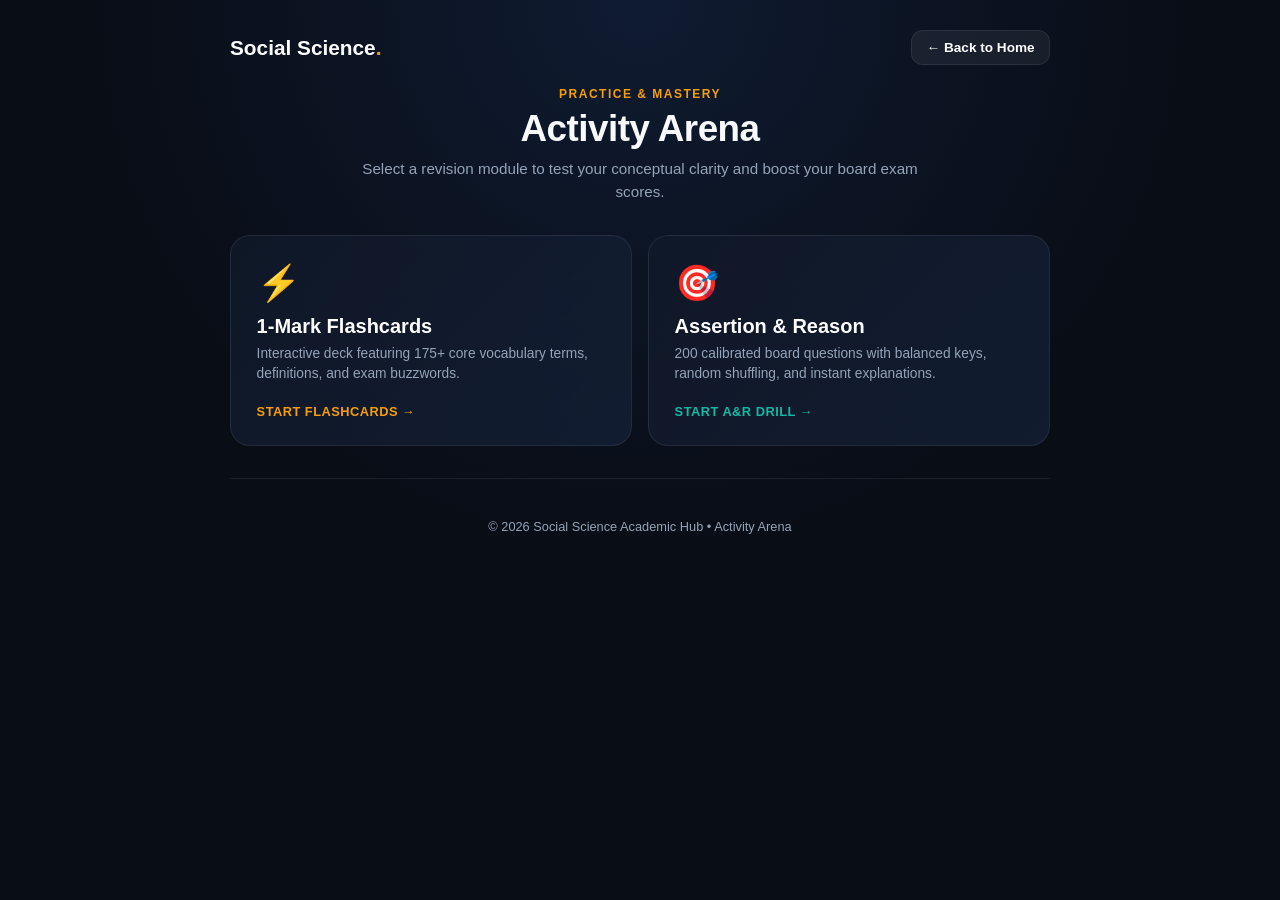
==== commit cbac4f28: "Update activity.html" ====
--- a/activity.html
+++ b/activity.html
@@ -3,7 +3,7 @@
 <head>
   <meta charset="UTF-8">
   <meta name="viewport" content="width=device-width, initial-scale=1.0">
-  <title>Activity & Practice Arena | Social Science Hub</title>
+  <title>Practice Arena | Social Science Hub</title>
   <style>
     :root {
       --bg: #090d16;
@@ -16,7 +16,16 @@
       --text: #f8fafc;
       --muted: #94a3b8;
     }
-    * { box-sizing: border-box; margin: 0; padding: 0; scroll-behavior: smooth; }
+    * { box-sizing: border-box; margin: 0; padding: 0; scroll-behavior: smooth; -webkit-tap-highlight-color: transparent; }
+    
+    /* Universal Spring Bounce Animation */
+    button, a, .hub-card, .back-btn {
+      transition: transform 0.18s cubic-bezier(0.34, 1.56, 0.64, 1), background-color 0.2s ease, border-color 0.2s ease, box-shadow 0.2s ease !important;
+    }
+    button:active, a:active, .hub-card:active, .back-btn:active {
+      transform: scale(0.95) translateY(1px) !important;
+    }
+
     body {
       background: var(--bg) radial-gradient(circle at 50% 0%, rgba(59,130,246,0.12), transparent 50%);
       color: var(--text);
@@ -24,103 +33,84 @@
       padding: 1.4rem;
       min-height: 100vh;
     }
-    .wrapper { max-width: 820px; margin: 0 auto; position: relative; }
-
-    .top-bar {
-      display: flex; justify-content: space-between; align-items: center;
-      padding: 0.8rem 1.2rem; background: rgba(16, 24, 40, 0.85);
-      border: 1px solid var(--border); border-radius: 16px; margin-bottom: 2rem;
-      backdrop-filter: blur(10px);
-    }
+    .wrapper { max-width: 820px; margin: 0 auto; }
+    
+    .top-bar { display: flex; justify-content: space-between; align-items: center; padding: 0.5rem 0 1.4rem; }
     .brand { font-size: 1.3rem; font-weight: 800; color: #fff; text-decoration: none; }
     .brand span { color: var(--amber); }
-    .home-btn {
+    .back-btn {
       background: rgba(255,255,255,0.06); border: 1px solid var(--border);
-      color: #fff; border-radius: 10px; padding: 0.5rem 0.9rem;
-      font-size: 0.85rem; font-weight: 700; text-decoration: none; transition: 0.2s;
+      color: #fff; border-radius: 12px; padding: 0.55rem 0.9rem;
+      font-size: 0.85rem; font-weight: 700; text-decoration: none;
     }
-    .home-btn:hover { background: rgba(59,130,246,0.2); border-color: var(--blue); }
+    .back-btn:hover { background: rgba(59,130,246,0.2); border-color: var(--blue); }
 
-    .hero { text-align: center; margin-bottom: 2.2rem; }
+    .hero { text-align: center; margin-bottom: 2rem; }
+    .hero-tag { font-size: 0.75rem; font-weight: 800; letter-spacing: 1.5px; text-transform: uppercase; color: var(--amber); margin-bottom: 0.4rem; }
     .hero-h1 { font-size: 2.3rem; font-weight: 900; margin-bottom: 0.5rem; letter-spacing: -0.5px; }
     .hero-p { color: var(--muted); font-size: 0.95rem; line-height: 1.5; max-width: 580px; margin: 0 auto; }
 
-    .grid { display: grid; grid-template-columns: 1fr; gap: 1.2rem; margin-bottom: 2rem; }
+    .hub-grid { display: grid; grid-template-columns: 1fr 1fr; gap: 1rem; margin-bottom: 2rem; }
+    @media(max-width: 640px) { .hub-grid { grid-template-columns: 1fr; } }
 
     .hub-card {
       background: var(--card-bg); border: 1px solid var(--border);
-      border-radius: 20px; padding: 1.5rem; text-decoration: none; color: inherit;
-      display: flex; align-items: center; gap: 1.5rem;
-      transition: transform 0.2s, border-color 0.2s, box-shadow 0.2s;
+      border-radius: 20px; padding: 1.6rem; text-decoration: none; color: inherit;
+      display: flex; flex-direction: column; justify-content: space-between;
     }
     .hub-card:hover {
-      transform: translateY(-3px); border-color: rgba(255, 255, 255, 0.2);
-      box-shadow: 0 10px 25px rgba(0,0,0,0.4);
+      transform: translateY(-4px); border-color: rgba(255, 255, 255, 0.2);
+      box-shadow: 0 12px 30px rgba(0,0,0,0.4);
     }
-    .card-icon { font-size: 2.8rem; flex-shrink: 0; }
-    .card-content { flex-grow: 1; }
+    .card-icon { font-size: 2.2rem; margin-bottom: 0.7rem; }
     .card-h2 { font-size: 1.25rem; font-weight: 800; color: #fff; margin-bottom: 0.35rem; }
-    .card-desc { font-size: 0.86rem; color: var(--muted); line-height: 1.5; margin-bottom: 0.8rem; }
-    .card-cta { font-size: 0.8rem; font-weight: 800; text-transform: uppercase; letter-spacing: 0.5px; }
+    .card-desc { font-size: 0.86rem; color: var(--muted); line-height: 1.5; margin-bottom: 1.2rem; }
 
-    footer { text-align: center; color: var(--muted); font-size: 0.8rem; padding: 2.5rem 0 1rem; border-top: 1px solid var(--border); margin-top: 2rem; }
+    .card-cta { font-size: 0.8rem; font-weight: 800; display: flex; align-items: center; gap: 0.4rem; text-transform: uppercase; letter-spacing: 0.5px; }
+    .cta-amber { color: var(--amber); }
+    .cta-teal { color: var(--teal); }
 
-    @media(max-width: 500px) {
-      .hub-card { flex-direction: column; align-items: flex-start; gap: 0.8rem; }
-    }
+    footer { text-align: center; color: var(--muted); font-size: 0.8rem; padding: 2.5rem 0 1rem; border-top: 1px solid var(--border); }
   </style>
 </head>
 <body>
-
   <div class="wrapper">
     <header class="top-bar">
       <a href="index.html" class="brand">Social Science<span>.</span></a>
-      <a href="index.html" class="home-btn">🏠 Home</a>
+      <a href="index.html" class="back-btn">← Back to Home</a>
     </header>
 
     <main>
       <div class="hero">
-        <h1 class="hero-h1">Practice Arena</h1>
-        <p class="hero-p">Select a revision module below. Engage with interactive timelines, master definitions, or test your board-level accuracy.</p>
+        <div class="hero-tag">Practice & Mastery</div>
+        <h1 class="hero-h1">Activity Arena</h1>
+        <p class="hero-p">Select a revision module to test your conceptual clarity and boost your board exam scores.</p>
       </div>
 
-      <div class="grid">
-        <!-- Link to Timeline File -->
-        <a href="timeline.html" class="hub-card">
-          <div class="card-icon">📜</div>
-          <div class="card-content">
-            <h2 class="card-h2">History Timelines</h2>
-            <p class="card-desc">Interactive scrubbers for chronological events, causes, and consequences.</p>
-            <div class="card-cta" style="color:var(--amber);">Launch Timelines →</div>
+      <div class="hub-grid">
+        <a href="flashcards.html" class="hub-card">
+          <div>
+            <div class="card-icon">⚡</div>
+            <h2 class="card-h2">1-Mark Flashcards</h2>
+            <p class="card-desc">Interactive deck featuring 175+ core vocabulary terms, definitions, and exam buzzwords.</p>
           </div>
+          <div class="card-cta cta-amber">Start Flashcards →</div>
         </a>
 
-        <!-- Link to Flashcards File -->
-        <a href="flashcards.html" class="hub-card">
-          <div class="card-icon">🗂️</div>
-          <div class="card-content">
-            <h2 class="card-h2">1-Mark Flashcards</h2>
-            <p class="card-desc">175 official NCERT definitions and key scoring buzzwords for quick revision.</p>
-            <div class="card-cta" style="color:var(--teal);">Launch Flashcards →</div>
+        <a href="ar.html" class="hub-card">
+          <div>
+            <div class="card-icon">🎯</div>
+            <h2 class="card-h2">Assertion & Reason</h2>
+            <p class="card-desc">200 calibrated board questions with balanced keys, random shuffling, and instant explanations.</p>
           </div>
-        </a>
-
-        <!-- Link to Assertion & Reason File -->
-        <a href="ar.html" class="hub-card">
-          <div class="card-icon">⚖️</div>
-          <div class="card-content">
-            <h2 class="card-h2">Assertion & Reason Simulator</h2>
-            <p class="card-desc">200 calibrated board questions with detailed explanations and live scoring.</p>
-            <div class="card-cta" style="color:var(--blue);">Start Simulator →</div>
-          </div>
+          <div class="card-cta cta-teal">Start A&R Drill →</div>
         </a>
       </div>
     </main>
 
     <footer>
-      <p>© 2026 Social Science Academic Hub • Practice Arena</p>
+      <p>© 2026 Social Science Academic Hub • Activity Arena</p>
     </footer>
   </div>
-
 </body>
 </html>
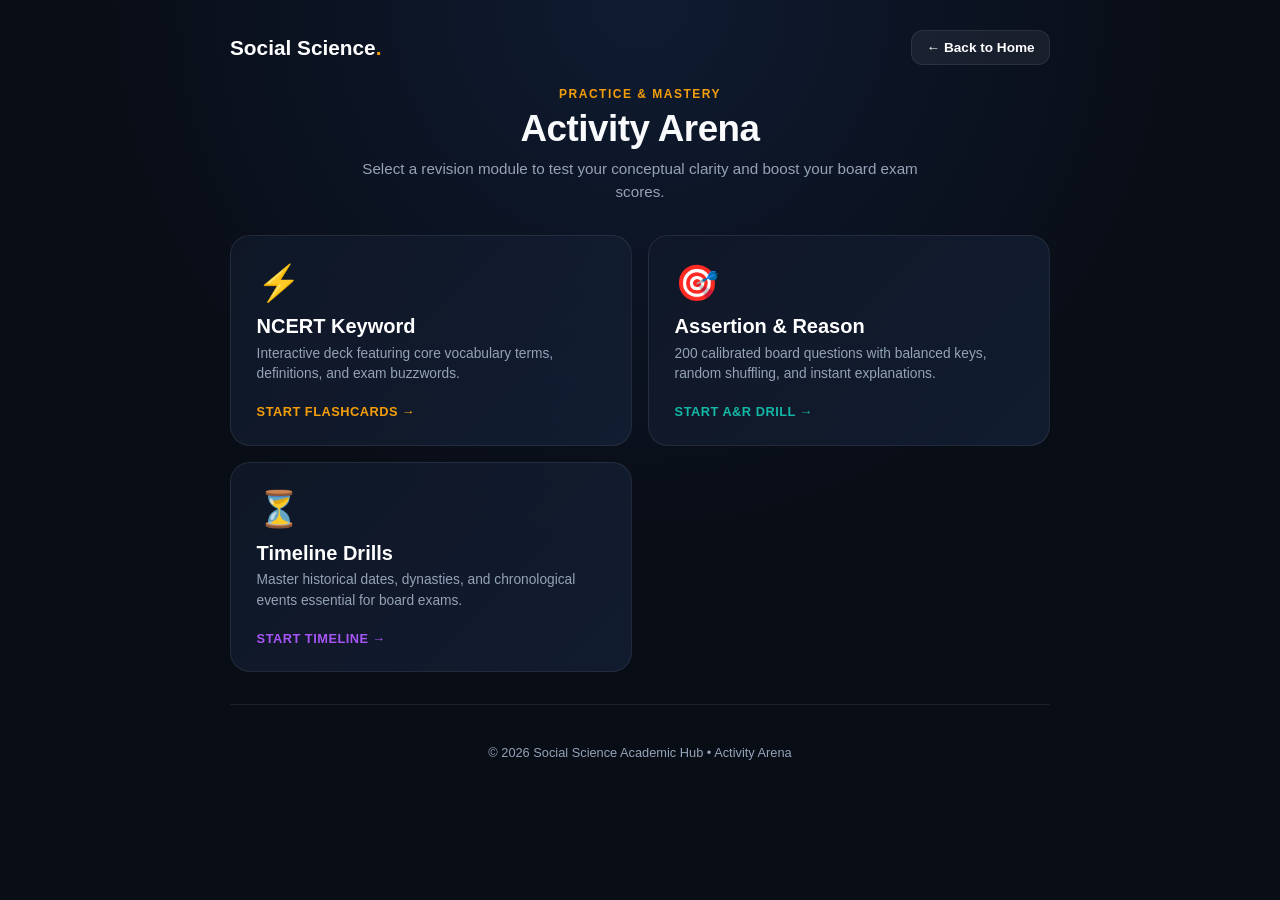
==== commit 31487dec: "Update activity.html" ====
--- a/activity.html
+++ b/activity.html
@@ -12,7 +12,7 @@
       --amber: #f59e0b;
       --blue: #3b82f6;
       --teal: #14b8a6;
-      --emerald: #10b981;
+      --purple: #a855f7;
       --text: #f8fafc;
       --muted: #94a3b8;
     }
@@ -69,6 +69,7 @@
     .card-cta { font-size: 0.8rem; font-weight: 800; display: flex; align-items: center; gap: 0.4rem; text-transform: uppercase; letter-spacing: 0.5px; }
     .cta-amber { color: var(--amber); }
     .cta-teal { color: var(--teal); }
+    .cta-purple { color: var(--purple); }
 
     footer { text-align: center; color: var(--muted); font-size: 0.8rem; padding: 2.5rem 0 1rem; border-top: 1px solid var(--border); }
   </style>
@@ -88,15 +89,17 @@
       </div>
 
       <div class="hub-grid">
+        <!-- NCERT Keyword (Flashcards) -->
         <a href="flashcards.html" class="hub-card">
           <div>
             <div class="card-icon">⚡</div>
-            <h2 class="card-h2">1-Mark Flashcards</h2>
-            <p class="card-desc">Interactive deck featuring 175+ core vocabulary terms, definitions, and exam buzzwords.</p>
+            <h2 class="card-h2">NCERT Keyword</h2>
+            <p class="card-desc">Interactive deck featuring core vocabulary terms, definitions, and exam buzzwords.</p>
           </div>
           <div class="card-cta cta-amber">Start Flashcards →</div>
         </a>
 
+        <!-- Assertion & Reason -->
         <a href="ar.html" class="hub-card">
           <div>
             <div class="card-icon">🎯</div>
@@ -104,6 +107,16 @@
             <p class="card-desc">200 calibrated board questions with balanced keys, random shuffling, and instant explanations.</p>
           </div>
           <div class="card-cta cta-teal">Start A&R Drill →</div>
+        </a>
+
+        <!-- Timeline Drills -->
+        <a href="timeline.html" class="hub-card">
+          <div>
+            <div class="card-icon">⏳</div>
+            <h2 class="card-h2">Timeline Drills</h2>
+            <p class="card-desc">Master historical dates, dynasties, and chronological events essential for board exams.</p>
+          </div>
+          <div class="card-cta cta-purple">Start Timeline →</div>
         </a>
       </div>
     </main>
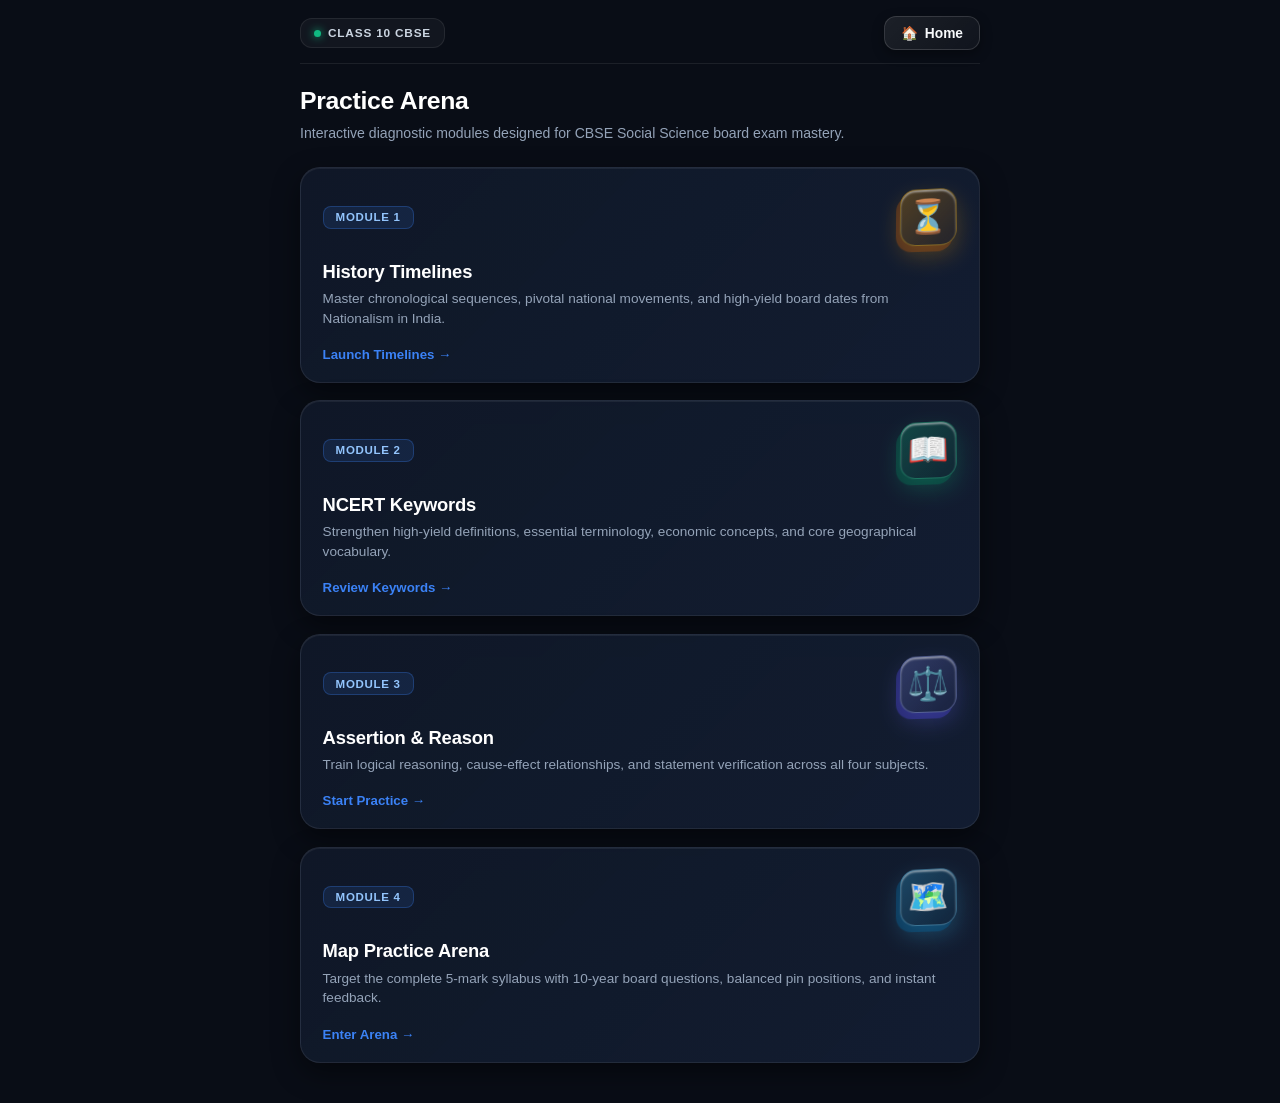
==== commit 792213a7: "Add files via upload" ====
--- a/activity.html
+++ b/activity.html
@@ -3,127 +3,364 @@
 <head>
   <meta charset="UTF-8">
   <meta name="viewport" content="width=device-width, initial-scale=1.0">
-  <title>Practice Arena | Social Science Hub</title>
+  <title>Practice Arena | CBSE Class 10 Social Science</title>
   <style>
     :root {
       --bg: #090d16;
-      --card-bg: linear-gradient(135deg, rgba(16, 24, 40, 0.94) 0%, rgba(20, 32, 54, 0.8) 100%);
+      --card-bg: linear-gradient(135deg, rgba(16, 24, 40, 0.95) 0%, rgba(20, 32, 54, 0.85) 100%);
+      --card-hover: linear-gradient(135deg, rgba(22, 36, 62, 0.98) 0%, rgba(28, 46, 78, 0.92) 100%);
       --border: rgba(255, 255, 255, 0.08);
+      --border-hover: rgba(59, 130, 246, 0.45);
       --amber: #f59e0b;
       --blue: #3b82f6;
-      --teal: #14b8a6;
-      --purple: #a855f7;
+      --emerald: #10b981;
+      --indigo: #818cf8;
       --text: #f8fafc;
       --muted: #94a3b8;
     }
-    * { box-sizing: border-box; margin: 0; padding: 0; scroll-behavior: smooth; -webkit-tap-highlight-color: transparent; }
-    
-    /* Universal Spring Bounce Animation */
-    button, a, .hub-card, .back-btn {
-      transition: transform 0.18s cubic-bezier(0.34, 1.56, 0.64, 1), background-color 0.2s ease, border-color 0.2s ease, box-shadow 0.2s ease !important;
-    }
-    button:active, a:active, .hub-card:active, .back-btn:active {
-      transform: scale(0.95) translateY(1px) !important;
+
+    * {
+      box-sizing: border-box;
+      margin: 0;
+      padding: 0;
+      -webkit-tap-highlight-color: transparent;
     }
 
     body {
-      background: var(--bg) radial-gradient(circle at 50% 0%, rgba(59,130,246,0.12), transparent 50%);
+      background: var(--bg);
       color: var(--text);
       font-family: -apple-system, BlinkMacSystemFont, "Segoe UI", Roboto, sans-serif;
-      padding: 1.4rem;
+      padding: 1rem 0.9rem 2.5rem;
       min-height: 100vh;
-    }
-    .wrapper { max-width: 820px; margin: 0 auto; }
-    
-    .top-bar { display: flex; justify-content: space-between; align-items: center; padding: 0.5rem 0 1.4rem; }
-    .brand { font-size: 1.3rem; font-weight: 800; color: #fff; text-decoration: none; }
-    .brand span { color: var(--amber); }
-    .back-btn {
-      background: rgba(255,255,255,0.06); border: 1px solid var(--border);
-      color: #fff; border-radius: 12px; padding: 0.55rem 0.9rem;
-      font-size: 0.85rem; font-weight: 700; text-decoration: none;
-    }
-    .back-btn:hover { background: rgba(59,130,246,0.2); border-color: var(--blue); }
-
-    .hero { text-align: center; margin-bottom: 2rem; }
-    .hero-tag { font-size: 0.75rem; font-weight: 800; letter-spacing: 1.5px; text-transform: uppercase; color: var(--amber); margin-bottom: 0.4rem; }
-    .hero-h1 { font-size: 2.3rem; font-weight: 900; margin-bottom: 0.5rem; letter-spacing: -0.5px; }
-    .hero-p { color: var(--muted); font-size: 0.95rem; line-height: 1.5; max-width: 580px; margin: 0 auto; }
-
-    .hub-grid { display: grid; grid-template-columns: 1fr 1fr; gap: 1rem; margin-bottom: 2rem; }
-    @media(max-width: 640px) { .hub-grid { grid-template-columns: 1fr; } }
-
-    .hub-card {
-      background: var(--card-bg); border: 1px solid var(--border);
-      border-radius: 20px; padding: 1.6rem; text-decoration: none; color: inherit;
-      display: flex; flex-direction: column; justify-content: space-between;
-    }
-    .hub-card:hover {
-      transform: translateY(-4px); border-color: rgba(255, 255, 255, 0.2);
-      box-shadow: 0 12px 30px rgba(0,0,0,0.4);
-    }
-    .card-icon { font-size: 2.2rem; margin-bottom: 0.7rem; }
-    .card-h2 { font-size: 1.25rem; font-weight: 800; color: #fff; margin-bottom: 0.35rem; }
-    .card-desc { font-size: 0.86rem; color: var(--muted); line-height: 1.5; margin-bottom: 1.2rem; }
-
-    .card-cta { font-size: 0.8rem; font-weight: 800; display: flex; align-items: center; gap: 0.4rem; text-transform: uppercase; letter-spacing: 0.5px; }
-    .cta-amber { color: var(--amber); }
-    .cta-teal { color: var(--teal); }
-    .cta-purple { color: var(--purple); }
-
-    footer { text-align: center; color: var(--muted); font-size: 0.8rem; padding: 2.5rem 0 1rem; border-top: 1px solid var(--border); }
+      overflow-x: hidden;
+    }
+
+    .container {
+      max-width: 680px;
+      margin: 0 auto;
+    }
+
+    /* Top Navigation Header */
+    .top-bar {
+      display: flex;
+      justify-content: space-between;
+      align-items: center;
+      margin-bottom: 1.4rem;
+      padding-bottom: 0.8rem;
+      border-bottom: 1px solid var(--border);
+    }
+
+    /* Top-Left CBSE Badge */
+    .brand-badge {
+      display: inline-flex;
+      align-items: center;
+      gap: 0.45rem;
+      background: rgba(255, 255, 255, 0.04);
+      padding: 0.45rem 0.8rem;
+      border-radius: 12px;
+      border: 1px solid var(--border);
+    }
+    .badge-dot {
+      width: 7px;
+      height: 7px;
+      border-radius: 50%;
+      background: var(--emerald);
+      box-shadow: 0 0 8px var(--emerald);
+    }
+    .hub-tag {
+      font-size: 0.74rem;
+      font-weight: 800;
+      color: #cbd5e1;
+      text-transform: uppercase;
+      letter-spacing: 0.8px;
+    }
+
+    /* Spring-Loaded Tactile Home Button */
+    .btn-home {
+      display: inline-flex;
+      align-items: center;
+      gap: 0.45rem;
+      color: #f8fafc;
+      text-decoration: none;
+      font-size: 0.86rem;
+      font-weight: 800;
+      background: linear-gradient(135deg, rgba(255, 255, 255, 0.08) 0%, rgba(255, 255, 255, 0.03) 100%);
+      padding: 0.5rem 1rem;
+      border-radius: 12px;
+      border: 1px solid rgba(255, 255, 255, 0.14);
+      box-shadow: 0 4px 12px rgba(0, 0, 0, 0.35);
+      cursor: pointer;
+      transition: all 0.22s cubic-bezier(0.34, 1.56, 0.64, 1);
+    }
+    .btn-home:hover {
+      background: rgba(59, 130, 246, 0.2);
+      border-color: rgba(96, 165, 250, 0.55);
+      color: #ffffff;
+      transform: translateY(-2px) scale(1.05);
+      box-shadow: 0 8px 20px rgba(59, 130, 246, 0.35);
+    }
+    .btn-home:active {
+      transform: scale(0.92) translateY(1px) !important;
+      box-shadow: 0 2px 6px rgba(0, 0, 0, 0.4);
+    }
+
+    /* Hero Section */
+    .hero-section {
+      margin-bottom: 1.5rem;
+      animation: fadeInDown 0.5s ease-out both;
+    }
+    @keyframes fadeInDown {
+      from { opacity: 0; transform: translateY(-12px); }
+      to { opacity: 1; transform: translateY(0); }
+    }
+    .hero-title {
+      font-size: 1.55rem;
+      font-weight: 800;
+      color: #ffffff;
+      line-height: 1.25;
+      margin-bottom: 0.35rem;
+      letter-spacing: -0.3px;
+    }
+    .hero-desc {
+      font-size: 0.88rem;
+      color: var(--muted);
+      line-height: 1.45;
+    }
+
+    /* Modules Grid */
+    .arena-grid {
+      display: grid;
+      grid-template-columns: 1fr;
+      gap: 1.1rem;
+    }
+
+    /* Card Pop-In Animations */
+    @keyframes cardPop {
+      0% {
+        opacity: 0;
+        transform: translateY(22px) scale(0.96);
+      }
+      100% {
+        opacity: 1;
+        transform: translateY(0) scale(1);
+      }
+    }
+
+    .arena-card {
+      position: relative;
+      background: var(--card-bg);
+      border: 1px solid var(--border);
+      border-radius: 20px;
+      padding: 1.25rem 1.35rem;
+      text-decoration: none;
+      color: inherit;
+      display: flex;
+      flex-direction: column;
+      box-shadow: 0 10px 28px rgba(0, 0, 0, 0.45), inset 0 1px 0 rgba(255, 255, 255, 0.06);
+      transition: all 0.28s cubic-bezier(0.34, 1.56, 0.64, 1);
+      animation: cardPop 0.45s cubic-bezier(0.16, 1, 0.3, 1) both;
+      cursor: pointer;
+    }
+
+    .arena-card:nth-child(1) { animation-delay: 0.05s; }
+    .arena-card:nth-child(2) { animation-delay: 0.12s; }
+    .arena-card:nth-child(3) { animation-delay: 0.19s; }
+    .arena-card:nth-child(4) { animation-delay: 0.26s; }
+
+    /* Hover & Active Card Pops */
+    .arena-card:hover {
+      transform: translateY(-4px) scale(1.015);
+      border-color: var(--border-hover);
+      background: var(--card-hover);
+      box-shadow: 0 16px 36px rgba(0, 0, 0, 0.6), 0 0 24px rgba(59, 130, 246, 0.18);
+    }
+    .arena-card:active {
+      transform: scale(0.955) translateY(2px) !important;
+      transition: transform 0.1s cubic-bezier(0.4, 0, 0.2, 1);
+    }
+
+    .card-top {
+      display: flex;
+      justify-content: space-between;
+      align-items: center;
+      margin-bottom: 0.9rem;
+    }
+
+    .card-badge {
+      font-size: 0.72rem;
+      font-weight: 800;
+      text-transform: uppercase;
+      letter-spacing: 0.7px;
+      padding: 0.28rem 0.75rem;
+      border-radius: 8px;
+      background: rgba(59, 130, 246, 0.12);
+      color: #93c5fd;
+      border: 1px solid rgba(59, 130, 246, 0.28);
+    }
+
+    /* 3D Isometric Vector Emblems */
+    .icon-3d {
+      width: 58px;
+      height: 58px;
+      border-radius: 16px;
+      display: flex;
+      align-items: center;
+      justify-content: center;
+      font-size: 2.1rem;
+      line-height: 1;
+      position: relative;
+      transform: perspective(600px) rotateX(12deg) rotateY(-12deg);
+      transition: all 0.35s cubic-bezier(0.34, 1.56, 0.64, 1);
+      user-select: none;
+    }
+
+    /* Specific Multi-Tone Depth & Lighting for Each Module */
+    .icon-timeline {
+      background: linear-gradient(135deg, rgba(245, 158, 11, 0.28) 0%, rgba(217, 119, 6, 0.08) 100%);
+      border: 1.5px solid rgba(251, 191, 36, 0.35);
+      box-shadow: -4px 6px 0px rgba(180, 83, 9, 0.35), 0 10px 22px rgba(245, 158, 11, 0.25), inset 0 2px 2px rgba(255, 255, 255, 0.45);
+    }
+
+    .icon-keywords {
+      background: linear-gradient(135deg, rgba(16, 185, 129, 0.28) 0%, rgba(5, 150, 105, 0.08) 100%);
+      border: 1.5px solid rgba(52, 211, 153, 0.35);
+      box-shadow: -4px 6px 0px rgba(4, 120, 87, 0.35), 0 10px 22px rgba(16, 185, 129, 0.25), inset 0 2px 2px rgba(255, 255, 255, 0.45);
+    }
+
+    .icon-ar {
+      background: linear-gradient(135deg, rgba(129, 140, 248, 0.28) 0%, rgba(99, 102, 241, 0.08) 100%);
+      border: 1.5px solid rgba(165, 180, 252, 0.35);
+      box-shadow: -4px 6px 0px rgba(79, 70, 229, 0.35), 0 10px 22px rgba(99, 102, 241, 0.25), inset 0 2px 2px rgba(255, 255, 255, 0.45);
+    }
+
+    .icon-maps {
+      background: linear-gradient(135deg, rgba(56, 189, 248, 0.28) 0%, rgba(2, 132, 199, 0.08) 100%);
+      border: 1.5px solid rgba(125, 211, 252, 0.35);
+      box-shadow: -4px 6px 0px rgba(3, 105, 161, 0.35), 0 10px 22px rgba(56, 189, 248, 0.25), inset 0 2px 2px rgba(255, 255, 255, 0.45);
+    }
+
+    /* 3D Pop on Hover */
+    .arena-card:hover .icon-3d {
+      transform: perspective(600px) rotateX(0deg) rotateY(0deg) translateY(-6px) scale(1.14);
+    }
+    .arena-card:hover .icon-timeline {
+      box-shadow: 0 12px 28px rgba(245, 158, 11, 0.45), inset 0 2px 3px rgba(255, 255, 255, 0.7);
+    }
+    .arena-card:hover .icon-keywords {
+      box-shadow: 0 12px 28px rgba(16, 185, 129, 0.45), inset 0 2px 3px rgba(255, 255, 255, 0.7);
+    }
+    .arena-card:hover .icon-ar {
+      box-shadow: 0 12px 28px rgba(99, 102, 241, 0.45), inset 0 2px 3px rgba(255, 255, 255, 0.7);
+    }
+    .arena-card:hover .icon-maps {
+      box-shadow: 0 12px 28px rgba(56, 189, 248, 0.45), inset 0 2px 3px rgba(255, 255, 255, 0.7);
+    }
+
+    .card-title {
+      font-size: 1.15rem;
+      font-weight: 800;
+      color: #ffffff;
+      margin-bottom: 0.4rem;
+      letter-spacing: -0.2px;
+    }
+
+    .card-desc {
+      font-size: 0.85rem;
+      color: var(--muted);
+      line-height: 1.45;
+      margin-bottom: 1.15rem;
+      flex-grow: 1;
+    }
+
+    .card-action {
+      display: inline-flex;
+      align-items: center;
+      gap: 0.35rem;
+      font-size: 0.83rem;
+      font-weight: 800;
+      color: var(--blue);
+      transition: gap 0.2s ease, color 0.2s ease;
+    }
+    .arena-card:hover .card-action {
+      gap: 0.55rem;
+      color: #60a5fa;
+    }
   </style>
 </head>
 <body>
-  <div class="wrapper">
+
+  <div class="container">
+
+    <!-- Top Navigation Header -->
     <header class="top-bar">
-      <a href="index.html" class="brand">Social Science<span>.</span></a>
-      <a href="index.html" class="back-btn">← Back to Home</a>
+      <!-- Top-Left CBSE Tag -->
+      <div class="brand-badge">
+        <span class="badge-dot"></span>
+        <span class="hub-tag">Class 10 CBSE</span>
+      </div>
+
+      <!-- Tactile Spring Home Button -->
+      <a href="index.html" class="btn-home">
+        <span>🏠</span> Home
+      </a>
     </header>
 
-    <main>
-      <div class="hero">
-        <div class="hero-tag">Practice & Mastery</div>
-        <h1 class="hero-h1">Activity Arena</h1>
-        <p class="hero-p">Select a revision module to test your conceptual clarity and boost your board exam scores.</p>
-      </div>
-
-      <div class="hub-grid">
-        <!-- NCERT Keyword (Flashcards) -->
-        <a href="flashcards.html" class="hub-card">
-          <div>
-            <div class="card-icon">⚡</div>
-            <h2 class="card-h2">NCERT Keyword</h2>
-            <p class="card-desc">Interactive deck featuring core vocabulary terms, definitions, and exam buzzwords.</p>
-          </div>
-          <div class="card-cta cta-amber">Start Flashcards →</div>
-        </a>
-
-        <!-- Assertion & Reason -->
-        <a href="ar.html" class="hub-card">
-          <div>
-            <div class="card-icon">🎯</div>
-            <h2 class="card-h2">Assertion & Reason</h2>
-            <p class="card-desc">200 calibrated board questions with balanced keys, random shuffling, and instant explanations.</p>
-          </div>
-          <div class="card-cta cta-teal">Start A&R Drill →</div>
-        </a>
-
-        <!-- Timeline Drills -->
-        <a href="timeline.html" class="hub-card">
-          <div>
-            <div class="card-icon">⏳</div>
-            <h2 class="card-h2">Timeline Drills</h2>
-            <p class="card-desc">Master historical dates, dynasties, and chronological events essential for board exams.</p>
-          </div>
-          <div class="card-cta cta-purple">Start Timeline →</div>
-        </a>
-      </div>
+    <!-- Header Content -->
+    <section class="hero-section">
+      <h1 class="hero-title">Practice Arena</h1>
+      <p class="hero-desc">Interactive diagnostic modules designed for CBSE Social Science board exam mastery.</p>
+    </section>
+
+    <!-- Interactive Modules Grid -->
+    <main class="arena-grid">
+
+      <!-- MODULE 1: HISTORY TIMELINES -->
+      <a href="timeline.html" class="arena-card">
+        <div class="card-top">
+          <span class="card-badge">Module 1</span>
+          <div class="icon-3d icon-timeline">⏳</div>
+        </div>
+        <h2 class="card-title">History Timelines</h2>
+        <p class="card-desc">Master chronological sequences, pivotal national movements, and high-yield board dates from Nationalism in India.</p>
+        <span class="card-action">Launch Timelines →</span>
+      </a>
+
+      <!-- MODULE 2: NCERT KEYWORDS -->
+      <a href="flashcards.html" class="arena-card">
+        <div class="card-top">
+          <span class="card-badge">Module 2</span>
+          <div class="icon-3d icon-keywords">📖</div>
+        </div>
+        <h2 class="card-title">NCERT Keywords</h2>
+        <p class="card-desc">Strengthen high-yield definitions, essential terminology, economic concepts, and core geographical vocabulary.</p>
+        <span class="card-action">Review Keywords →</span>
+      </a>
+
+      <!-- MODULE 3: ASSERTION & REASON -->
+      <a href="ar.html" class="arena-card">
+        <div class="card-top">
+          <span class="card-badge">Module 3</span>
+          <div class="icon-3d icon-ar">⚖️</div>
+        </div>
+        <h2 class="card-title">Assertion & Reason</h2>
+        <p class="card-desc">Train logical reasoning, cause-effect relationships, and statement verification across all four subjects.</p>
+        <span class="card-action">Start Practice →</span>
+      </a>
+
+      <!-- MODULE 4: MAP PRACTICE ARENA -->
+      <a href="map-practice.html" class="arena-card">
+        <div class="card-top">
+          <span class="card-badge">Module 4</span>
+          <div class="icon-3d icon-maps">🗺️</div>
+        </div>
+        <h2 class="card-title">Map Practice Arena</h2>
+        <p class="card-desc">Target the complete 5-mark syllabus with 10-year board questions, balanced pin positions, and instant feedback.</p>
+        <span class="card-action">Enter Arena →</span>
+      </a>
+
     </main>
 
-    <footer>
-      <p>© 2026 Social Science Academic Hub • Activity Arena</p>
-    </footer>
   </div>
+
 </body>
 </html>
